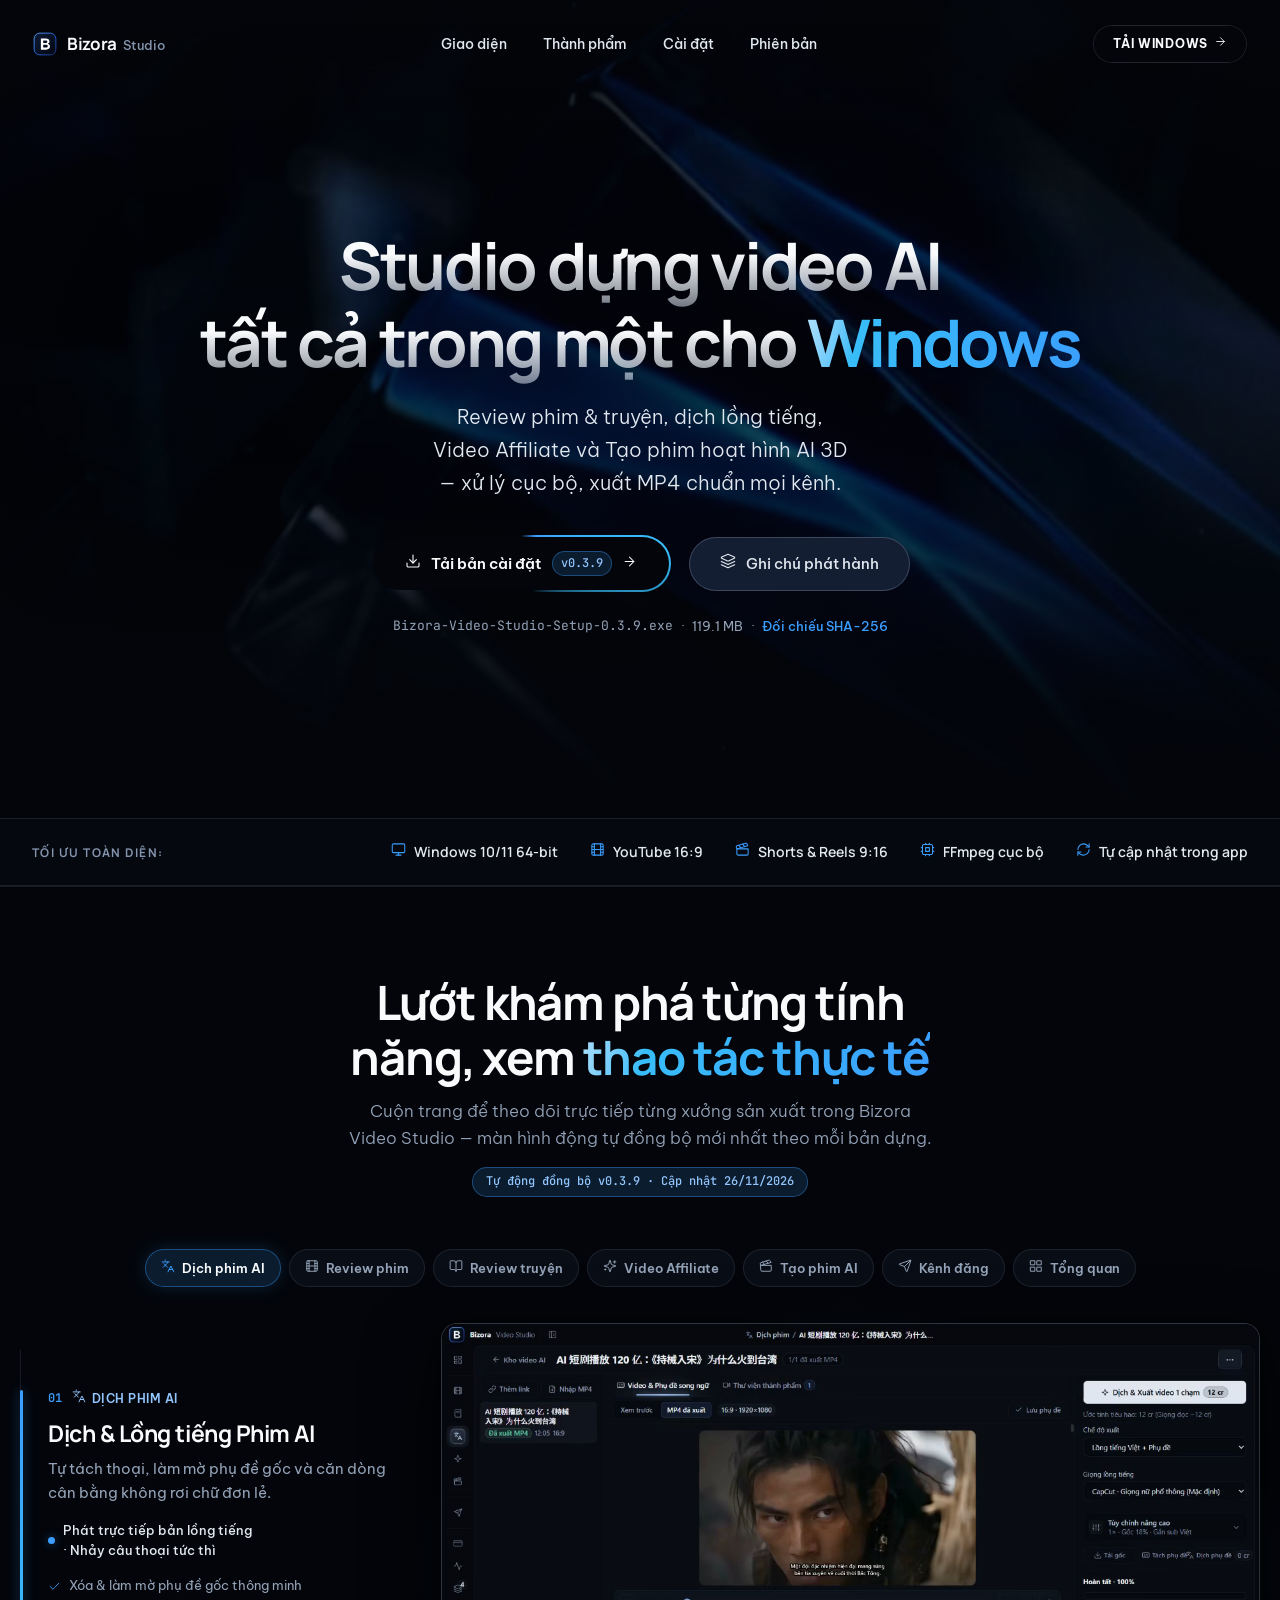
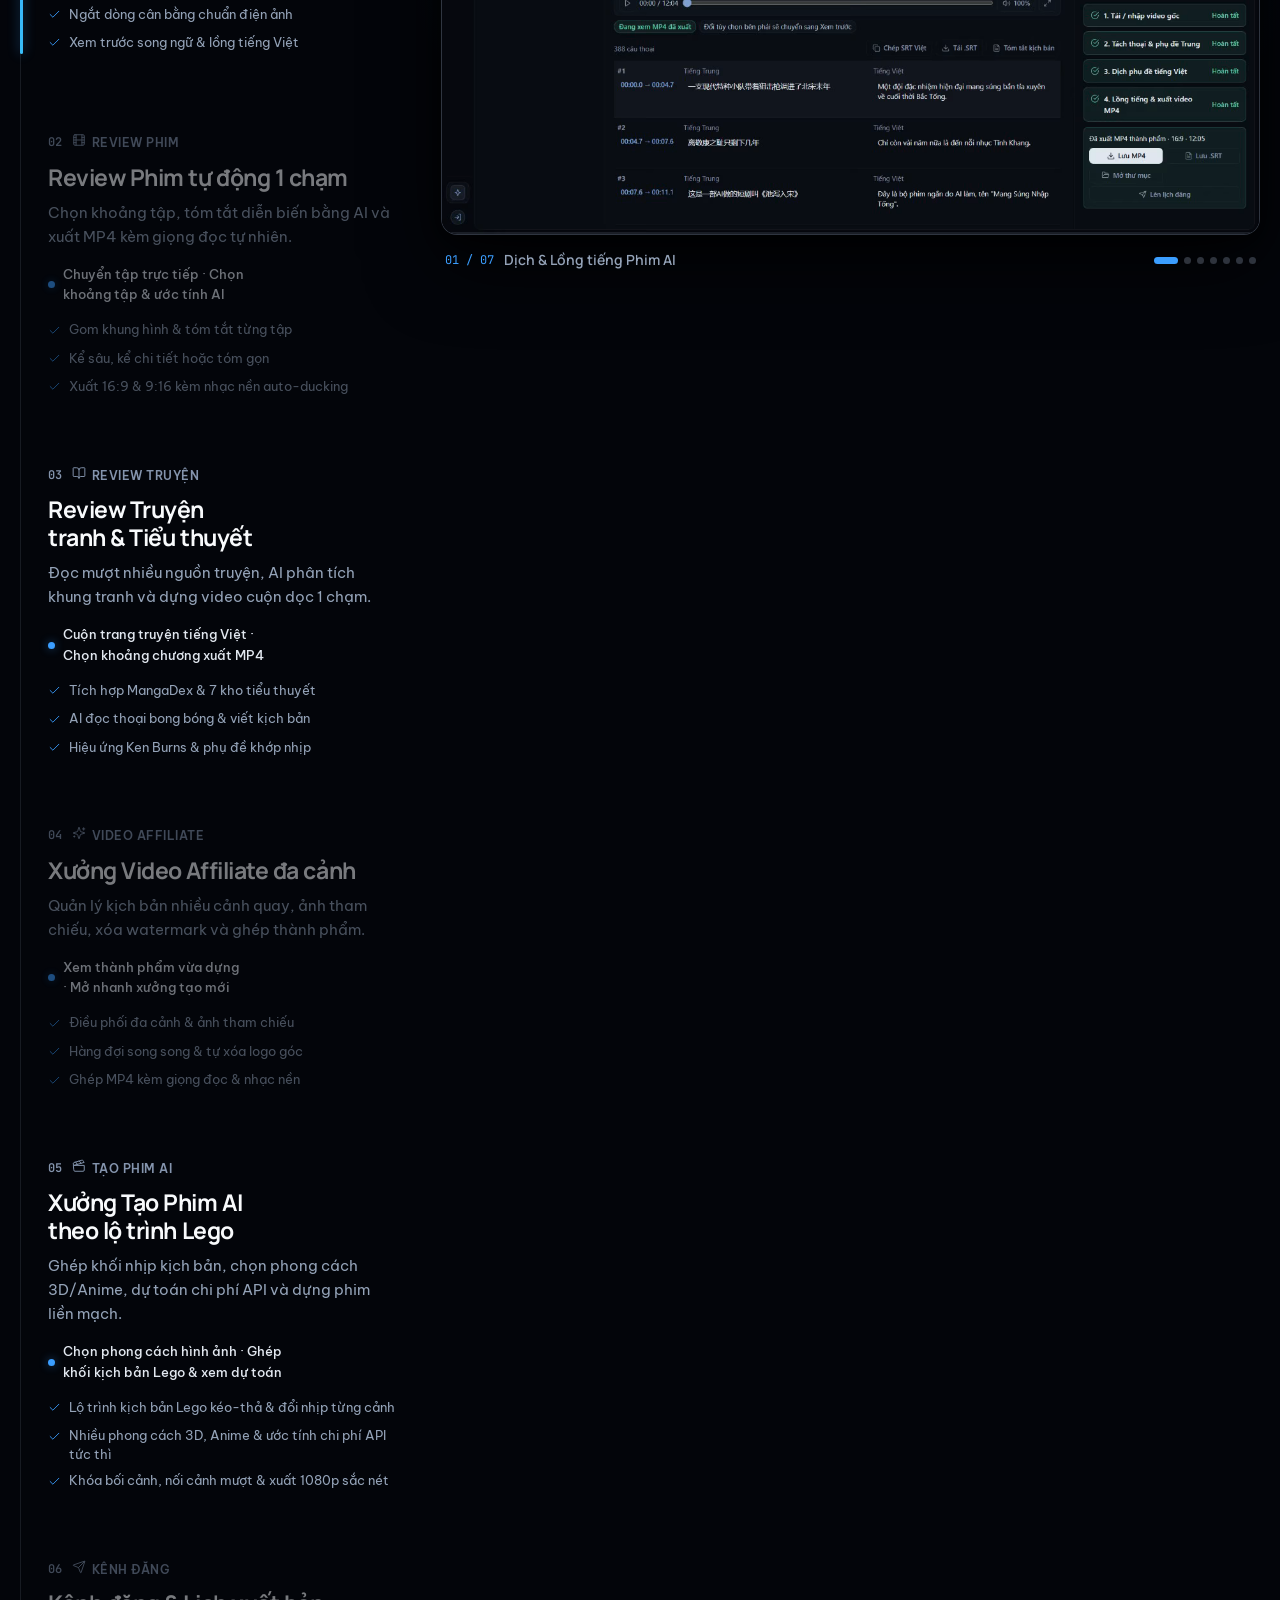
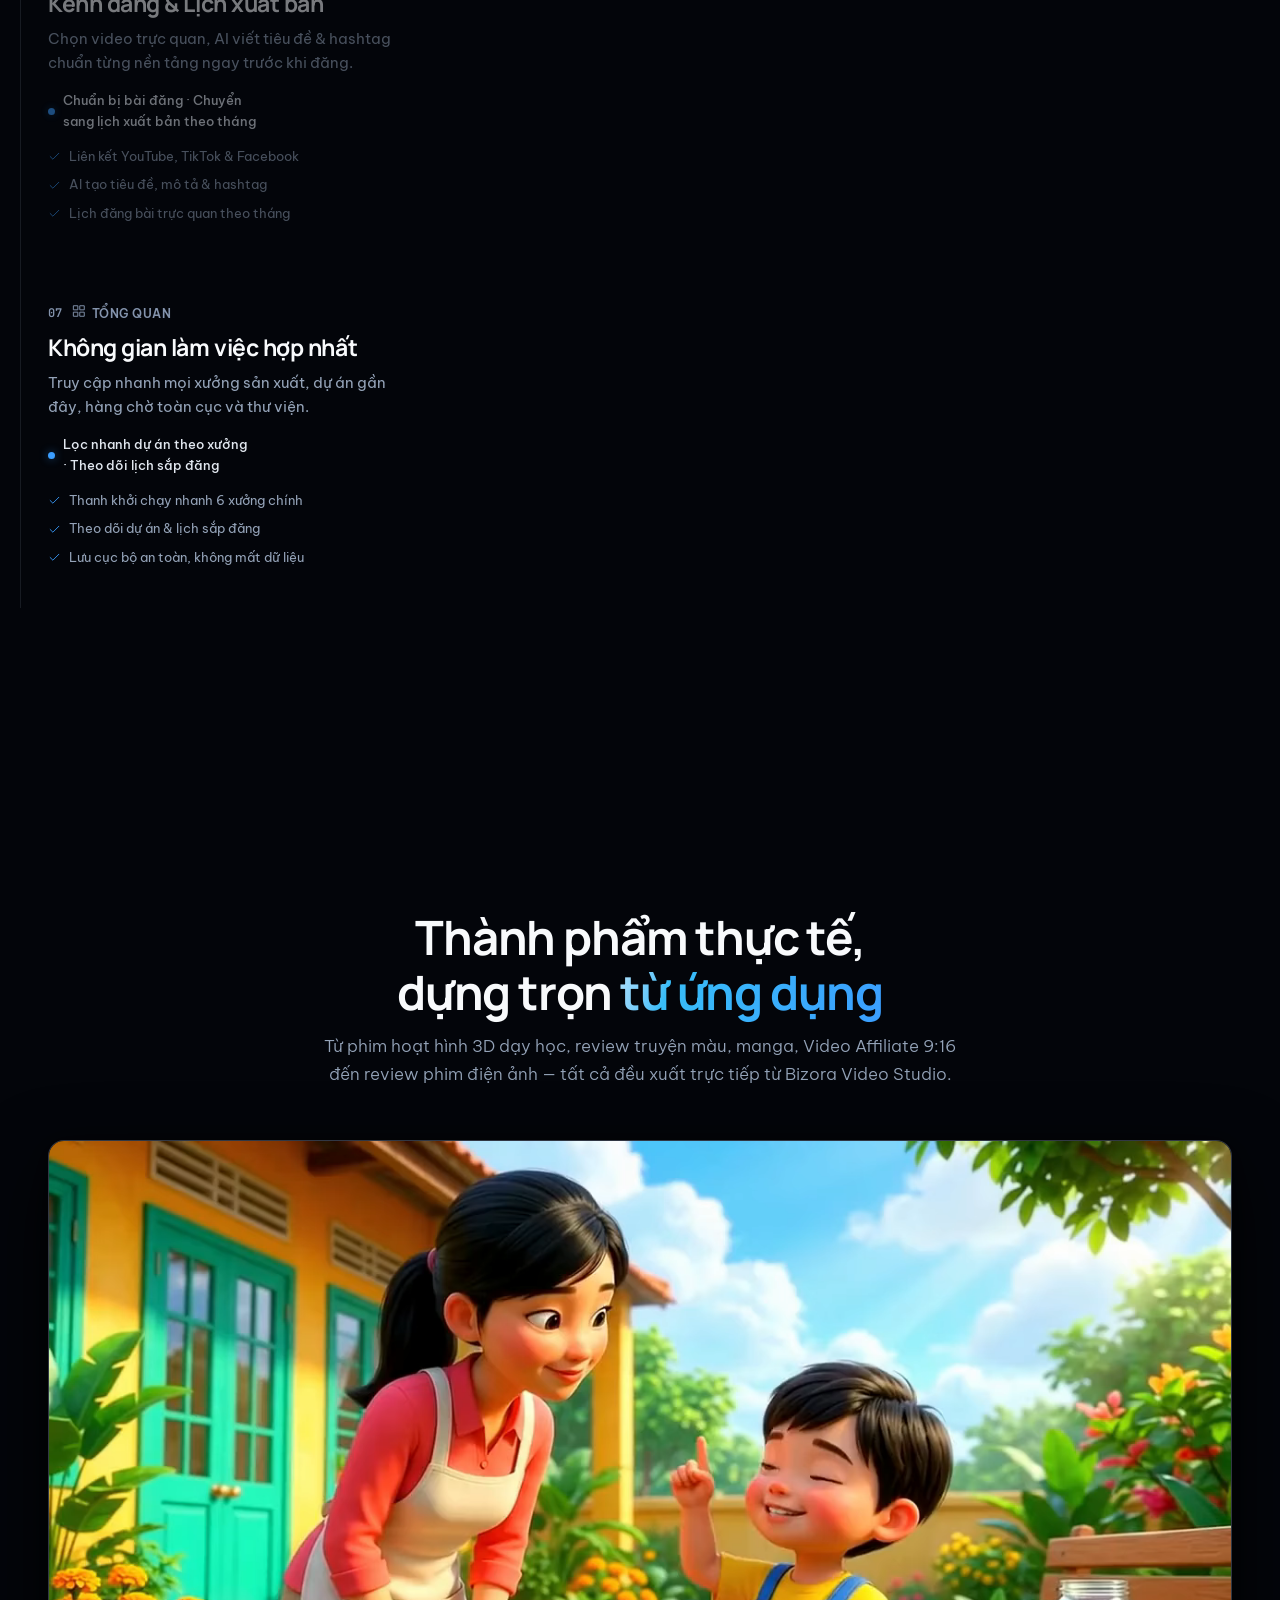
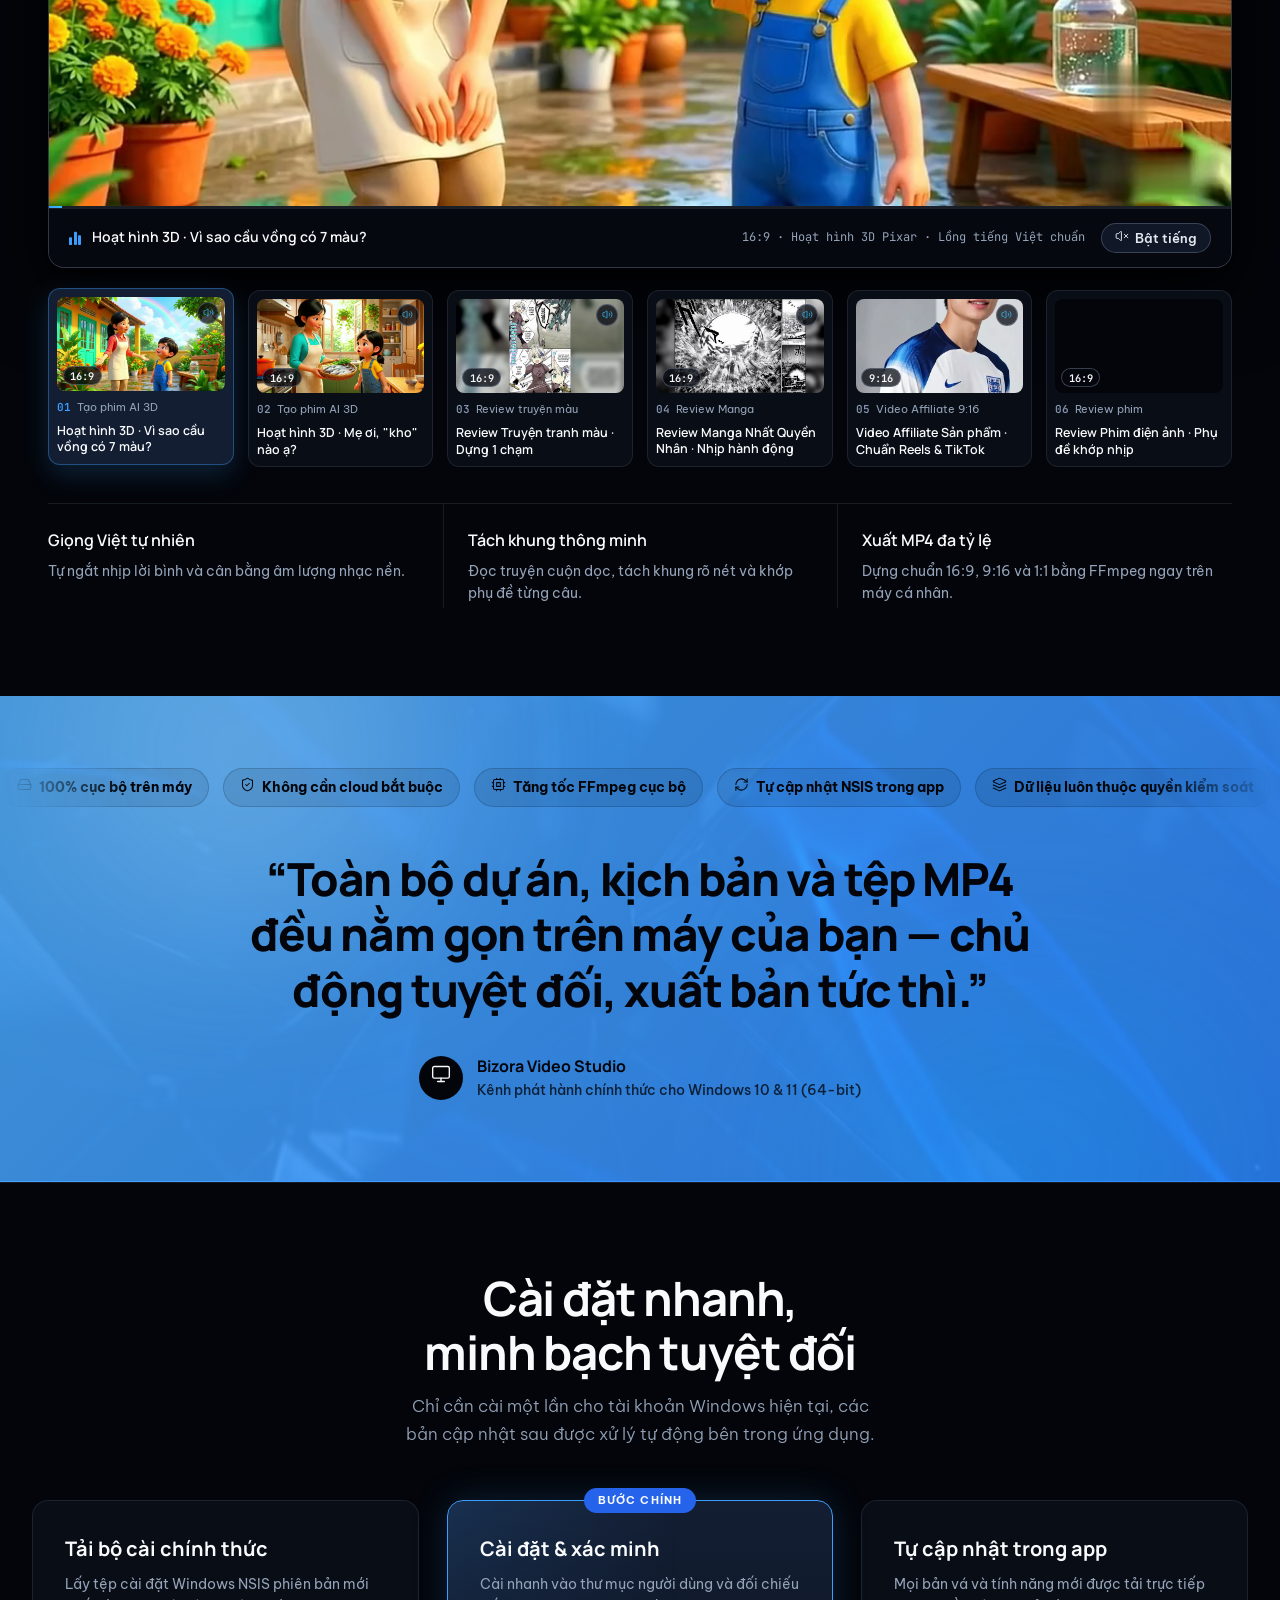
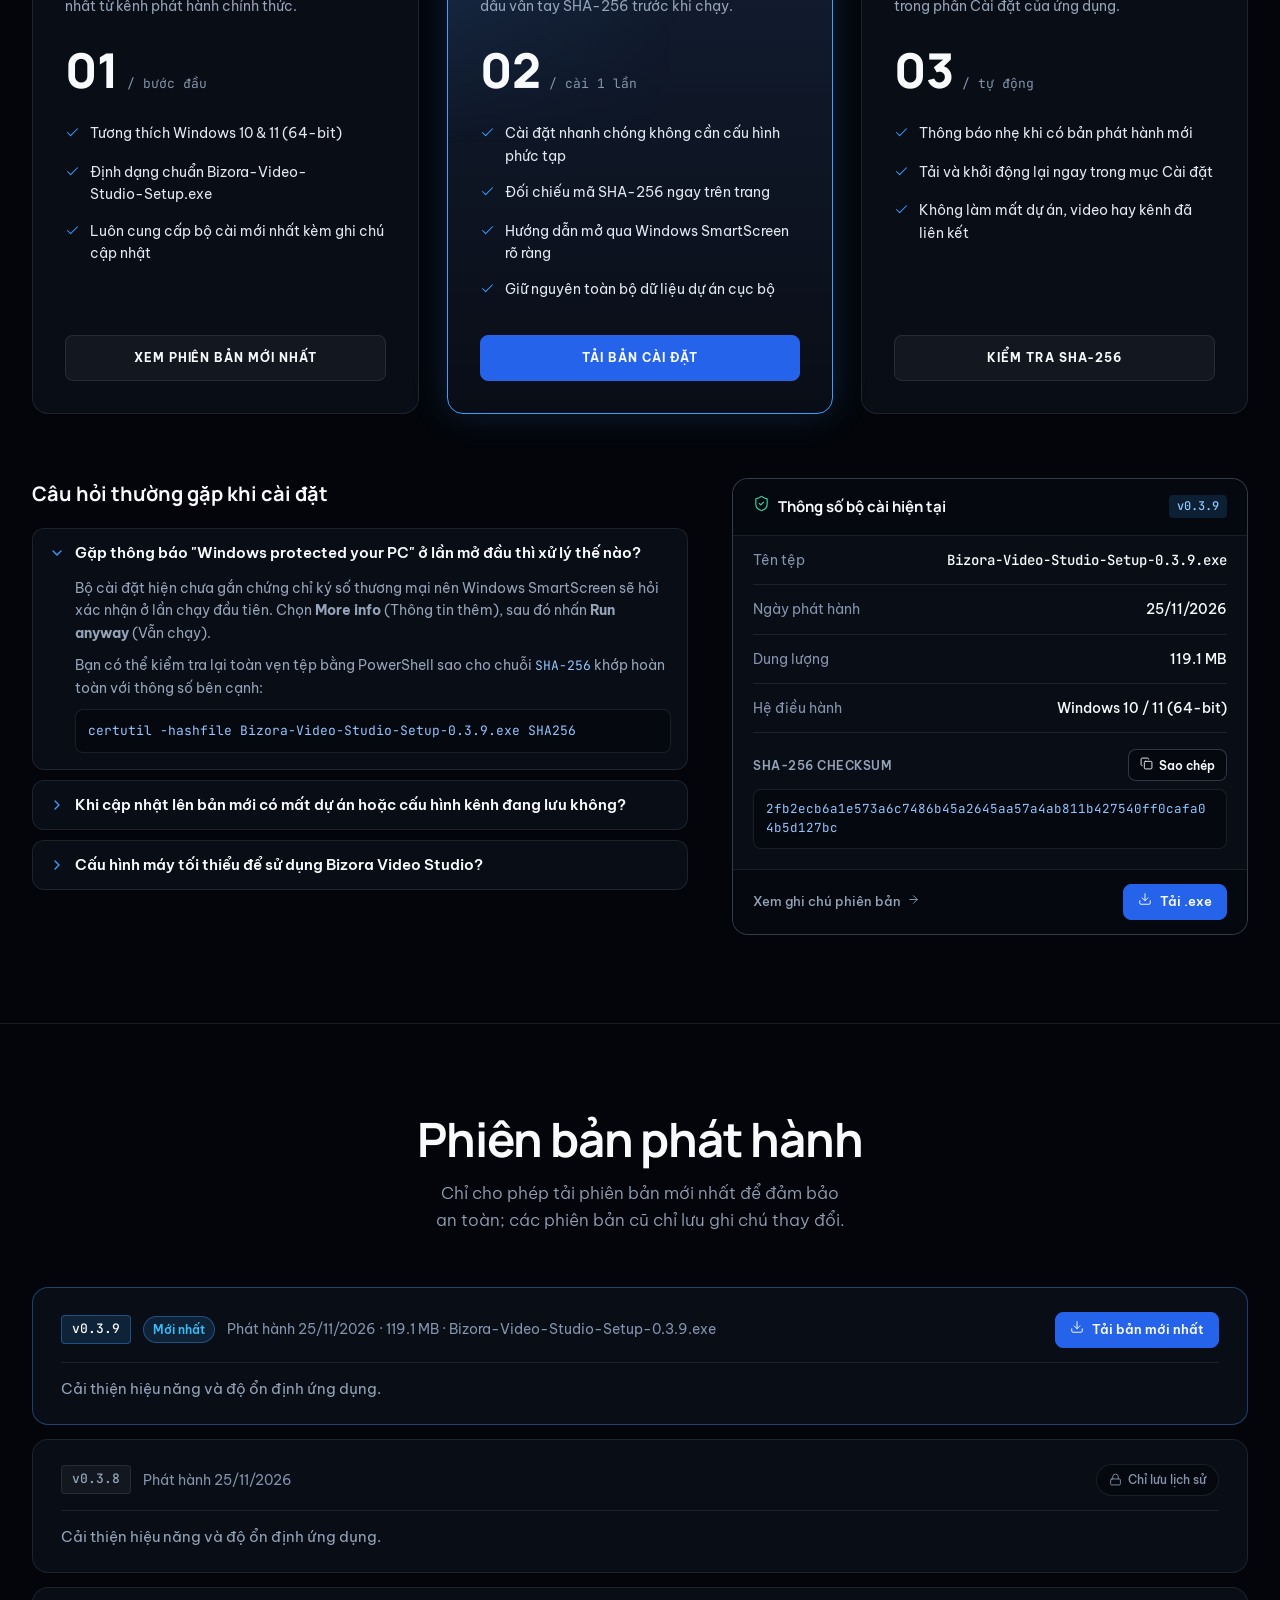
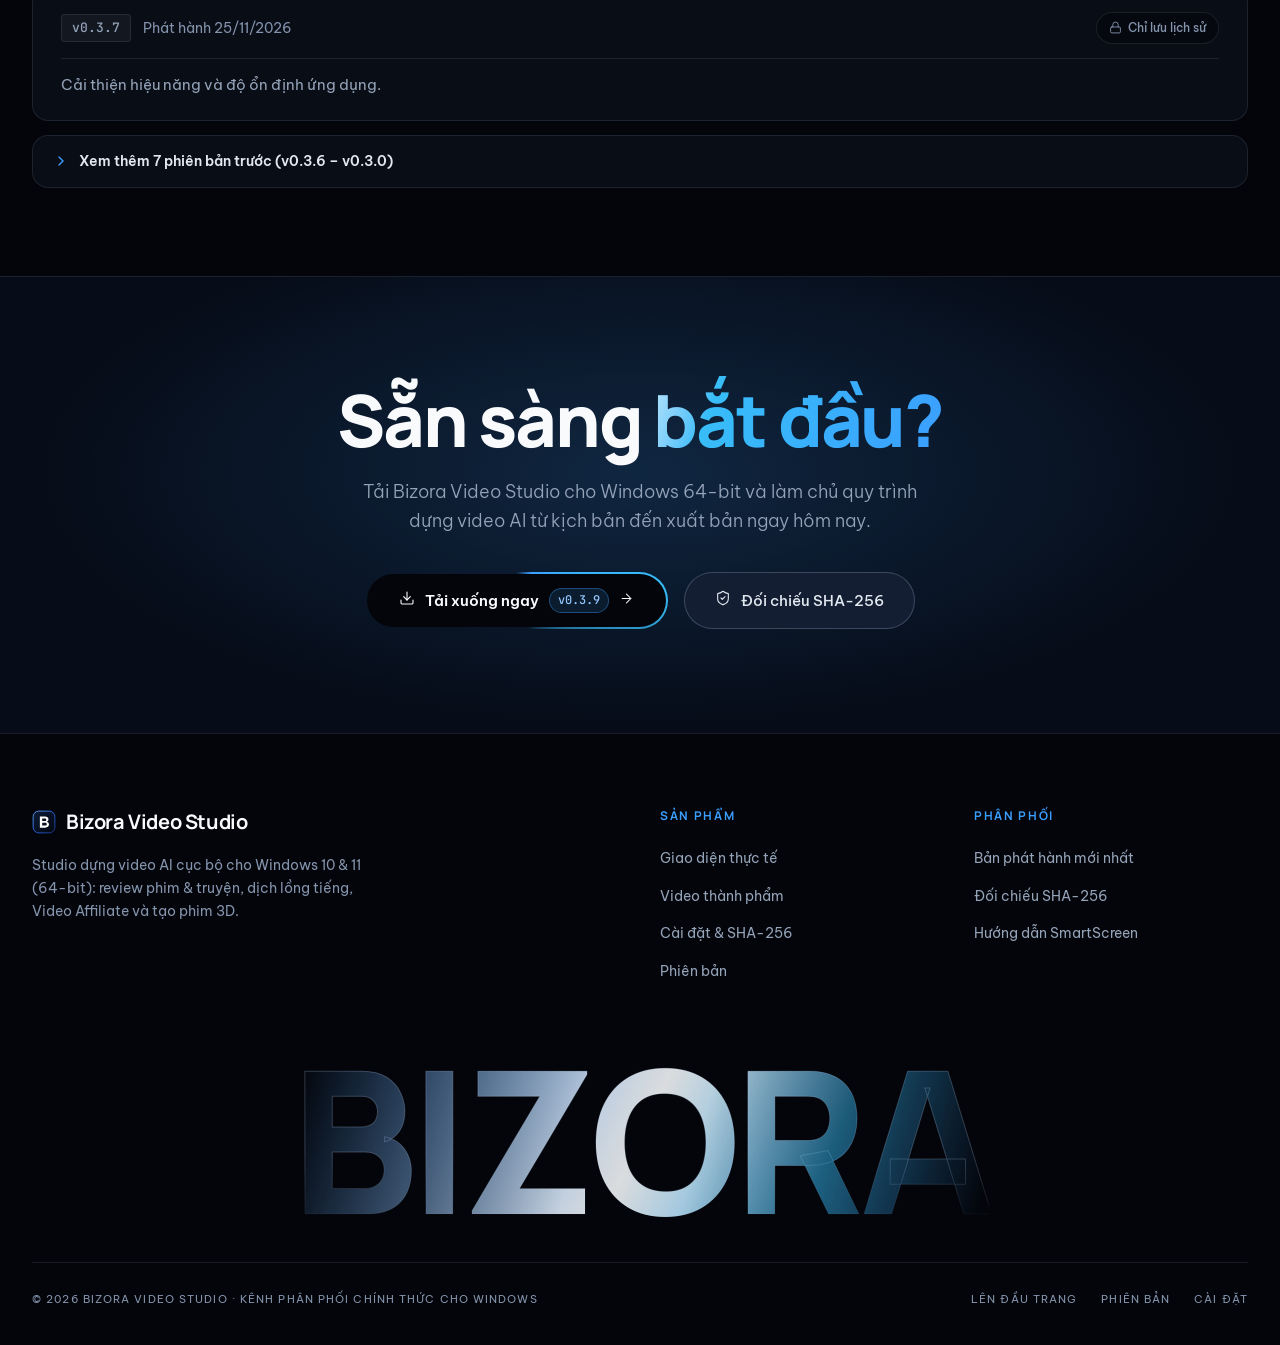
==== index.html @ 32630ce0 "chore(site): prepare IIS web.config and videoai.bizora.com.vn meta URLs" ====
<!doctype html>
<html lang="vi">
<head>
  <meta charset="utf-8">
  <meta name="viewport" content="width=device-width, initial-scale=1">
  <title>Bizora Video Studio — Studio dựng video AI trên Windows</title>
  <meta name="description" content="Bizora Video Studio: dựng video review phim &amp; truyện, dịch lồng tiếng, Video Affiliate và Tạo phim hoạt hình AI 3D ngay trên Windows. Dữ liệu lưu cục bộ và tự cập nhật trong ứng dụng.">
  <meta property="og:type" content="website">
  <meta property="og:title" content="Bizora Video Studio — Tải xuống cho Windows">
  <meta property="og:description" content="Review phim &amp; truyện, dịch lồng tiếng, Video Affiliate và Tạo phim hoạt hình AI 3D ngay trên Windows với dữ liệu lưu cục bộ và tự cập nhật trong ứng dụng.">
  <meta property="og:url" content="https://videoai.bizora.com.vn/">
  <meta property="og:image" content="https://videoai.bizora.com.vn/assets/icon.png?v=20261125c">
  <meta name="twitter:card" content="summary_large_image">
  <meta name="twitter:title" content="Bizora Video Studio — Tải xuống cho Windows">
  <meta name="twitter:description" content="Studio dựng video AI tất cả trong một cho Windows 10/11 (64-bit).">
  <meta name="twitter:image" content="https://videoai.bizora.com.vn/assets/icon.png?v=20261125c">
  <link rel="icon" type="image/svg+xml" href="./assets/logo.svg?v=20261125c">
  <link rel="icon" href="./favicon.ico?v=20261125c">
  <link rel="preload" as="image" href="./assets/videos/hero-ambient-poster.webp?v=20261125c" fetchpriority="high" type="image/webp">
  <link rel="preconnect" href="https://fonts.googleapis.com">
  <link rel="preconnect" href="https://fonts.gstatic.com" crossorigin>
  <link href="https://fonts.googleapis.com/css2?family=Be+Vietnam+Pro:wght@300;400;500;600;700&family=JetBrains+Mono:wght@400;500&family=Manrope:wght@400;600;700;800&display=swap" rel="stylesheet">
  <link rel="stylesheet" href="./styles.css?v=20261126a">
</head>
<body>
  <a class="skip-link" href="#main-content">Chuyển tới nội dung chính</a>

  <!-- Global Ocean Blue Noir Atmosphere for lower sections -->
  <div class="noir-bg" aria-hidden="true">
    <div class="noir-wash"></div>
    <div class="noir-stars noir-stars-sm"></div>
    <div class="noir-stars noir-stars-md"></div>
    <div class="noir-orb"></div>
    <div class="noir-grid"></div>
  </div>

  <!-- Top Atmospheric Blur Veil -->
  <div class="gradient-blur" aria-hidden="true"></div>
  <div class="nav-sentinel" id="nav-sentinel" aria-hidden="true"></div>

  <!-- Adaptive Top Navbar -->
  <header class="topbar">
    <nav class="pill-nav" aria-label="Điều hướng chính">
      <a class="brand" href="#top" aria-label="Bizora Video Studio">
        <img class="brand-logo" src="./assets/logo.svg?v=20261125c" width="24" height="24" alt="">
        <span class="brand-text">
          <span class="brand-name">Bizora</span>
          <span class="brand-sub">Studio</span>
        </span>
      </a>

      <div class="pill-links">
        <a href="#giao-dien">Giao diện</a>
        <a href="#thanh-pham">Thành phẩm</a>
        <a href="#huong-dan">Cài đặt</a>
        <a href="#phien-ban">Phiên bản</a>
      </div>

      <div class="pill-actions">
        <a id="header-download-btn" class="btn-pill-rim" href="https://github.com/MTrong2004/Bizora-VideoApp-Releases/releases/latest">
          <span class="pill-rim-ring" aria-hidden="true"></span>
          <span class="pill-rim-core" aria-hidden="true"></span>
          <span class="pill-rim-label">
            <span>Tải Windows</span>
            <bizora-icon name="arrow-right" size="13"></bizora-icon>
          </span>
        </a>
      </div>
    </nav>
  </header>

  <main id="main-content" class="site-main">
    <!-- Hero Section with Full-Bleed Ambient Video -->
    <section id="top" class="hero">
      <bizora-hero-ambient id="hero-ambient" class="hero-stage">
        <div class="hero-ambient-backdrop" aria-hidden="true">
          <video
            class="hero-ambient-video"
            width="1280"
            height="720"
            poster="./assets/videos/hero-ambient-poster.webp?v=20261125c"
            preload="metadata"
            autoplay
            muted
            loop
            playsinline
          >
            <source src="./assets/videos/hero-ambient.webm?v=20261125c" type="video/webm">
            <source src="./assets/videos/hero-ambient.mp4?v=20261125c" type="video/mp4">
          </video>
          <div class="hero-ambient-scrim"></div>
        </div>

        <div class="container hero-inner">
          <h1 class="hero-title">
            <span class="hero-grad-line">Studio dựng video AI</span>
            <span class="hero-grad-line">
              tất cả trong một cho <span class="hero-accent">Windows</span>
            </span>
          </h1>

          <p class="hero-lead">
            Review phim &amp; truyện, dịch lồng tiếng, Video Affiliate và Tạo phim hoạt hình AI 3D — xử lý cục bộ, xuất MP4 chuẩn mọi kênh.
          </p>

          <div class="hero-actions">
            <a id="hero-download-btn" class="shiny-cta" href="https://github.com/MTrong2004/Bizora-VideoApp-Releases/releases/latest">
              <span class="shiny-cta-inner">
                <bizora-icon name="download" size="16"></bizora-icon>
                <span>Tải bản cài đặt</span>
                <span id="hero-download-ver" class="btn-ver">v0.1.0</span>
                <bizora-icon name="arrow-right" size="15" class="cta-arrow"></bizora-icon>
              </span>
            </a>

            <a class="btn-noir-secondary" href="#phien-ban">
              <bizora-icon name="layers" size="16"></bizora-icon>
              <span>Ghi chú phát hành</span>
            </a>
          </div>

          <p class="hero-spec" id="hero-spec-line">
            <span class="mono" id="hero-asset-name">Bizora-Video-Studio-Setup-0.1.0.exe</span>
            <span class="dot" aria-hidden="true">·</span>
            <span id="hero-asset-size">116.7 MB</span>
            <span class="dot" aria-hidden="true">·</span>
            <a class="inline-anchor" href="#kiem-tra-tep">Đối chiếu SHA-256</a>
          </p>
        </div>
      </bizora-hero-ambient>

      <!-- Full-Width Capabilities Strip -->
      <div class="trust-strip">
        <div class="container trust-inner">
          <p class="trust-label">TỐI ƯU TOÀN DIỆN:</p>
          <ul class="trust-items">
            <li><bizora-icon name="monitor" size="15"></bizora-icon><span>Windows 10/11 64-bit</span></li>
            <li><bizora-icon name="film" size="15"></bizora-icon><span>YouTube 16:9</span></li>
            <li><bizora-icon name="clapperboard" size="15"></bizora-icon><span>Shorts &amp; Reels 9:16</span></li>
            <li><bizora-icon name="cpu" size="15"></bizora-icon><span>FFmpeg cục bộ</span></li>
            <li><bizora-icon name="refresh-cw" size="15"></bizora-icon><span>Tự cập nhật trong app</span></li>
          </ul>
        </div>
      </div>
    </section>

    <!-- Live Auto-Synced Sticky Scrollytelling UI Walkthrough -->
    <section id="giao-dien" class="section section-bordered">
      <div class="container container-wide">
        <div class="section-head section-head-center" data-reveal>
          <h2>
            Lướt khám phá từng tính năng, xem <span class="text-accent">thao tác thực tế</span>
          </h2>
          <p>Cuộn trang để theo dõi trực tiếp từng xưởng sản xuất trong Bizora Video Studio — màn hình động tự đồng bộ mới nhất theo mỗi bản dựng.</p>
          <p class="ui-sync-meta mono" id="ui-sync-meta" hidden></p>
        </div>

        <bizora-ui-showcase id="ui-showcase"></bizora-ui-showcase>
      </div>
    </section>

    <!-- Option A+: Multi-Format Cinema Stage Showcase with Real Rendered Outputs -->
    <section id="thanh-pham" class="section">
      <div class="container container-wide">
        <div class="section-head section-head-center" data-reveal>
          <h2>
            Thành phẩm thực tế, dựng trọn <span class="text-accent">từ ứng dụng</span>
          </h2>
          <p>Từ phim hoạt hình 3D dạy học, review truyện màu, manga, Video Affiliate 9:16 đến review phim điện ảnh — tất cả đều xuất trực tiếp từ Bizora Video Studio.</p>
        </div>

        <bizora-cinema-stage class="cinema-stage" id="cinema-stage" data-reveal>
          <div class="cinema-stage-mount"></div>

          <div class="cinema-highlights">
            <div class="highlight-col">
              <h3>Giọng Việt tự nhiên</h3>
              <p>Tự ngắt nhịp lời bình và cân bằng âm lượng nhạc nền.</p>
            </div>
            <div class="highlight-col">
              <h3>Tách khung thông minh</h3>
              <p>Đọc truyện cuộn dọc, tách khung rõ nét và khớp phụ đề từng câu.</p>
            </div>
            <div class="highlight-col">
              <h3>Xuất MP4 đa tỷ lệ</h3>
              <p>Dựng chuẩn 16:9, 9:16 và 1:1 bằng FFmpeg ngay trên máy cá nhân.</p>
            </div>
          </div>
        </bizora-cinema-stage>
      </div>
    </section>

    <!-- Kinetic Atmospheric Ocean Blue Impact Band -->
    <section class="impact-band" aria-labelledby="impact-statement">
      <div class="impact-atmosphere" aria-hidden="true">
        <video
          class="impact-bg-video"
          width="1280"
          height="720"
          preload="none"
          muted
          loop
          playsinline
        >
          <source src="./assets/videos/hero-ambient.webm?v=20261125c" type="video/webm">
          <source src="./assets/videos/hero-ambient.mp4?v=20261125c" type="video/mp4">
        </video>
        <div class="impact-aurora impact-aurora-a"></div>
        <div class="impact-aurora impact-aurora-b"></div>
        <div class="impact-sheen"></div>
      </div>

      <div class="impact-marquee" aria-label="Ưu điểm nền tảng cục bộ">
        <div class="impact-marquee-viewport">
          <ul class="impact-marquee-track">
            <li><bizora-icon name="hard-drive" size="15"></bizora-icon><span>100% cục bộ trên máy</span></li>
            <li><bizora-icon name="shield-check" size="15"></bizora-icon><span>Không cần cloud bắt buộc</span></li>
            <li><bizora-icon name="cpu" size="15"></bizora-icon><span>Tăng tốc FFmpeg cục bộ</span></li>
            <li><bizora-icon name="refresh-cw" size="15"></bizora-icon><span>Tự cập nhật NSIS trong app</span></li>
            <li><bizora-icon name="layers" size="15"></bizora-icon><span>Dữ liệu luôn thuộc quyền kiểm soát</span></li>
          </ul>
          <ul class="impact-marquee-track" aria-hidden="true">
            <li><bizora-icon name="hard-drive" size="15"></bizora-icon><span>100% cục bộ trên máy</span></li>
            <li><bizora-icon name="shield-check" size="15"></bizora-icon><span>Không cần cloud bắt buộc</span></li>
            <li><bizora-icon name="cpu" size="15"></bizora-icon><span>Tăng tốc FFmpeg cục bộ</span></li>
            <li><bizora-icon name="refresh-cw" size="15"></bizora-icon><span>Tự cập nhật NSIS trong app</span></li>
            <li><bizora-icon name="layers" size="15"></bizora-icon><span>Dữ liệu luôn thuộc quyền kiểm soát</span></li>
          </ul>
        </div>
      </div>

      <div class="container impact-band-inner" data-reveal>
        <h2 id="impact-statement" class="impact-quote">
          “Toàn bộ dự án, kịch bản và tệp MP4 đều nằm gọn trên máy của bạn — chủ động tuyệt đối, xuất bản tức thì.”
        </h2>

        <div class="impact-identity">
          <div class="impact-mark" aria-hidden="true">
            <bizora-icon name="monitor" size="20"></bizora-icon>
          </div>
          <div class="impact-identity-text">
            <strong>Bizora Video Studio</strong>
            <span>Kênh phát hành chính thức cho Windows 10 &amp; 11 (64-bit)</span>
          </div>
        </div>
      </div>
    </section>

    <!-- Installation Steps + Verification -->
    <section id="huong-dan" class="section section-bordered">
      <div class="container">
        <div class="section-head section-head-center" data-reveal>
          <h2>Cài đặt nhanh, minh bạch tuyệt đối</h2>
          <p>Chỉ cần cài một lần cho tài khoản Windows hiện tại, các bản cập nhật sau được xử lý tự động bên trong ứng dụng.</p>
        </div>

        <div class="install-grid">
          <article class="tier-card" data-reveal>
            <div class="tier-head">
              <h3>Tải bộ cài chính thức</h3>
              <p>Lấy tệp cài đặt Windows NSIS phiên bản mới nhất từ kênh phát hành chính thức.</p>
            </div>
            <div class="tier-metric">
              <span class="tier-num">01</span>
              <span class="tier-unit">/ bước đầu</span>
            </div>
            <ul class="tier-list">
              <li><bizora-icon name="check" size="15"></bizora-icon><span>Tương thích Windows 10 &amp; 11 (64-bit)</span></li>
              <li><bizora-icon name="check" size="15"></bizora-icon><span>Định dạng chuẩn Bizora-Video-Studio-Setup.exe</span></li>
              <li><bizora-icon name="check" size="15"></bizora-icon><span>Luôn cung cấp bộ cài mới nhất kèm ghi chú cập nhật</span></li>
            </ul>
            <a class="tier-btn tier-btn-ghost" href="#phien-ban">Xem phiên bản mới nhất</a>
          </article>

          <article class="tier-card tier-card-featured" data-reveal>
            <span class="tier-badge">Bước chính</span>
            <div class="tier-head">
              <h3>Cài đặt &amp; xác minh</h3>
              <p>Cài nhanh vào thư mục người dùng và đối chiếu dấu vân tay SHA-256 trước khi chạy.</p>
            </div>
            <div class="tier-metric">
              <span class="tier-num">02</span>
              <span class="tier-unit">/ cài 1 lần</span>
            </div>
            <ul class="tier-list">
              <li><bizora-icon name="check" size="15"></bizora-icon><span>Cài đặt nhanh chóng không cần cấu hình phức tạp</span></li>
              <li><bizora-icon name="check" size="15"></bizora-icon><span>Đối chiếu mã SHA-256 ngay trên trang</span></li>
              <li><bizora-icon name="check" size="15"></bizora-icon><span>Hướng dẫn mở qua Windows SmartScreen rõ ràng</span></li>
              <li><bizora-icon name="check" size="15"></bizora-icon><span>Giữ nguyên toàn bộ dữ liệu dự án cục bộ</span></li>
            </ul>
            <a id="step-download-btn" class="tier-btn tier-btn-primary" href="https://github.com/MTrong2004/Bizora-VideoApp-Releases/releases/latest">Tải bản cài đặt</a>
          </article>

          <article class="tier-card" data-reveal>
            <div class="tier-head">
              <h3>Tự cập nhật trong app</h3>
              <p>Mọi bản vá và tính năng mới được tải trực tiếp trong phần Cài đặt của ứng dụng.</p>
            </div>
            <div class="tier-metric">
              <span class="tier-num">03</span>
              <span class="tier-unit">/ tự động</span>
            </div>
            <ul class="tier-list">
              <li><bizora-icon name="check" size="15"></bizora-icon><span>Thông báo nhẹ khi có bản phát hành mới</span></li>
              <li><bizora-icon name="check" size="15"></bizora-icon><span>Tải và khởi động lại ngay trong mục Cài đặt</span></li>
              <li><bizora-icon name="check" size="15"></bizora-icon><span>Không làm mất dự án, video hay kênh đã liên kết</span></li>
            </ul>
            <a class="tier-btn tier-btn-ghost" href="#kiem-tra-tep">Kiểm tra SHA-256</a>
          </article>
        </div>

        <div class="verify-split">
          <section class="accordion" aria-labelledby="faq-heading" data-reveal>
            <h3 id="faq-heading" class="faq-title">Câu hỏi thường gặp khi cài đặt</h3>

            <details open>
              <summary>Gặp thông báo "Windows protected your PC" ở lần mở đầu thì xử lý thế nào?</summary>
              <div class="faq-body">
                <p>
                  Bộ cài đặt hiện chưa gắn chứng chỉ ký số thương mại nên Windows SmartScreen sẽ hỏi xác nhận ở lần chạy đầu tiên.
                  Chọn <strong>More info</strong> (Thông tin thêm), sau đó nhấn <strong>Run anyway</strong> (Vẫn chạy).
                </p>
                <p>
                  Bạn có thể kiểm tra lại toàn vẹn tệp bằng PowerShell sao cho chuỗi <code>SHA-256</code> khớp hoàn toàn với thông số bên cạnh:
                </p>
                <pre class="code-snippet"><code>certutil -hashfile Bizora-Video-Studio-Setup-0.1.0.exe SHA256</code></pre>
              </div>
            </details>

            <details>
              <summary>Khi cập nhật lên bản mới có mất dự án hoặc cấu hình kênh đang lưu không?</summary>
              <div class="faq-body">
                <p>
                  Không. Thư mục dự án, tệp MP4 đã xuất và thông tin kênh được lưu riêng trong kho dữ liệu trên thiết bị, tách biệt hoàn toàn với tệp chương trình.
                </p>
              </div>
            </details>

            <details>
              <summary>Cấu hình máy tối thiểu để sử dụng Bizora Video Studio?</summary>
              <div class="faq-body">
                <p>
                  Cần hệ điều hành <strong>Windows 10 hoặc Windows 11 (64-bit)</strong> và kết nối Internet khi tìm nguồn nội dung, đồng bộ lịch đăng hoặc kiểm tra bản cập nhật mới.
                </p>
              </div>
            </details>
          </section>

          <aside id="kiem-tra-tep" class="spec-col" aria-label="Thông số kỹ thuật bản phát hành hiện tại" data-reveal>
            <bizora-checksum-card id="checksum-card"></bizora-checksum-card>
          </aside>
        </div>
      </div>
    </section>

    <!-- Live Release Notes -->
    <section id="phien-ban" class="section section-bordered">
      <div class="container">
        <div class="section-head section-head-center" data-reveal>
          <h2>Phiên bản phát hành</h2>
          <p>Chỉ cho phép tải phiên bản mới nhất để đảm bảo an toàn; các phiên bản cũ chỉ lưu ghi chú thay đổi.</p>
        </div>

        <bizora-release-notes id="release-notes" data-reveal></bizora-release-notes>
      </div>
    </section>

    <!-- Bottom Conversion CTA -->
    <section class="final-cta">
      <div class="final-cta-glow" aria-hidden="true"></div>
      <div class="container final-cta-inner" data-reveal>
        <h2>Sẵn sàng <span class="text-accent">bắt đầu?</span></h2>
        <p>Tải Bizora Video Studio cho Windows 64-bit và làm chủ quy trình dựng video AI từ kịch bản đến xuất bản ngay hôm nay.</p>

        <div class="final-cta-actions">
          <a id="cta-download-btn" class="shiny-cta" href="https://github.com/MTrong2004/Bizora-VideoApp-Releases/releases/latest">
            <span class="shiny-cta-inner">
              <bizora-icon name="download" size="16"></bizora-icon>
              <span>Tải xuống ngay</span>
              <span id="cta-download-ver" class="btn-ver">v0.1.0</span>
              <bizora-icon name="arrow-right" size="15" class="cta-arrow"></bizora-icon>
            </span>
          </a>

          <a class="btn-noir-secondary" href="#kiem-tra-tep">
            <bizora-icon name="shield-check" size="16"></bizora-icon>
            <span>Đối chiếu SHA-256</span>
          </a>
        </div>
      </div>
    </section>
  </main>

  <footer class="site-footer">
    <div class="container footer-grid">
      <div class="footer-brand-col">
        <div class="footer-brand">
          <img src="./assets/logo.svg?v=20261125c" width="24" height="24" alt="">
          <span>Bizora Video Studio</span>
        </div>
        <p class="footer-tagline">
          Studio dựng video AI cục bộ cho Windows 10 &amp; 11 (64-bit): review phim &amp; truyện, dịch lồng tiếng, Video Affiliate và tạo phim 3D.
        </p>
      </div>

      <div class="footer-col">
        <h4>Sản phẩm</h4>
        <ul>
          <li><a href="#giao-dien">Giao diện thực tế</a></li>
          <li><a href="#thanh-pham">Video thành phẩm</a></li>
          <li><a href="#huong-dan">Cài đặt &amp; SHA-256</a></li>
          <li><a href="#phien-ban">Phiên bản</a></li>
        </ul>
      </div>

      <div class="footer-col">
        <h4>Phân phối</h4>
        <ul>
          <li><a href="#phien-ban">Bản phát hành mới nhất</a></li>
          <li><a href="#kiem-tra-tep">Đối chiếu SHA-256</a></li>
          <li><a href="#faq-heading">Hướng dẫn SmartScreen</a></li>
        </ul>
      </div>
    </div>

    <div class="footer-watermark" id="footer-watermark" aria-hidden="true">
      <span class="watermark-base">BIZORA</span>
      <span class="watermark-glow">BIZORA</span>
    </div>

    <div class="container footer-bottom">
      <p>&copy; 2026 Bizora Video Studio · Kênh phân phối chính thức cho Windows</p>
      <div class="footer-bottom-links">
        <a href="#top">Lên đầu trang</a>
        <a href="#phien-ban">Phiên bản</a>
        <a href="#huong-dan">Cài đặt</a>
      </div>
    </div>
  </footer>

  <script src="./app.js?v=20261126a" defer></script>
</body>
</html>
---- styles.css ----
@layer reset, tokens, base, layout, components, utilities;

@property --gradient-angle {
  syntax: "<angle>";
  initial-value: 0deg;
  inherits: false;
}

@layer reset {
  html,
  body,
  main,
  header,
  footer,
  section,
  article,
  aside,
  nav,
  div,
  h1,
  h2,
  h3,
  h4,
  p,
  ul,
  ol,
  li,
  dl,
  dt,
  dd,
  figure,
  pre,
  code,
  details,
  summary,
  button,
  a,
  span,
  img,
  video,
  dialog,
  svg {
    box-sizing: border-box;
  }

  body {
    margin: 0;
  }

  img,
  video {
    display: block;
    max-inline-size: 100%;
    block-size: auto;
  }

  a {
    color: inherit;
  }

  button,
  a,
  summary {
    font-family: inherit;
  }
}

@layer tokens {
  :root {
    color-scheme: dark;

    /* Gradient Color Interpolation */
    --in-oklab: ;

    /* Typography */
    --font-body: 'Be Vietnam Pro', system-ui, -apple-system, 'Segoe UI', sans-serif;
    --font-display: 'Manrope', 'Be Vietnam Pro', system-ui, sans-serif;
    --font-mono: 'JetBrains Mono', ui-monospace, SFMono-Regular, Menlo, Consolas, monospace;

    /* Motion Curves */
    --ease-editorial: cubic-bezier(0.16, 1, 0.3, 1);
    --ease-spring: linear(
      0, 0.009, 0.035 2.1%, 0.141, 0.281 6.7%, 0.723 12.9%, 0.938 16.7%, 1.017,
      1.077, 1.121, 1.149 24.3%, 1.159, 1.163, 1.161, 1.154 29.9%, 1.129 32.8%,
      1.051 39.6%, 1.017 43.1%, 0.991, 0.977 51%, 0.974 53.8%, 0.975 57.1%,
      0.997 69.8%, 1.003 76.9%, 1.004 83.8%, 1
    );

    /* Ocean Obsidian Surfaces */
    --bg-black: #03050a;
    --bg-wash: #07152e;
    --bg-surface: #090d16;
    --bg-elevated: #101726;
    --bg-card-top: #131e33;
    --bg-inset: #05080f;
    --bg-nav: rgba(3, 5, 10, 0.74);
    --bg-nav-scrolled: rgba(3, 5, 10, 0.9);
    --bg-glass: rgba(226, 238, 255, 0.045);
    --bg-glass-hover: rgba(226, 238, 255, 0.09);
    --bg-cta-band: rgba(13, 23, 42, 0.45);

    /* Fresh Ocean Blue Accents */
    --accent-primary: #3b9eff;
    --accent-band-start: #4daeff;
    --accent-band-end: #2f86ff;
    --accent-solid: #2563eb;
    --accent-hover: #1d4ed8;
    --accent-soft: rgba(59, 158, 255, 0.15);
    --accent-glow: rgba(59, 158, 255, 0.48);
    --accent-orb: rgba(37, 99, 235, 0.14);
    --accent-card-shadow: rgba(59, 158, 255, 0.18);
    --accent-sky: #38bdf8;
    --accent-amber: #facc15;
    --accent-emerald: #34d399;

    /* Interactive Spotlights & Luxury Sheen */
    --spot-color: rgba(59, 158, 255, 0.14);
    --spot-border: rgba(147, 197, 253, 0.42);
    --watermark-glow-a: #93c5fd;
    --watermark-glow-b: #3b9eff;
    --impact-pill-bg: rgba(3, 5, 10, 0.09);
    --impact-pill-border: rgba(3, 5, 10, 0.16);
    --bg-media-ctrl: rgba(5, 8, 15, 0.74);
    --bg-media-ctrl-hover: rgba(16, 23, 38, 0.94);
    --border-media-ctrl: rgba(203, 222, 255, 0.26);
    --hero-scrim-top: linear-gradient(to bottom, rgba(3, 5, 10, 0.72) 0%, transparent 26%);
    --hero-scrim-radial: radial-gradient(ellipse 78% 72% at 50% 44%, rgba(3, 5, 10, 0.66) 0%, rgba(3, 5, 10, 0.42) 52%, rgba(3, 5, 10, 0.88) 100%);
    --hero-scrim-bottom: linear-gradient(to bottom, transparent 54%, rgba(3, 5, 10, 0.86) 86%, #03050a 100%);
    --hero-video-opacity: 0.76;
    --bg-feature-active: rgba(59, 158, 255, 0.055);
    --bg-feature-hover: rgba(226, 238, 255, 0.028);
    --impact-aurora-a: rgba(186, 230, 253, 0.55);
    --impact-aurora-b: rgba(14, 165, 233, 0.45);
    --impact-sheen: linear-gradient(110deg, transparent 25%, rgba(248, 250, 252, 0.22) 50%, transparent 75%);
    --cta-aurora: radial-gradient(ellipse 65% 55% at 50% 45%, rgba(59, 158, 255, 0.18), transparent 72%);
    --beam-highlight: linear-gradient(90deg, transparent, rgba(147, 197, 253, 0.65), transparent);

    /* Typography Colors (WCAG AA+ >= 4.5:1) */
    --text-primary: #f8fafc;
    --text-strong: #e2e8f0;
    --text-secondary: #94a3b8;
    --text-muted: #8494ad;
    --text-on-accent: #03050a;
    --text-on-accent-muted: rgba(3, 5, 10, 0.78);
    --text-code: #93c5fd;

    /* Hairlines & Overlays */
    --border-hairline: rgba(203, 222, 255, 0.10);
    --border-strong: rgba(203, 222, 255, 0.22);
    --border-focus: #3b9eff;
    --border-accent-soft: rgba(59, 158, 255, 0.38);
    --surface-specular: rgba(226, 238, 255, 0.08);
    --grid-line: rgba(203, 222, 255, 0.035);
    --star-color: #e2e8f0;
    --blur-veil: rgba(3, 5, 10, 0.85);
    --watermark-stroke: rgba(203, 222, 255, 0.24);
    --hero-grad-end: rgba(226, 238, 255, 0.44);
    --shadow-window: 0 28px 72px rgba(0, 0, 0, 0.82), 0 4px 20px rgba(0, 0, 0, 0.56);
    --shadow-nav: 0 20px 50px rgba(0, 0, 0, 0.75);
    --shadow-nav-scrolled: 0 24px 60px rgba(0, 0, 0, 0.92);

    /* Status */
    --status-ok: #34d399;
    --status-warn-bg: rgba(250, 204, 21, 0.09);
    --status-warn-border: rgba(250, 204, 21, 0.28);
    --status-warn-text: #fde047;

    /* Thin Custom Scrollbar (>= 3:1 contrast) */
    --scrollbar-thumb: #3b4f70;
    --scrollbar-thumb-hover: #3b9eff;
    --scrollbar-track: #05080f;

    /* Radii */
    --radius-sm: 0.5rem;
    --radius-md: 0.75rem;
    --radius-lg: 1rem;
    --radius-pill: 9999px;
  }

  @supports (background: linear-gradient(in oklab, white, black)) {
    :root {
      --in-oklab: in oklab;
    }
  }
}

@layer base {
  html {
    scroll-behavior: smooth;
  }

  body {
    min-block-size: 100dvh;
    overflow-x: clip;
    background: var(--bg-black);
    color: var(--text-primary);
    font-family: var(--font-body);
    font-size: 1rem;
    line-height: 1.6;
    -webkit-font-smoothing: antialiased;
    text-rendering: optimizeLegibility;
  }

  ::selection {
    background: var(--accent-solid);
    color: var(--text-primary);
  }

  h1,
  h2,
  h3,
  h4 {
    text-wrap: balance;
  }

  p,
  li,
  figcaption {
    text-wrap: pretty;
  }

  code {
    font-family: var(--font-mono);
    font-size: 0.8125rem;
    color: var(--text-code);
  }

  button:focus-visible,
  a:focus-visible,
  summary:focus-visible,
  [tabindex]:focus-visible {
    outline: 2px solid var(--border-focus);
    outline-offset: 2px;
  }

  [id] {
    scroll-margin-top: 5.5rem;
  }

  /* Chromium / WebKit sleek pill scrollbar with zero top/bottom arrow buttons */
  html::-webkit-scrollbar,
  .notes-scroll::-webkit-scrollbar,
  .code-snippet::-webkit-scrollbar,
  .ui-showcase-tablist::-webkit-scrollbar,
  .ui-showcase-strip::-webkit-scrollbar {
    width: 5px;
    height: 5px;
  }

  html::-webkit-scrollbar-button,
  .notes-scroll::-webkit-scrollbar-button,
  .code-snippet::-webkit-scrollbar-button,
  .ui-showcase-tablist::-webkit-scrollbar-button,
  .ui-showcase-strip::-webkit-scrollbar-button {
    display: none;
    width: 0;
    height: 0;
  }

  html::-webkit-scrollbar-thumb,
  .notes-scroll::-webkit-scrollbar-thumb,
  .code-snippet::-webkit-scrollbar-thumb,
  .ui-showcase-tablist::-webkit-scrollbar-thumb,
  .ui-showcase-strip::-webkit-scrollbar-thumb {
    background: var(--scrollbar-thumb);
    border-radius: 9999px;
  }

  html::-webkit-scrollbar-thumb:hover,
  .notes-scroll::-webkit-scrollbar-thumb:hover,
  .code-snippet::-webkit-scrollbar-thumb:hover,
  .ui-showcase-tablist::-webkit-scrollbar-thumb:hover,
  .ui-showcase-strip::-webkit-scrollbar-thumb:hover {
    background: var(--scrollbar-thumb-hover);
  }

  html::-webkit-scrollbar-track,
  .notes-scroll::-webkit-scrollbar-track,
  .code-snippet::-webkit-scrollbar-track,
  .ui-showcase-tablist::-webkit-scrollbar-track,
  .ui-showcase-strip::-webkit-scrollbar-track {
    background: transparent;
  }

  @supports (-moz-appearance: none) {
    html,
    .notes-scroll,
    .code-snippet,
    .ui-showcase-tablist,
    .ui-showcase-strip {
      scrollbar-width: thin;
      scrollbar-color: var(--scrollbar-thumb) var(--scrollbar-track);
    }
  }
}

@layer layout {
  .skip-link {
    position: absolute;
    inset-inline-start: 1rem;
    inset-block-start: -7.5rem;
    z-index: 200;
    padding: 0.625rem 1rem;
    border-radius: var(--radius-sm);
    background: var(--accent-solid);
    color: var(--text-primary);
    font-size: 0.875rem;
    font-weight: 600;
    text-decoration: none;
  }

  .skip-link:focus {
    inset-block-start: 0.75rem;
  }

  .container {
    inline-size: min(76rem, calc(100% - 2.5rem));
    margin-inline: auto;
  }

  .container-wide {
    inline-size: min(86rem, calc(100% - 2.5rem));
    margin-inline: auto;
  }

  .mono {
    font-family: var(--font-mono);
  }

  .site-main {
    position: relative;
    z-index: 10;
  }

  .section {
    padding-block: 5.5rem;
  }

  .section-bordered {
    border-block-start: 1px solid var(--border-hairline);
    background: var(--bg-black);
  }

  .section-head {
    margin-block-end: 3.25rem;
    max-inline-size: 44rem;
  }

  .section-head-center {
    margin-inline: auto;
    text-align: center;
  }

  .section-head h2 {
    margin: 0 0 0.875rem;
    font-family: var(--font-display);
    font-size: clamp(1.85rem, 1.2rem + 2.2vw, 3rem);
    font-weight: 700;
    line-height: 1.15;
    letter-spacing: -0.025em;
    color: var(--text-primary);
  }

  .section-head-center p {
    text-wrap: balance;
  }

  .section-head p {
    margin: 0;
    font-size: 1.0625rem;
    font-weight: 300;
    color: var(--text-secondary);
    text-wrap: balance;
  }
}

@layer components {
  /* Global Fixed Ocean Blue Noir Atmosphere */
  .noir-bg {
    position: fixed;
    inset: 0;
    z-index: 0;
    pointer-events: none;
    overflow: hidden;
  }

  .noir-wash {
    position: absolute;
    inset: 0;
    background: linear-gradient(to bottom var(--in-oklab), var(--bg-wash), var(--bg-black) 65%);
  }

  .noir-stars {
    position: absolute;
    inset-block-start: 0;
    inset-inline-start: 0;
    background: transparent;
    border-radius: var(--radius-pill);
  }

  .noir-stars-sm {
    inline-size: 1px;
    block-size: 1px;
    opacity: 0.48;
    box-shadow:
      12vw 14vh var(--star-color),
      28vw 36vh var(--star-color),
      44vw 9vh var(--star-color),
      62vw 24vh var(--star-color),
      79vw 16vh var(--star-color),
      91vw 42vh var(--star-color),
      18vw 68vh var(--star-color),
      37vw 82vh var(--star-color),
      56vw 63vh var(--star-color),
      74vw 78vh var(--star-color),
      88vw 88vh var(--star-color),
      8vw 92vh var(--star-color);
  }

  .noir-stars-md {
    inline-size: 2px;
    block-size: 2px;
    opacity: 0.34;
    box-shadow:
      21vw 22vh var(--star-color),
      51vw 18vh var(--star-color),
      83vw 29vh var(--star-color),
      14vw 52vh var(--star-color),
      66vw 49vh var(--star-color),
      41vw 72vh var(--star-color),
      94vw 66vh var(--star-color);
  }

  .noir-orb {
    position: absolute;
    inset-block-start: 42%;
    inset-inline-start: 50%;
    translate: -50% -50%;
    inline-size: min(52rem, 100%);
    block-size: 52rem;
    border-radius: var(--radius-pill);
    background: var(--accent-orb);
    filter: blur(120px);
  }

  .noir-grid {
    position: absolute;
    inset: 0;
    background-image:
      linear-gradient(var(--grid-line) 1px, transparent 1px),
      linear-gradient(90deg, var(--grid-line) 1px, transparent 1px);
    background-size: 40px 40px;
    mask-image: radial-gradient(circle at center, var(--bg-black) 35%, transparent 82%);
  }

  /* Top Gradient Blur Veil (hidden at top of page, fades in on scroll) */
  .gradient-blur {
    position: fixed;
    inset: 0 0 auto 0;
    block-size: 7.5rem;
    z-index: 40;
    pointer-events: none;
    opacity: 0;
    background: linear-gradient(to bottom, var(--blur-veil), transparent);
    backdrop-filter: blur(8px);
    mask-image: linear-gradient(to bottom, var(--bg-black), transparent);
  }

  .gradient-blur.is-scrolled {
    opacity: 1;
  }

  .nav-sentinel {
    position: absolute;
    inset-block-start: 0;
    inset-inline: 0;
    block-size: 3rem;
    pointer-events: none;
  }

  /* Adaptive Navbar: Open & Borderless at Top -> Compact Floating Pill on Scroll */
  .topbar {
    position: fixed;
    inset-block-start: 0;
    inset-inline: 0;
    z-index: 60;
    padding-block-start: 0.75rem;
    padding-inline: 1.5rem;
    pointer-events: none;
  }

  .topbar.is-scrolled {
    padding-block-start: 1rem;
    padding-inline: 1rem;
  }

  .pill-nav {
    pointer-events: auto;
    max-inline-size: 76rem;
    margin-inline: auto;
    display: flex;
    align-items: center;
    justify-content: space-between;
    gap: 1rem;
    padding: 0.75rem 0;
    border-radius: 0;
    background: transparent;
    border: 1px solid transparent;
    backdrop-filter: none;
    box-shadow: none;
  }

  .topbar.is-scrolled .pill-nav {
    max-inline-size: 62rem;
    padding: 0.45rem 0.625rem 0.45rem 1.25rem;
    border-radius: var(--radius-pill);
    background: var(--bg-nav-scrolled);
    border-color: var(--border-strong);
    backdrop-filter: blur(20px);
    box-shadow: var(--shadow-nav-scrolled);
  }

  .brand {
    display: inline-flex;
    align-items: center;
    gap: 0.625rem;
    text-decoration: none;
    flex-shrink: 0;
  }

  .brand-logo {
    border-radius: 0.375rem;
    flex-shrink: 0;
  }

  .brand-text {
    display: inline-flex;
    align-items: baseline;
    gap: 0.375rem;
  }

  .brand-name {
    font-family: var(--font-display);
    font-size: 1.0625rem;
    font-weight: 700;
    letter-spacing: -0.02em;
    color: var(--text-primary);
  }

  .brand-sub {
    font-size: 0.8125rem;
    font-weight: 500;
    color: var(--text-muted);
  }

  .pill-links {
    display: flex;
    align-items: center;
    gap: 2.25rem;
  }

  .topbar.is-scrolled .pill-links {
    gap: 1.75rem;
  }

  .pill-links a {
    position: relative;
    padding-block: 0.25rem;
    text-decoration: none;
    font-size: 0.875rem;
    font-weight: 500;
    color: var(--text-strong);
  }

  .topbar.is-scrolled .pill-links a {
    color: var(--text-secondary);
  }

  .pill-links a::after {
    content: "";
    position: absolute;
    inset-inline: 0;
    inset-block-end: 0;
    block-size: 1.5px;
    border-radius: var(--radius-pill);
    background: var(--accent-primary);
    transform: scaleX(0);
    transform-origin: right;
  }

  .pill-links a:hover,
  .pill-links a:focus-visible,
  .topbar.is-scrolled .pill-links a:hover,
  .topbar.is-scrolled .pill-links a:focus-visible {
    color: var(--text-primary);
  }

  .pill-links a:hover::after,
  .pill-links a:focus-visible::after {
    transform: scaleX(1);
    transform-origin: left;
  }

  .pill-actions {
    display: flex;
    align-items: center;
    gap: 1rem;
    flex-shrink: 0;
  }

  .pill-ext-link {
    text-decoration: none;
    font-size: 0.875rem;
    font-weight: 500;
    color: var(--text-strong);
  }

  .pill-ext-link:hover {
    color: var(--text-primary);
  }

  /* Conic-Rim Navbar CTA */
  .btn-pill-rim {
    position: relative;
    display: inline-flex;
    align-items: center;
    justify-content: center;
    min-block-size: 2.375rem;
    padding: 0.5rem 1.25rem;
    border-radius: var(--radius-pill);
    background: var(--bg-glass);
    text-decoration: none;
    overflow: hidden;
  }

  .pill-rim-ring {
    position: absolute;
    inset: 0;
    border: 1px solid var(--border-hairline);
    border-radius: var(--radius-pill);
  }

  .pill-rim-core {
    position: absolute;
    inset: 1px;
    border-radius: var(--radius-pill);
    background: var(--bg-black);
  }

  .pill-rim-label {
    position: relative;
    z-index: 1;
    display: inline-flex;
    align-items: center;
    gap: 0.375rem;
    font-size: 0.75rem;
    font-weight: 700;
    letter-spacing: 0.06em;
    text-transform: uppercase;
    color: var(--text-primary);
  }

  .btn-pill-rim::before {
    content: "";
    position: absolute;
    inset: -100%;
    background: conic-gradient(from 90deg at 50% 50%, transparent 0%, transparent 72%, var(--accent-primary) 100%);
    opacity: 0;
  }

  .btn-pill-rim:hover::before,
  .btn-pill-rim:focus-visible::before {
    opacity: 1;
  }

  /* Hero Section with Full-Bleed Ambient Video */
  .hero {
    position: relative;
    isolation: isolate;
    overflow-x: clip;
  }

  .hero-stage {
    position: relative;
    display: flex;
    flex-direction: column;
    align-items: center;
    justify-content: center;
    min-block-size: min(74svh, 42rem);
    padding-block: 6.25rem 3.25rem;
    overflow: hidden;
    background: var(--bg-black);
  }

  .hero-ambient-backdrop {
    position: absolute;
    inset: 0;
    z-index: 0;
    pointer-events: none;
    overflow: hidden;
  }

  .hero-ambient-video {
    inline-size: 100%;
    block-size: 100%;
    object-fit: cover;
    opacity: var(--hero-video-opacity);
  }

  .hero-ambient-scrim {
    position: absolute;
    inset: 0;
    background: var(--hero-scrim-top), var(--hero-scrim-radial), var(--hero-scrim-bottom);
  }

  .hero-inner {
    position: relative;
    z-index: 2;
    display: flex;
    flex-direction: column;
    align-items: center;
    text-align: center;
  }

  .hero-title {
    margin: 0 0 1.375rem;
    max-inline-size: 68rem;
    font-family: var(--font-display);
    font-size: clamp(2.15rem, 1.3rem + 3.5vw, 4.35rem);
    font-weight: 700;
    line-height: 1.1;
    letter-spacing: -0.035em;
    text-wrap: balance;
  }

  .hero-grad-line {
    display: block;
    padding-block: 0.08em 0.18em;
    margin-block: -0.08em -0.18em;
    background: linear-gradient(to bottom var(--in-oklab), var(--text-primary) 35%, var(--hero-grad-end));
    -webkit-background-clip: text;
    background-clip: text;
    color: transparent;
  }

  .hero-accent,
  .text-accent {
    position: relative;
    display: inline-block;
    padding-block: 0.06em 0.14em;
    margin-block: -0.06em -0.14em;
    background: linear-gradient(
      110deg var(--in-oklab),
      var(--accent-primary) 0%,
      var(--accent-sky) 35%,
      var(--text-primary) 50%,
      var(--accent-sky) 65%,
      var(--accent-primary) 100%
    );
    background-size: 240% 100%;
    background-position: 100% 50%;
    -webkit-background-clip: text;
    background-clip: text;
    color: transparent;
    -webkit-text-fill-color: transparent;
  }

  .hero-lead {
    margin: 0 0 2.25rem;
    max-inline-size: 36rem;
    font-size: clamp(1.0625rem, 0.95rem + 0.4vw, 1.25rem);
    font-weight: 300;
    line-height: 1.65;
    color: var(--text-strong);
    text-wrap: balance;
  }

  .hero-actions {
    display: flex;
    flex-wrap: wrap;
    align-items: center;
    justify-content: center;
    gap: 1.125rem;
  }

  /* Shiny Conic-Border Primary CTA */
  .shiny-cta {
    --gradient-angle: 0deg;
    position: relative;
    display: inline-flex;
    align-items: center;
    justify-content: center;
    min-block-size: 3.375rem;
    padding: 0.875rem 2rem;
    border-radius: var(--radius-pill);
    border: 2px solid var(--accent-primary);
    background:
      linear-gradient(var(--bg-black), var(--bg-black)) padding-box,
      conic-gradient(
        from var(--gradient-angle),
        transparent 0%,
        var(--accent-primary) 8%,
        var(--accent-sky) 24%,
        transparent 44%,
        transparent 100%
      ) border-box;
    color: var(--text-primary);
    text-decoration: none;
    cursor: pointer;
    isolation: isolate;
    overflow: hidden;
  }

  @supports (background: conic-gradient(from var(--gradient-angle), currentColor, transparent)) {
    .shiny-cta {
      border-color: transparent;
    }
  }

  .shiny-cta::before {
    content: "";
    position: absolute;
    inset: 0;
    background: radial-gradient(circle at 50% 50%, var(--text-primary) 0.5px, transparent 0);
    background-size: 4px 4px;
    opacity: 0.08;
    z-index: 0;
    pointer-events: none;
  }

  .shiny-cta-inner {
    position: relative;
    z-index: 1;
    display: inline-flex;
    align-items: center;
    gap: 0.625rem;
    font-size: 0.9375rem;
    font-weight: 600;
    color: var(--text-primary);
  }

  .btn-ver {
    padding: 0.125rem 0.5rem;
    border-radius: var(--radius-pill);
    background: var(--accent-soft);
    border: 1px solid var(--border-accent-soft);
    font-family: var(--font-mono);
    font-size: 0.75rem;
    font-weight: 500;
    color: var(--text-code);
  }

  .btn-noir-secondary {
    display: inline-flex;
    align-items: center;
    justify-content: center;
    gap: 0.625rem;
    min-block-size: 3.375rem;
    padding: 0.875rem 1.875rem;
    border-radius: var(--radius-pill);
    background: var(--bg-card-top);
    border: 1px solid var(--border-strong);
    color: var(--text-strong);
    font-size: 0.9375rem;
    font-weight: 500;
    text-decoration: none;
  }

  .btn-noir-secondary:hover {
    background: var(--bg-elevated);
    color: var(--text-primary);
    border-color: var(--accent-primary);
  }

  .hero-spec {
    margin: 1.5rem 0 0;
    display: flex;
    flex-wrap: wrap;
    align-items: center;
    justify-content: center;
    gap: 0.5rem;
    font-size: 0.8125rem;
    color: var(--text-secondary);
  }

  .inline-anchor {
    color: var(--accent-primary);
    text-decoration: none;
    font-weight: 500;
  }

  .inline-anchor:hover {
    text-decoration: underline;
  }

  /* Capabilities Strip with Subtle Top Hairline Beam */
  .trust-strip {
    position: relative;
    z-index: 2;
    overflow: hidden;
    border-block: 1px solid var(--border-hairline);
    background: var(--bg-inset);
    padding-block: 1.375rem;
  }

  .trust-strip::before {
    content: "";
    position: absolute;
    inset-block-start: 0;
    inset-inline-start: -35%;
    inline-size: 35%;
    block-size: 1px;
    background: var(--beam-highlight);
    pointer-events: none;
  }

  .trust-inner {
    display: flex;
    flex-wrap: wrap;
    align-items: center;
    justify-content: space-between;
    gap: 1.25rem;
  }

  .trust-label {
    margin: 0;
    font-family: var(--font-display);
    font-size: 0.75rem;
    font-weight: 700;
    letter-spacing: 0.12em;
    color: var(--text-muted);
    flex-shrink: 0;
  }

  .trust-items {
    list-style: none;
    margin: 0;
    padding: 0;
    display: flex;
    flex-wrap: wrap;
    align-items: center;
    gap: 1rem 2rem;
  }

  .trust-items li {
    display: inline-flex;
    align-items: center;
    gap: 0.5rem;
    font-family: var(--font-display);
    font-size: 0.875rem;
    font-weight: 600;
    color: var(--text-strong);
  }

  .trust-items bizora-icon {
    color: var(--accent-primary);
  }

  /* Live Auto-Synced Editorial Scrollytelling UI Walkthrough */
  .ui-sync-meta {
    display: inline-flex;
    align-items: center;
    gap: 0.45rem;
    margin: 0.875rem auto 0;
    padding: 0.28rem 0.8125rem;
    border-radius: var(--radius-pill);
    background: var(--accent-soft);
    border: 1px solid var(--border-accent-soft);
    font-size: 0.75rem;
    font-weight: 500;
    color: var(--text-code);
  }

  bizora-ui-showcase {
    display: block;
    inline-size: 100%;
  }

  .ui-story-pills {
    display: flex;
    flex-wrap: wrap;
    justify-content: center;
    gap: 0.5rem;
    margin-block-end: 2.25rem;
  }

  .ui-story-pill {
    display: inline-flex;
    align-items: center;
    gap: 0.4375rem;
    min-block-size: 2.375rem;
    padding: 0.4375rem 0.9375rem;
    border-radius: var(--radius-pill);
    border: 1px solid var(--border-hairline);
    background: var(--bg-surface);
    color: var(--text-secondary);
    font-size: 0.8125rem;
    font-weight: 600;
    white-space: nowrap;
    cursor: pointer;
    transition:
      color 0.2s ease,
      border-color 0.2s ease,
      background-color 0.2s ease,
      transform 0.2s var(--ease-editorial);
  }

  .ui-story-pill:hover {
    color: var(--text-primary);
    border-color: var(--border-strong);
    background: var(--bg-elevated);
  }

  .ui-story-pill.is-active {
    color: var(--text-primary);
    border-color: var(--border-accent-soft);
    background: var(--accent-soft);
    box-shadow: 0 0 18px var(--accent-card-shadow);
  }

  .ui-story-pill.is-active bizora-icon {
    color: var(--accent-primary);
  }

  .ui-story-layout {
    display: grid;
    grid-template-columns: minmax(17.5rem, 0.46fr) minmax(0, 1fr);
    gap: clamp(2rem, 3.5vw, 3.5rem);
    align-items: start;
  }

  .ui-story-rail {
    position: relative;
    display: flex;
    flex-direction: column;
    gap: 0;
    padding-block: 3vh 14vh;
    padding-inline-start: 1.75rem;
  }

  .ui-story-rail::before {
    content: "";
    position: absolute;
    inset-block: 3vh 14vh;
    inset-inline-start: 0;
    inline-size: 1px;
    background: var(--border-hairline);
  }

  .ui-story-step {
    position: relative;
    min-block-size: min(40vh, 21.5rem);
    display: flex;
    flex-direction: column;
    justify-content: center;
    padding: 1.75rem 0;
    opacity: 0.48;
    cursor: pointer;
    transition: opacity 0.35s var(--ease-editorial);
  }

  .ui-story-step::before {
    content: "";
    position: absolute;
    inset-block: 2.5rem;
    inset-inline-start: -1.75rem;
    inline-size: 2.5px;
    border-radius: var(--radius-pill);
    background: linear-gradient(180deg, var(--accent-primary), var(--accent-sky));
    box-shadow: 0 0 12px var(--accent-glow);
    transform: scaleY(0);
    transform-origin: top;
    transition: transform 0.36s var(--ease-editorial);
  }

  .ui-story-step:hover {
    opacity: 0.8;
  }

  .ui-story-step.is-active {
    opacity: 1;
  }

  .ui-story-step.is-active::before {
    transform: scaleY(1);
  }

  .ui-story-step-head {
    display: flex;
    align-items: center;
    gap: 0.625rem;
    margin-block-end: 0.625rem;
  }

  .ui-story-step-num {
    font-size: 0.75rem;
    font-weight: 600;
    color: var(--text-muted);
    transition: color 0.28s ease;
  }

  .ui-story-step.is-active .ui-story-step-num {
    color: var(--accent-primary);
  }

  .ui-story-step-badge {
    display: inline-flex;
    align-items: center;
    gap: 0.375rem;
    font-size: 0.75rem;
    font-weight: 600;
    letter-spacing: 0.04em;
    text-transform: uppercase;
    color: var(--text-muted);
    transition: color 0.28s ease;
  }

  .ui-story-step.is-active .ui-story-step-badge {
    color: var(--text-code);
  }

  .ui-story-step-trigger {
    display: block;
    inline-size: 100%;
    padding: 0;
    border: 0;
    background: transparent;
    text-align: start;
    cursor: pointer;
    color: inherit;
  }

  .ui-story-step-title {
    margin: 0 0 0.625rem;
    font-family: var(--font-display);
    font-size: clamp(1.375rem, 1.8vw, 1.625rem);
    font-weight: 700;
    letter-spacing: -0.02em;
    line-height: 1.22;
    color: var(--text-primary);
    text-wrap: balance;
  }

  .ui-story-step-desc {
    margin: 0 0 0.9375rem;
    font-size: 0.9375rem;
    line-height: 1.6;
    color: var(--text-secondary);
    text-wrap: pretty;
  }

  .ui-story-action-hint {
    display: inline-flex;
    align-items: center;
    gap: 0.5rem;
    margin-block-end: 0.9375rem;
    font-size: 0.8125rem;
    font-weight: 500;
    color: var(--text-strong);
    text-wrap: balance;
  }

  .ui-action-dot {
    inline-size: 0.4375rem;
    block-size: 0.4375rem;
    border-radius: var(--radius-pill);
    background: var(--accent-primary);
    box-shadow: 0 0 10px var(--accent-glow);
    flex-shrink: 0;
  }

  .ui-story-highlights {
    list-style: none;
    margin: 0;
    padding: 0;
    display: flex;
    flex-direction: column;
    gap: 0.45rem;
  }

  .ui-story-highlights li {
    display: flex;
    align-items: flex-start;
    gap: 0.5rem;
    font-size: 0.8125rem;
    line-height: 1.45;
    color: var(--text-secondary);
  }

  .ui-story-highlights bizora-icon {
    margin-block-start: 0.15rem;
    color: var(--accent-primary);
    flex-shrink: 0;
  }

  .ui-story-inline-media {
    display: none;
  }

  .ui-story-stage-col {
    position: sticky;
    inset-block-start: max(5.5rem, calc((100dvh - 38rem) / 2));
  }

  .ui-story-stage-sticky {
    position: relative;
  }

  .ui-story-stage-glow {
    position: absolute;
    inset: -1.5rem;
    z-index: 0;
    border-radius: var(--radius-lg);
    background: radial-gradient(ellipse 75% 65% at 50% 45%, var(--stage-ambient, var(--accent-orb)), transparent 72%);
    pointer-events: none;
    transition: opacity 0.45s ease;
  }

  .ui-story-stage-sticky[data-active-screen="film-translate"] {
    --stage-ambient: color-mix(in oklab, var(--accent-sky) 16%, transparent);
  }

  .ui-story-stage-sticky[data-active-screen="film"] {
    --stage-ambient: color-mix(in oklab, var(--accent-primary) 17%, transparent);
  }

  .ui-story-stage-sticky[data-active-screen="comic"] {
    --stage-ambient: color-mix(in oklab, var(--accent-emerald) 14%, transparent);
  }

  .ui-story-stage-sticky[data-active-screen="generate"] {
    --stage-ambient: color-mix(in oklab, var(--accent-sky) 18%, transparent);
  }

  .ui-story-stage-sticky[data-active-screen="ai-movie"] {
    --stage-ambient: color-mix(in oklab, var(--accent-primary) 20%, transparent);
  }

  .ui-story-stage-sticky[data-active-screen="publishing"] {
    --stage-ambient: color-mix(in oklab, var(--accent-amber) 12%, transparent);
  }

  .ui-story-stage-sticky[data-active-screen="home"] {
    --stage-ambient: var(--accent-orb);
  }

  .ui-story-stage-frame {
    position: relative;
    z-index: 1;
    border-radius: var(--radius-lg);
    border: 1px solid var(--border-strong);
    background: var(--bg-black);
    box-shadow: inset 0 1px 0 var(--surface-specular), var(--shadow-window);
    overflow: hidden;
  }

  .ui-story-media-stack {
    position: relative;
    aspect-ratio: 16 / 10;
    inline-size: 100%;
    background: var(--bg-black);
    overflow: hidden;
  }

  .ui-story-stage-video {
    position: absolute;
    inset: 0;
    inline-size: 100%;
    block-size: 100%;
    object-fit: cover;
    opacity: 0;
    transform: scale(0.985);
    pointer-events: none;
    transition:
      opacity 0.42s var(--ease-editorial),
      transform 0.52s var(--ease-editorial);
  }

  .ui-story-stage-video.is-active {
    opacity: 1;
    transform: scale(1);
  }

  .ui-story-stage-trigger {
    position: absolute;
    inset: 0;
    z-index: 2;
    padding: 0;
    border: 0;
    background: transparent;
    cursor: zoom-in;
  }

  .ui-story-progress-track {
    position: absolute;
    inset-inline: 0;
    inset-block-end: 0;
    z-index: 3;
    inline-size: 100%;
    block-size: 2px;
    background: var(--border-hairline);
    pointer-events: none;
  }

  .ui-story-progress-fill {
    inline-size: 0%;
    block-size: 100%;
    background: linear-gradient(90deg, var(--accent-primary), var(--accent-sky));
    transition: width 0.16s linear;
  }

  .ui-story-stage-nav {
    position: relative;
    z-index: 1;
    display: flex;
    align-items: center;
    justify-content: space-between;
    gap: 1rem;
    margin-block-start: 0.875rem;
    padding-inline: 0.25rem;
  }

  .ui-story-hud-left {
    display: inline-flex;
    align-items: center;
    gap: 0.625rem;
    min-inline-size: 0;
  }

  .ui-story-step-counter {
    font-size: 0.75rem;
    color: var(--accent-primary);
    flex-shrink: 0;
  }

  .ui-story-hud-title {
    font-family: var(--font-display);
    font-size: 0.875rem;
    font-weight: 600;
    color: var(--text-secondary);
    white-space: nowrap;
    overflow: hidden;
    text-overflow: ellipsis;
  }

  .ui-story-dots {
    display: inline-flex;
    align-items: center;
    gap: 0.375rem;
    flex-shrink: 0;
  }

  .ui-story-dot {
    padding: 0;
    inline-size: 0.4375rem;
    block-size: 0.4375rem;
    border-radius: var(--radius-pill);
    border: 0;
    background: var(--border-strong);
    cursor: pointer;
    transition:
      inline-size 0.28s var(--ease-editorial),
      background-color 0.22s ease;
  }

  .ui-story-dot:hover {
    background: var(--text-strong);
  }

  .ui-story-dot.is-active {
    inline-size: 1.5rem;
    background: var(--accent-primary);
  }

  .ui-showcase-status {
    grid-column: 1 / -1;
    margin: 1rem 0 0;
    text-align: center;
    font-size: 0.875rem;
    color: var(--text-secondary);
  }

  /* Borderless 16:10 Live-Motion Lightbox Dialog */
  .ui-lightbox-dialog {
    margin: auto;
    padding: 0;
    inline-size: min(72rem, calc(100vw - 2.5rem), calc((100dvh - 12rem) * 1.6));
    max-inline-size: 100%;
    max-block-size: calc(100dvh - 1.5rem);
    border: 1px solid var(--border-strong);
    border-radius: var(--radius-lg);
    background: var(--bg-surface);
    color: var(--text-primary);
    box-shadow: var(--shadow-window);
    overflow: hidden;
  }

  .ui-lightbox-dialog:modal {
    overscroll-behavior: contain;
  }

  .ui-lightbox-dialog::backdrop {
    background: var(--blur-veil);
    backdrop-filter: blur(8px);
    overflow: hidden;
    overscroll-behavior: contain;
  }

  .ui-lightbox-shell {
    display: flex;
    flex-direction: column;
  }

  .ui-lightbox-head {
    display: flex;
    flex-wrap: wrap;
    align-items: center;
    justify-content: space-between;
    gap: 0.625rem 1rem;
    padding: 0.75rem 1.125rem;
    background: var(--bg-elevated);
    border-block-end: 1px solid var(--border-hairline);
  }

  .ui-lightbox-title-wrap {
    display: flex;
    align-items: center;
    gap: 0.625rem;
    min-inline-size: 0;
  }

  .ui-lightbox-badge {
    padding: 0.2rem 0.625rem;
    border-radius: var(--radius-pill);
    background: var(--accent-soft);
    border: 1px solid var(--border-accent-soft);
    font-size: 0.75rem;
    font-weight: 600;
    color: var(--text-code);
    white-space: nowrap;
  }

  .ui-lightbox-title {
    margin: 0;
    font-family: var(--font-display);
    font-size: 1rem;
    font-weight: 700;
    color: var(--text-primary);
    text-wrap: balance;
  }

  .ui-lightbox-actions {
    display: inline-flex;
    align-items: center;
    gap: 0.5rem;
  }

  .ui-lightbox-counter {
    margin-inline-end: 0.25rem;
    font-size: 0.8125rem;
    color: var(--text-secondary);
  }

  .ui-lightbox-nav-btn,
  .ui-lightbox-close-btn {
    display: inline-flex;
    align-items: center;
    justify-content: center;
    inline-size: 2.125rem;
    block-size: 2.125rem;
    border-radius: var(--radius-pill);
    border: 1px solid var(--border-strong);
    background: var(--bg-surface);
    color: var(--text-strong);
    cursor: pointer;
    transition:
      color 0.18s ease,
      background-color 0.18s ease,
      border-color 0.18s ease;
  }

  .ui-lightbox-nav-btn:hover,
  .ui-lightbox-close-btn:hover {
    color: var(--text-primary);
    border-color: var(--accent-primary);
    background: var(--bg-card-top);
  }

  .ui-lightbox-body {
    aspect-ratio: 16 / 10;
    inline-size: 100%;
    background: var(--bg-black);
    overflow: hidden;
  }

  .ui-lightbox-video {
    display: block;
    inline-size: 100%;
    block-size: 100%;
    object-fit: cover;
  }

  .ui-lightbox-foot {
    display: flex;
    flex-wrap: wrap;
    align-items: center;
    justify-content: space-between;
    gap: 0.5rem 1.25rem;
    padding: 0.75rem 1.125rem;
    background: var(--bg-inset);
    border-block-start: 1px solid var(--border-hairline);
  }

  .ui-lightbox-desc {
    margin: 0;
    font-size: 0.875rem;
    color: var(--text-strong);
    text-wrap: pretty;
  }

  .ui-lightbox-foot .ui-story-highlights {
    flex-direction: row;
    flex-wrap: wrap;
    gap: 0.375rem 0.875rem;
  }

  /* Option A+: Multi-Format Cinema Stage Showcase with Real Rendered Outputs */
  bizora-cinema-stage {
    display: block;
    inline-size: 100%;
  }

  .cinema-stage-mount {
    display: block;
  }

  .cinema-frame {
    max-inline-size: 74rem;
    margin-inline: auto;
    border-radius: var(--radius-lg);
    border: 1px solid var(--border-strong);
    background: var(--bg-inset);
    box-shadow: inset 0 1px 0 var(--surface-specular), var(--shadow-window);
    overflow: hidden;
  }

  .cinema-panels {
    display: grid;
    grid-template-columns: minmax(0, 1fr);
    background: var(--bg-black);
  }

  .cinema-panels > [role="tabpanel"] {
    grid-area: 1 / 1;
  }

  .cinema-panel-inner {
    position: relative;
    aspect-ratio: 16 / 9;
    background: var(--bg-black);
    overflow: hidden;
  }

  .cinema-video {
    inline-size: 100%;
    block-size: 100%;
    object-fit: cover;
  }

  .cinema-panel-inner--portrait {
    background: radial-gradient(ellipse 68% 82% at 50% 50%, var(--bg-wash), var(--bg-black) 78%);
  }

  .cinema-portrait-stage {
    inline-size: 100%;
    block-size: 100%;
    display: grid;
    grid-template-columns: minmax(0, 1fr) auto minmax(0, 1fr);
    align-items: center;
    justify-items: center;
    gap: clamp(1rem, 3vw, 2.75rem);
    padding: clamp(1.125rem, 2.6vw, 2rem);
  }

  .cinema-portrait-bezel {
    aspect-ratio: 9 / 16;
    block-size: 100%;
    max-block-size: 100%;
    border-radius: var(--radius-lg);
    border: 1px solid var(--border-strong);
    background: var(--bg-black);
    box-shadow: inset 0 1px 0 var(--surface-specular), var(--shadow-window);
    overflow: hidden;
  }

  .cinema-portrait-video {
    display: block;
    inline-size: 100%;
    block-size: 100%;
    object-fit: cover;
  }

  .cinema-portrait-callout {
    inline-size: 100%;
    max-inline-size: 18rem;
    padding: 1.125rem 1.25rem;
    border-radius: var(--radius-md);
    border: 1px solid var(--border-hairline);
    background: var(--bg-surface);
  }

  .cinema-callout-label {
    display: inline-block;
    margin-block-end: 0.5rem;
    font-size: 0.72rem;
    font-weight: 600;
    letter-spacing: 0.06em;
    text-transform: uppercase;
    color: var(--accent-primary);
  }

  .cinema-portrait-callout h3 {
    margin: 0 0 0.5rem;
    font-family: var(--font-display);
    font-size: 1.0625rem;
    font-weight: 700;
    line-height: 1.3;
    color: var(--text-primary);
  }

  .cinema-portrait-callout p {
    margin: 0;
    font-size: 0.85rem;
    line-height: 1.55;
    color: var(--text-secondary);
  }

  .cinema-callout-list {
    list-style: none;
    margin: 0.25rem 0 0;
    padding: 0;
    display: flex;
    flex-direction: column;
    gap: 0.5rem;
  }

  .cinema-callout-list li {
    display: flex;
    align-items: flex-start;
    gap: 0.45rem;
    font-size: 0.8125rem;
    line-height: 1.45;
    color: var(--text-strong);
  }

  .cinema-callout-list bizora-icon {
    margin-block-start: 0.15rem;
    color: var(--accent-primary);
    flex-shrink: 0;
  }

  .cinema-progress-track {
    inline-size: 100%;
    block-size: 2px;
    background: var(--border-hairline);
  }

  .cinema-progress-fill {
    inline-size: 0%;
    block-size: 100%;
    background: linear-gradient(90deg, var(--accent-primary), var(--accent-sky));
    transition: width 0.16s linear;
  }

  .cinema-hud {
    display: flex;
    flex-wrap: wrap;
    align-items: center;
    justify-content: space-between;
    gap: 0.75rem 1.5rem;
    padding: 0.875rem 1.25rem;
    background: var(--bg-inset);
    border-block-start: 1px solid var(--border-hairline);
  }

  .cinema-hud-left {
    display: inline-flex;
    align-items: center;
    gap: 0.6875rem;
    min-inline-size: 0;
    font-family: var(--font-display);
    font-size: 0.875rem;
    font-weight: 600;
    color: var(--text-primary);
  }

  .cinema-hud-right {
    display: inline-flex;
    flex-wrap: wrap;
    align-items: center;
    gap: 0.75rem 1rem;
  }

  .eq-bars {
    display: inline-flex;
    align-items: flex-end;
    gap: 2px;
    block-size: 0.875rem;
    flex-shrink: 0;
  }

  .eq-bars span {
    display: block;
    inline-size: 2.5px;
    block-size: 100%;
    border-radius: 1px;
    background: var(--accent-primary);
    transform-origin: bottom;
  }

  .eq-bars span:nth-child(1) {
    transform: scaleY(0.55);
  }

  .eq-bars span:nth-child(2) {
    transform: scaleY(0.95);
  }

  .eq-bars span:nth-child(3) {
    transform: scaleY(0.7);
  }

  .cinema-hud-spec {
    margin: 0;
    font-family: var(--font-mono);
    font-size: 0.75rem;
    color: var(--text-secondary);
  }

  .cinema-sound-btn {
    display: inline-flex;
    align-items: center;
    gap: 0.375rem;
    padding: 0.35rem 0.8125rem;
    border-radius: var(--radius-pill);
    border: 1px solid var(--border-strong);
    background: var(--bg-elevated);
    color: var(--text-strong);
    font-size: 0.8125rem;
    font-weight: 600;
    cursor: pointer;
    transition:
      color 0.18s ease,
      background-color 0.18s ease,
      border-color 0.18s ease;
  }

  .cinema-sound-btn:hover {
    color: var(--text-primary);
    border-color: var(--accent-primary);
  }

  .cinema-sound-btn.is-unmuted {
    background: var(--accent-soft);
    border-color: var(--border-accent-soft);
    color: var(--text-primary);
  }

  /* 6-Product Output Reel Selector */
  .cinema-reel {
    max-inline-size: 74rem;
    margin: 1.375rem auto 0;
    display: grid;
    grid-template-columns: repeat(6, minmax(0, 1fr));
    gap: 0.875rem;
  }

  .cinema-reel-card {
    display: flex;
    flex-direction: column;
    gap: 0.55rem;
    padding: 0.5rem;
    border-radius: var(--radius-md);
    border: 1px solid var(--border-hairline);
    background: var(--bg-surface);
    text-align: start;
    color: inherit;
    cursor: pointer;
    transition:
      border-color 0.22s ease,
      background-color 0.22s ease,
      transform 0.22s var(--ease-editorial),
      box-shadow 0.22s ease;
  }

  .cinema-reel-card:hover {
    border-color: var(--border-strong);
    background: var(--bg-elevated);
  }

  .cinema-reel-card[aria-selected="true"] {
    border-color: var(--border-accent-soft);
    background: var(--bg-card-top);
    box-shadow: 0 10px 26px var(--accent-card-shadow);
    transform: translateY(-2px);
  }

  .cinema-reel-thumb {
    position: relative;
    inline-size: 100%;
    aspect-ratio: 16 / 9;
    border-radius: var(--radius-sm);
    overflow: hidden;
    background: var(--bg-black);
  }

  .cinema-reel-thumb img {
    display: block;
    inline-size: 100%;
    block-size: 100%;
    object-fit: cover;
  }

  .cinema-reel-thumb--portrait img {
    object-position: center 22%;
  }

  .cinema-reel-ratio {
    position: absolute;
    inset-block-end: 0.35rem;
    inset-inline-start: 0.35rem;
    padding: 0.12rem 0.42rem;
    border-radius: var(--radius-pill);
    background: var(--bg-media-ctrl);
    border: 1px solid var(--border-media-ctrl);
    font-size: 0.65rem;
    font-weight: 600;
    color: var(--text-primary);
  }

  .cinema-reel-audio-badge {
    position: absolute;
    inset-block-start: 0.35rem;
    inset-inline-end: 0.35rem;
    display: inline-flex;
    align-items: center;
    justify-content: center;
    inline-size: 1.375rem;
    block-size: 1.375rem;
    border-radius: var(--radius-pill);
    background: var(--bg-media-ctrl);
    border: 1px solid var(--border-media-ctrl);
    color: var(--accent-sky);
  }

  .cinema-reel-meta {
    display: flex;
    align-items: center;
    gap: 0.375rem;
    font-size: 0.6875rem;
  }

  .cinema-reel-num {
    font-weight: 600;
    color: var(--text-muted);
  }

  .cinema-reel-card[aria-selected="true"] .cinema-reel-num {
    color: var(--accent-primary);
  }

  .cinema-reel-badge {
    color: var(--text-secondary);
    white-space: nowrap;
    overflow: hidden;
    text-overflow: ellipsis;
  }

  .cinema-reel-title {
    display: -webkit-box;
    -webkit-line-clamp: 2;
    -webkit-box-orient: vertical;
    overflow: hidden;
    font-family: var(--font-display);
    font-size: 0.78rem;
    font-weight: 600;
    line-height: 1.35;
    color: var(--text-primary);
  }

  .cinema-highlights {
    max-inline-size: 74rem;
    margin: 2.25rem auto 0;
    display: grid;
    grid-template-columns: repeat(3, minmax(0, 1fr));
    border-block-start: 1px solid var(--border-hairline);
  }

  .highlight-col {
    padding: 1.5rem 1.5rem 0.25rem;
  }

  .highlight-col:first-child {
    padding-inline-start: 0;
  }

  .highlight-col:last-child {
    padding-inline-end: 0;
  }

  .highlight-col + .highlight-col {
    border-inline-start: 1px solid var(--border-hairline);
  }

  .highlight-col h3 {
    margin: 0 0 0.4375rem;
    font-family: var(--font-display);
    font-size: 1rem;
    font-weight: 600;
    color: var(--text-primary);
  }

  .highlight-col p {
    margin: 0;
    font-size: 0.875rem;
    line-height: 1.55;
    color: var(--text-secondary);
  }

  /* Pointer-Tracking Spotlight Overlay */
  .tier-card::after,
  .spec-panel::after,
  .release-card::after {
    content: "";
    position: absolute;
    inset: 0;
    z-index: 1;
    border-radius: inherit;
    background: radial-gradient(
      420px circle at var(--spot-x, 50%) var(--spot-y, 50%),
      var(--spot-color),
      transparent 65%
    );
    opacity: 0;
    pointer-events: none;
  }

  .tier-card:hover::after,
  .spec-panel:hover::after,
  .release-card:hover::after {
    opacity: 1;
  }

  /* Kinetic Atmospheric Ocean Blue Impact Band */
  .impact-band {
    position: relative;
    overflow: hidden;
    isolation: isolate;
    inline-size: 100%;
    background: linear-gradient(135deg var(--in-oklab), var(--accent-band-start), var(--accent-band-end));
    color: var(--text-on-accent);
    padding-block: 4.5rem 5rem;
  }

  .impact-atmosphere {
    position: absolute;
    inset: 0;
    z-index: 0;
    pointer-events: none;
    overflow: hidden;
  }

  .impact-bg-video {
    position: absolute;
    inset: 0;
    inline-size: 100%;
    block-size: 100%;
    object-fit: cover;
    opacity: 0.16;
    mix-blend-mode: soft-light;
  }

  .impact-aurora {
    position: absolute;
    border-radius: var(--radius-pill);
    filter: blur(80px);
    opacity: 0.65;
  }

  .impact-aurora-a {
    inset-block-start: -35%;
    inset-inline-start: -10%;
    inline-size: 46rem;
    block-size: 28rem;
    background: radial-gradient(circle, var(--impact-aurora-a), transparent 70%);
  }

  .impact-aurora-b {
    inset-block-end: -40%;
    inset-inline-end: -8%;
    inline-size: 44rem;
    block-size: 26rem;
    background: radial-gradient(circle, var(--impact-aurora-b), transparent 70%);
  }

  .impact-sheen {
    position: absolute;
    inset-block: 0;
    inset-inline-start: -60%;
    inline-size: 55%;
    background: var(--impact-sheen);
    transform: skewX(-18deg);
  }

  .impact-marquee {
    position: relative;
    z-index: 2;
    inline-size: 100%;
    margin-block-end: 2.75rem;
    overflow: hidden;
    -webkit-mask-image: linear-gradient(to right, transparent, var(--bg-black) 10%, var(--bg-black) 90%, transparent);
    mask-image: linear-gradient(to right, transparent, var(--bg-black) 10%, var(--bg-black) 90%, transparent);
  }

  .impact-marquee-viewport {
    display: flex;
    inline-size: max-content;
  }

  .impact-marquee-track {
    list-style: none;
    margin: 0;
    padding: 0 0.875rem 0 0;
    display: flex;
    flex-shrink: 0;
    align-items: center;
    gap: 0.875rem;
  }

  .impact-marquee-track li {
    display: inline-flex;
    align-items: center;
    gap: 0.4375rem;
    padding: 0.4375rem 1rem;
    border-radius: var(--radius-pill);
    background: var(--impact-pill-bg);
    border: 1px solid var(--impact-pill-border);
    font-size: 0.875rem;
    font-weight: 700;
    color: var(--text-on-accent);
    white-space: nowrap;
  }

  .impact-band-inner {
    position: relative;
    z-index: 2;
    max-inline-size: 56rem;
    text-align: center;
    display: flex;
    flex-direction: column;
    align-items: center;
  }

  .impact-quote {
    margin: 0 0 2.25rem;
    font-family: var(--font-display);
    font-size: clamp(1.75rem, 1.1rem + 2.4vw, 2.85rem);
    font-weight: 800;
    line-height: 1.22;
    letter-spacing: -0.025em;
    color: var(--text-on-accent);
  }

  .impact-identity {
    display: inline-flex;
    align-items: center;
    gap: 0.875rem;
    text-align: start;
  }

  .impact-mark {
    display: inline-flex;
    align-items: center;
    justify-content: center;
    inline-size: 2.75rem;
    block-size: 2.75rem;
    border-radius: var(--radius-pill);
    background: var(--bg-black);
    color: var(--text-primary);
    flex-shrink: 0;
  }

  .impact-identity-text {
    display: flex;
    flex-direction: column;
  }

  .impact-identity-text strong {
    font-family: var(--font-display);
    font-size: 1rem;
    font-weight: 700;
    color: var(--text-on-accent);
  }

  .impact-identity-text span {
    font-size: 0.875rem;
    font-weight: 500;
    color: var(--text-on-accent-muted);
  }

  /* 3-Column Installation Grid */
  .install-grid {
    display: grid;
    grid-template-columns: repeat(3, minmax(0, 1fr));
    gap: 1.75rem;
    align-items: stretch;
    margin-block-end: 4rem;
  }

  .tier-card {
    position: relative;
    display: flex;
    flex-direction: column;
    padding: 2rem;
    border-radius: var(--radius-lg);
    border: 1px solid var(--border-hairline);
    background: var(--bg-surface);
  }

  .tier-card > * {
    position: relative;
    z-index: 2;
  }

  .tier-card:hover {
    border-color: var(--spot-border);
  }

  .tier-card-featured {
    border-color: var(--accent-primary);
    background: linear-gradient(to bottom var(--in-oklab), var(--bg-card-top), var(--bg-surface));
    box-shadow: 0 0 36px var(--accent-card-shadow);
    z-index: 2;
  }

  .tier-card-featured::before {
    content: "";
    position: absolute;
    inset: 0;
    z-index: 1;
    border-radius: inherit;
    background: linear-gradient(90deg, transparent 20%, var(--spot-color) 50%, transparent 80%);
    background-size: 200% 100%;
    background-position: 100% 0;
    -webkit-mask-image: linear-gradient(to bottom, var(--bg-black), transparent 48%);
    mask-image: linear-gradient(to bottom, var(--bg-black), transparent 48%);
    pointer-events: none;
  }

  .tier-badge {
    position: absolute;
    inset-block-start: -0.8125rem;
    inset-inline-start: 50%;
    transform: translateX(-50%);
    z-index: 3;
    padding: 0.25rem 0.875rem;
    border-radius: var(--radius-pill);
    background: var(--accent-solid);
    color: var(--text-primary);
    font-size: 0.6875rem;
    font-weight: 700;
    letter-spacing: 0.1em;
    text-transform: uppercase;
    white-space: nowrap;
  }

  .tier-head h3 {
    margin: 0 0 0.5rem;
    font-family: var(--font-display);
    font-size: 1.25rem;
    font-weight: 700;
    color: var(--text-primary);
  }

  .tier-head p {
    margin: 0 0 1.75rem;
    font-size: 0.875rem;
    color: var(--text-secondary);
    min-block-size: 2.75rem;
  }

  .tier-metric {
    display: flex;
    align-items: baseline;
    gap: 0.5rem;
    margin-block-end: 1.75rem;
  }

  .tier-num {
    font-family: var(--font-display);
    font-size: 3rem;
    font-weight: 800;
    line-height: 1;
    color: var(--text-primary);
  }

  .tier-unit {
    font-family: var(--font-mono);
    font-size: 0.8125rem;
    color: var(--text-muted);
  }

  .tier-list {
    list-style: none;
    margin: 0 0 2rem;
    padding: 0;
    display: flex;
    flex-direction: column;
    gap: 0.875rem;
    flex: 1;
  }

  .tier-list li {
    display: flex;
    align-items: flex-start;
    gap: 0.625rem;
    font-size: 0.875rem;
    color: var(--text-strong);
  }

  .tier-list bizora-icon {
    color: var(--accent-primary);
    margin-block-start: 0.125rem;
    flex-shrink: 0;
  }

  .tier-btn {
    display: inline-flex;
    align-items: center;
    justify-content: center;
    inline-size: 100%;
    min-block-size: 2.875rem;
    padding: 0.75rem 1rem;
    border-radius: var(--radius-sm);
    font-size: 0.75rem;
    font-weight: 700;
    letter-spacing: 0.08em;
    text-transform: uppercase;
    text-decoration: none;
    cursor: pointer;
  }

  .tier-btn-ghost {
    background: var(--bg-glass);
    border: 1px solid var(--border-hairline);
    color: var(--text-primary);
  }

  .tier-btn-ghost:hover {
    background: var(--bg-glass-hover);
    border-color: var(--border-strong);
  }

  .tier-btn-primary {
    background: var(--accent-solid);
    border: 1px solid var(--accent-solid);
    color: var(--text-primary);
  }

  .tier-btn-primary:hover {
    background: var(--accent-hover);
    border-color: var(--accent-hover);
  }

  /* Verification & FAQ Split */
  .verify-split {
    display: grid;
    grid-template-columns: minmax(0, 1.12fr) minmax(0, 0.88fr);
    gap: 2.75rem;
    align-items: start;
  }

  .verify-split > *,
  .tier-card,
  .release-card {
    min-inline-size: 0;
  }

  .accordion {
    display: grid;
    grid-template-columns: minmax(0, 1fr);
    gap: 0.625rem;
    min-inline-size: 0;
  }

  .faq-title {
    margin: 0 0 0.5rem;
    font-family: var(--font-display);
    font-size: 1.25rem;
    font-weight: 700;
    color: var(--text-primary);
  }

  .accordion details {
    min-inline-size: 0;
    border: 1px solid var(--border-hairline);
    border-radius: var(--radius-md);
    background: var(--bg-surface);
  }

  .accordion summary {
    list-style: none;
    display: flex;
    align-items: center;
    gap: 0.625rem;
    min-block-size: 3rem;
    padding: 0.75rem 1rem;
    border-radius: var(--radius-md);
    font-size: 0.9375rem;
    font-weight: 600;
    color: var(--text-primary);
    cursor: pointer;
    user-select: none;
  }

  .accordion summary:focus-visible {
    outline-offset: -2px;
  }

  .accordion summary::-webkit-details-marker {
    display: none;
  }

  .accordion summary::before {
    content: "";
    inline-size: 1rem;
    block-size: 1rem;
    flex-shrink: 0;
    background-color: var(--accent-primary);
    mask: url("data:image/svg+xml,%3Csvg xmlns='http://www.w3.org/2000/svg' viewBox='0 0 24 24' fill='none' stroke='%23000' stroke-width='2' stroke-linecap='round' stroke-linejoin='round'%3E%3Cpath d='m6 9 6 6 6-6'/%3E%3C/svg%3E") no-repeat center / contain;
    rotate: -90deg;
  }

  .accordion details[open] > summary::before {
    rotate: 0deg;
  }

  .accordion details::details-content {
    interpolate-size: allow-keywords;
    overflow: clip;
    contain: layout;
  }

  .accordion details:not([open])::details-content {
    block-size: 0;
  }

  .faq-body {
    min-inline-size: 0;
    padding: 0 1rem 1rem 2.625rem;
    font-size: 0.875rem;
    color: var(--text-secondary);
  }

  .faq-body p {
    margin: 0 0 0.625rem;
  }

  .faq-body p:last-child {
    margin-block-end: 0;
  }

  .code-snippet {
    max-inline-size: 100%;
    margin: 0.625rem 0 0;
    padding: 0.625rem 0.75rem;
    border-radius: var(--radius-sm);
    border: 1px solid var(--border-hairline);
    background: var(--bg-inset);
    overflow-x: auto;
  }

  /* Spec & SHA-256 Checksum Card */
  .spec-panel {
    position: relative;
    border: 1px solid var(--border-strong);
    border-radius: var(--radius-lg);
    background: var(--bg-surface);
    overflow: hidden;
    box-shadow: inset 0 1px 0 var(--surface-specular);
  }

  .spec-panel > * {
    position: relative;
    z-index: 2;
  }

  .spec-panel-head {
    display: flex;
    align-items: center;
    justify-content: space-between;
    gap: 0.75rem;
    padding: 1rem 1.25rem;
    background: var(--bg-inset);
    border-block-end: 1px solid var(--border-hairline);
  }

  .spec-panel-title {
    display: inline-flex;
    align-items: center;
    gap: 0.5rem;
    font-family: var(--font-display);
    font-size: 0.9375rem;
    font-weight: 700;
    color: var(--text-primary);
  }

  .spec-panel-title bizora-icon {
    color: var(--status-ok);
  }

  .spec-badge {
    padding: 0.125rem 0.5rem;
    border-radius: 0.25rem;
    background: var(--accent-soft);
    color: var(--text-code);
    font-family: var(--font-mono);
    font-size: 0.75rem;
    font-weight: 500;
  }

  .spec-dl {
    margin: 0;
    padding: 0 1.25rem;
  }

  .spec-row {
    display: flex;
    align-items: baseline;
    justify-content: space-between;
    gap: 1rem;
    padding: 0.8125rem 0;
    border-block-end: 1px solid var(--border-hairline);
    font-size: 0.875rem;
  }

  .spec-row dt {
    color: var(--text-muted);
    flex-shrink: 0;
  }

  .spec-row dd {
    margin: 0;
    color: var(--text-primary);
    font-weight: 500;
    text-align: end;
    overflow-wrap: anywhere;
  }

  .sha-block {
    padding: 1rem 1.25rem 1.25rem;
  }

  .sha-head {
    display: flex;
    align-items: center;
    justify-content: space-between;
    gap: 0.75rem;
    margin-block-end: 0.5rem;
  }

  .sha-label {
    font-size: 0.75rem;
    font-weight: 600;
    letter-spacing: 0.04em;
    text-transform: uppercase;
    color: var(--text-secondary);
  }

  .copy-btn {
    display: inline-flex;
    align-items: center;
    gap: 0.375rem;
    min-block-size: 2rem;
    padding: 0 0.6875rem;
    border-radius: var(--radius-sm);
    border: 1px solid var(--border-strong);
    background: var(--bg-inset);
    color: var(--text-primary);
    font-size: 0.75rem;
    font-weight: 600;
    cursor: pointer;
  }

  .copy-btn:hover {
    background: var(--bg-elevated);
    border-color: var(--accent-primary);
  }

  .sha-code {
    display: block;
    inline-size: 100%;
    padding: 0.625rem 0.75rem;
    border-radius: var(--radius-sm);
    border: 1px solid var(--border-hairline);
    background: var(--bg-inset);
    color: var(--text-code);
    font-family: var(--font-mono);
    font-size: 0.78125rem;
    line-height: 1.5;
    word-break: break-all;
    user-select: all;
  }

  .copy-status {
    margin: 0.5rem 0 0;
    font-size: 0.75rem;
    color: var(--status-ok);
  }

  .spec-panel-foot {
    display: flex;
    align-items: center;
    justify-content: space-between;
    gap: 0.75rem;
    padding: 0.875rem 1.25rem;
    background: var(--bg-inset);
    border-block-start: 1px solid var(--border-hairline);
  }

  .ext-link {
    display: inline-flex;
    align-items: center;
    gap: 0.375rem;
    font-size: 0.8125rem;
    font-weight: 500;
    color: var(--text-secondary);
    text-decoration: none;
  }

  .ext-link:hover {
    color: var(--text-primary);
  }

  .btn {
    display: inline-flex;
    align-items: center;
    justify-content: center;
    gap: 0.5rem;
    border-radius: var(--radius-sm);
    font-size: 0.875rem;
    font-weight: 600;
    text-decoration: none;
    cursor: pointer;
    border: 1px solid transparent;
    white-space: nowrap;
  }

  .btn-sm {
    min-block-size: 2.25rem;
    padding: 0 0.875rem;
    font-size: 0.8125rem;
  }

  .btn-accent-solid {
    background: var(--accent-solid);
    border-color: var(--accent-solid);
    color: var(--text-primary);
  }

  .btn-accent-solid:hover {
    background: var(--accent-hover);
    border-color: var(--accent-hover);
  }

  .btn-ghost {
    background: var(--bg-glass);
    border-color: var(--border-strong);
    color: var(--text-primary);
  }

  .btn-ghost:hover {
    background: var(--bg-elevated);
    border-color: var(--accent-primary);
  }

  /* Release History */
  .release-list {
    display: grid;
    gap: 0.875rem;
  }

  .release-fallback-note {
    margin: 0;
    padding: 0.625rem 0.875rem;
    border-radius: var(--radius-sm);
    border: 1px solid var(--status-warn-border);
    background: var(--status-warn-bg);
    color: var(--status-warn-text);
    font-size: 0.8125rem;
  }

  .release-card {
    position: relative;
    overflow: hidden;
    border: 1px solid var(--border-hairline);
    border-radius: var(--radius-lg);
    background: var(--bg-surface);
    padding: 1.5rem 1.75rem;
  }

  .release-card--latest {
    border-color: var(--border-accent-soft);
  }

  .release-card > * {
    position: relative;
    z-index: 2;
  }

  .release-head {
    display: flex;
    flex-wrap: wrap;
    align-items: center;
    justify-content: space-between;
    gap: 0.75rem;
    padding-block-end: 0.875rem;
    border-block-end: 1px solid var(--border-hairline);
    margin-block-end: 0.875rem;
  }

  .release-title-group {
    display: flex;
    flex-wrap: wrap;
    align-items: center;
    gap: 0.75rem;
  }

  .release-tag {
    padding: 0.1875rem 0.625rem;
    border-radius: 0.25rem;
    background: var(--accent-soft);
    border: 1px solid var(--border-accent-soft);
    font-family: var(--font-mono);
    font-size: 0.8125rem;
    font-weight: 500;
    color: var(--text-primary);
  }

  .release-card--archived .release-tag {
    background: var(--bg-glass);
    border-color: var(--border-hairline);
    color: var(--text-secondary);
  }

  .release-latest-badge {
    display: inline-flex;
    align-items: center;
    padding: 0.1875rem 0.5625rem;
    border-radius: var(--radius-pill);
    background: var(--accent-soft);
    border: 1px solid var(--border-accent-soft);
    font-size: 0.75rem;
    font-weight: 600;
    color: var(--accent-sky);
  }

  .release-archived-pill {
    display: inline-flex;
    align-items: center;
    gap: 0.375rem;
    min-block-size: 2rem;
    padding: 0 0.75rem;
    border-radius: var(--radius-pill);
    border: 1px solid var(--border-hairline);
    background: var(--bg-inset);
    font-size: 0.75rem;
    font-weight: 500;
    color: var(--text-muted);
    white-space: nowrap;
  }

  .release-archived-pill bizora-icon {
    display: inline-flex;
    align-items: center;
    flex-shrink: 0;
  }

  .release-meta {
    font-size: 0.875rem;
    color: var(--text-muted);
  }

  .notes-scroll {
    max-block-size: 13.75rem;
    overflow-y: auto;
    padding-inline-end: 0.5rem;
    font-size: 0.90625rem;
    color: var(--text-secondary);
  }

  .release-notes-lines {
    margin: 0;
    padding-inline-start: 1.125rem;
    display: grid;
    gap: 0.375rem;
  }

  .release-notes-plain {
    margin: 0;
    white-space: pre-line;
    text-wrap: pretty;
  }

  .release-archive-drawer {
    border: 1px solid var(--border-hairline);
    border-radius: var(--radius-lg);
    background: var(--bg-surface);
    overflow: hidden;
  }

  .release-archive-summary {
    list-style: none;
    display: flex;
    align-items: center;
    gap: 0.625rem;
    min-block-size: 3rem;
    padding: 0.875rem 1.25rem;
    font-size: 0.875rem;
    font-weight: 600;
    color: var(--text-strong);
    cursor: pointer;
    user-select: none;
  }

  .release-archive-summary::-webkit-details-marker {
    display: none;
  }

  .release-archive-summary::before {
    content: "";
    inline-size: 1rem;
    block-size: 1rem;
    flex-shrink: 0;
    background-color: var(--accent-primary);
    mask: url("data:image/svg+xml,%3Csvg xmlns='http://www.w3.org/2000/svg' viewBox='0 0 24 24' fill='none' stroke='%23000' stroke-width='2' stroke-linecap='round' stroke-linejoin='round'%3E%3Cpath d='m6 9 6 6 6-6'/%3E%3C/svg%3E") no-repeat center / contain;
    rotate: -90deg;
  }

  .release-archive-drawer[open] > .release-archive-summary::before {
    rotate: 0deg;
  }

  .release-archive-summary:hover {
    color: var(--text-primary);
    background: var(--bg-glass);
  }

  .release-archive-drawer::details-content {
    interpolate-size: allow-keywords;
    overflow: clip;
    contain: layout;
  }

  .release-archive-drawer:not([open])::details-content {
    block-size: 0;
  }

  .release-archive-list {
    display: grid;
    gap: 0.875rem;
    padding: 0 1.25rem 1.25rem;
  }

  /* Bottom Conversion CTA */
  .final-cta {
    position: relative;
    overflow: hidden;
    isolation: isolate;
    padding-block: 6.5rem;
    background: var(--bg-cta-band);
    border-block-start: 1px solid var(--border-hairline);
    text-align: center;
  }

  .final-cta-glow {
    position: absolute;
    inset: -20% 0;
    z-index: 0;
    background: var(--cta-aurora);
    pointer-events: none;
  }

  .final-cta-inner {
    position: relative;
    z-index: 2;
    max-inline-size: 48rem;
  }

  .final-cta h2 {
    margin: 0 0 1.25rem;
    font-family: var(--font-display);
    font-size: clamp(2.5rem, 1.5rem + 3.8vw, 4.5rem);
    font-weight: 800;
    line-height: 1.08;
    letter-spacing: -0.03em;
  }

  .final-cta p {
    margin: 0 auto 2.25rem;
    max-inline-size: 36rem;
    font-size: 1.125rem;
    font-weight: 300;
    color: var(--text-secondary);
  }

  .final-cta-actions {
    display: flex;
    flex-wrap: wrap;
    justify-content: center;
    gap: 1rem;
  }

  /* Editorial Footer — positioned above .noir-bg */
  .site-footer {
    position: relative;
    z-index: 10;
    background: var(--bg-black);
    border-block-start: 1px solid var(--border-hairline);
    padding-block: 4.5rem 2.25rem;
    overflow-x: clip;
  }

  .footer-grid {
    display: grid;
    grid-template-columns: repeat(4, minmax(0, 1fr));
    gap: 2.5rem;
    margin-block-end: 3rem;
  }

  .footer-brand-col {
    grid-column: span 2;
  }

  .footer-brand {
    display: inline-flex;
    align-items: center;
    gap: 0.625rem;
    margin-block-end: 1rem;
    font-family: var(--font-display);
    font-size: 1.25rem;
    font-weight: 700;
    letter-spacing: -0.02em;
    color: var(--text-primary);
  }

  .footer-tagline {
    margin: 0;
    max-inline-size: 22rem;
    font-size: 0.875rem;
    color: var(--text-muted);
    line-height: 1.65;
  }

  .footer-col h4 {
    margin: 0 0 1.25rem;
    font-family: var(--font-display);
    font-size: 0.75rem;
    font-weight: 700;
    letter-spacing: 0.14em;
    text-transform: uppercase;
    color: var(--accent-primary);
  }

  .footer-col ul {
    list-style: none;
    margin: 0;
    padding: 0;
    display: grid;
    gap: 0.75rem;
  }

  .footer-col a {
    text-decoration: none;
    font-size: 0.875rem;
    color: var(--text-secondary);
  }

  .footer-col a:hover {
    color: var(--text-primary);
  }

  /* Dual-Layer Interactive Spotlight Watermark */
  .footer-watermark {
    position: relative;
    display: grid;
    place-items: center;
    padding-block: 1rem 2rem;
    pointer-events: auto;
    cursor: default;
    user-select: none;
  }

  .watermark-base,
  .watermark-glow {
    grid-area: 1 / 1;
    font-family: var(--font-display);
    font-size: clamp(4.5rem, 15.5vw, 13.5rem);
    font-weight: 800;
    line-height: 0.92;
    letter-spacing: -0.035em;
  }

  .watermark-base {
    color: transparent;
    -webkit-text-stroke: 1px var(--watermark-stroke);
    -webkit-mask-image: linear-gradient(to bottom, var(--bg-black) 58%, transparent 100%);
    mask-image: linear-gradient(to bottom, var(--bg-black) 58%, transparent 100%);
  }

  .watermark-glow {
    background: linear-gradient(
      115deg var(--in-oklab),
      var(--accent-primary),
      var(--watermark-glow-a),
      var(--text-primary),
      var(--accent-sky),
      var(--accent-primary)
    );
    -webkit-background-clip: text;
    background-clip: text;
    color: transparent;
    -webkit-text-fill-color: transparent;
    opacity: 0.88;
    -webkit-mask-image: linear-gradient(
      105deg,
      transparent 32%,
      var(--bg-black) 47%,
      var(--bg-black) 53%,
      transparent 68%
    );
    mask-image: linear-gradient(
      105deg,
      transparent 32%,
      var(--bg-black) 47%,
      var(--bg-black) 53%,
      transparent 68%
    );
    -webkit-mask-size: 280% 100%;
    mask-size: 280% 100%;
    -webkit-mask-position: 50% 0;
    mask-position: 50% 0;
  }

  .footer-bottom {
    border-block-start: 1px solid var(--border-hairline);
    padding-block-start: 1.75rem;
    display: flex;
    flex-wrap: wrap;
    align-items: center;
    justify-content: space-between;
    gap: 1rem;
    font-size: 0.6875rem;
    letter-spacing: 0.1em;
    text-transform: uppercase;
    color: var(--text-muted);
  }

  .footer-bottom p {
    margin: 0;
  }

  .footer-bottom-links {
    display: flex;
    flex-wrap: wrap;
    gap: 1.5rem;
  }

  .footer-bottom-links a {
    text-decoration: none;
  }

  .footer-bottom-links a:hover {
    color: var(--text-primary);
  }
}

/* Keyframes */
@keyframes border-spin {
  from { --gradient-angle: 0deg; }
  to { --gradient-angle: 360deg; }
}

@keyframes spin-slow {
  from { transform: rotate(0deg); }
  to { transform: rotate(360deg); }
}

@keyframes hero-rise {
  from {
    opacity: 0;
    transform: translateY(18px);
    filter: blur(6px);
  }
  to {
    opacity: 1;
    transform: translateY(0);
    filter: blur(0);
  }
}

@keyframes text-sheen {
  0%, 100% { background-position: 100% 50%; }
  50% { background-position: 0% 50%; }
}

@keyframes panel-fade {
  from {
    opacity: 0;
    transform: translateY(6px);
  }
  to {
    opacity: 1;
    transform: translateY(0);
  }
}

@keyframes scroll-reveal {
  from {
    opacity: 0;
    transform: translateY(26px) scale(0.985);
  }
  to {
    opacity: 1;
    transform: translateY(0) scale(1);
  }
}

@keyframes watermark-reveal {
  from {
    opacity: 0.25;
    transform: translateY(22px) scale(0.97);
  }
  to {
    opacity: 1;
    transform: translateY(0) scale(1);
  }
}

@keyframes watermark-sweep {
  0% {
    -webkit-mask-position: 100% 0;
    mask-position: 100% 0;
  }
  100% {
    -webkit-mask-position: 0% 0;
    mask-position: 0% 0;
  }
}

@keyframes hairline-beam {
  0%, 15% { transform: translateX(0); opacity: 0; }
  45% { opacity: 1; }
  85%, 100% { transform: translateX(390%); opacity: 0; }
}

@keyframes eq-pulse {
  from { transform: scaleY(0.35); }
  to { transform: scaleY(1); }
}

@keyframes aurora-drift-a {
  0% { transform: translate3d(-4%, -6%, 0) scale(1); }
  100% { transform: translate3d(14%, 10%, 0) scale(1.16); }
}

@keyframes aurora-drift-b {
  0% { transform: translate3d(4%, 8%, 0) scale(1.05); }
  100% { transform: translate3d(-14%, -10%, 0) scale(0.92); }
}

@keyframes band-sheen {
  0%, 20% { transform: translateX(0) skewX(-18deg); opacity: 0; }
  50% { opacity: 1; }
  85%, 100% { transform: translateX(360%) skewX(-18deg); opacity: 0; }
}

@keyframes marquee-scroll {
  from { transform: translateX(0); }
  to { transform: translateX(-50%); }
}

@keyframes tier-sheen {
  0%, 100% { background-position: 140% 0; }
  50% { background-position: -40% 0; }
}

@keyframes cta-breathe {
  from { opacity: 0.65; transform: scale(0.96); }
  to { opacity: 1; transform: scale(1.06); }
}

@keyframes orb-parallax {
  from { transform: translateY(-24px); }
  to { transform: translateY(48px); }
}

@keyframes stars-parallax {
  from { transform: translateY(0); }
  to { transform: translateY(-60px); }
}

/* Luxury Motion only for users without reduced-motion preference */
@media (prefers-reduced-motion: no-preference) {
  .hero-grad-line:nth-child(1) {
    animation: hero-rise 0.75s var(--ease-editorial) 0.08s both;
  }

  .hero-grad-line:nth-child(2) {
    animation: hero-rise 0.75s var(--ease-editorial) 0.18s both;
  }

  .hero-lead {
    animation: hero-rise 0.75s var(--ease-editorial) 0.28s both;
  }

  .hero-actions {
    animation: hero-rise 0.75s var(--ease-editorial) 0.38s both;
  }

  .hero-spec {
    animation: hero-rise 0.7s var(--ease-editorial) 0.46s both;
  }

  .hero-accent,
  .text-accent {
    animation: text-sheen 7s ease-in-out infinite;
  }

  .trust-strip::before {
    animation: hairline-beam 7.5s var(--ease-editorial) infinite;
  }

  .eq-bars span:nth-child(1) {
    animation: eq-pulse 0.68s ease-in-out infinite alternate;
  }

  .eq-bars span:nth-child(2) {
    animation: eq-pulse 0.52s ease-in-out 0.15s infinite alternate;
  }

  .eq-bars span:nth-child(3) {
    animation: eq-pulse 0.8s ease-in-out 0.3s infinite alternate;
  }

  .impact-aurora-a {
    animation: aurora-drift-a 14s ease-in-out infinite alternate;
  }

  .impact-aurora-b {
    animation: aurora-drift-b 18s ease-in-out infinite alternate;
  }

  .impact-sheen {
    animation: band-sheen 9s ease-in-out infinite;
  }

  .impact-marquee-viewport {
    animation: marquee-scroll 26s linear infinite;
  }

  .impact-marquee:hover .impact-marquee-viewport {
    animation-play-state: paused;
  }

  .tier-card-featured::before {
    animation: tier-sheen 6s ease-in-out infinite;
  }

  .final-cta-glow {
    animation: cta-breathe 8s ease-in-out infinite alternate;
  }

  .watermark-glow {
    animation: watermark-sweep 5.5s cubic-bezier(0.45, 0.05, 0.55, 0.95) infinite;
  }

  .shiny-cta {
    animation: border-spin 2.8s linear infinite;
    transition: transform 0.3s ease-out, box-shadow 0.25s ease;
    transition-timing-function: var(--ease-spring), ease;
  }

  .shiny-cta:hover {
    transform: translateY(-2px);
    box-shadow: 0 12px 30px var(--accent-card-shadow);
  }

  .shiny-cta:hover .cta-arrow {
    transform: translateX(0.25rem);
  }

  .btn-noir-secondary,
  .tier-btn {
    transition:
      transform 0.35s ease-out,
      color 0.18s ease,
      background-color 0.18s ease,
      border-color 0.18s ease;
    transition-timing-function: var(--ease-spring), ease, ease, ease;
  }

  .btn-noir-secondary:hover,
  .tier-btn:hover {
    transform: translateY(-2px);
  }

  .gradient-blur {
    transition: opacity 0.3s ease;
  }

  .topbar {
    transition: padding 0.35s var(--ease-editorial);
  }

  .pill-nav {
    transition:
      max-inline-size 0.35s var(--ease-editorial),
      padding 0.35s var(--ease-editorial),
      border-radius 0.35s var(--ease-editorial),
      background-color 0.3s ease,
      border-color 0.3s ease,
      box-shadow 0.3s ease;
  }

  .cta-arrow,
  .pill-links,
  .pill-links a,
  .pill-links a::after,
  .pill-ext-link,
  .cinema-tab,
  .tier-card,
  .tier-card::after,
  .spec-panel::after,
  .release-card::after,
  .copy-btn,
  .btn,
  .footer-col a,
  .footer-bottom-links a {
    transition:
      gap 0.35s var(--ease-editorial),
      color 0.18s ease,
      background-color 0.18s ease,
      border-color 0.22s ease,
      opacity 0.28s ease,
      transform 0.28s var(--ease-editorial);
  }

  .btn-pill-rim::before {
    animation: spin-slow 3s linear infinite;
    transition: opacity 0.2s ease;
  }

  .cinema-panels > [role="tabpanel"]:not([hidden]) {
    animation: panel-fade 0.24s var(--ease-editorial);
  }

  .accordion summary::before {
    transition: rotate 0.2s ease;
  }

  .accordion details::details-content,
  .release-archive-drawer::details-content {
    transition: block-size, content-visibility, display;
    transition-duration: 0.24s;
    transition-timing-function: ease-in-out;
    transition-behavior: allow-discrete;
  }

  .release-archive-summary::before {
    transition: rotate 0.2s ease;
  }

  /* Native Scroll-Driven Reveals & Parallax (declared after animation shorthand) */
  @supports ((animation-timeline: view()) and (animation-range: entry)) {
    [data-reveal] {
      animation: scroll-reveal auto linear both;
      animation-timeline: view();
      animation-range: entry 0% entry 52%;
    }

    .install-grid .tier-card:nth-child(2) {
      animation-range: entry 4% entry 58%;
    }

    .install-grid .tier-card:nth-child(3) {
      animation-range: entry 8% entry 64%;
    }

    .footer-watermark {
      animation: watermark-reveal auto linear both;
      animation-timeline: view();
      animation-range: entry 0% cover 34%;
    }

    .noir-orb {
      animation: orb-parallax auto linear both;
      animation-timeline: scroll(root);
    }

    .noir-stars-md {
      animation: stars-parallax auto linear both;
      animation-timeline: scroll(root);
    }
  }

  /* IntersectionObserver fallback classes when view() is unsupported */
  [data-reveal].reveal-pending {
    opacity: 0;
    transform: translateY(24px) scale(0.985);
    transition:
      opacity 0.65s var(--ease-editorial),
      transform 0.65s var(--ease-editorial);
  }

  [data-reveal].reveal-pending:nth-child(2) {
    transition-delay: 0.08s;
  }

  [data-reveal].reveal-pending:nth-child(3) {
    transition-delay: 0.16s;
  }

  [data-reveal].reveal-pending.is-revealed {
    opacity: 1;
    transform: translateY(0) scale(1);
  }
}

/* Windows High Contrast / Forced Colors Support */
@media (forced-colors: active) {
  .hero-grad-line {
    -webkit-text-fill-color: unset;
    background: none;
    color: CanvasText;
  }

  .hero-accent,
  .text-accent {
    -webkit-text-fill-color: unset;
    background: none;
    color: Highlight;
  }

  .shiny-cta,
  .btn-pill-rim,
  .btn-noir-secondary,
  .tier-btn {
    border: 1px solid ButtonBorder;
    background: ButtonFace;
    color: ButtonText;
  }

  .cinema-reel-card[aria-selected="true"] {
    border: 2px solid Highlight;
  }

  .impact-atmosphere {
    display: none;
  }

  .impact-band {
    background: Canvas;
    color: CanvasText;
    border-block: 1px solid CanvasText;
  }

  .impact-quote,
  .impact-marquee-track li,
  .impact-identity-text strong,
  .impact-identity-text span {
    color: CanvasText;
  }

  .impact-marquee-track li {
    border: 1px solid CanvasText;
  }

  .cinema-frame,
  .ui-story-stage-frame,
  .ui-lightbox-dialog,
  .tier-card,
  .spec-panel,
  .release-card,
  .topbar.is-scrolled .pill-nav {
    border: 1px solid CanvasText;
    background: Canvas;
  }

  .watermark-base {
    -webkit-text-stroke: 0;
    color: GrayText;
  }

  .watermark-glow {
    display: none;
  }
}

/* Responsive Breakpoints */
@media (min-width: 960px) {
  .tier-card-featured {
    transform: scale(1.03);
  }
}

@media (max-width: 960px) {
  .ui-story-layout {
    grid-template-columns: minmax(0, 1fr);
    gap: 0;
  }

  .ui-story-rail {
    padding-block: 0;
    padding-inline-start: 0;
  }

  .ui-story-rail::before {
    display: none;
  }

  .ui-story-step {
    min-block-size: auto;
    opacity: 1;
    padding: 1.5rem 0;
    border-block-end: 1px solid var(--border-hairline);
  }

  .ui-story-step:last-child {
    border-block-end: 0;
  }

  .ui-story-step::before {
    display: none;
  }

  .ui-story-stage-col {
    display: none;
  }

  .ui-story-inline-media {
    position: relative;
    display: block;
    margin-block-start: 1rem;
    border-radius: var(--radius-md);
    border: 1px solid var(--border-strong);
    background: var(--bg-black);
    overflow: hidden;
    aspect-ratio: 16 / 10;
  }

  .ui-story-inline-video {
    display: block;
    inline-size: 100%;
    block-size: 100%;
    object-fit: cover;
  }
}

@media (max-width: 1120px) {
  .cinema-reel {
    grid-template-columns: repeat(3, minmax(0, 1fr));
  }
}

@media (max-width: 1024px) {
  .install-grid {
    grid-template-columns: minmax(0, 1fr);
  }

  .verify-split {
    grid-template-columns: minmax(0, 1fr);
    gap: 2rem;
  }

  .footer-grid {
    grid-template-columns: repeat(2, minmax(0, 1fr));
  }

  .footer-brand-col {
    grid-column: span 2;
  }
}

@media (max-width: 760px) {
  .container,
  .container-wide {
    inline-size: calc(100% - 1.75rem);
  }

  .pill-links,
  .pill-ext-link,
  .brand-sub {
    display: none;
  }

  .topbar {
    padding-inline: 1rem;
  }

  .topbar:not(.is-scrolled) .pill-nav {
    padding: 0.5rem 0.25rem;
  }

  .topbar.is-scrolled .pill-nav {
    padding: 0.45rem 0.5rem 0.45rem 1rem;
  }

  .hero-stage {
    min-block-size: auto;
    padding-block: 5.5rem 2.5rem;
  }

  .ui-story-pills {
    justify-content: flex-start;
    flex-wrap: nowrap;
    overflow-x: auto;
    margin-block-end: 1.5rem;
    padding-block-end: 0.25rem;
    scrollbar-width: none;
  }

  .ui-story-pills::-webkit-scrollbar {
    display: none;
  }

  .hero-actions,
  .final-cta-actions {
    inline-size: 100%;
  }

  .hero-actions > *,
  .final-cta-actions > * {
    inline-size: 100%;
  }

  .hero-spec .dot {
    display: none;
  }

  .trust-inner {
    flex-direction: column;
    align-items: flex-start;
  }

  .cinema-panel-inner--portrait {
    aspect-ratio: auto;
    padding: 1.25rem 1rem;
  }

  .cinema-portrait-stage {
    grid-template-columns: minmax(0, 1fr);
    padding: 0;
  }

  .cinema-portrait-callout {
    display: none;
  }

  .cinema-portrait-bezel {
    inline-size: min(17rem, 78%);
    block-size: auto;
  }

  .cinema-hud {
    padding: 0.75rem 1rem;
  }

  .ui-lightbox-head,
  .ui-lightbox-foot {
    padding-inline: 0.875rem;
  }

  .ui-lightbox-dialog {
    inline-size: calc(100vw - 1rem);
    max-block-size: calc(100dvh - 1rem);
  }

  .cinema-highlights {
    grid-template-columns: minmax(0, 1fr);
  }

  .highlight-col {
    padding: 1.125rem 0;
  }

  .highlight-col + .highlight-col {
    border-inline-start: 0;
    border-block-start: 1px solid var(--border-hairline);
  }

  .section {
    padding-block: 3.75rem;
  }

  .faq-body {
    padding: 0 0.875rem 0.875rem;
  }

  .footer-grid {
    grid-template-columns: minmax(0, 1fr);
  }

  .footer-brand-col {
    grid-column: span 1;
  }
}

@media (max-width: 640px) {
  .cinema-reel {
    grid-template-columns: repeat(2, minmax(0, 1fr));
    gap: 0.625rem;
  }
}

@media (pointer: coarse), (max-width: 760px) {
  .btn,
  .btn-pill-rim,
  .btn-noir-secondary,
  .shiny-cta,
  .tier-btn,
  .copy-btn,
  .accordion summary,
  .cinema-sound-btn,
  .ui-lightbox-nav-btn,
  .ui-lightbox-close-btn,
  .ui-story-pill,
  .release-archive-summary,
  .footer-col a,
  .footer-bottom-links a,
  .ext-link {
    min-block-size: 2.75rem;
  }

  .footer-col a,
  .footer-bottom-links a,
  .ext-link {
    display: inline-flex;
    align-items: center;
  }
}
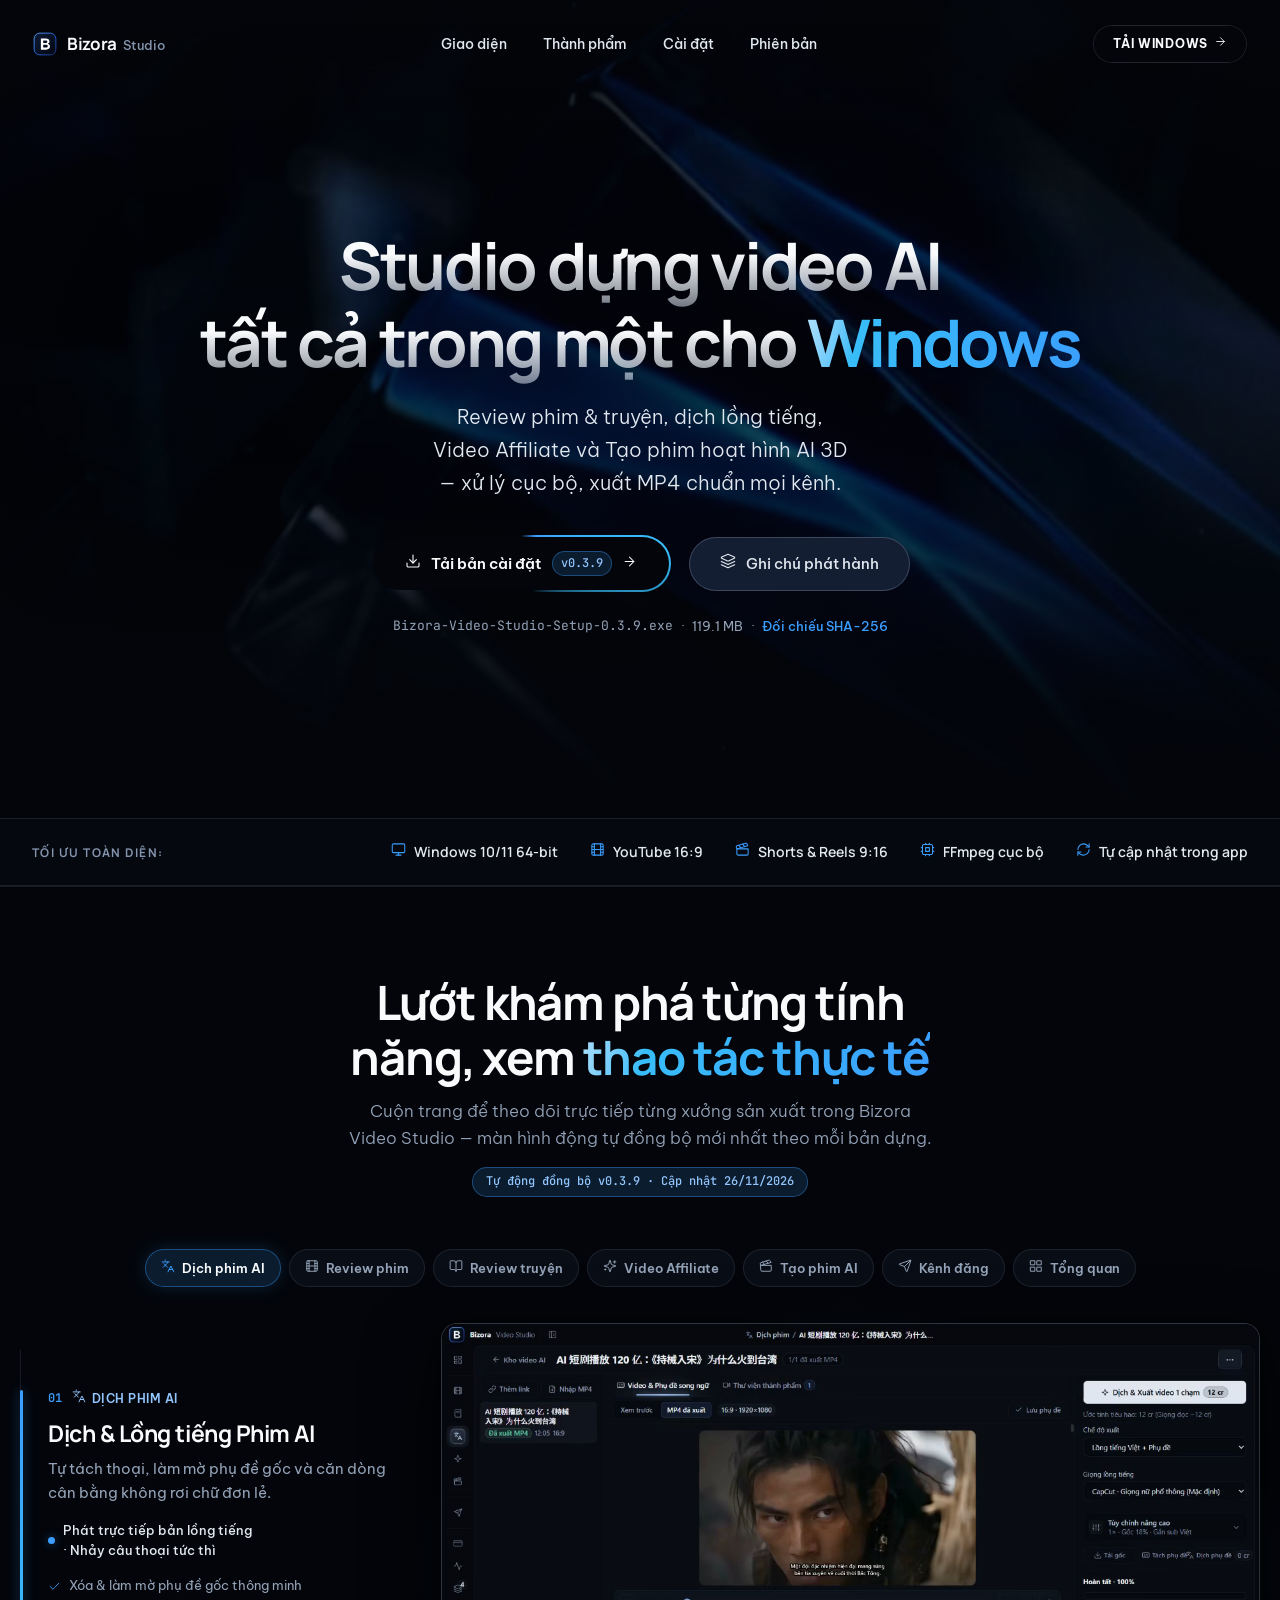
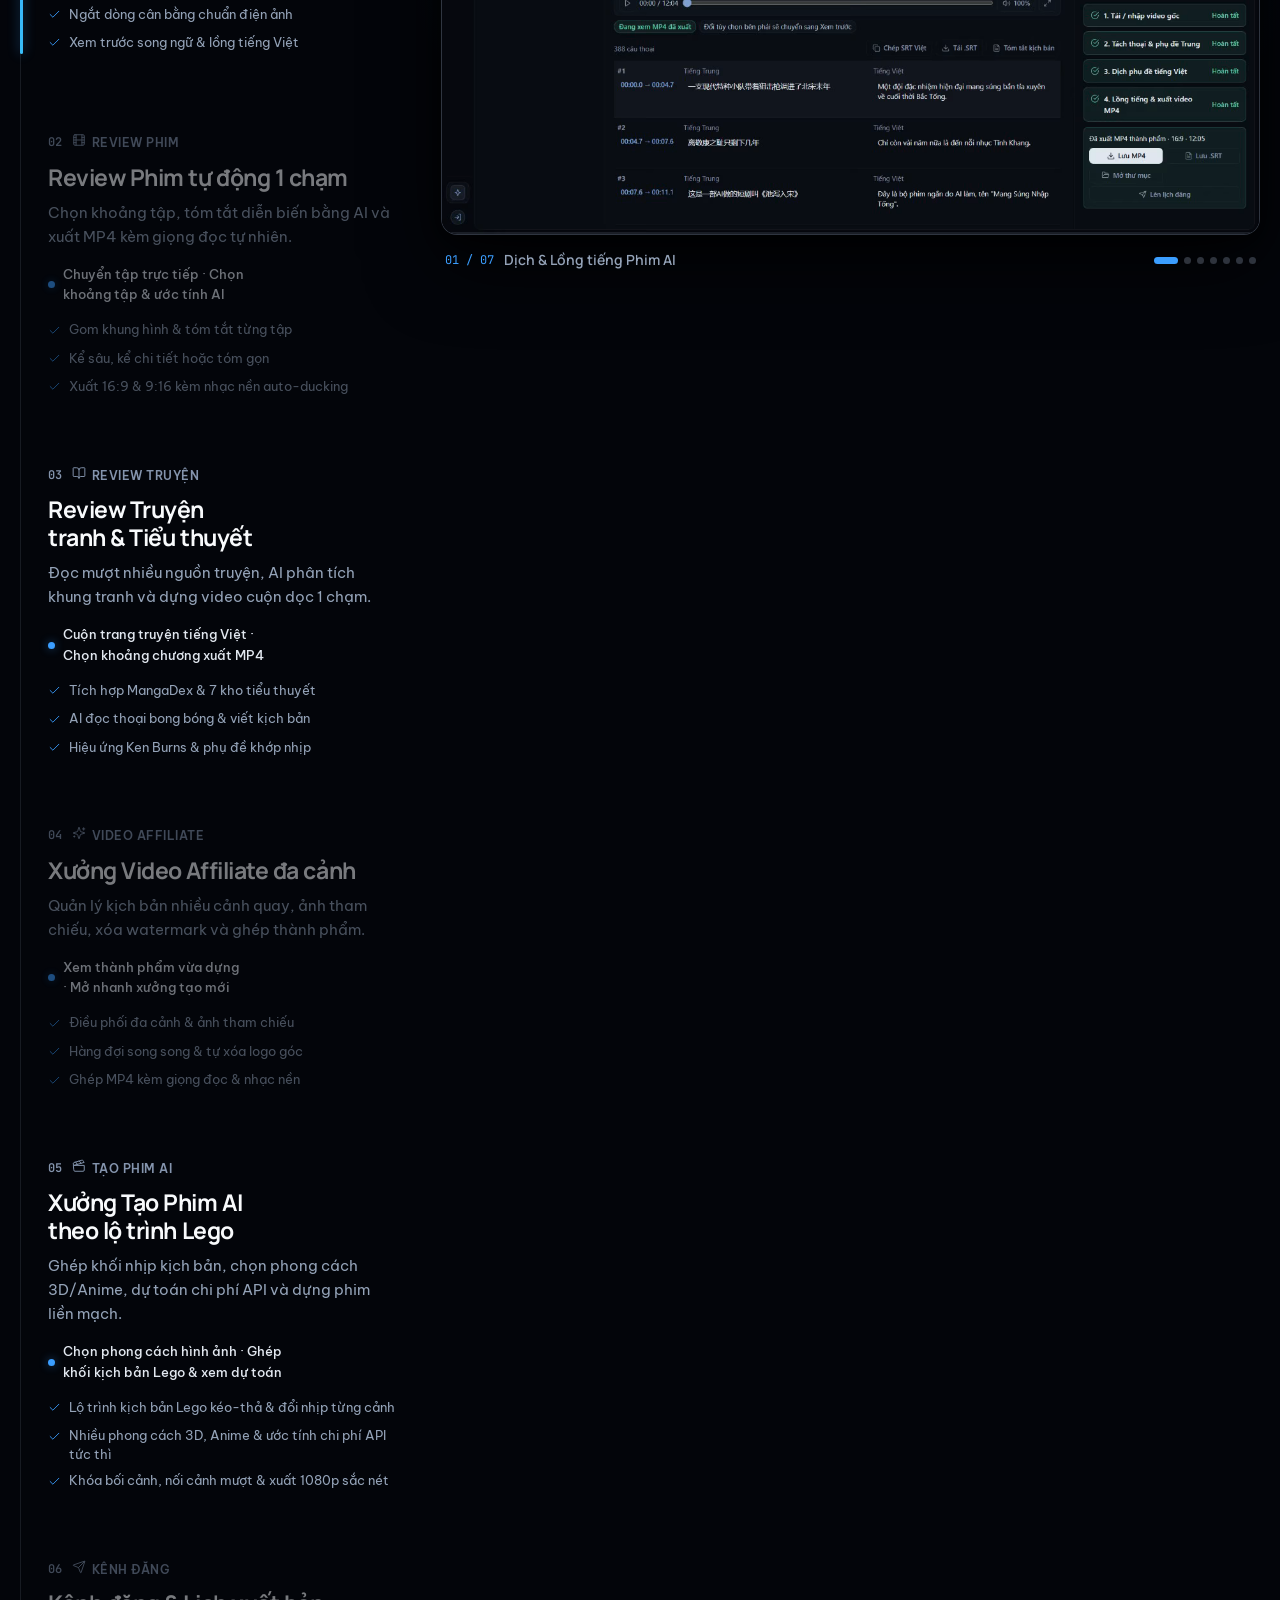
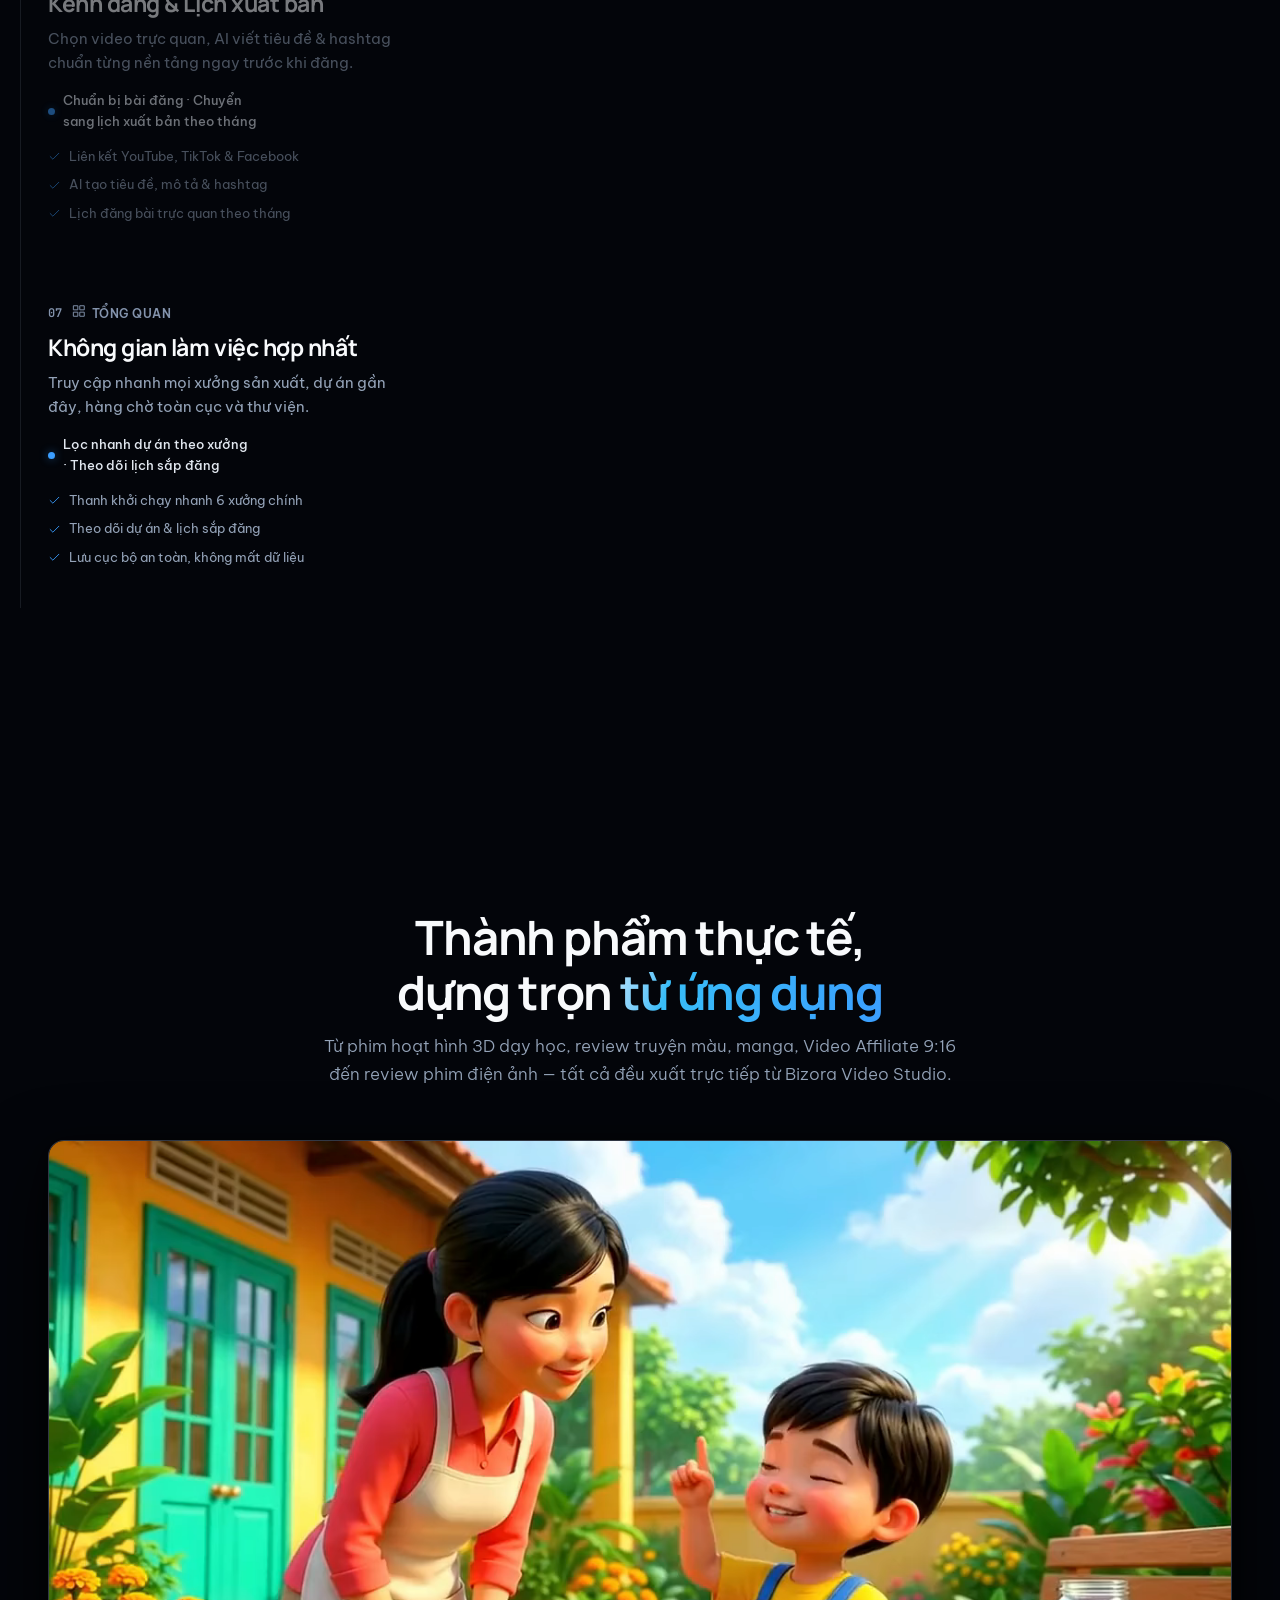
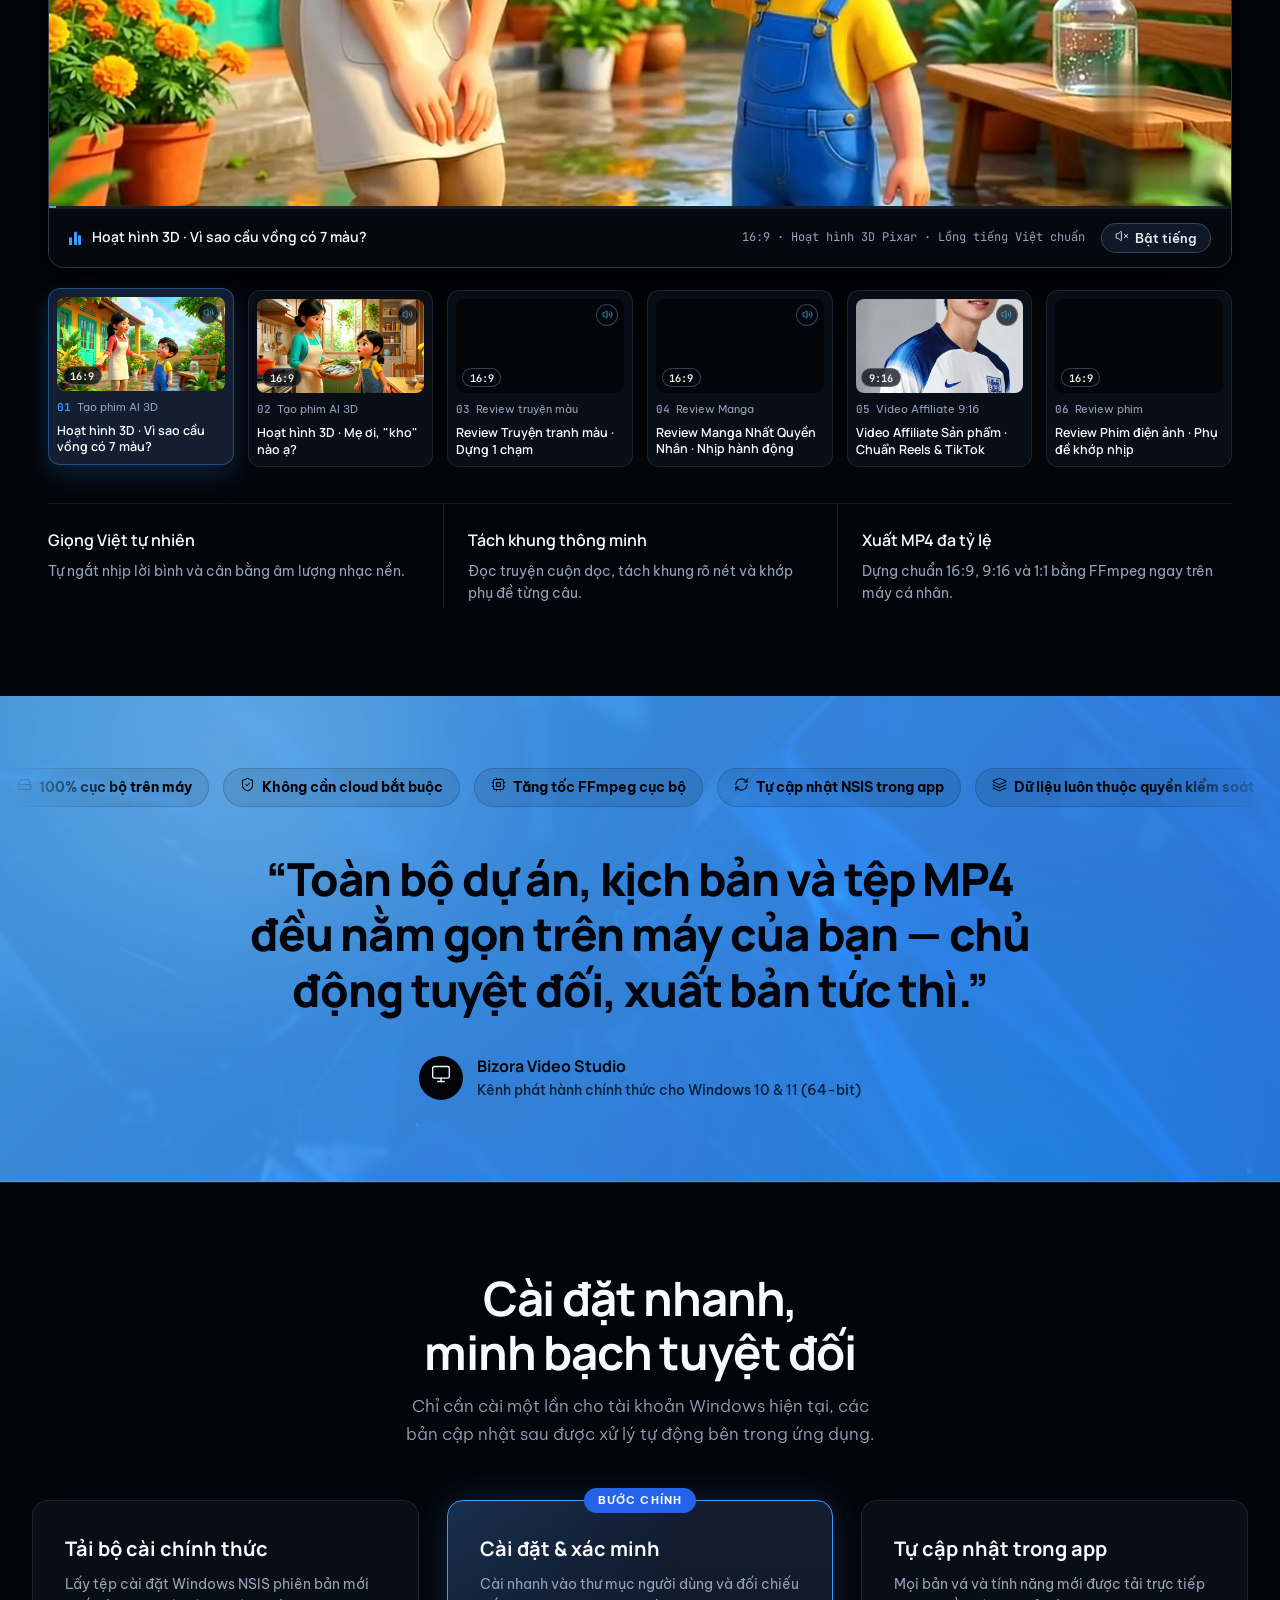
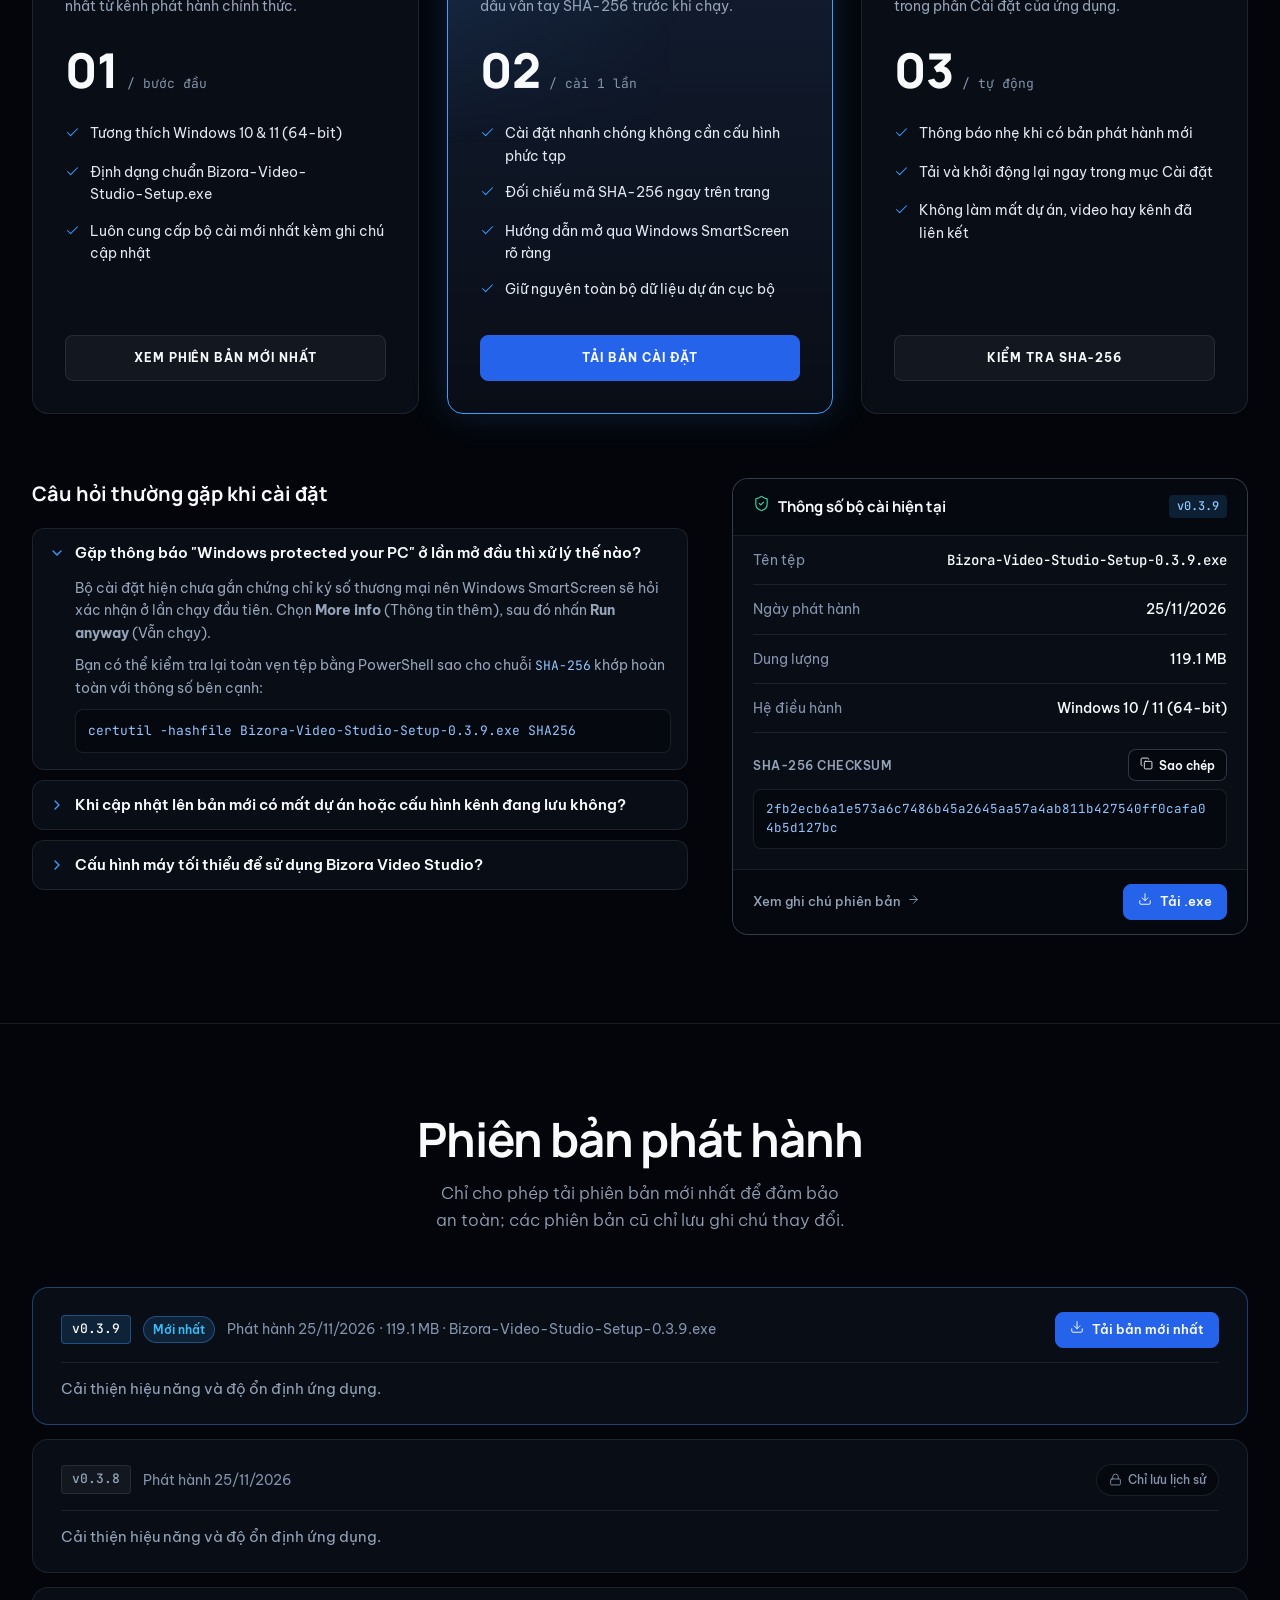
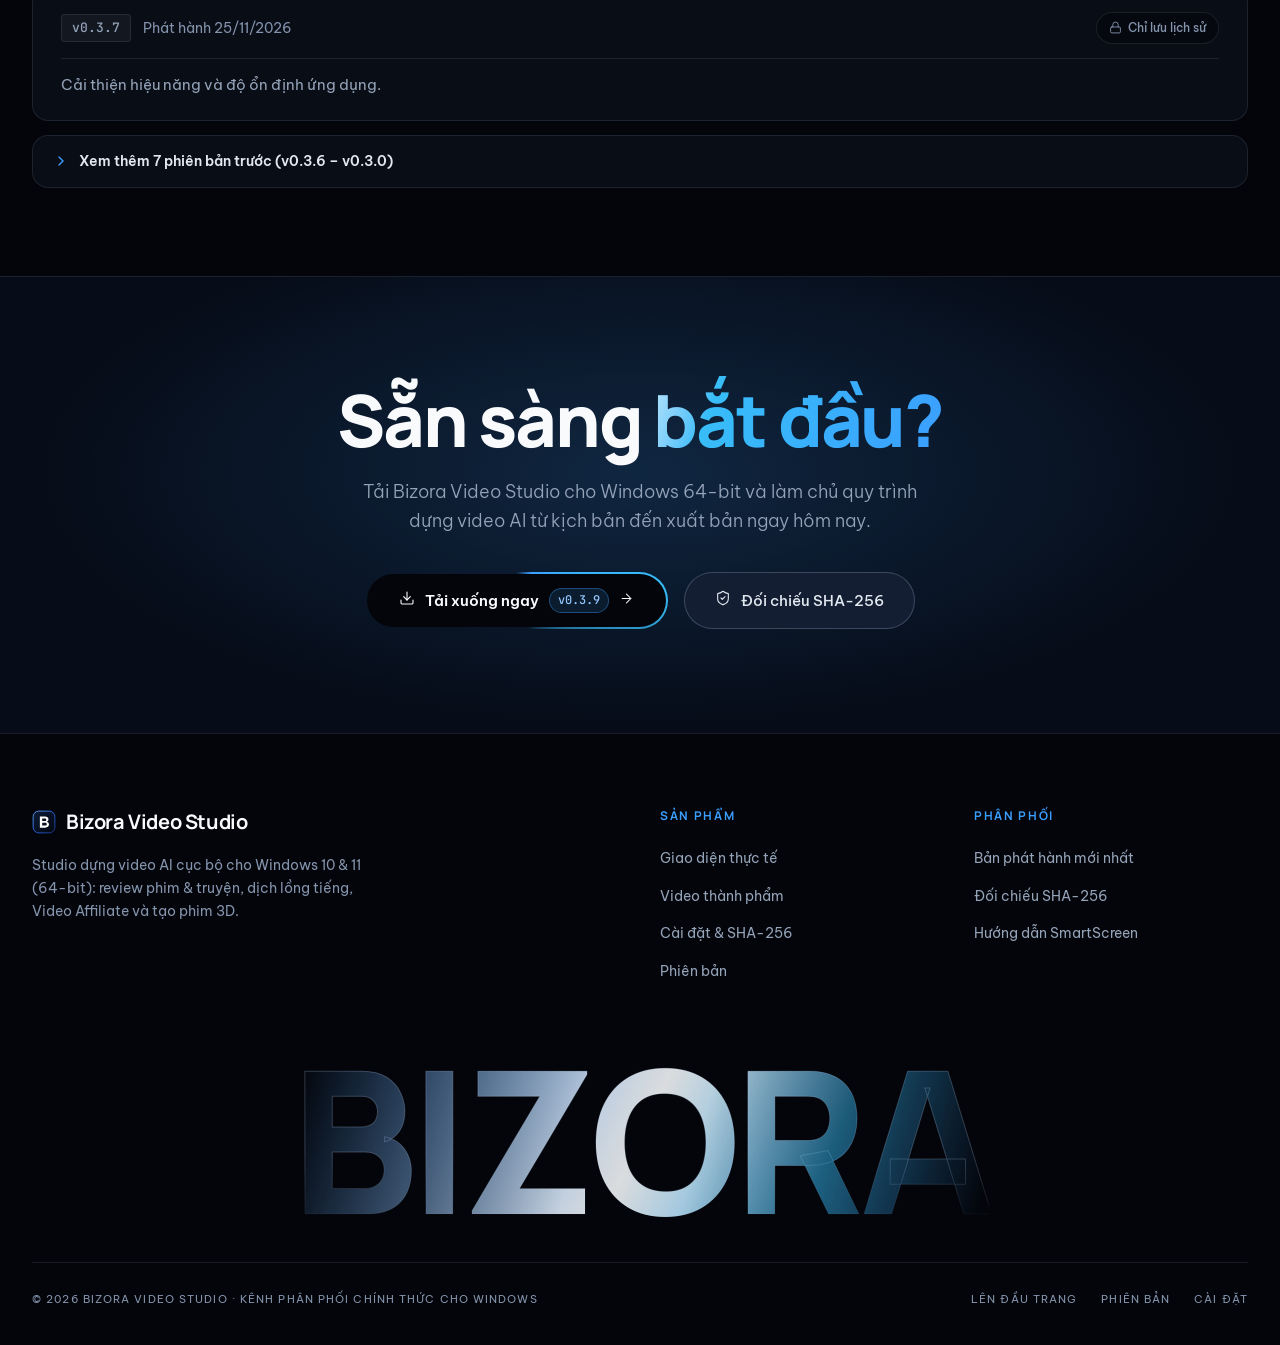
==== commit c498d087: "feat: add 1200x630 og cover and complete social share metadata" ====
--- a/index.html
+++ b/index.html
@@ -4,23 +4,57 @@
   <meta charset="utf-8">
   <meta name="viewport" content="width=device-width, initial-scale=1">
   <title>Bizora Video Studio — Studio dựng video AI trên Windows</title>
-  <meta name="description" content="Bizora Video Studio: dựng video review phim &amp; truyện, dịch lồng tiếng, Video Affiliate và Tạo phim hoạt hình AI 3D ngay trên Windows. Dữ liệu lưu cục bộ và tự cập nhật trong ứng dụng.">
+  <meta name="description" content="Dựng video review phim &amp; truyện, dịch lồng tiếng, Video Affiliate và hoạt hình 3D cục bộ trên Windows 10/11 — xuất MP4 chuẩn mọi kênh.">
+  <meta name="theme-color" content="#03050a">
+  <meta name="color-scheme" content="dark">
+  <link rel="canonical" href="https://videoai.bizora.com.vn/">
+
   <meta property="og:type" content="website">
-  <meta property="og:title" content="Bizora Video Studio — Tải xuống cho Windows">
-  <meta property="og:description" content="Review phim &amp; truyện, dịch lồng tiếng, Video Affiliate và Tạo phim hoạt hình AI 3D ngay trên Windows với dữ liệu lưu cục bộ và tự cập nhật trong ứng dụng.">
+  <meta property="og:site_name" content="Bizora Video Studio">
+  <meta property="og:locale" content="vi_VN">
   <meta property="og:url" content="https://videoai.bizora.com.vn/">
-  <meta property="og:image" content="https://videoai.bizora.com.vn/assets/icon.png?v=20261125c">
+  <meta property="og:title" content="Bizora Video Studio — Studio dựng video AI trên Windows">
+  <meta property="og:description" content="Dựng review phim &amp; truyện, dịch lồng tiếng, Video Affiliate và hoạt hình 3D cục bộ trên Windows 10/11.">
+  <meta property="og:image" content="https://videoai.bizora.com.vn/assets/og-cover.jpg?v=20261126b">
+  <meta property="og:image:secure_url" content="https://videoai.bizora.com.vn/assets/og-cover.jpg?v=20261126b">
+  <meta property="og:image:type" content="image/jpeg">
+  <meta property="og:image:width" content="1200">
+  <meta property="og:image:height" content="630">
+  <meta property="og:image:alt" content="Bizora Video Studio — Studio dựng video AI tất cả trong một trên Windows">
+
   <meta name="twitter:card" content="summary_large_image">
-  <meta name="twitter:title" content="Bizora Video Studio — Tải xuống cho Windows">
-  <meta name="twitter:description" content="Studio dựng video AI tất cả trong một cho Windows 10/11 (64-bit).">
-  <meta name="twitter:image" content="https://videoai.bizora.com.vn/assets/icon.png?v=20261125c">
-  <link rel="icon" type="image/svg+xml" href="./assets/logo.svg?v=20261125c">
-  <link rel="icon" href="./favicon.ico?v=20261125c">
+  <meta name="twitter:title" content="Bizora Video Studio — Studio dựng video AI trên Windows">
+  <meta name="twitter:description" content="Dựng review phim &amp; truyện, dịch lồng tiếng, Video Affiliate và hoạt hình 3D cục bộ trên Windows 10/11.">
+  <meta name="twitter:image" content="https://videoai.bizora.com.vn/assets/og-cover.jpg?v=20261126b">
+  <meta name="twitter:image:alt" content="Bizora Video Studio — Studio dựng video AI tất cả trong một trên Windows">
+
+  <link rel="icon" type="image/svg+xml" href="./assets/logo.svg?v=20261126b">
+  <link rel="icon" type="image/png" sizes="256x256" href="./assets/icon.png?v=20261126b">
+  <link rel="icon" href="./favicon.ico?v=20261126b">
+  <link rel="apple-touch-icon" sizes="180x180" href="./assets/apple-touch-icon.png?v=20261126b">
+
   <link rel="preload" as="image" href="./assets/videos/hero-ambient-poster.webp?v=20261125c" fetchpriority="high" type="image/webp">
   <link rel="preconnect" href="https://fonts.googleapis.com">
   <link rel="preconnect" href="https://fonts.gstatic.com" crossorigin>
   <link href="https://fonts.googleapis.com/css2?family=Be+Vietnam+Pro:wght@300;400;500;600;700&family=JetBrains+Mono:wght@400;500&family=Manrope:wght@400;600;700;800&display=swap" rel="stylesheet">
   <link rel="stylesheet" href="./styles.css?v=20261126a">
+  <script type="application/ld+json">
+  {
+    "@context": "https://schema.org",
+    "@type": "SoftwareApplication",
+    "name": "Bizora Video Studio",
+    "operatingSystem": "Windows 10, Windows 11 (64-bit)",
+    "applicationCategory": "MultimediaApplication",
+    "url": "https://videoai.bizora.com.vn/",
+    "image": "https://videoai.bizora.com.vn/assets/og-cover.jpg?v=20261126b",
+    "description": "Studio dựng video AI cục bộ cho Windows: review phim & truyện, dịch lồng tiếng, Video Affiliate và tạo phim hoạt hình AI 3D.",
+    "publisher": {
+      "@type": "Organization",
+      "name": "Bizora",
+      "url": "https://videoai.bizora.com.vn/"
+    }
+  }
+  </script>
 </head>
 <body>
   <a class="skip-link" href="#main-content">Chuyển tới nội dung chính</a>
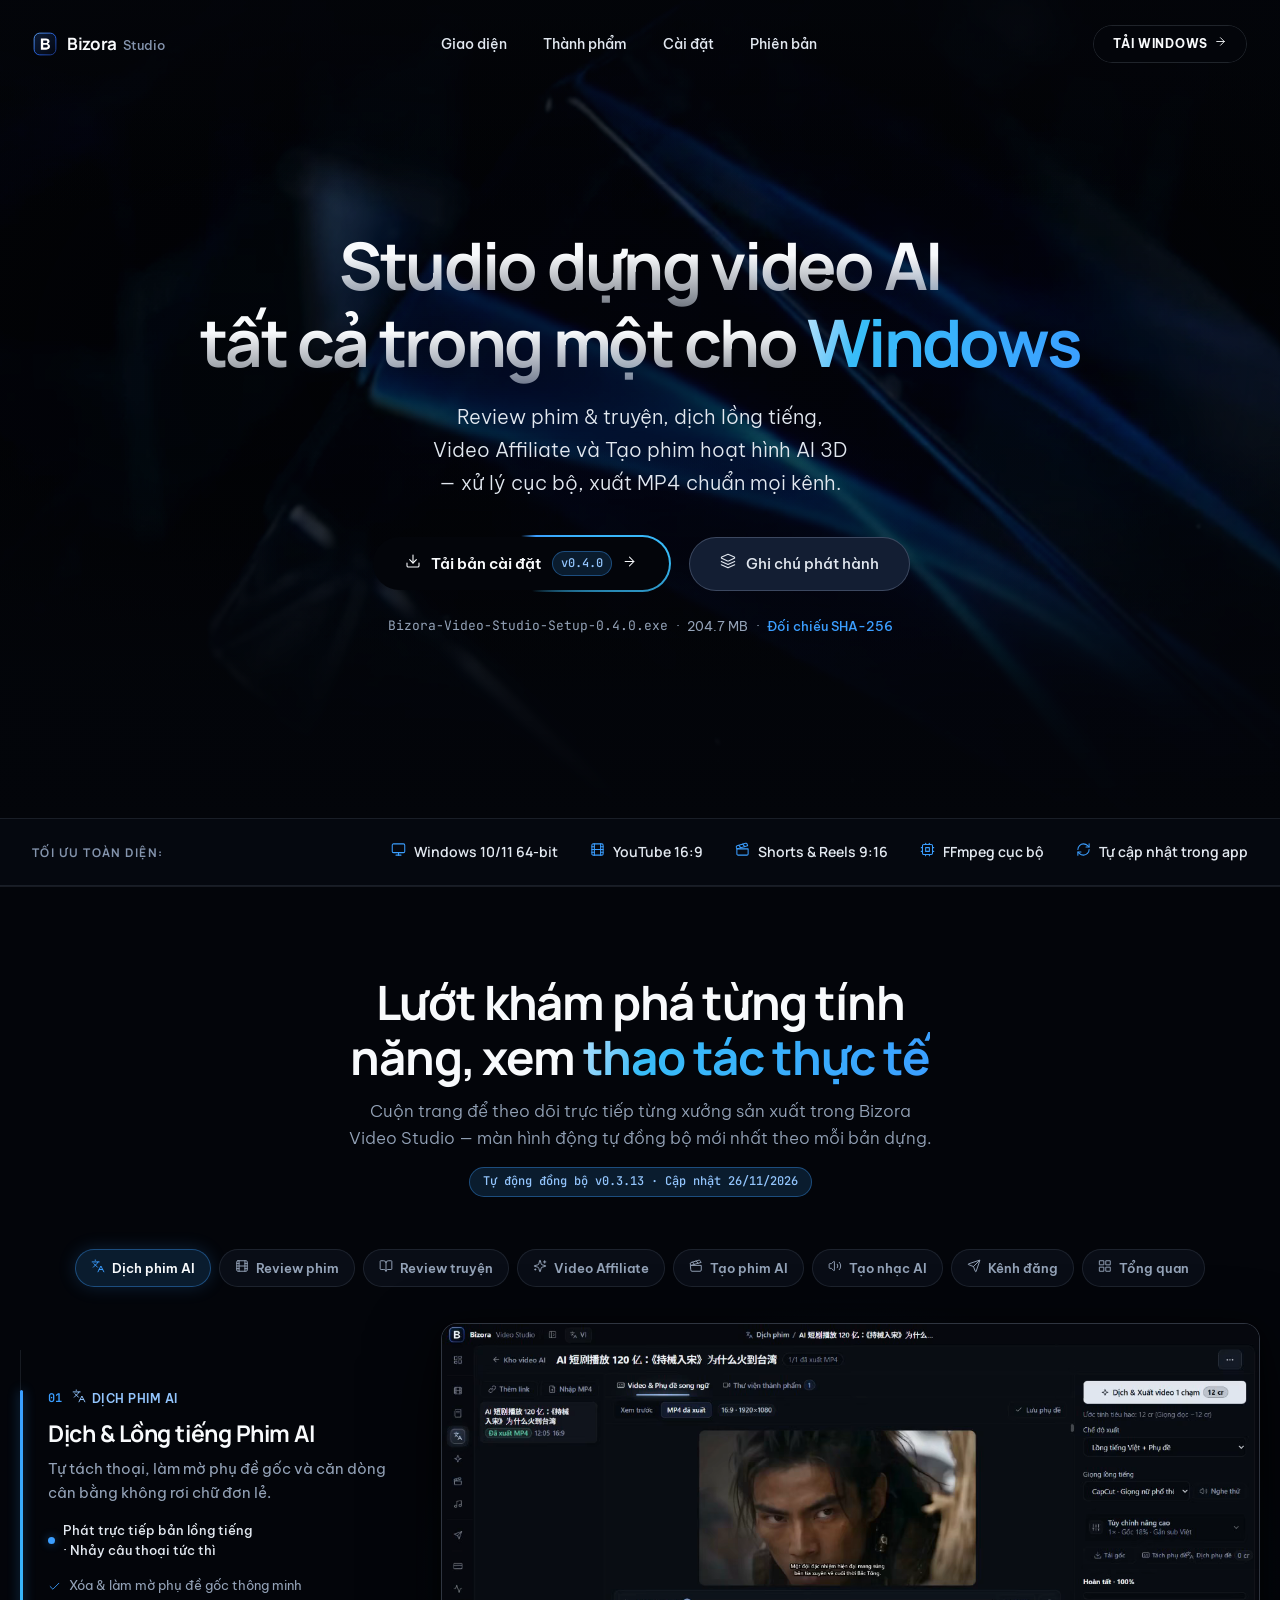
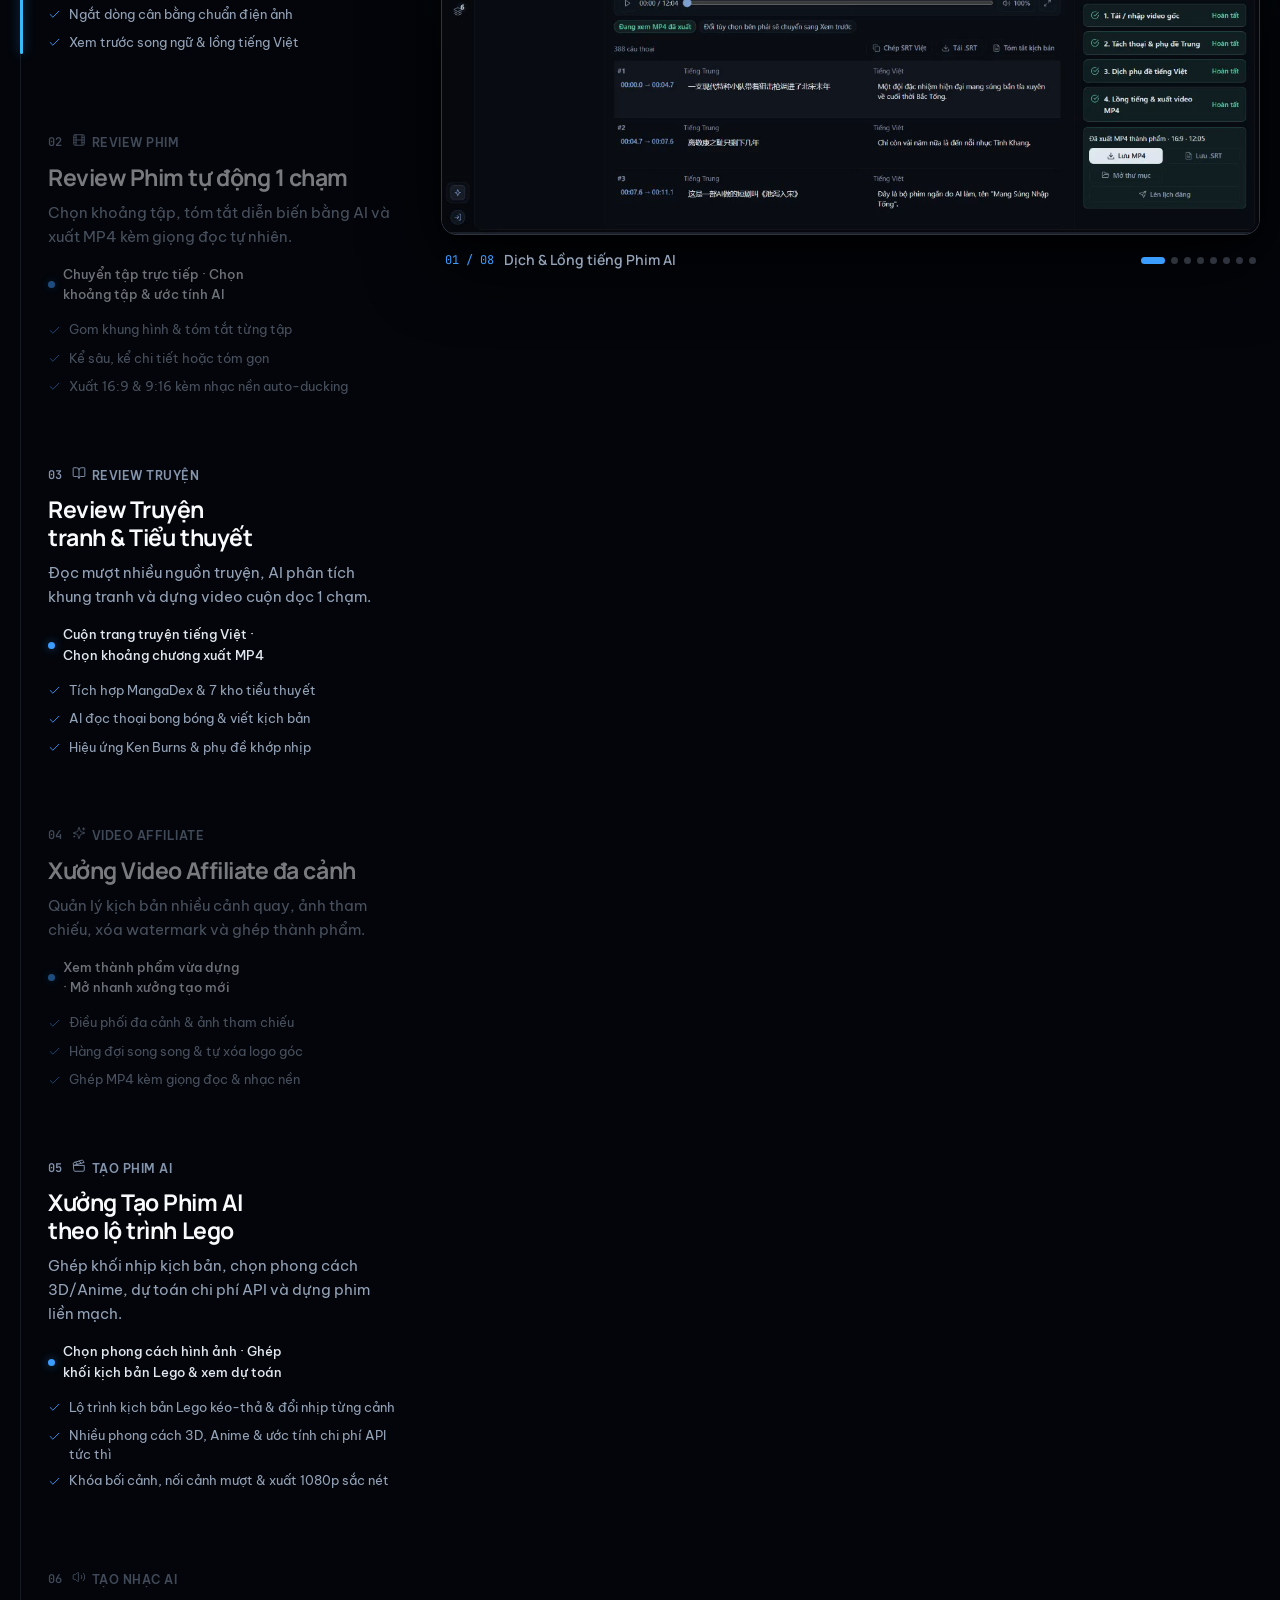
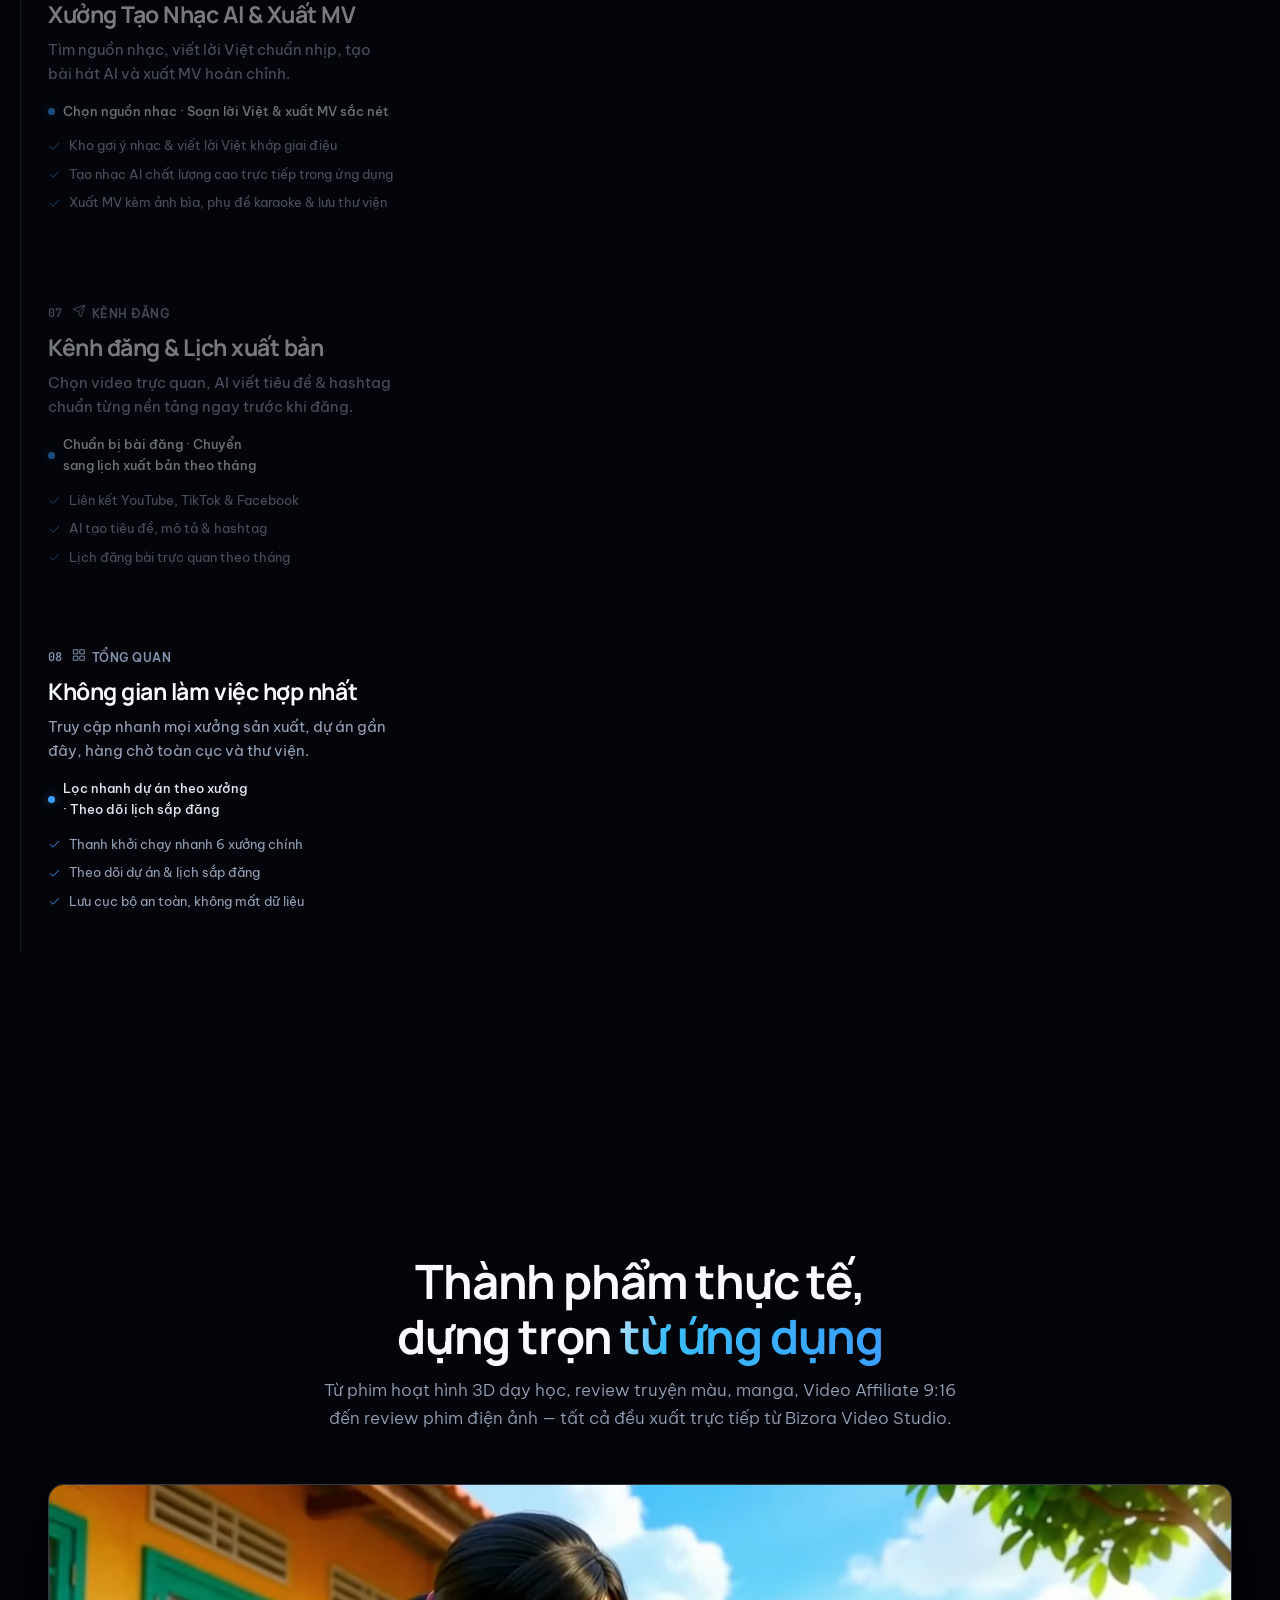
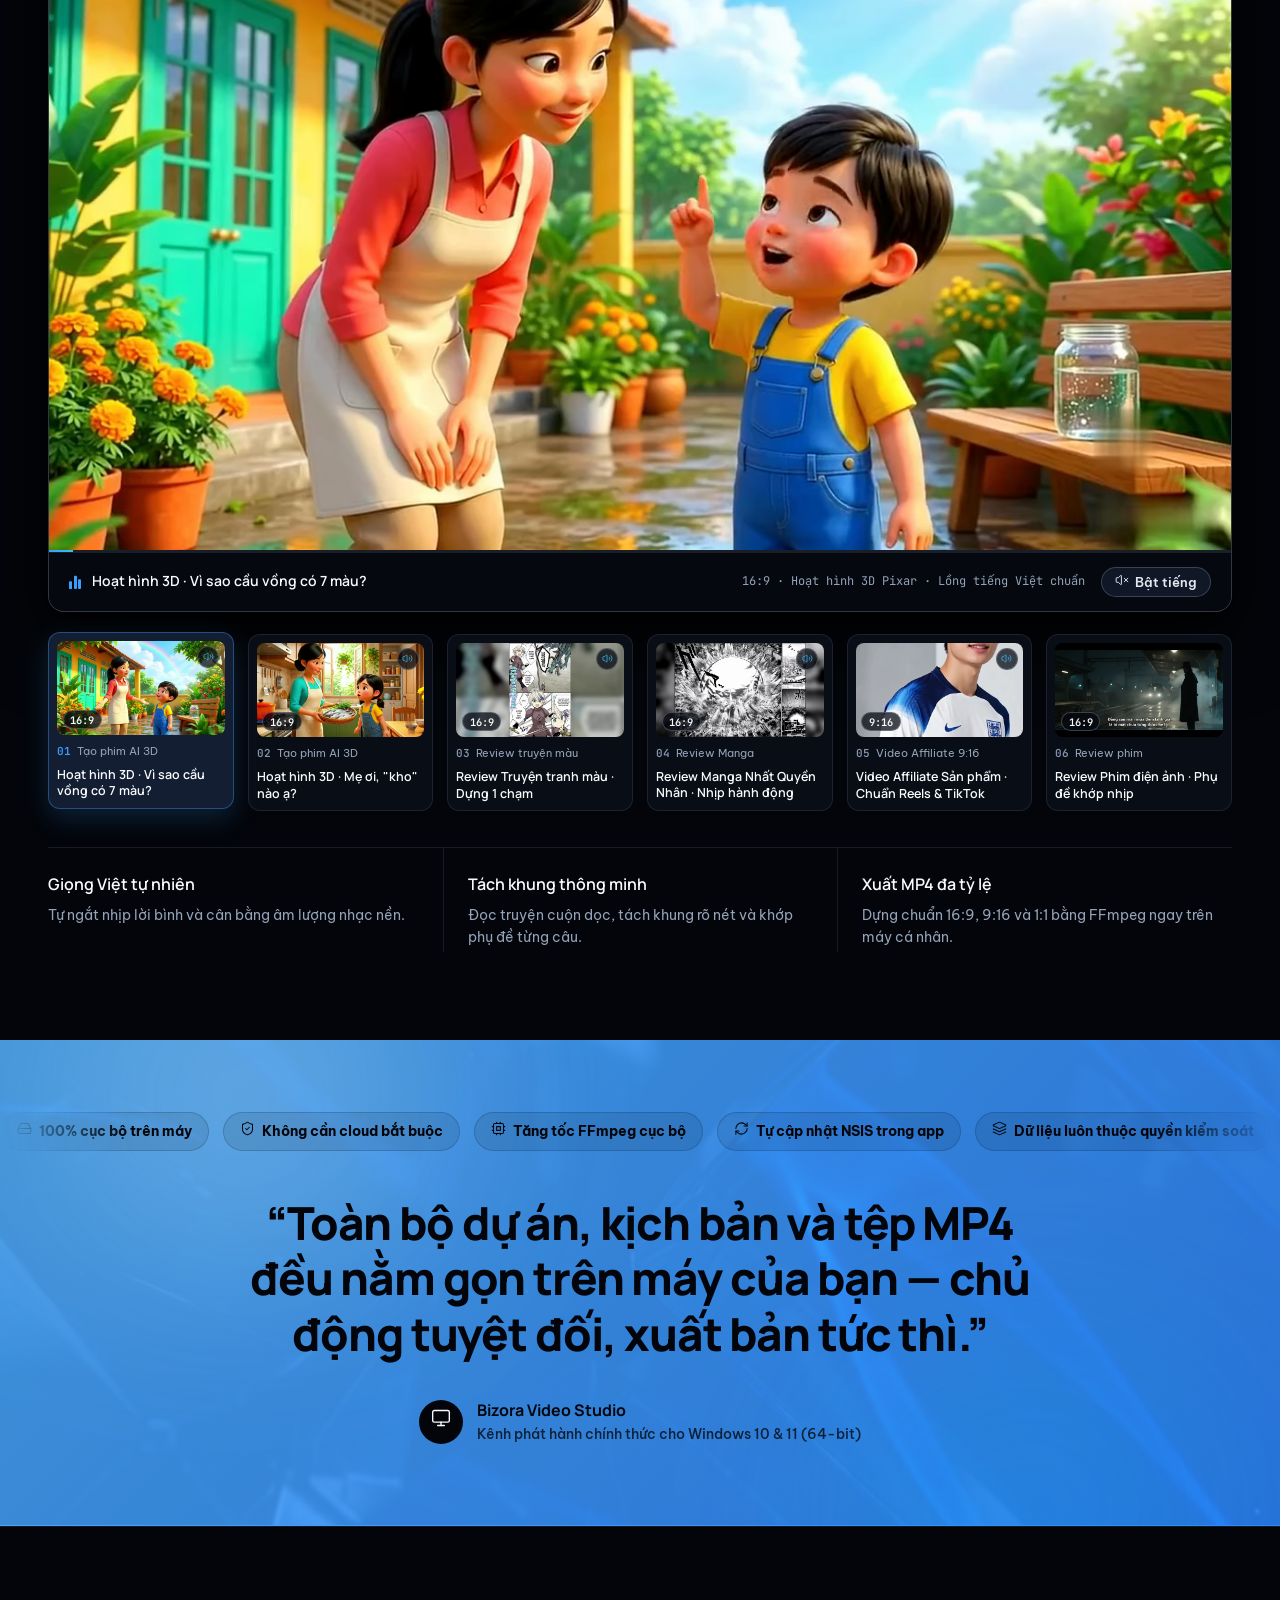
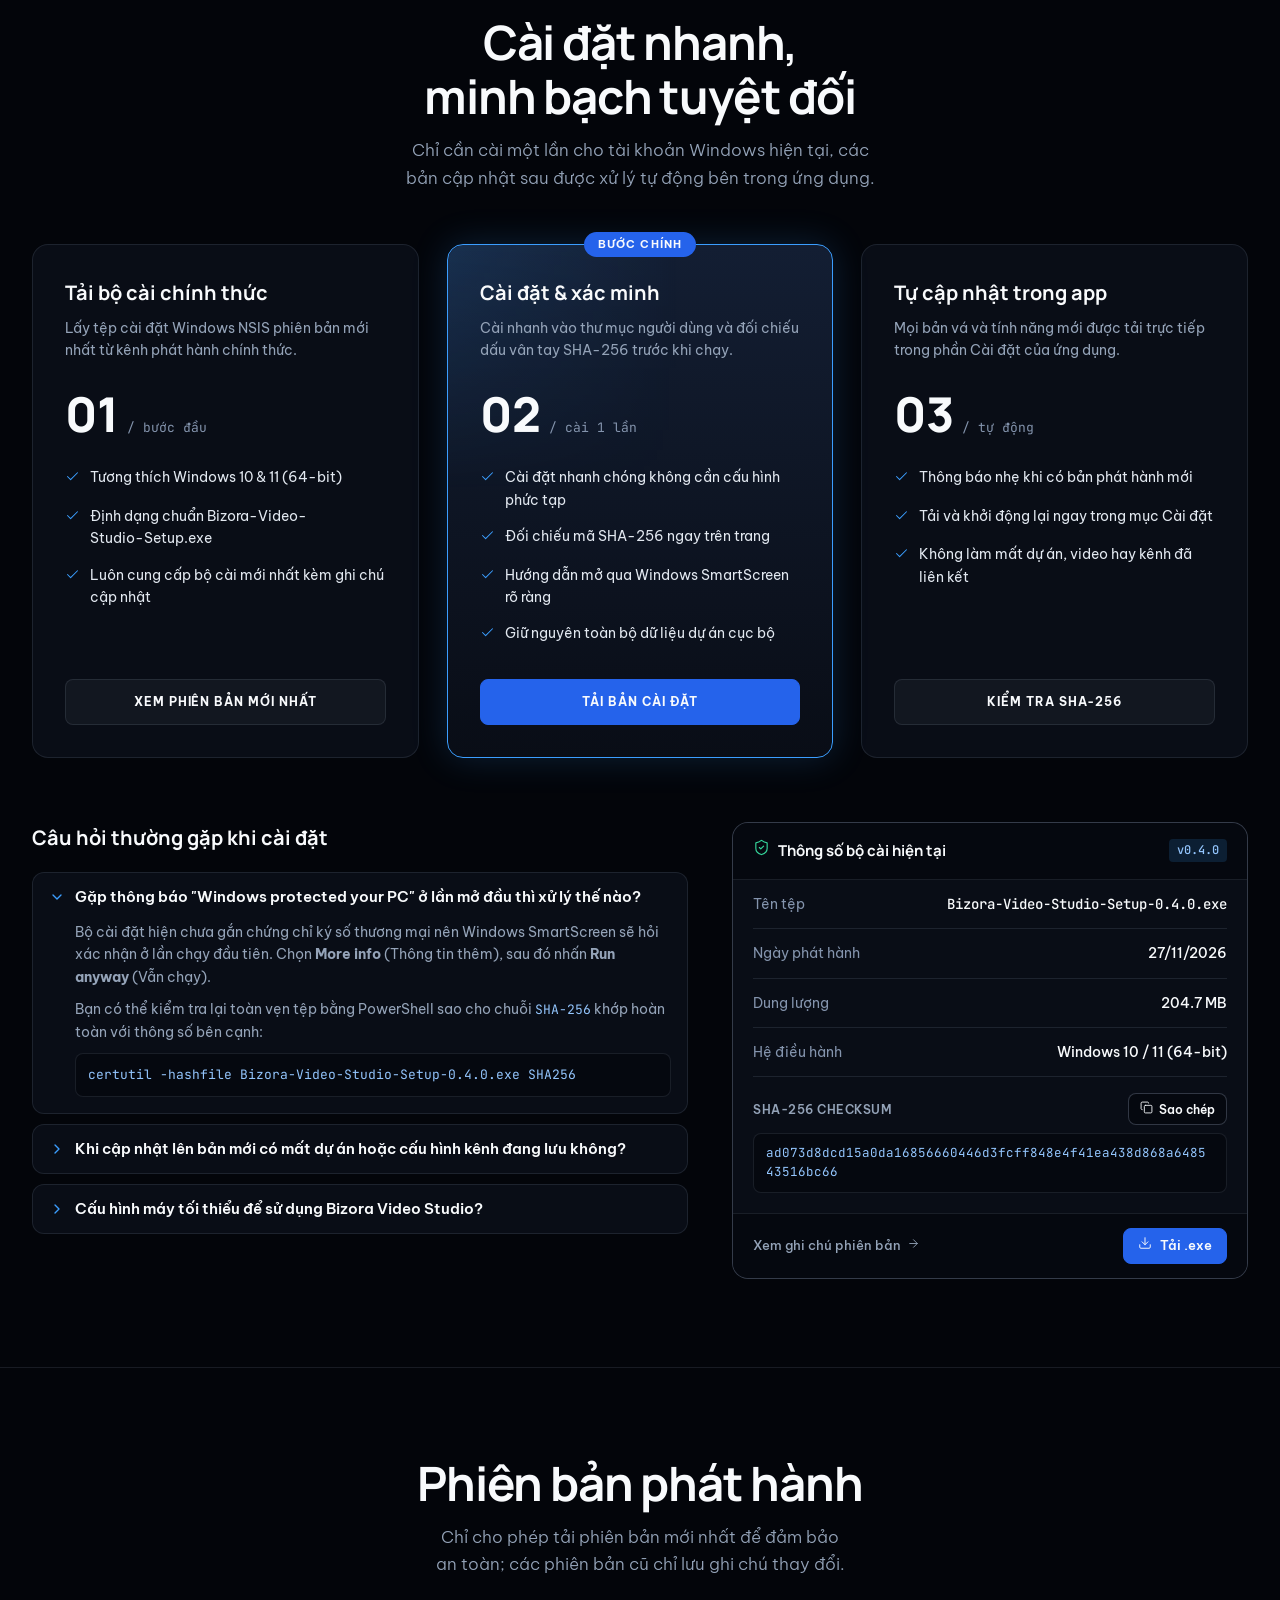
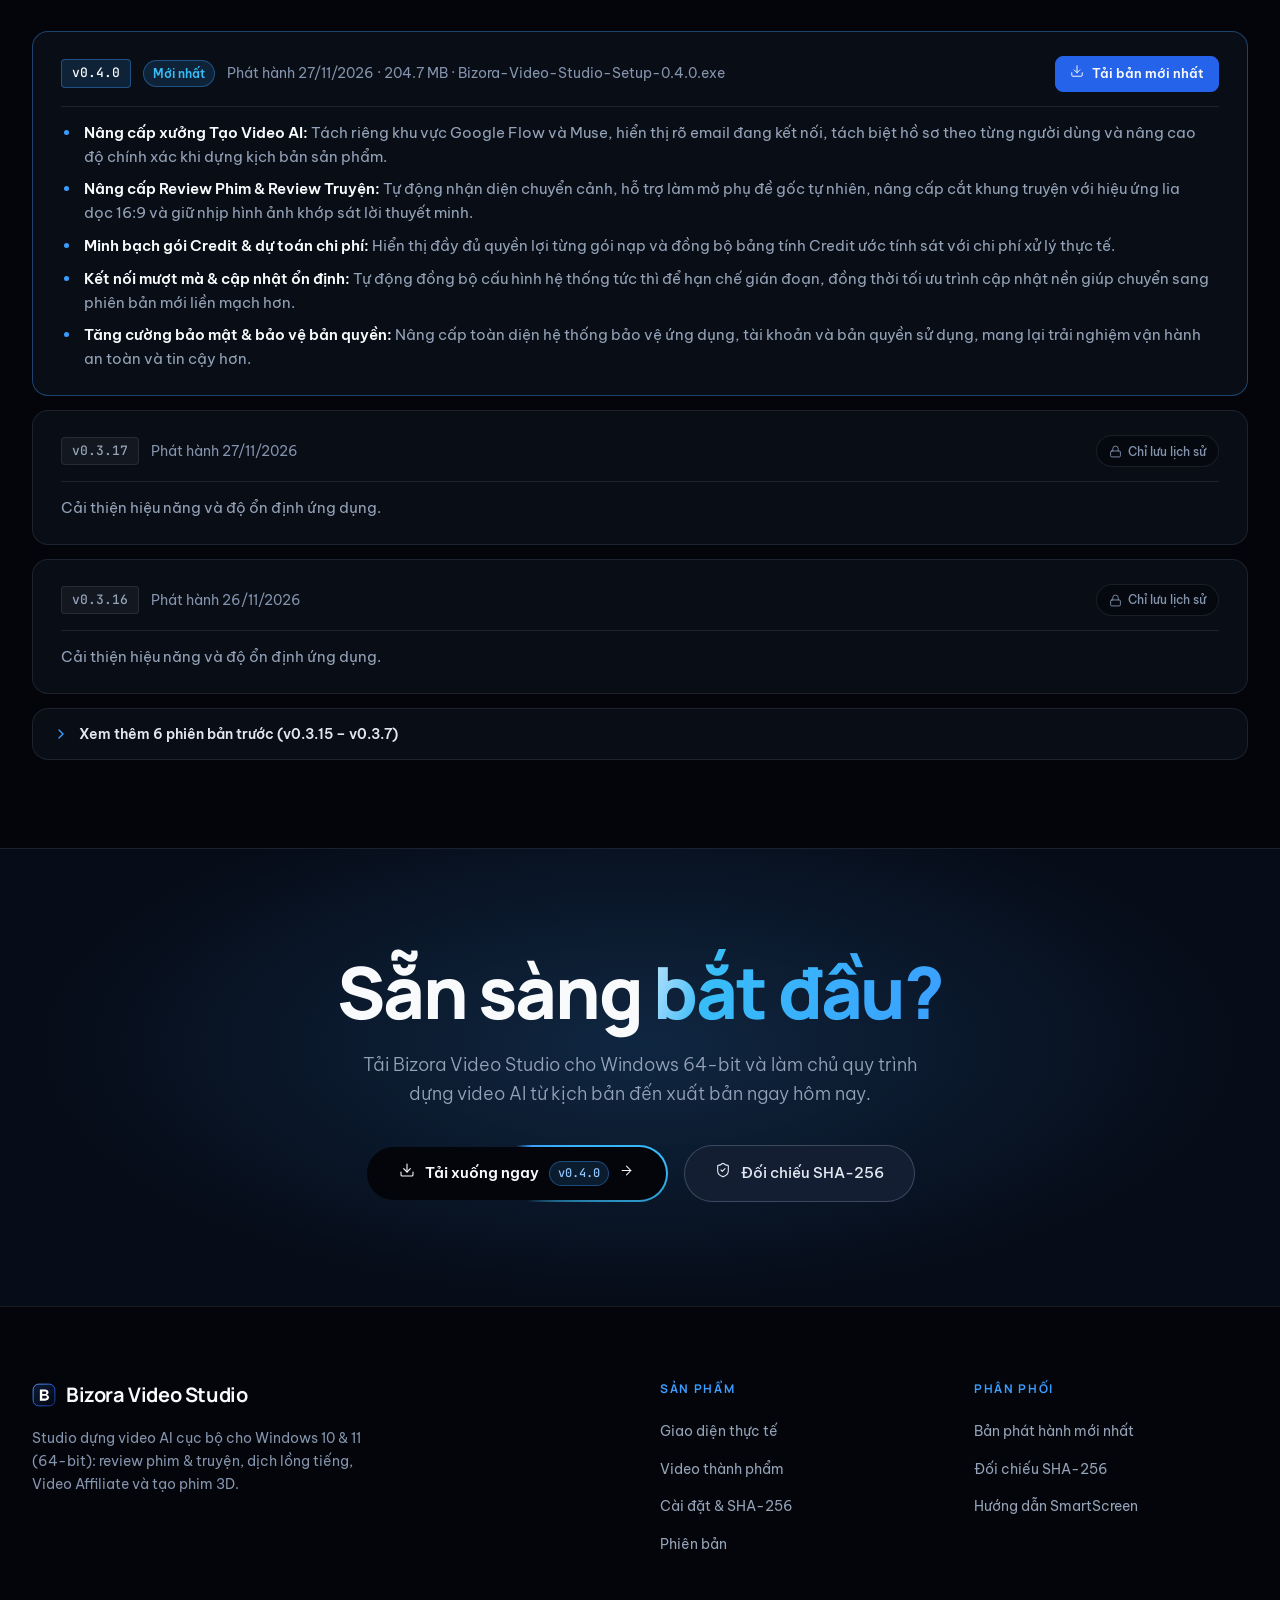
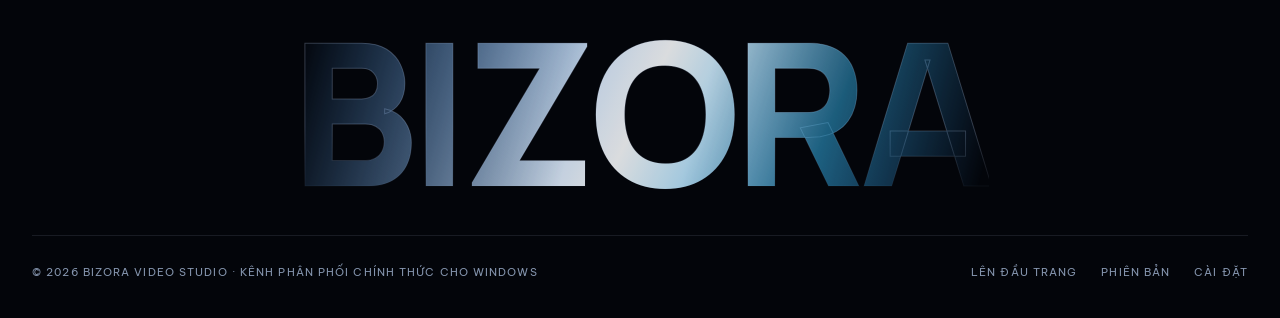
==== commit 67b56431: "feat(site): style release notes with bold lead-ins and safe markdown rendering" ====
--- a/index.html
+++ b/index.html
@@ -37,7 +37,7 @@
   <link rel="preconnect" href="https://fonts.googleapis.com">
   <link rel="preconnect" href="https://fonts.gstatic.com" crossorigin>
   <link href="https://fonts.googleapis.com/css2?family=Be+Vietnam+Pro:wght@300;400;500;600;700&family=JetBrains+Mono:wght@400;500&family=Manrope:wght@400;600;700;800&display=swap" rel="stylesheet">
-  <link rel="stylesheet" href="./styles.css?v=20261126a">
+  <link rel="stylesheet" href="./styles.css?v=20261127a">
   <script type="application/ld+json">
   {
     "@context": "https://schema.org",
@@ -472,6 +472,6 @@
     </div>
   </footer>
 
-  <script src="./app.js?v=20261126a" defer></script>
+  <script src="./app.js?v=20261127a" defer></script>
 </body>
 </html>
--- a/styles.css
+++ b/styles.css
@@ -2692,18 +2692,59 @@
   }
 
   .notes-scroll {
-    max-block-size: 13.75rem;
+    display: grid;
+    gap: 0.625rem;
+    max-block-size: 18rem;
     overflow-y: auto;
     padding-inline-end: 0.5rem;
     font-size: 0.90625rem;
+    line-height: 1.65;
     color: var(--text-secondary);
+    overflow-wrap: break-word;
+  }
+
+  .release-notes-heading {
+    margin: 0.25rem 0 0;
+    font-size: 0.84375rem;
+    font-weight: 600;
+    line-height: 1.4;
+    color: var(--text-primary);
+    text-wrap: balance;
+  }
+
+  .release-notes-heading:first-child {
+    margin-block-start: 0;
   }
 
   .release-notes-lines {
     margin: 0;
-    padding-inline-start: 1.125rem;
+    padding-inline-start: 1.25rem;
     display: grid;
-    gap: 0.375rem;
+    gap: 0.55rem;
+  }
+
+  .release-notes-lines li {
+    padding-inline-start: 0.2rem;
+    text-wrap: pretty;
+  }
+
+  .release-notes-lines li::marker {
+    color: var(--accent-primary);
+  }
+
+  .release-notes-lead {
+    font-weight: 600;
+    color: var(--text-primary);
+  }
+
+  .release-notes-code {
+    font-family: var(--font-mono);
+    font-size: 0.85em;
+    padding: 0.08em 0.35em;
+    border-radius: 0.25rem;
+    background: var(--bg-glass);
+    border: 1px solid var(--border-hairline);
+    color: var(--text-primary);
   }
 
   .release-notes-plain {
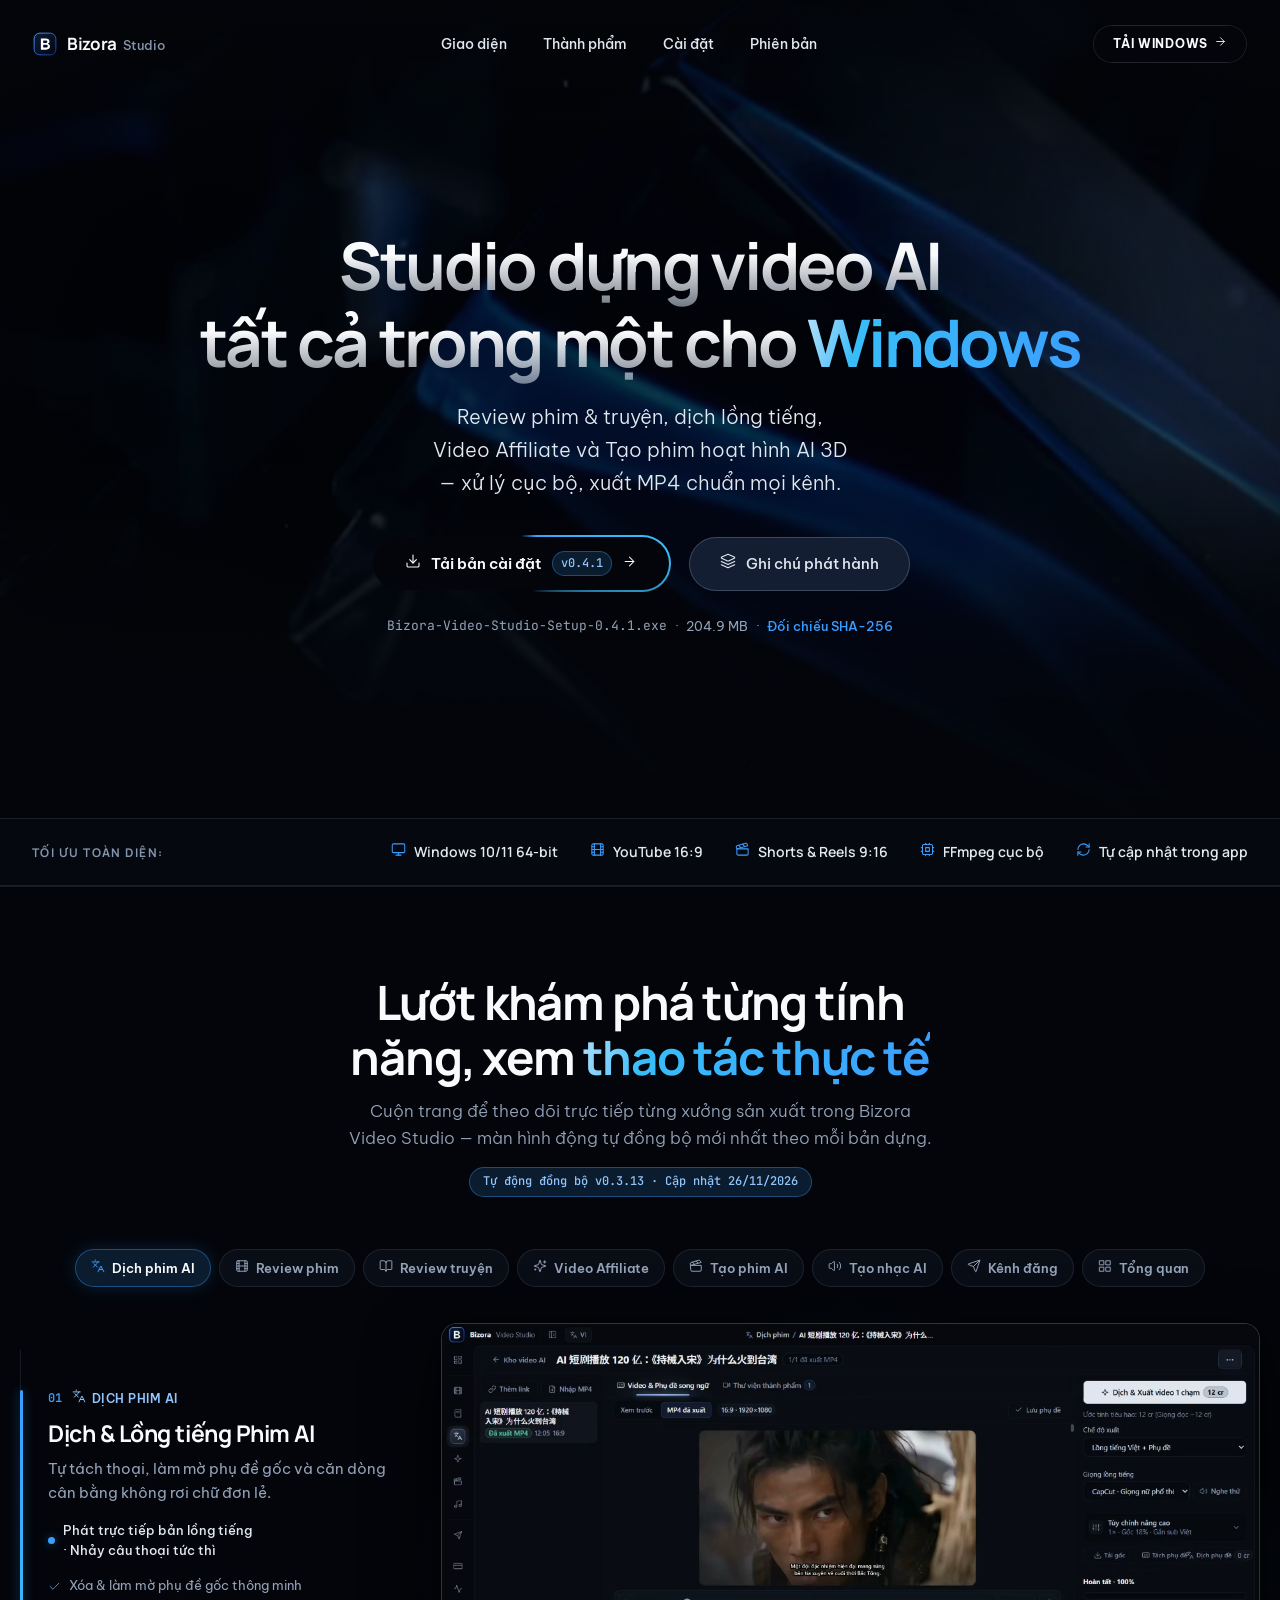
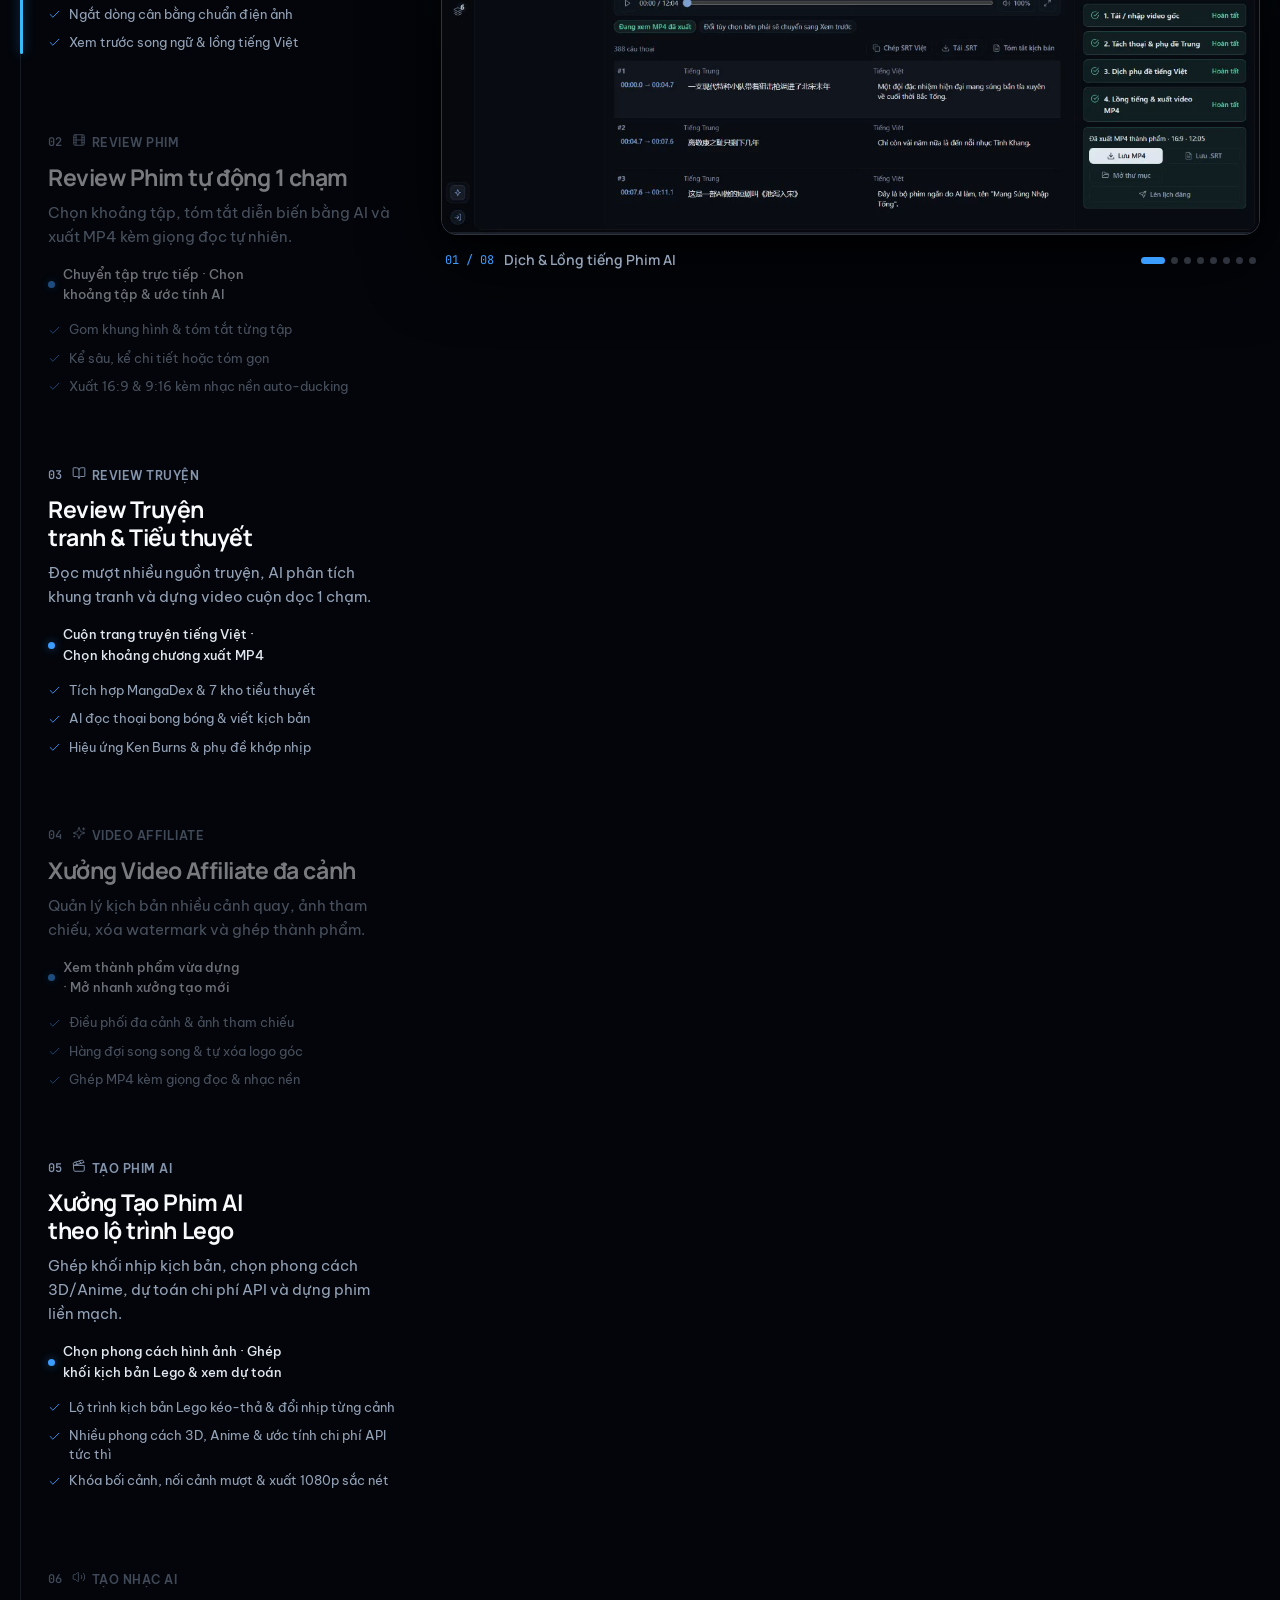
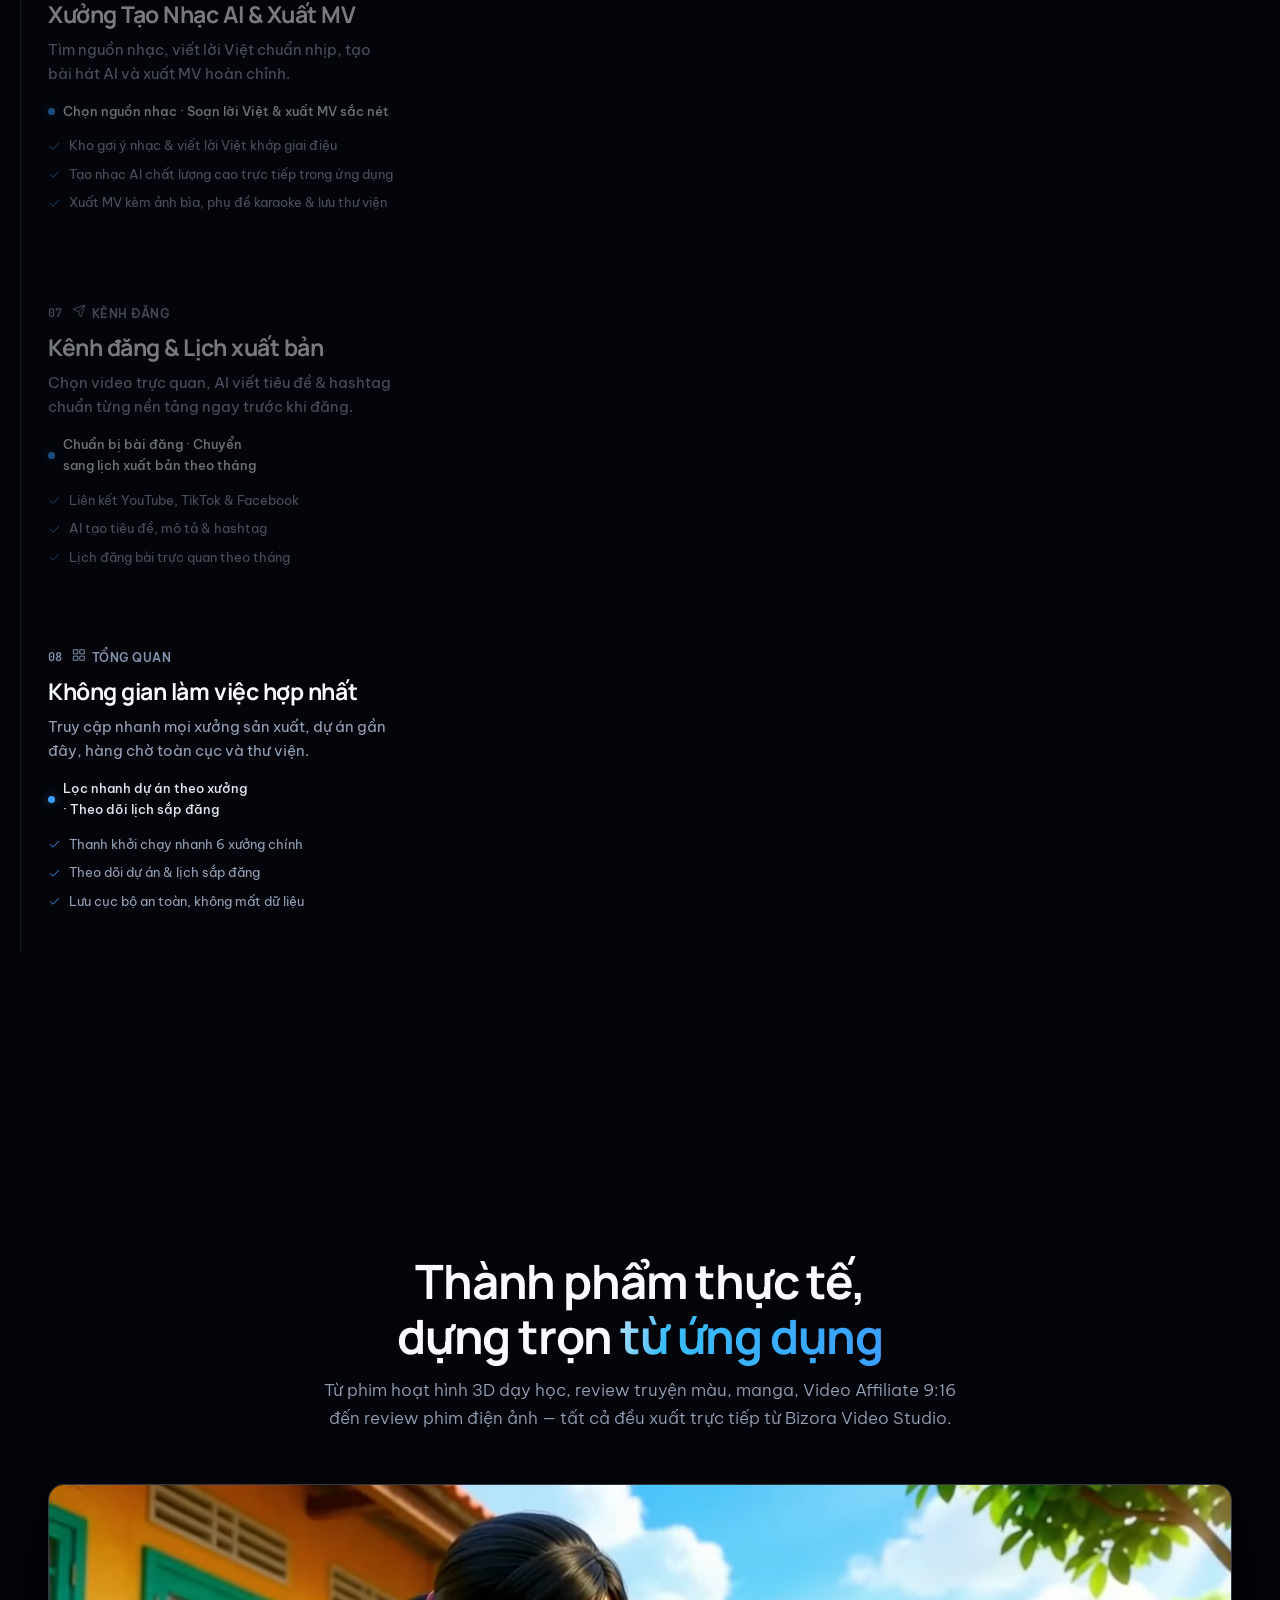
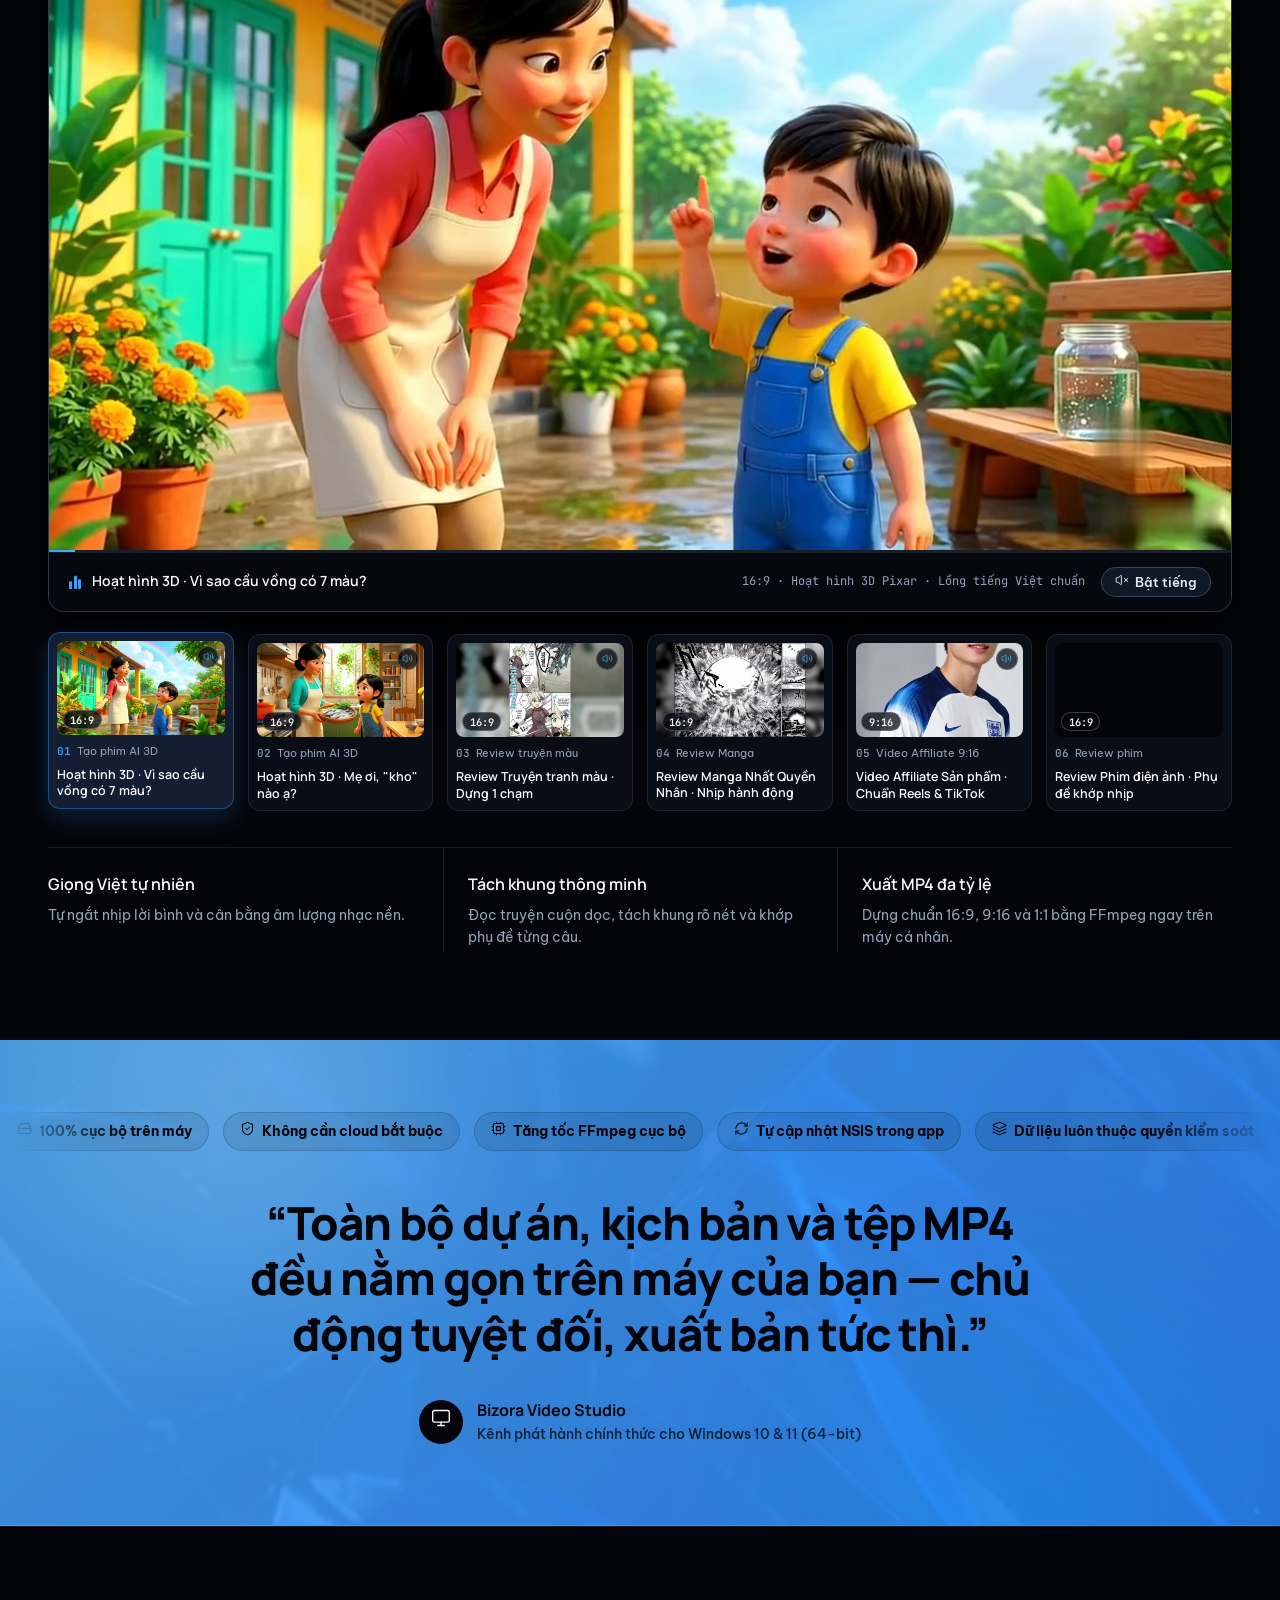
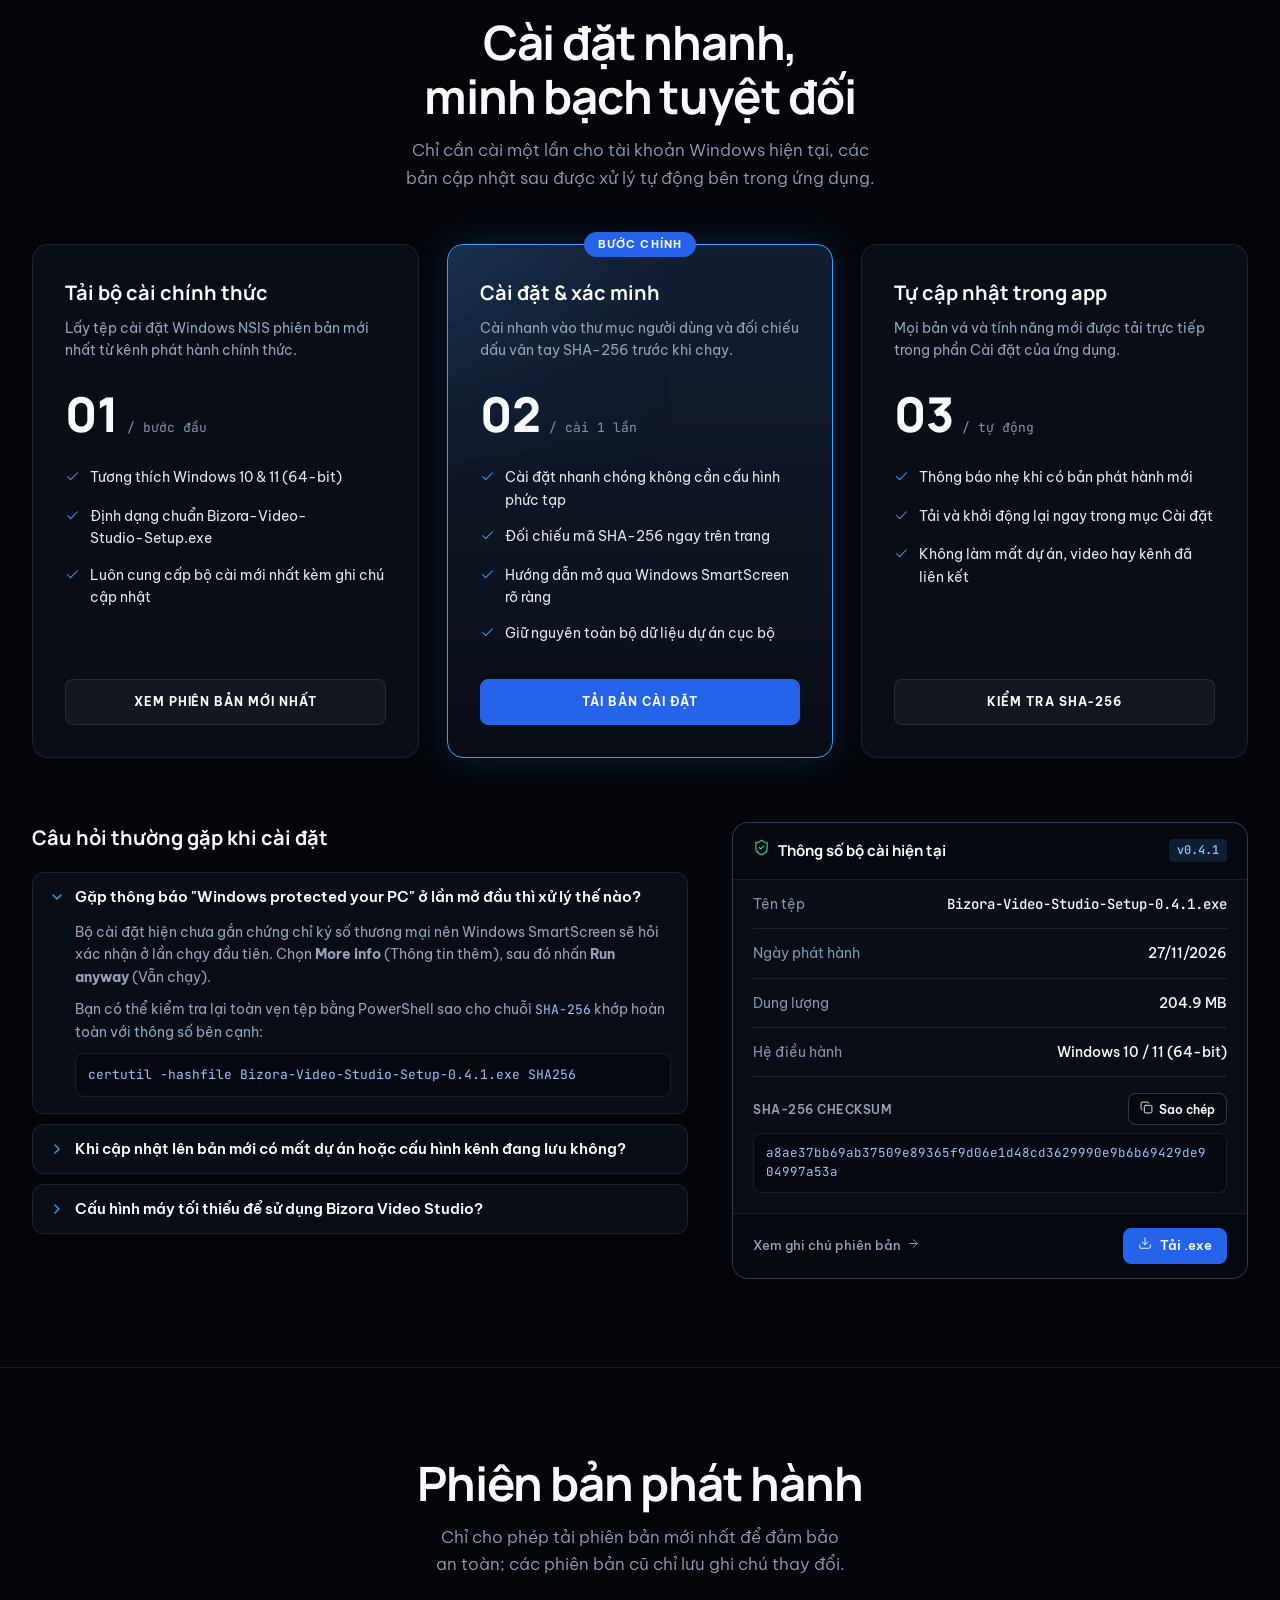
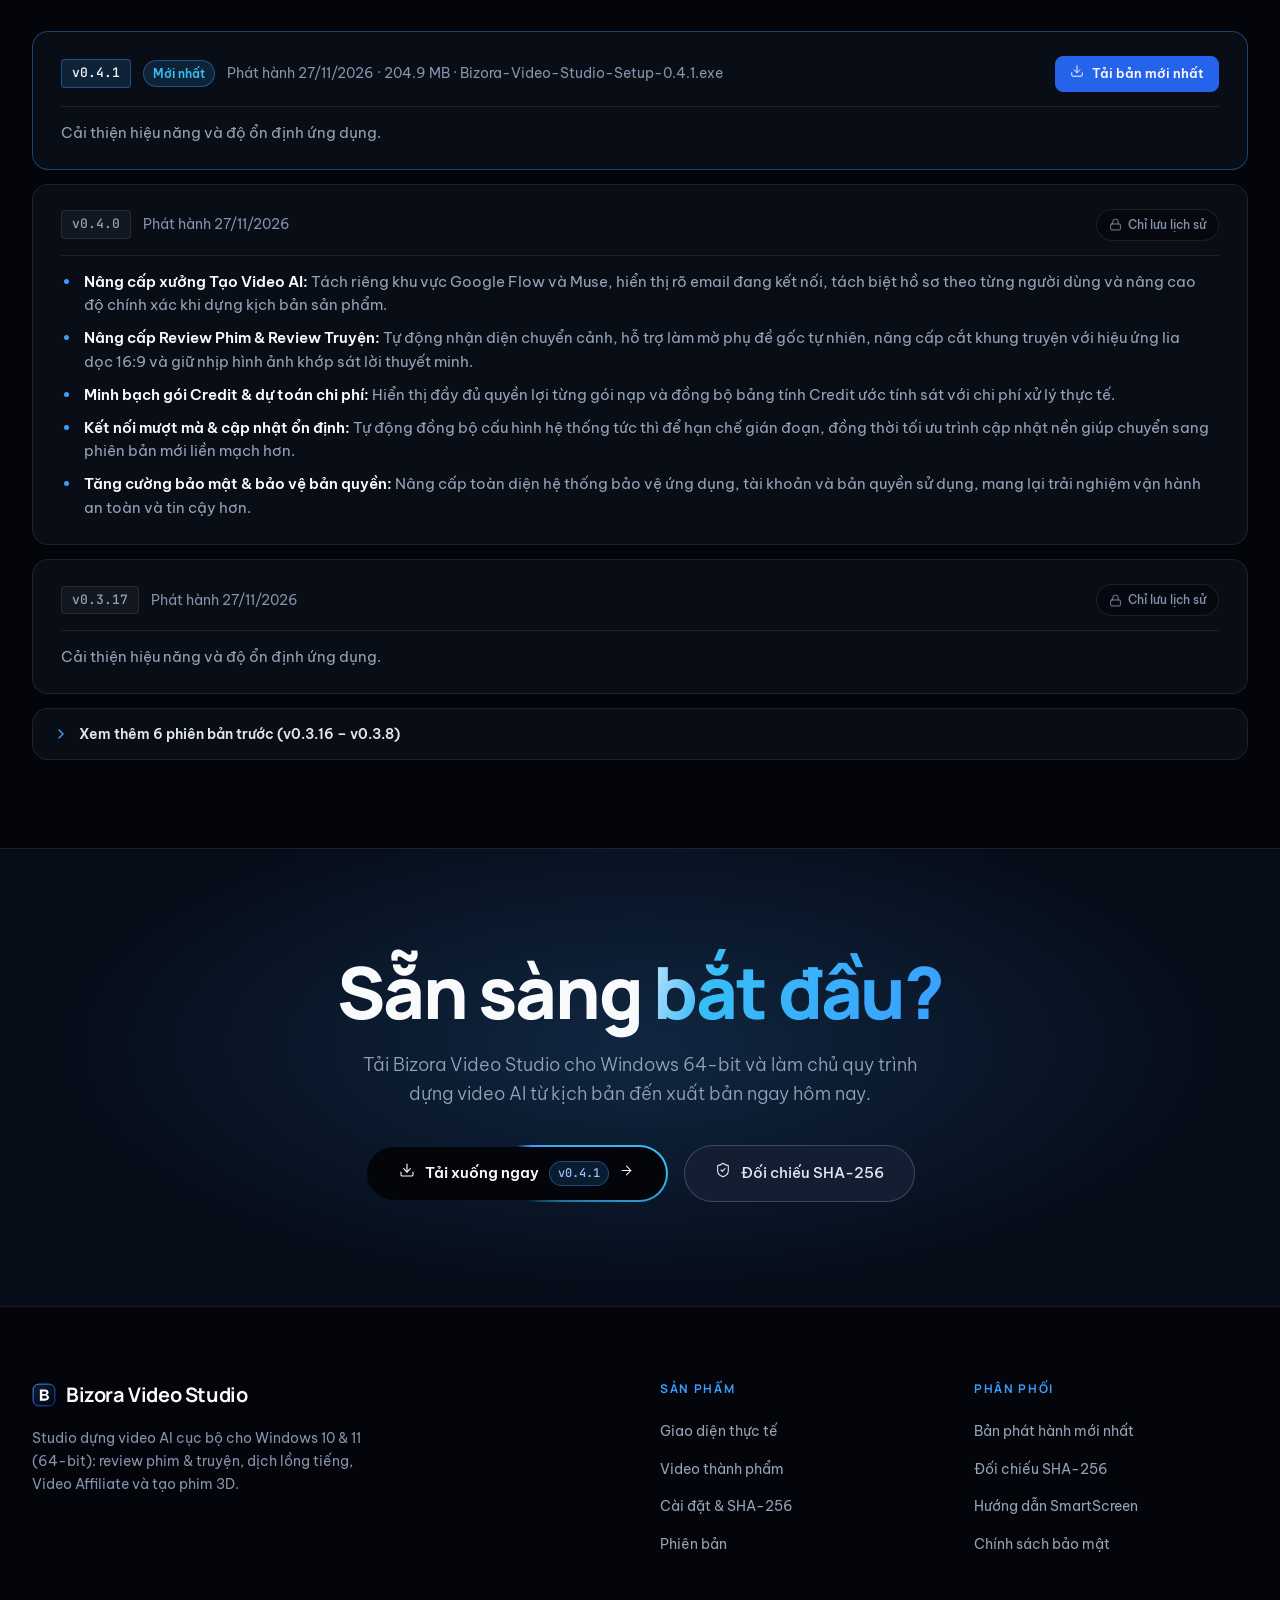
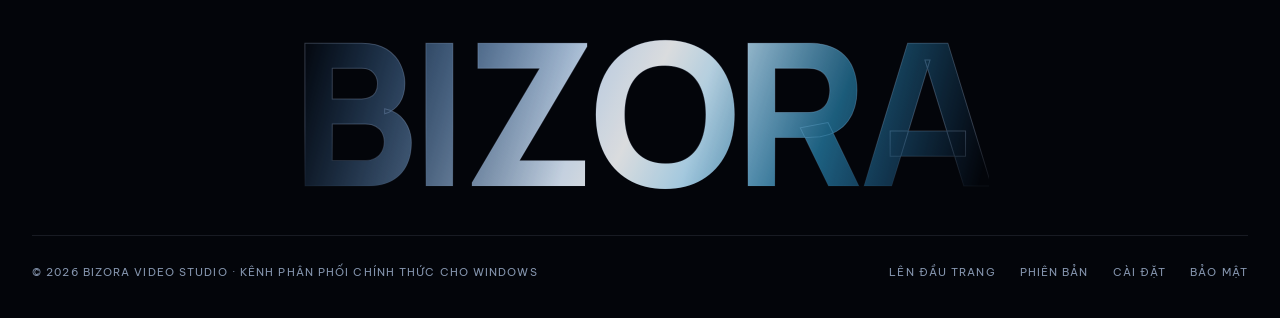
==== commit 50c8c2de: "feat(site): add bilingual Privacy Policy page for Microsoft Store" ====
--- a/index.html
+++ b/index.html
@@ -453,6 +453,7 @@
           <li><a href="#phien-ban">Bản phát hành mới nhất</a></li>
           <li><a href="#kiem-tra-tep">Đối chiếu SHA-256</a></li>
           <li><a href="#faq-heading">Hướng dẫn SmartScreen</a></li>
+          <li><a href="./privacy/">Chính sách bảo mật</a></li>
         </ul>
       </div>
     </div>
@@ -468,6 +469,7 @@
         <a href="#top">Lên đầu trang</a>
         <a href="#phien-ban">Phiên bản</a>
         <a href="#huong-dan">Cài đặt</a>
+        <a href="./privacy/">Bảo mật</a>
       </div>
     </div>
   </footer>
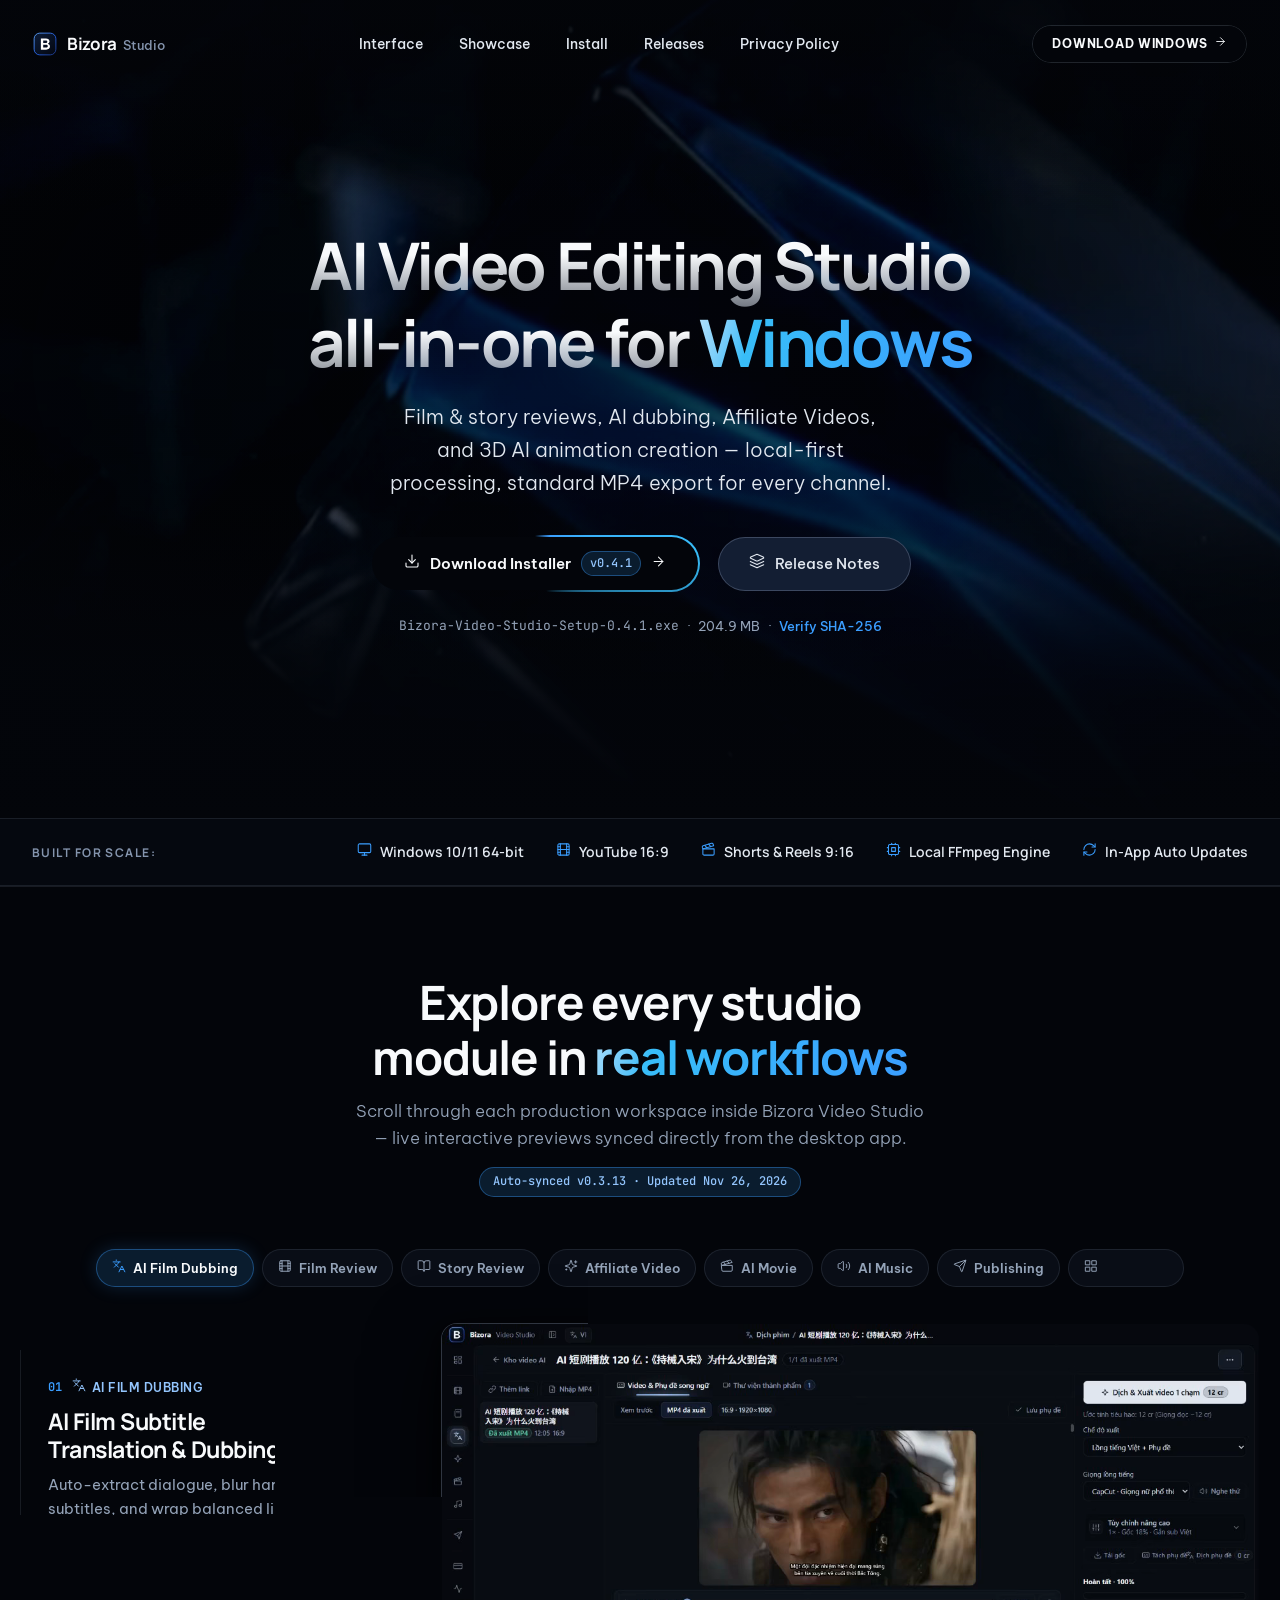
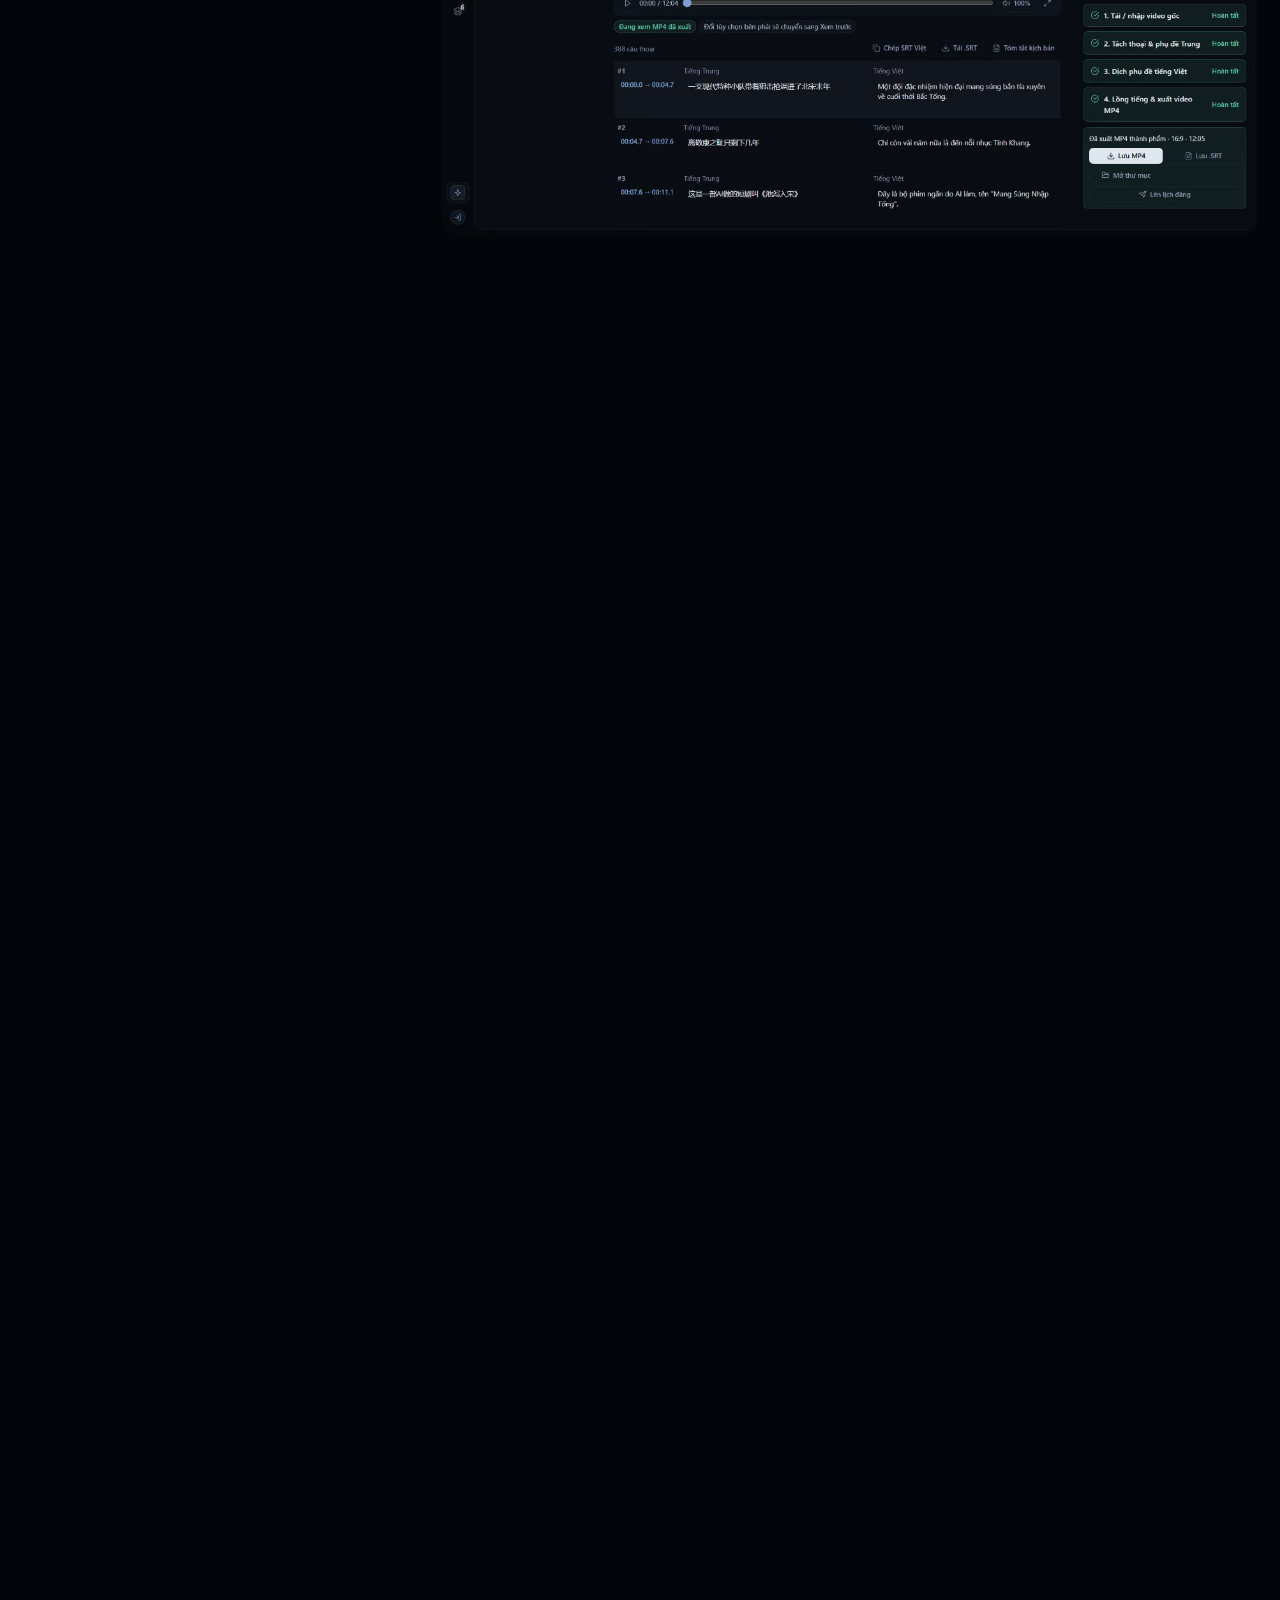
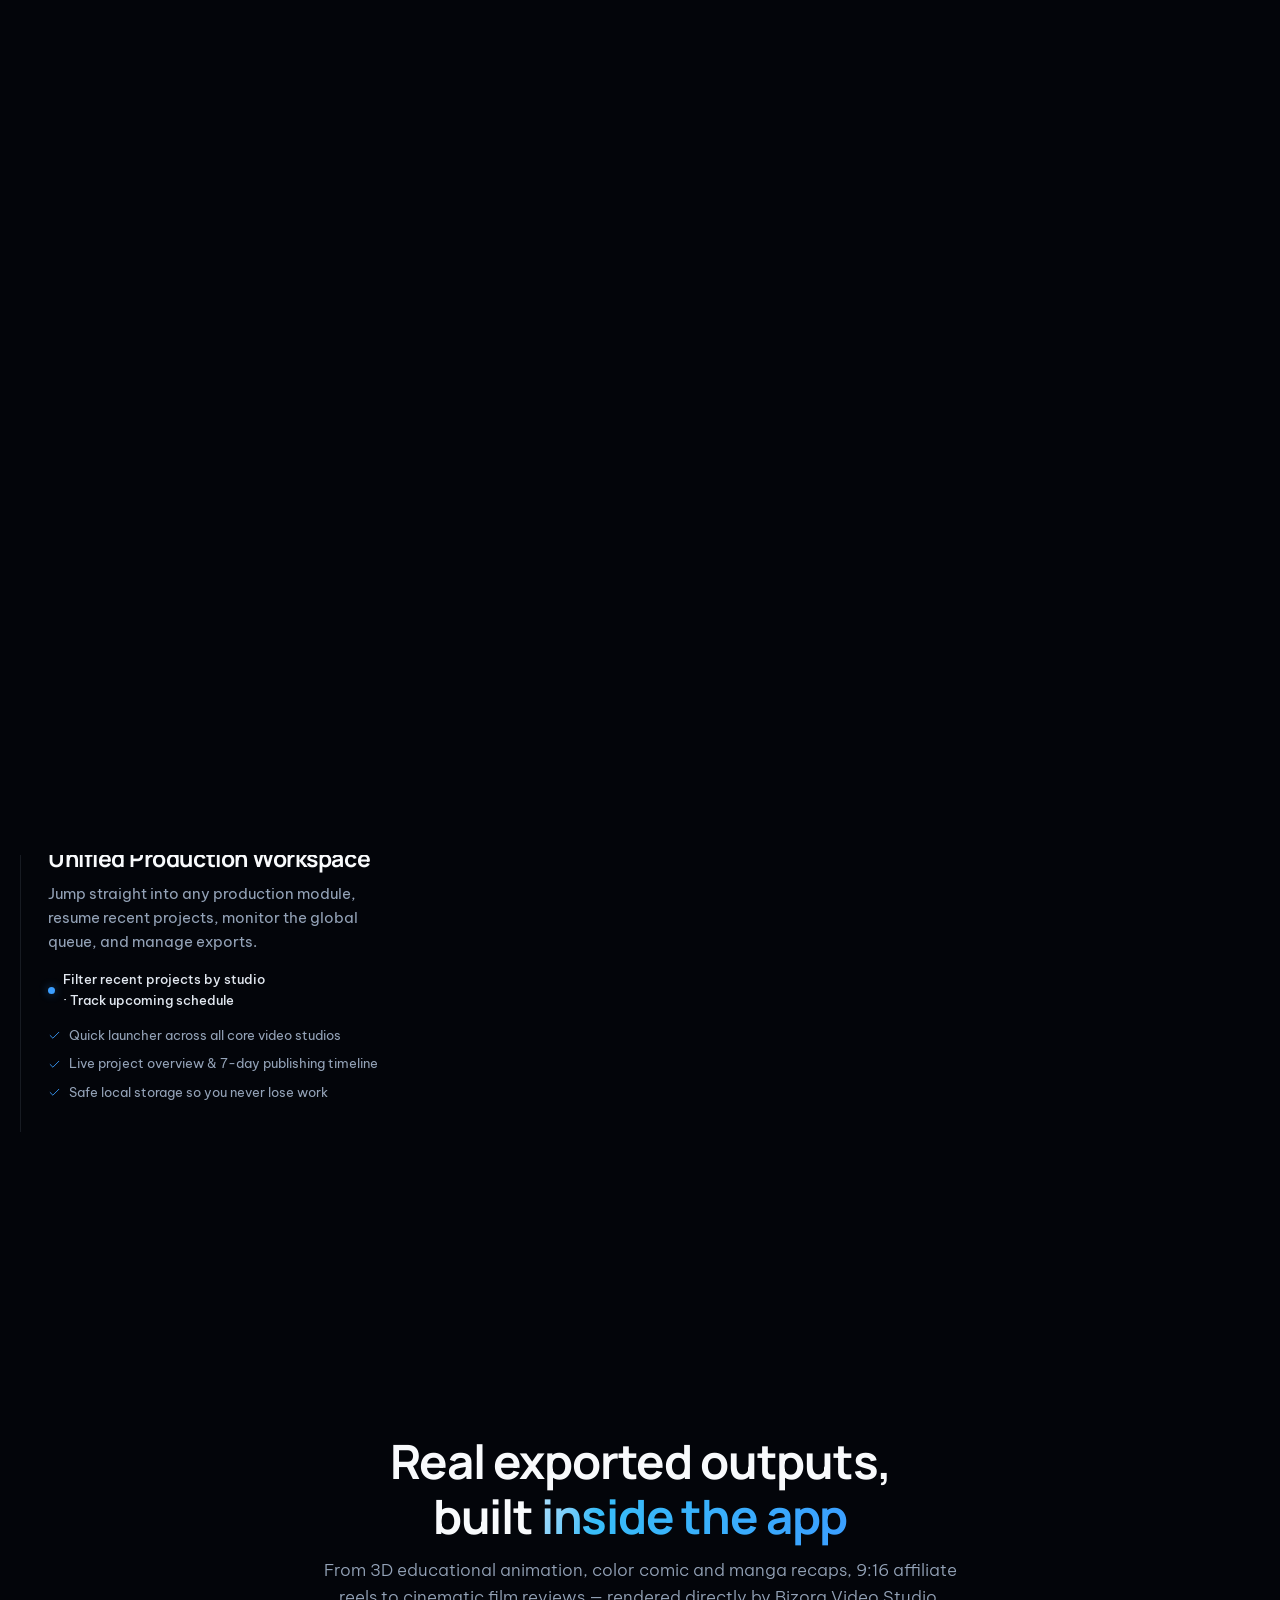
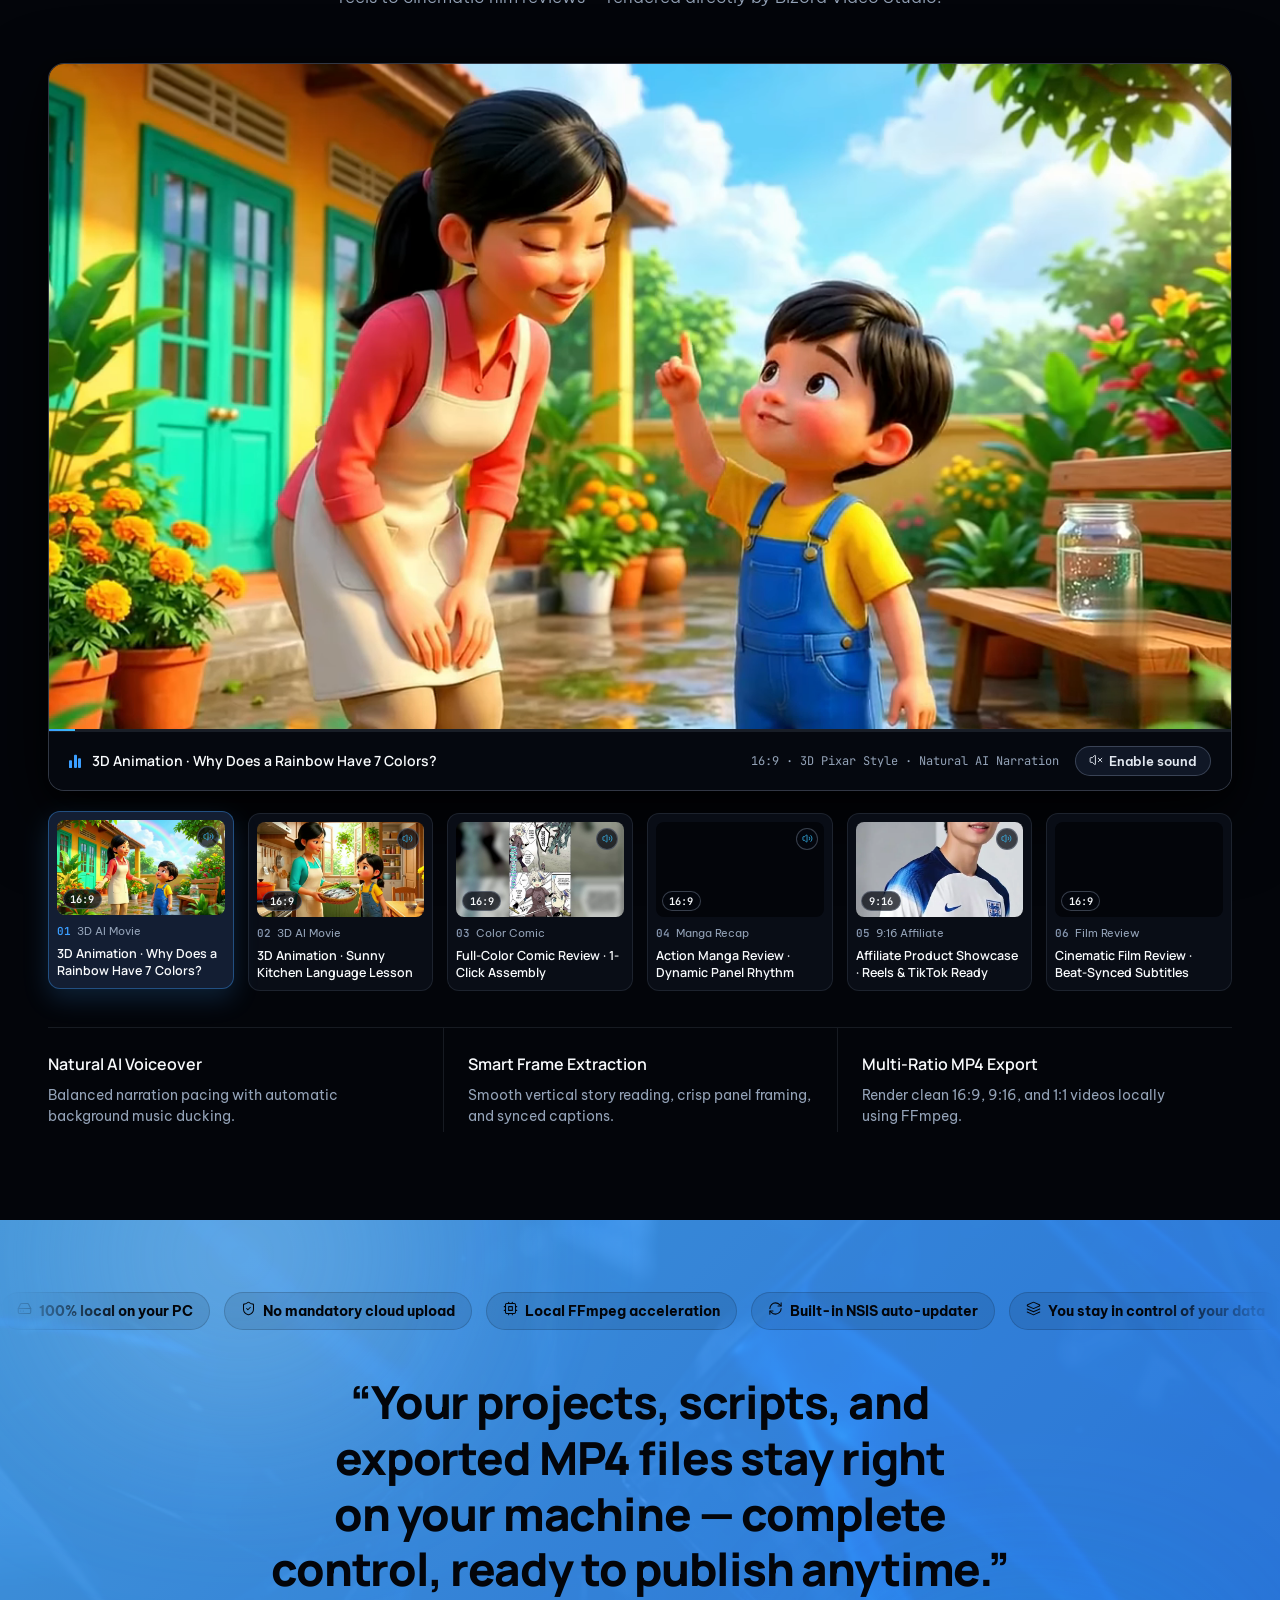
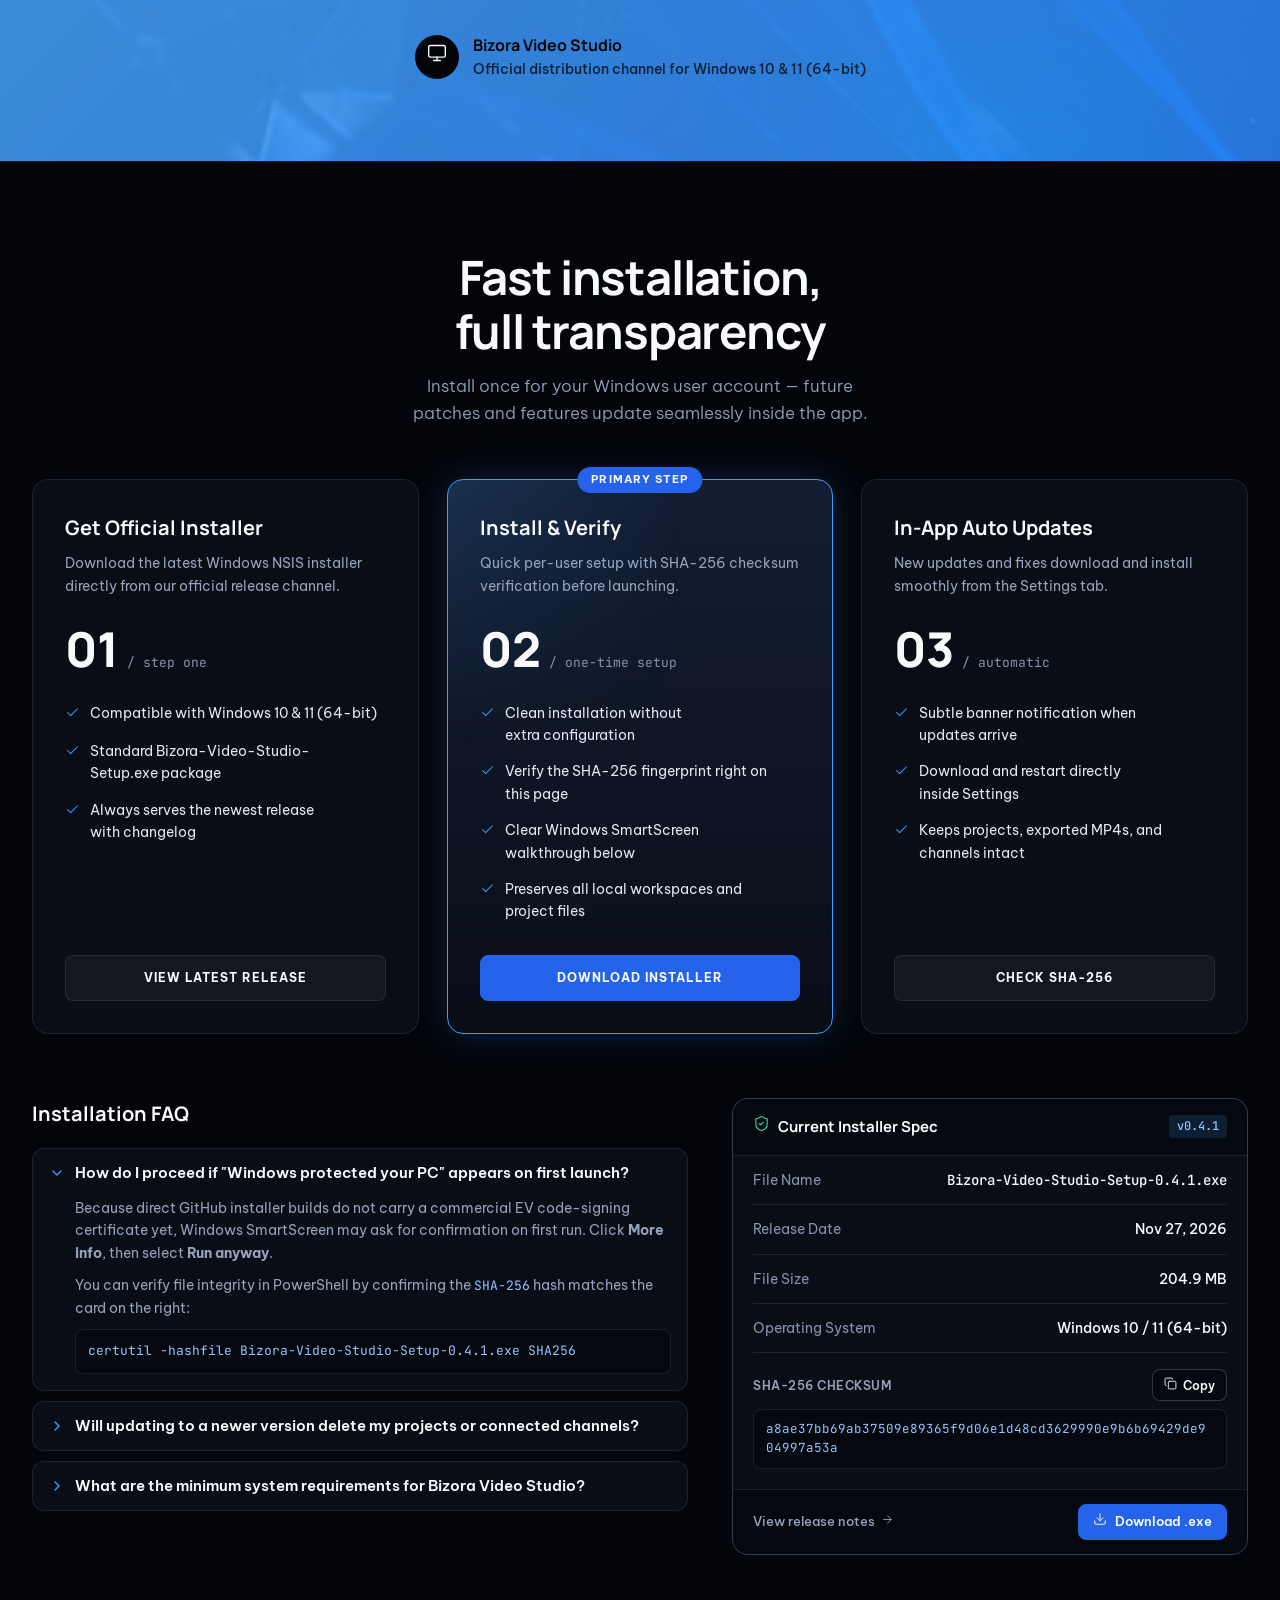
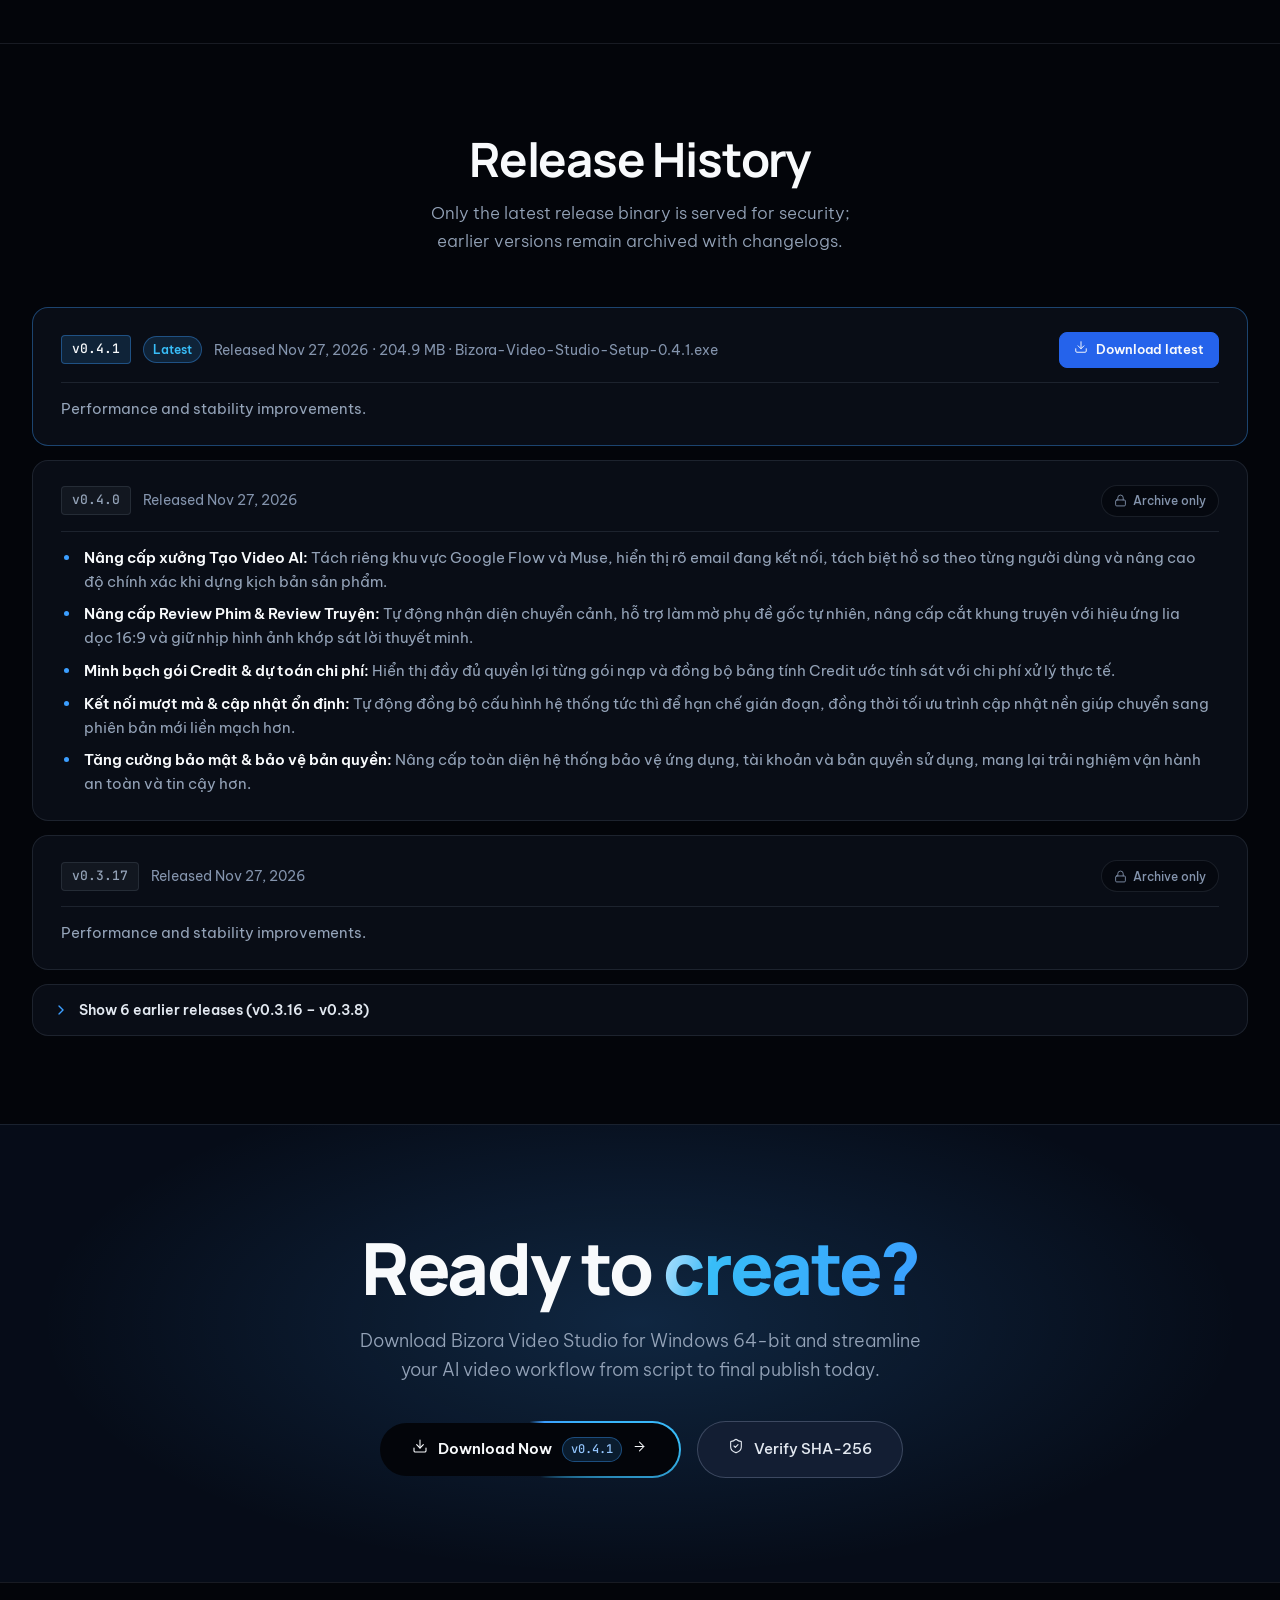
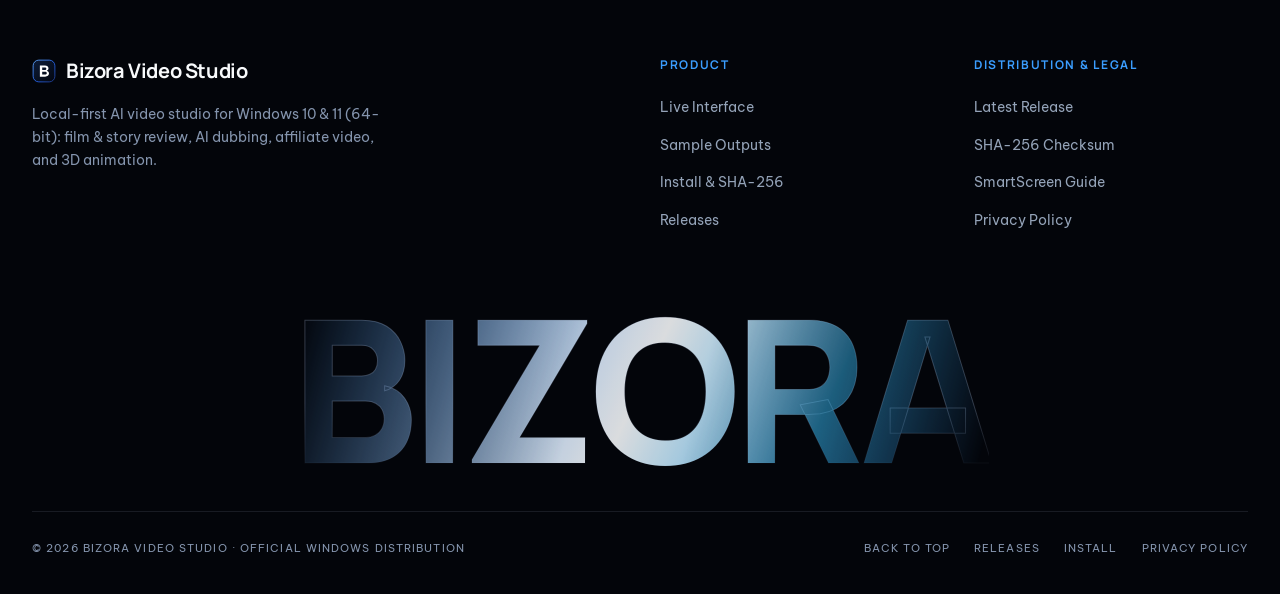
==== commit 2884c8e9: "feat(site): default website to English and add Privacy Policy to top navbar" ====
--- a/index.html
+++ b/index.html
@@ -1,32 +1,32 @@
 <!doctype html>
-<html lang="vi">
+<html lang="en">
 <head>
   <meta charset="utf-8">
   <meta name="viewport" content="width=device-width, initial-scale=1">
-  <title>Bizora Video Studio — Studio dựng video AI trên Windows</title>
-  <meta name="description" content="Dựng video review phim &amp; truyện, dịch lồng tiếng, Video Affiliate và hoạt hình 3D cục bộ trên Windows 10/11 — xuất MP4 chuẩn mọi kênh.">
+  <title>Bizora Video Studio — AI Video Production Studio for Windows</title>
+  <meta name="description" content="Create film and story reviews, AI dubbing, affiliate videos, and 3D AI animations locally on Windows 10/11 — standard MP4 export for every channel.">
   <meta name="theme-color" content="#03050a">
   <meta name="color-scheme" content="dark">
   <link rel="canonical" href="https://videoai.bizora.com.vn/">
 
   <meta property="og:type" content="website">
   <meta property="og:site_name" content="Bizora Video Studio">
-  <meta property="og:locale" content="vi_VN">
+  <meta property="og:locale" content="en_US">
   <meta property="og:url" content="https://videoai.bizora.com.vn/">
-  <meta property="og:title" content="Bizora Video Studio — Studio dựng video AI trên Windows">
-  <meta property="og:description" content="Dựng review phim &amp; truyện, dịch lồng tiếng, Video Affiliate và hoạt hình 3D cục bộ trên Windows 10/11.">
+  <meta property="og:title" content="Bizora Video Studio — AI Video Production Studio for Windows">
+  <meta property="og:description" content="Create film and story reviews, AI dubbing, affiliate videos, and 3D AI animations locally on Windows 10/11.">
   <meta property="og:image" content="https://videoai.bizora.com.vn/assets/og-cover.jpg?v=20261126b">
   <meta property="og:image:secure_url" content="https://videoai.bizora.com.vn/assets/og-cover.jpg?v=20261126b">
   <meta property="og:image:type" content="image/jpeg">
   <meta property="og:image:width" content="1200">
   <meta property="og:image:height" content="630">
-  <meta property="og:image:alt" content="Bizora Video Studio — Studio dựng video AI tất cả trong một trên Windows">
+  <meta property="og:image:alt" content="Bizora Video Studio — All-in-one AI video production studio for Windows">
 
   <meta name="twitter:card" content="summary_large_image">
-  <meta name="twitter:title" content="Bizora Video Studio — Studio dựng video AI trên Windows">
-  <meta name="twitter:description" content="Dựng review phim &amp; truyện, dịch lồng tiếng, Video Affiliate và hoạt hình 3D cục bộ trên Windows 10/11.">
+  <meta name="twitter:title" content="Bizora Video Studio — AI Video Production Studio for Windows">
+  <meta name="twitter:description" content="Create film and story reviews, AI dubbing, affiliate videos, and 3D AI animations locally on Windows 10/11.">
   <meta name="twitter:image" content="https://videoai.bizora.com.vn/assets/og-cover.jpg?v=20261126b">
-  <meta name="twitter:image:alt" content="Bizora Video Studio — Studio dựng video AI tất cả trong một trên Windows">
+  <meta name="twitter:image:alt" content="Bizora Video Studio — All-in-one AI video production studio for Windows">
 
   <link rel="icon" type="image/svg+xml" href="./assets/logo.svg?v=20261126b">
   <link rel="icon" type="image/png" sizes="256x256" href="./assets/icon.png?v=20261126b">
@@ -47,7 +47,7 @@
     "applicationCategory": "MultimediaApplication",
     "url": "https://videoai.bizora.com.vn/",
     "image": "https://videoai.bizora.com.vn/assets/og-cover.jpg?v=20261126b",
-    "description": "Studio dựng video AI cục bộ cho Windows: review phim & truyện, dịch lồng tiếng, Video Affiliate và tạo phim hoạt hình AI 3D.",
+    "description": "Local-first AI video production studio for Windows: film and story reviews, AI dubbing, affiliate videos, and 3D AI animation.",
     "publisher": {
       "@type": "Organization",
       "name": "Bizora",
@@ -57,7 +57,7 @@
   </script>
 </head>
 <body>
-  <a class="skip-link" href="#main-content">Chuyển tới nội dung chính</a>
+  <a class="skip-link" href="#main-content">Skip to main content</a>
 
   <!-- Global Ocean Blue Noir Atmosphere for lower sections -->
   <div class="noir-bg" aria-hidden="true">
@@ -74,7 +74,7 @@
 
   <!-- Adaptive Top Navbar -->
   <header class="topbar">
-    <nav class="pill-nav" aria-label="Điều hướng chính">
+    <nav class="pill-nav" aria-label="Primary navigation">
       <a class="brand" href="#top" aria-label="Bizora Video Studio">
         <img class="brand-logo" src="./assets/logo.svg?v=20261125c" width="24" height="24" alt="">
         <span class="brand-text">
@@ -84,10 +84,11 @@
       </a>
 
       <div class="pill-links">
-        <a href="#giao-dien">Giao diện</a>
-        <a href="#thanh-pham">Thành phẩm</a>
-        <a href="#huong-dan">Cài đặt</a>
-        <a href="#phien-ban">Phiên bản</a>
+        <a href="#giao-dien">Interface</a>
+        <a href="#thanh-pham">Showcase</a>
+        <a href="#huong-dan">Install</a>
+        <a href="#phien-ban">Releases</a>
+        <a href="./privacy/">Privacy Policy</a>
       </div>
 
       <div class="pill-actions">
@@ -95,7 +96,7 @@
           <span class="pill-rim-ring" aria-hidden="true"></span>
           <span class="pill-rim-core" aria-hidden="true"></span>
           <span class="pill-rim-label">
-            <span>Tải Windows</span>
+            <span>Download Windows</span>
             <bizora-icon name="arrow-right" size="13"></bizora-icon>
           </span>
         </a>
@@ -127,21 +128,21 @@
 
         <div class="container hero-inner">
           <h1 class="hero-title">
-            <span class="hero-grad-line">Studio dựng video AI</span>
+            <span class="hero-grad-line">AI Video Editing Studio</span>
             <span class="hero-grad-line">
-              tất cả trong một cho <span class="hero-accent">Windows</span>
+              all-in-one for <span class="hero-accent">Windows</span>
             </span>
           </h1>
 
           <p class="hero-lead">
-            Review phim &amp; truyện, dịch lồng tiếng, Video Affiliate và Tạo phim hoạt hình AI 3D — xử lý cục bộ, xuất MP4 chuẩn mọi kênh.
+            Film &amp; story reviews, AI dubbing, Affiliate Videos, and 3D AI animation creation — local-first processing, standard MP4 export for every channel.
           </p>
 
           <div class="hero-actions">
             <a id="hero-download-btn" class="shiny-cta" href="https://github.com/MTrong2004/Bizora-VideoApp-Releases/releases/latest">
               <span class="shiny-cta-inner">
                 <bizora-icon name="download" size="16"></bizora-icon>
-                <span>Tải bản cài đặt</span>
+                <span>Download Installer</span>
                 <span id="hero-download-ver" class="btn-ver">v0.1.0</span>
                 <bizora-icon name="arrow-right" size="15" class="cta-arrow"></bizora-icon>
               </span>
@@ -149,7 +150,7 @@
 
             <a class="btn-noir-secondary" href="#phien-ban">
               <bizora-icon name="layers" size="16"></bizora-icon>
-              <span>Ghi chú phát hành</span>
+              <span>Release Notes</span>
             </a>
           </div>
 
@@ -158,7 +159,7 @@
             <span class="dot" aria-hidden="true">·</span>
             <span id="hero-asset-size">116.7 MB</span>
             <span class="dot" aria-hidden="true">·</span>
-            <a class="inline-anchor" href="#kiem-tra-tep">Đối chiếu SHA-256</a>
+            <a class="inline-anchor" href="#kiem-tra-tep">Verify SHA-256</a>
           </p>
         </div>
       </bizora-hero-ambient>
@@ -166,13 +167,13 @@
       <!-- Full-Width Capabilities Strip -->
       <div class="trust-strip">
         <div class="container trust-inner">
-          <p class="trust-label">TỐI ƯU TOÀN DIỆN:</p>
+          <p class="trust-label">BUILT FOR SCALE:</p>
           <ul class="trust-items">
             <li><bizora-icon name="monitor" size="15"></bizora-icon><span>Windows 10/11 64-bit</span></li>
             <li><bizora-icon name="film" size="15"></bizora-icon><span>YouTube 16:9</span></li>
             <li><bizora-icon name="clapperboard" size="15"></bizora-icon><span>Shorts &amp; Reels 9:16</span></li>
-            <li><bizora-icon name="cpu" size="15"></bizora-icon><span>FFmpeg cục bộ</span></li>
-            <li><bizora-icon name="refresh-cw" size="15"></bizora-icon><span>Tự cập nhật trong app</span></li>
+            <li><bizora-icon name="cpu" size="15"></bizora-icon><span>Local FFmpeg Engine</span></li>
+            <li><bizora-icon name="refresh-cw" size="15"></bizora-icon><span>In-App Auto Updates</span></li>
           </ul>
         </div>
       </div>
@@ -183,9 +184,9 @@
       <div class="container container-wide">
         <div class="section-head section-head-center" data-reveal>
           <h2>
-            Lướt khám phá từng tính năng, xem <span class="text-accent">thao tác thực tế</span>
+            Explore every studio module in <span class="text-accent">real workflows</span>
           </h2>
-          <p>Cuộn trang để theo dõi trực tiếp từng xưởng sản xuất trong Bizora Video Studio — màn hình động tự đồng bộ mới nhất theo mỗi bản dựng.</p>
+          <p>Scroll through each production workspace inside Bizora Video Studio — live interactive previews synced directly from the desktop app.</p>
           <p class="ui-sync-meta mono" id="ui-sync-meta" hidden></p>
         </div>
 
@@ -198,9 +199,9 @@
       <div class="container container-wide">
         <div class="section-head section-head-center" data-reveal>
           <h2>
-            Thành phẩm thực tế, dựng trọn <span class="text-accent">từ ứng dụng</span>
+            Real exported outputs, built <span class="text-accent">inside the app</span>
           </h2>
-          <p>Từ phim hoạt hình 3D dạy học, review truyện màu, manga, Video Affiliate 9:16 đến review phim điện ảnh — tất cả đều xuất trực tiếp từ Bizora Video Studio.</p>
+          <p>From 3D educational animation, color comic and manga recaps, 9:16 affiliate reels to cinematic film reviews — rendered directly by Bizora Video Studio.</p>
         </div>
 
         <bizora-cinema-stage class="cinema-stage" id="cinema-stage" data-reveal>
@@ -208,16 +209,16 @@
 
           <div class="cinema-highlights">
             <div class="highlight-col">
-              <h3>Giọng Việt tự nhiên</h3>
-              <p>Tự ngắt nhịp lời bình và cân bằng âm lượng nhạc nền.</p>
+              <h3>Natural AI Voiceover</h3>
+              <p>Balanced narration pacing with automatic background music ducking.</p>
             </div>
             <div class="highlight-col">
-              <h3>Tách khung thông minh</h3>
-              <p>Đọc truyện cuộn dọc, tách khung rõ nét và khớp phụ đề từng câu.</p>
+              <h3>Smart Frame Extraction</h3>
+              <p>Smooth vertical story reading, crisp panel framing, and synced captions.</p>
             </div>
             <div class="highlight-col">
-              <h3>Xuất MP4 đa tỷ lệ</h3>
-              <p>Dựng chuẩn 16:9, 9:16 và 1:1 bằng FFmpeg ngay trên máy cá nhân.</p>
+              <h3>Multi-Ratio MP4 Export</h3>
+              <p>Render clean 16:9, 9:16, and 1:1 videos locally using FFmpeg.</p>
             </div>
           </div>
         </bizora-cinema-stage>
@@ -244,28 +245,28 @@
         <div class="impact-sheen"></div>
       </div>
 
-      <div class="impact-marquee" aria-label="Ưu điểm nền tảng cục bộ">
+      <div class="impact-marquee" aria-label="Local-first desktop advantages">
         <div class="impact-marquee-viewport">
           <ul class="impact-marquee-track">
-            <li><bizora-icon name="hard-drive" size="15"></bizora-icon><span>100% cục bộ trên máy</span></li>
-            <li><bizora-icon name="shield-check" size="15"></bizora-icon><span>Không cần cloud bắt buộc</span></li>
-            <li><bizora-icon name="cpu" size="15"></bizora-icon><span>Tăng tốc FFmpeg cục bộ</span></li>
-            <li><bizora-icon name="refresh-cw" size="15"></bizora-icon><span>Tự cập nhật NSIS trong app</span></li>
-            <li><bizora-icon name="layers" size="15"></bizora-icon><span>Dữ liệu luôn thuộc quyền kiểm soát</span></li>
+            <li><bizora-icon name="hard-drive" size="15"></bizora-icon><span>100% local on your PC</span></li>
+            <li><bizora-icon name="shield-check" size="15"></bizora-icon><span>No mandatory cloud upload</span></li>
+            <li><bizora-icon name="cpu" size="15"></bizora-icon><span>Local FFmpeg acceleration</span></li>
+            <li><bizora-icon name="refresh-cw" size="15"></bizora-icon><span>Built-in NSIS auto-updater</span></li>
+            <li><bizora-icon name="layers" size="15"></bizora-icon><span>You stay in control of your data</span></li>
           </ul>
           <ul class="impact-marquee-track" aria-hidden="true">
-            <li><bizora-icon name="hard-drive" size="15"></bizora-icon><span>100% cục bộ trên máy</span></li>
-            <li><bizora-icon name="shield-check" size="15"></bizora-icon><span>Không cần cloud bắt buộc</span></li>
-            <li><bizora-icon name="cpu" size="15"></bizora-icon><span>Tăng tốc FFmpeg cục bộ</span></li>
-            <li><bizora-icon name="refresh-cw" size="15"></bizora-icon><span>Tự cập nhật NSIS trong app</span></li>
-            <li><bizora-icon name="layers" size="15"></bizora-icon><span>Dữ liệu luôn thuộc quyền kiểm soát</span></li>
+            <li><bizora-icon name="hard-drive" size="15"></bizora-icon><span>100% local on your PC</span></li>
+            <li><bizora-icon name="shield-check" size="15"></bizora-icon><span>No mandatory cloud upload</span></li>
+            <li><bizora-icon name="cpu" size="15"></bizora-icon><span>Local FFmpeg acceleration</span></li>
+            <li><bizora-icon name="refresh-cw" size="15"></bizora-icon><span>Built-in NSIS auto-updater</span></li>
+            <li><bizora-icon name="layers" size="15"></bizora-icon><span>You stay in control of your data</span></li>
           </ul>
         </div>
       </div>
 
       <div class="container impact-band-inner" data-reveal>
         <h2 id="impact-statement" class="impact-quote">
-          “Toàn bộ dự án, kịch bản và tệp MP4 đều nằm gọn trên máy của bạn — chủ động tuyệt đối, xuất bản tức thì.”
+          “Your projects, scripts, and exported MP4 files stay right on your machine — complete control, ready to publish anytime.”
         </h2>
 
         <div class="impact-identity">
@@ -274,7 +275,7 @@
           </div>
           <div class="impact-identity-text">
             <strong>Bizora Video Studio</strong>
-            <span>Kênh phát hành chính thức cho Windows 10 &amp; 11 (64-bit)</span>
+            <span>Official distribution channel for Windows 10 &amp; 11 (64-bit)</span>
           </div>
         </div>
       </div>
@@ -284,103 +285,103 @@
     <section id="huong-dan" class="section section-bordered">
       <div class="container">
         <div class="section-head section-head-center" data-reveal>
-          <h2>Cài đặt nhanh, minh bạch tuyệt đối</h2>
-          <p>Chỉ cần cài một lần cho tài khoản Windows hiện tại, các bản cập nhật sau được xử lý tự động bên trong ứng dụng.</p>
+          <h2>Fast installation, full transparency</h2>
+          <p>Install once for your Windows user account — future patches and features update seamlessly inside the app.</p>
         </div>
 
         <div class="install-grid">
           <article class="tier-card" data-reveal>
             <div class="tier-head">
-              <h3>Tải bộ cài chính thức</h3>
-              <p>Lấy tệp cài đặt Windows NSIS phiên bản mới nhất từ kênh phát hành chính thức.</p>
+              <h3>Get Official Installer</h3>
+              <p>Download the latest Windows NSIS installer directly from our official release channel.</p>
             </div>
             <div class="tier-metric">
               <span class="tier-num">01</span>
-              <span class="tier-unit">/ bước đầu</span>
+              <span class="tier-unit">/ step one</span>
             </div>
             <ul class="tier-list">
-              <li><bizora-icon name="check" size="15"></bizora-icon><span>Tương thích Windows 10 &amp; 11 (64-bit)</span></li>
-              <li><bizora-icon name="check" size="15"></bizora-icon><span>Định dạng chuẩn Bizora-Video-Studio-Setup.exe</span></li>
-              <li><bizora-icon name="check" size="15"></bizora-icon><span>Luôn cung cấp bộ cài mới nhất kèm ghi chú cập nhật</span></li>
+              <li><bizora-icon name="check" size="15"></bizora-icon><span>Compatible with Windows 10 &amp; 11 (64-bit)</span></li>
+              <li><bizora-icon name="check" size="15"></bizora-icon><span>Standard Bizora-Video-Studio-Setup.exe package</span></li>
+              <li><bizora-icon name="check" size="15"></bizora-icon><span>Always serves the newest release with changelog</span></li>
             </ul>
-            <a class="tier-btn tier-btn-ghost" href="#phien-ban">Xem phiên bản mới nhất</a>
+            <a class="tier-btn tier-btn-ghost" href="#phien-ban">View latest release</a>
           </article>
 
           <article class="tier-card tier-card-featured" data-reveal>
-            <span class="tier-badge">Bước chính</span>
+            <span class="tier-badge">Primary Step</span>
             <div class="tier-head">
-              <h3>Cài đặt &amp; xác minh</h3>
-              <p>Cài nhanh vào thư mục người dùng và đối chiếu dấu vân tay SHA-256 trước khi chạy.</p>
+              <h3>Install &amp; Verify</h3>
+              <p>Quick per-user setup with SHA-256 checksum verification before launching.</p>
             </div>
             <div class="tier-metric">
               <span class="tier-num">02</span>
-              <span class="tier-unit">/ cài 1 lần</span>
+              <span class="tier-unit">/ one-time setup</span>
             </div>
             <ul class="tier-list">
-              <li><bizora-icon name="check" size="15"></bizora-icon><span>Cài đặt nhanh chóng không cần cấu hình phức tạp</span></li>
-              <li><bizora-icon name="check" size="15"></bizora-icon><span>Đối chiếu mã SHA-256 ngay trên trang</span></li>
-              <li><bizora-icon name="check" size="15"></bizora-icon><span>Hướng dẫn mở qua Windows SmartScreen rõ ràng</span></li>
-              <li><bizora-icon name="check" size="15"></bizora-icon><span>Giữ nguyên toàn bộ dữ liệu dự án cục bộ</span></li>
+              <li><bizora-icon name="check" size="15"></bizora-icon><span>Clean installation without extra configuration</span></li>
+              <li><bizora-icon name="check" size="15"></bizora-icon><span>Verify the SHA-256 fingerprint right on this page</span></li>
+              <li><bizora-icon name="check" size="15"></bizora-icon><span>Clear Windows SmartScreen walkthrough below</span></li>
+              <li><bizora-icon name="check" size="15"></bizora-icon><span>Preserves all local workspaces and project files</span></li>
             </ul>
-            <a id="step-download-btn" class="tier-btn tier-btn-primary" href="https://github.com/MTrong2004/Bizora-VideoApp-Releases/releases/latest">Tải bản cài đặt</a>
+            <a id="step-download-btn" class="tier-btn tier-btn-primary" href="https://github.com/MTrong2004/Bizora-VideoApp-Releases/releases/latest">Download Installer</a>
           </article>
 
           <article class="tier-card" data-reveal>
             <div class="tier-head">
-              <h3>Tự cập nhật trong app</h3>
-              <p>Mọi bản vá và tính năng mới được tải trực tiếp trong phần Cài đặt của ứng dụng.</p>
+              <h3>In-App Auto Updates</h3>
+              <p>New updates and fixes download and install smoothly from the Settings tab.</p>
             </div>
             <div class="tier-metric">
               <span class="tier-num">03</span>
-              <span class="tier-unit">/ tự động</span>
+              <span class="tier-unit">/ automatic</span>
             </div>
             <ul class="tier-list">
-              <li><bizora-icon name="check" size="15"></bizora-icon><span>Thông báo nhẹ khi có bản phát hành mới</span></li>
-              <li><bizora-icon name="check" size="15"></bizora-icon><span>Tải và khởi động lại ngay trong mục Cài đặt</span></li>
-              <li><bizora-icon name="check" size="15"></bizora-icon><span>Không làm mất dự án, video hay kênh đã liên kết</span></li>
+              <li><bizora-icon name="check" size="15"></bizora-icon><span>Subtle banner notification when updates arrive</span></li>
+              <li><bizora-icon name="check" size="15"></bizora-icon><span>Download and restart directly inside Settings</span></li>
+              <li><bizora-icon name="check" size="15"></bizora-icon><span>Keeps projects, exported MP4s, and channels intact</span></li>
             </ul>
-            <a class="tier-btn tier-btn-ghost" href="#kiem-tra-tep">Kiểm tra SHA-256</a>
+            <a class="tier-btn tier-btn-ghost" href="#kiem-tra-tep">Check SHA-256</a>
           </article>
         </div>
 
         <div class="verify-split">
           <section class="accordion" aria-labelledby="faq-heading" data-reveal>
-            <h3 id="faq-heading" class="faq-title">Câu hỏi thường gặp khi cài đặt</h3>
+            <h3 id="faq-heading" class="faq-title">Installation FAQ</h3>
 
             <details open>
-              <summary>Gặp thông báo "Windows protected your PC" ở lần mở đầu thì xử lý thế nào?</summary>
+              <summary>How do I proceed if "Windows protected your PC" appears on first launch?</summary>
               <div class="faq-body">
                 <p>
-                  Bộ cài đặt hiện chưa gắn chứng chỉ ký số thương mại nên Windows SmartScreen sẽ hỏi xác nhận ở lần chạy đầu tiên.
-                  Chọn <strong>More info</strong> (Thông tin thêm), sau đó nhấn <strong>Run anyway</strong> (Vẫn chạy).
+                  Because direct GitHub installer builds do not carry a commercial EV code-signing certificate yet, Windows SmartScreen may ask for confirmation on first run.
+                  Click <strong>More info</strong>, then select <strong>Run anyway</strong>.
                 </p>
                 <p>
-                  Bạn có thể kiểm tra lại toàn vẹn tệp bằng PowerShell sao cho chuỗi <code>SHA-256</code> khớp hoàn toàn với thông số bên cạnh:
+                  You can verify file integrity in PowerShell by confirming the <code>SHA-256</code> hash matches the card on the right:
                 </p>
                 <pre class="code-snippet"><code>certutil -hashfile Bizora-Video-Studio-Setup-0.1.0.exe SHA256</code></pre>
               </div>
             </details>
 
             <details>
-              <summary>Khi cập nhật lên bản mới có mất dự án hoặc cấu hình kênh đang lưu không?</summary>
+              <summary>Will updating to a newer version delete my projects or connected channels?</summary>
               <div class="faq-body">
                 <p>
-                  Không. Thư mục dự án, tệp MP4 đã xuất và thông tin kênh được lưu riêng trong kho dữ liệu trên thiết bị, tách biệt hoàn toàn với tệp chương trình.
+                  No. Project workspaces, exported MP4 videos, and local channel tokens are stored in your user data directory, separate from the application binaries.
                 </p>
               </div>
             </details>
 
             <details>
-              <summary>Cấu hình máy tối thiểu để sử dụng Bizora Video Studio?</summary>
+              <summary>What are the minimum system requirements for Bizora Video Studio?</summary>
               <div class="faq-body">
                 <p>
-                  Cần hệ điều hành <strong>Windows 10 hoặc Windows 11 (64-bit)</strong> và kết nối Internet khi tìm nguồn nội dung, đồng bộ lịch đăng hoặc kiểm tra bản cập nhật mới.
+                  Requires <strong>Windows 10 or Windows 11 (64-bit)</strong> and an Internet connection when invoking AI tools, syncing publishing schedules, or checking for updates.
                 </p>
               </div>
             </details>
           </section>
 
-          <aside id="kiem-tra-tep" class="spec-col" aria-label="Thông số kỹ thuật bản phát hành hiện tại" data-reveal>
+          <aside id="kiem-tra-tep" class="spec-col" aria-label="Current release technical specifications" data-reveal>
             <bizora-checksum-card id="checksum-card"></bizora-checksum-card>
           </aside>
         </div>
@@ -391,8 +392,8 @@
     <section id="phien-ban" class="section section-bordered">
       <div class="container">
         <div class="section-head section-head-center" data-reveal>
-          <h2>Phiên bản phát hành</h2>
-          <p>Chỉ cho phép tải phiên bản mới nhất để đảm bảo an toàn; các phiên bản cũ chỉ lưu ghi chú thay đổi.</p>
+          <h2>Release History</h2>
+          <p>Only the latest release binary is served for security; earlier versions remain archived with changelogs.</p>
         </div>
 
         <bizora-release-notes id="release-notes" data-reveal></bizora-release-notes>
@@ -403,14 +404,14 @@
     <section class="final-cta">
       <div class="final-cta-glow" aria-hidden="true"></div>
       <div class="container final-cta-inner" data-reveal>
-        <h2>Sẵn sàng <span class="text-accent">bắt đầu?</span></h2>
-        <p>Tải Bizora Video Studio cho Windows 64-bit và làm chủ quy trình dựng video AI từ kịch bản đến xuất bản ngay hôm nay.</p>
+        <h2>Ready to <span class="text-accent">create?</span></h2>
+        <p>Download Bizora Video Studio for Windows 64-bit and streamline your AI video workflow from script to final publish today.</p>
 
         <div class="final-cta-actions">
           <a id="cta-download-btn" class="shiny-cta" href="https://github.com/MTrong2004/Bizora-VideoApp-Releases/releases/latest">
             <span class="shiny-cta-inner">
               <bizora-icon name="download" size="16"></bizora-icon>
-              <span>Tải xuống ngay</span>
+              <span>Download Now</span>
               <span id="cta-download-ver" class="btn-ver">v0.1.0</span>
               <bizora-icon name="arrow-right" size="15" class="cta-arrow"></bizora-icon>
             </span>
@@ -418,7 +419,7 @@
 
           <a class="btn-noir-secondary" href="#kiem-tra-tep">
             <bizora-icon name="shield-check" size="16"></bizora-icon>
-            <span>Đối chiếu SHA-256</span>
+            <span>Verify SHA-256</span>
           </a>
         </div>
       </div>
@@ -433,27 +434,27 @@
           <span>Bizora Video Studio</span>
         </div>
         <p class="footer-tagline">
-          Studio dựng video AI cục bộ cho Windows 10 &amp; 11 (64-bit): review phim &amp; truyện, dịch lồng tiếng, Video Affiliate và tạo phim 3D.
+          Local-first AI video studio for Windows 10 &amp; 11 (64-bit): film &amp; story review, AI dubbing, affiliate video, and 3D animation.
         </p>
       </div>
 
       <div class="footer-col">
-        <h4>Sản phẩm</h4>
+        <h4>Product</h4>
         <ul>
-          <li><a href="#giao-dien">Giao diện thực tế</a></li>
-          <li><a href="#thanh-pham">Video thành phẩm</a></li>
-          <li><a href="#huong-dan">Cài đặt &amp; SHA-256</a></li>
-          <li><a href="#phien-ban">Phiên bản</a></li>
+          <li><a href="#giao-dien">Live Interface</a></li>
+          <li><a href="#thanh-pham">Sample Outputs</a></li>
+          <li><a href="#huong-dan">Install &amp; SHA-256</a></li>
+          <li><a href="#phien-ban">Releases</a></li>
         </ul>
       </div>
 
       <div class="footer-col">
-        <h4>Phân phối</h4>
+        <h4>Distribution &amp; Legal</h4>
         <ul>
-          <li><a href="#phien-ban">Bản phát hành mới nhất</a></li>
-          <li><a href="#kiem-tra-tep">Đối chiếu SHA-256</a></li>
-          <li><a href="#faq-heading">Hướng dẫn SmartScreen</a></li>
-          <li><a href="./privacy/">Chính sách bảo mật</a></li>
+          <li><a href="#phien-ban">Latest Release</a></li>
+          <li><a href="#kiem-tra-tep">SHA-256 Checksum</a></li>
+          <li><a href="#faq-heading">SmartScreen Guide</a></li>
+          <li><a href="./privacy/">Privacy Policy</a></li>
         </ul>
       </div>
     </div>
@@ -464,16 +465,16 @@
     </div>
 
     <div class="container footer-bottom">
-      <p>&copy; 2026 Bizora Video Studio · Kênh phân phối chính thức cho Windows</p>
+      <p>&copy; 2026 Bizora Video Studio · Official Windows Distribution</p>
       <div class="footer-bottom-links">
-        <a href="#top">Lên đầu trang</a>
-        <a href="#phien-ban">Phiên bản</a>
-        <a href="#huong-dan">Cài đặt</a>
-        <a href="./privacy/">Bảo mật</a>
+        <a href="#top">Back to top</a>
+        <a href="#phien-ban">Releases</a>
+        <a href="#huong-dan">Install</a>
+        <a href="./privacy/">Privacy Policy</a>
       </div>
     </div>
   </footer>
 
-  <script src="./app.js?v=20261127a" defer></script>
+  <script src="./app.js?v=20261127b" defer></script>
 </body>
 </html>
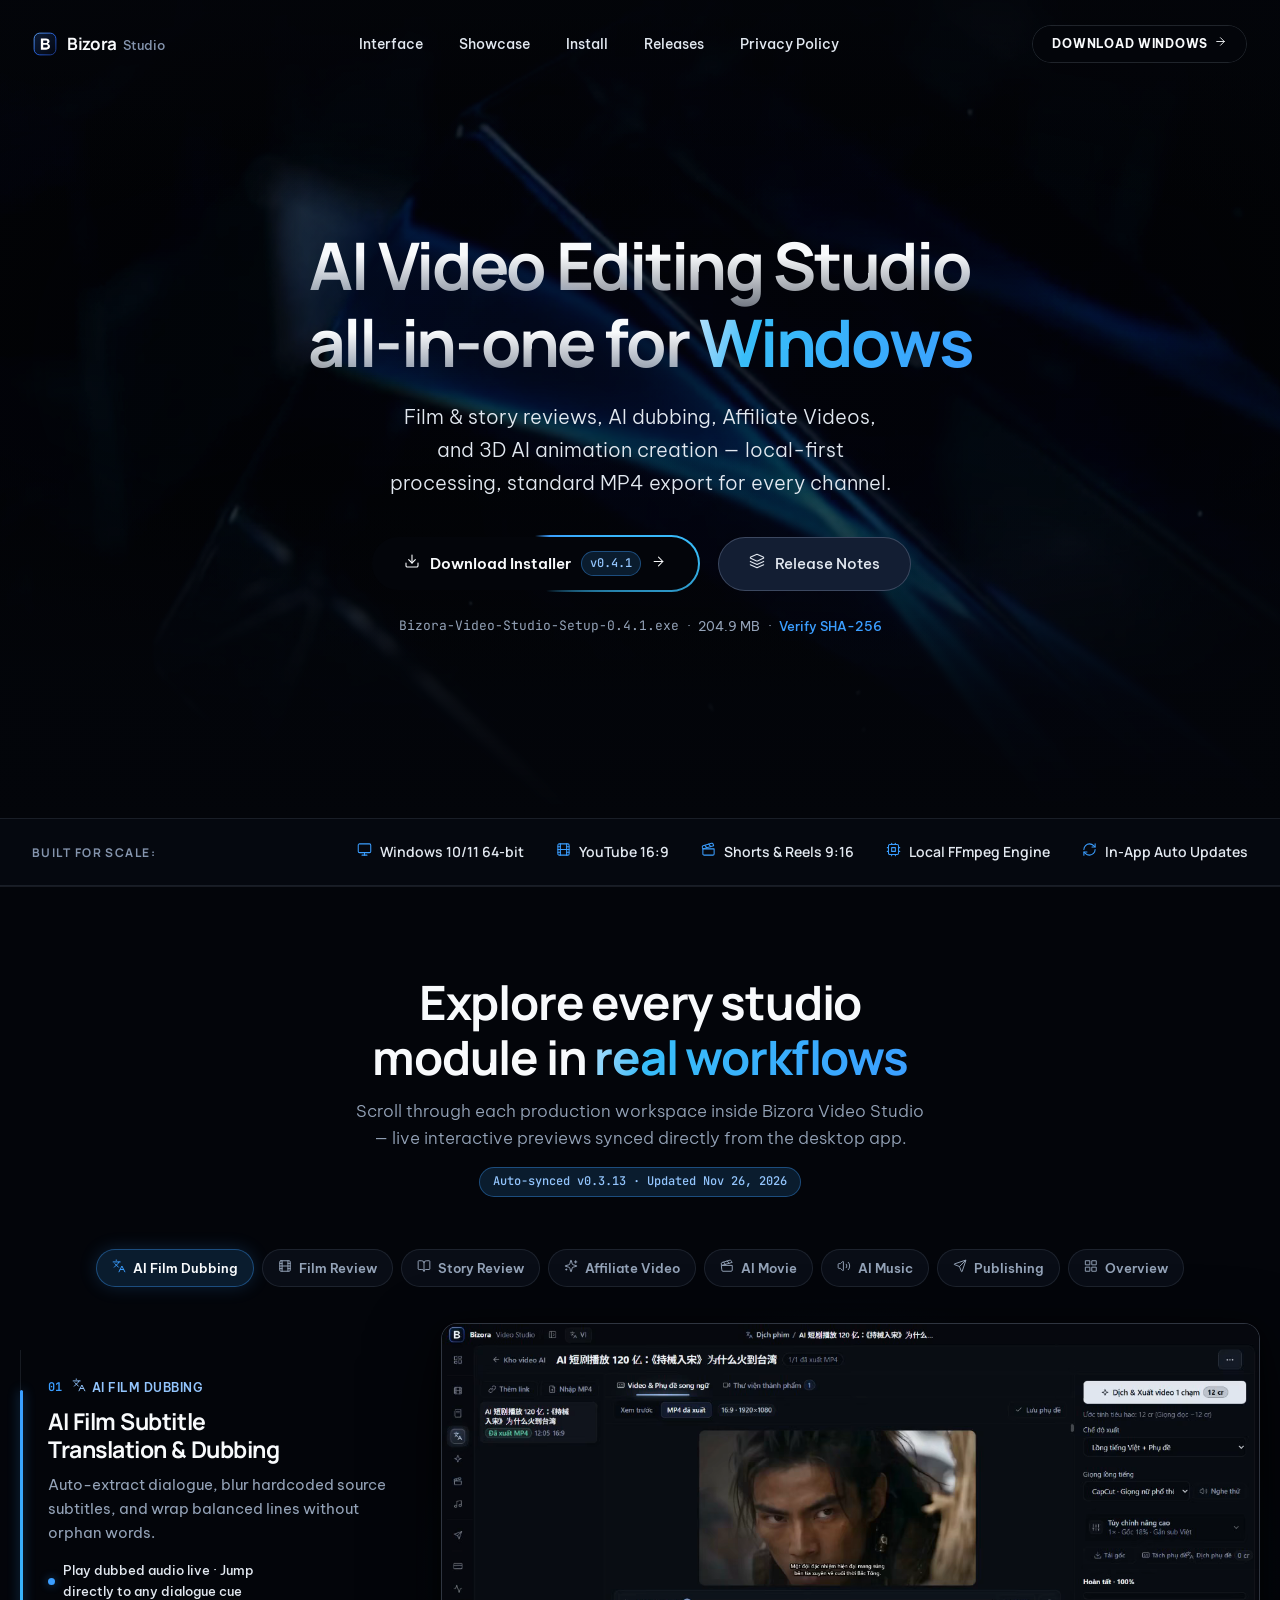
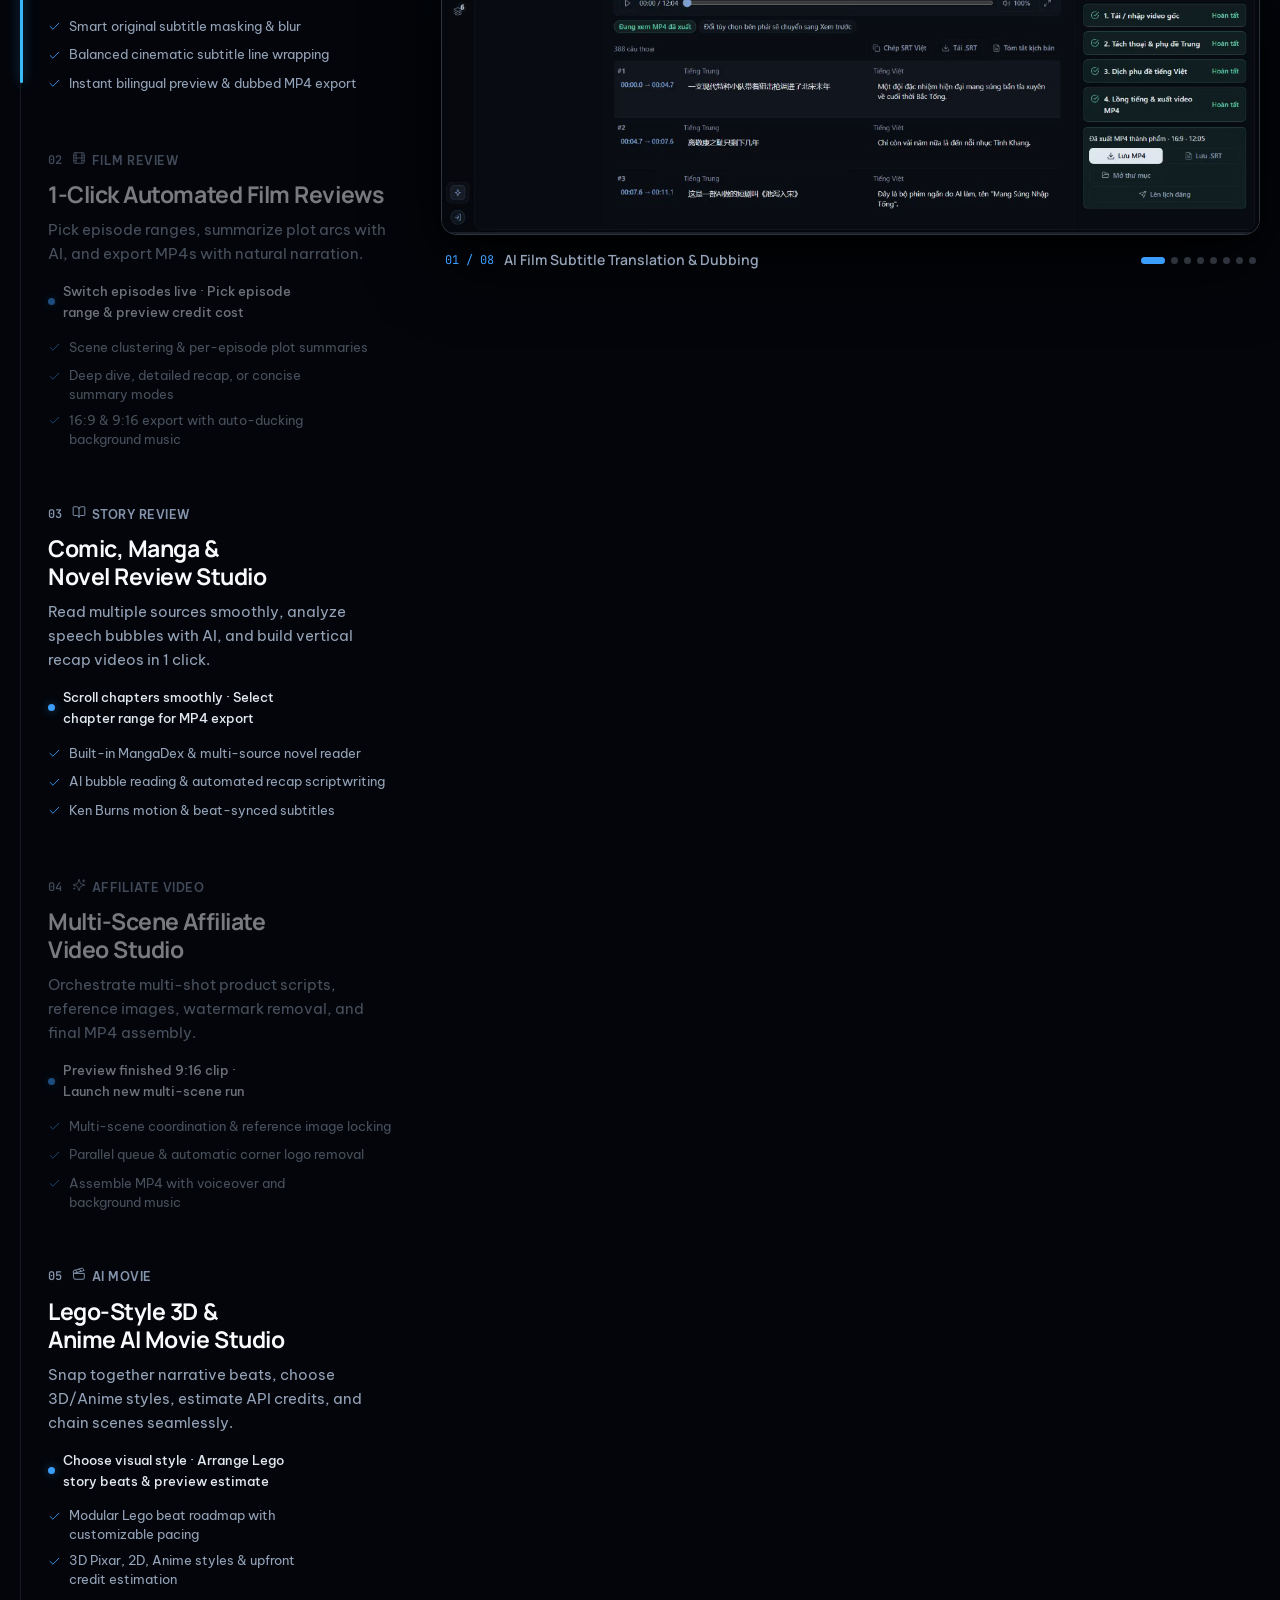
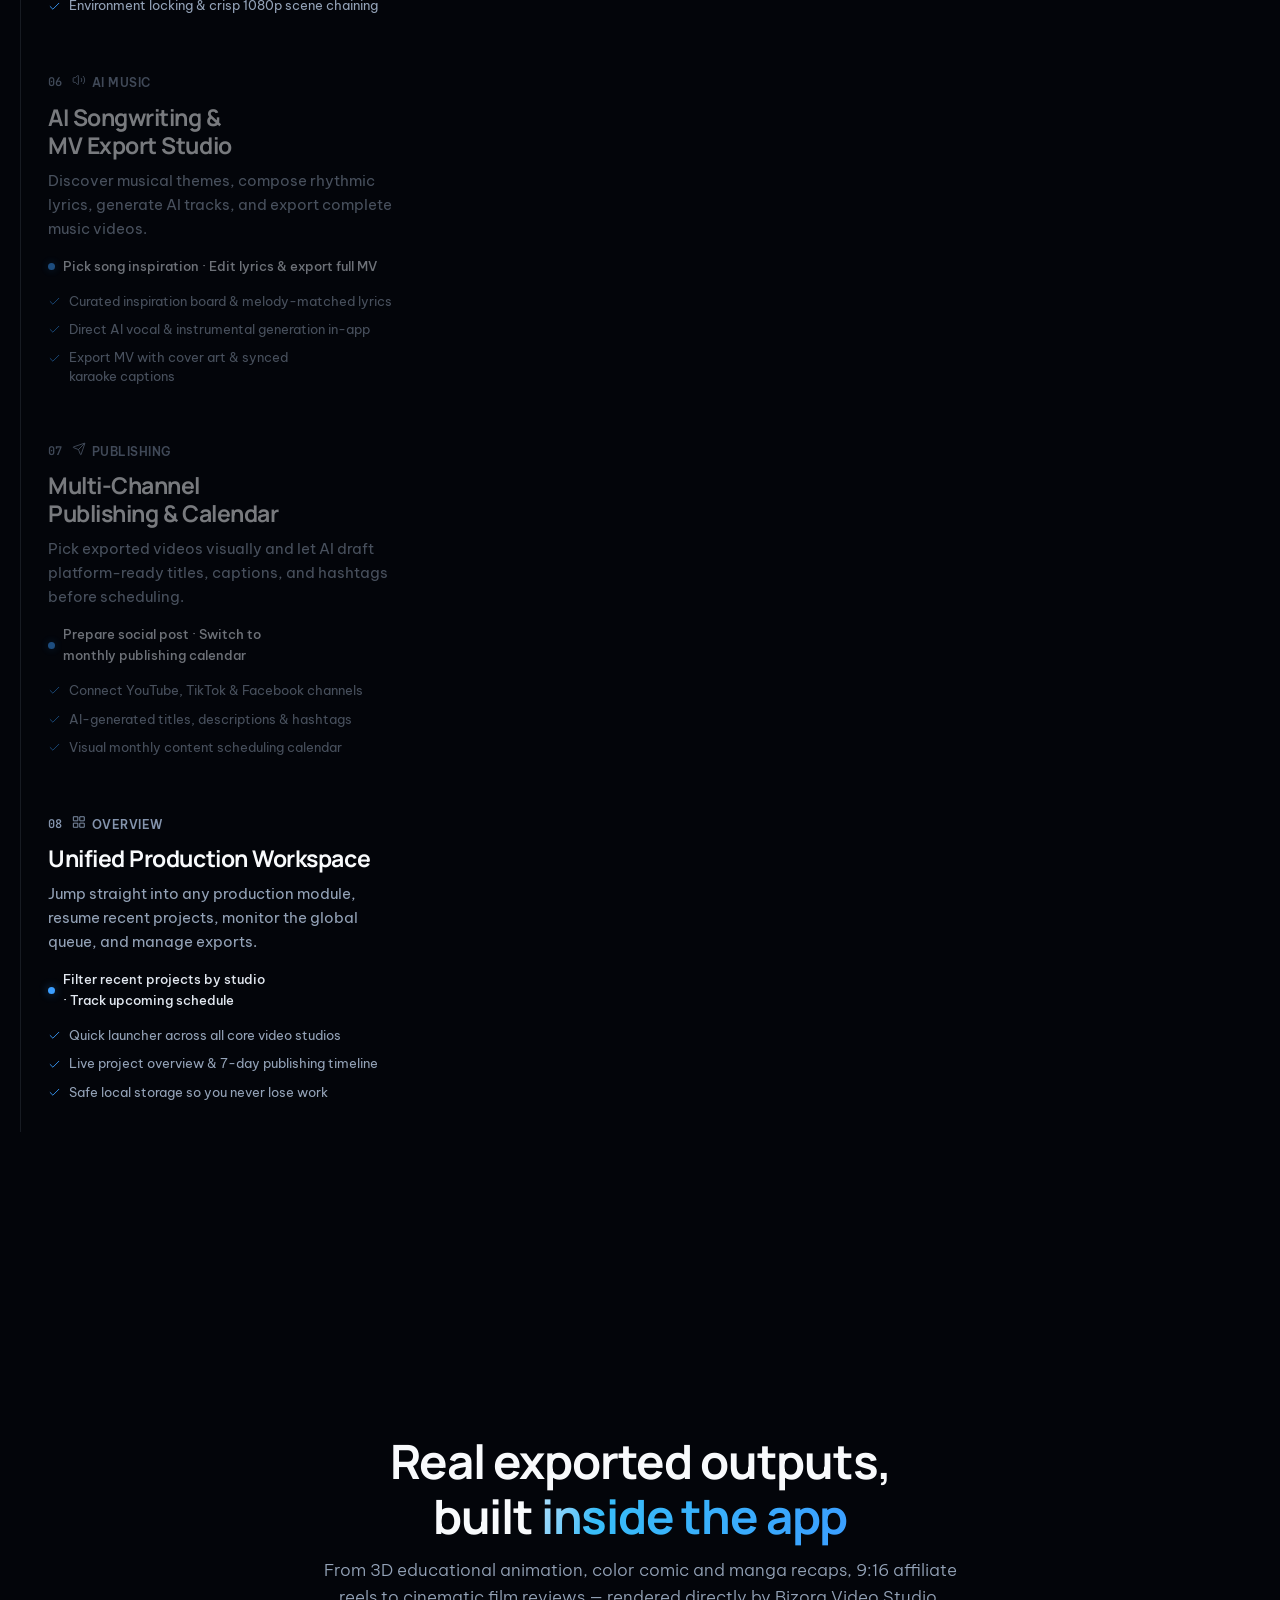
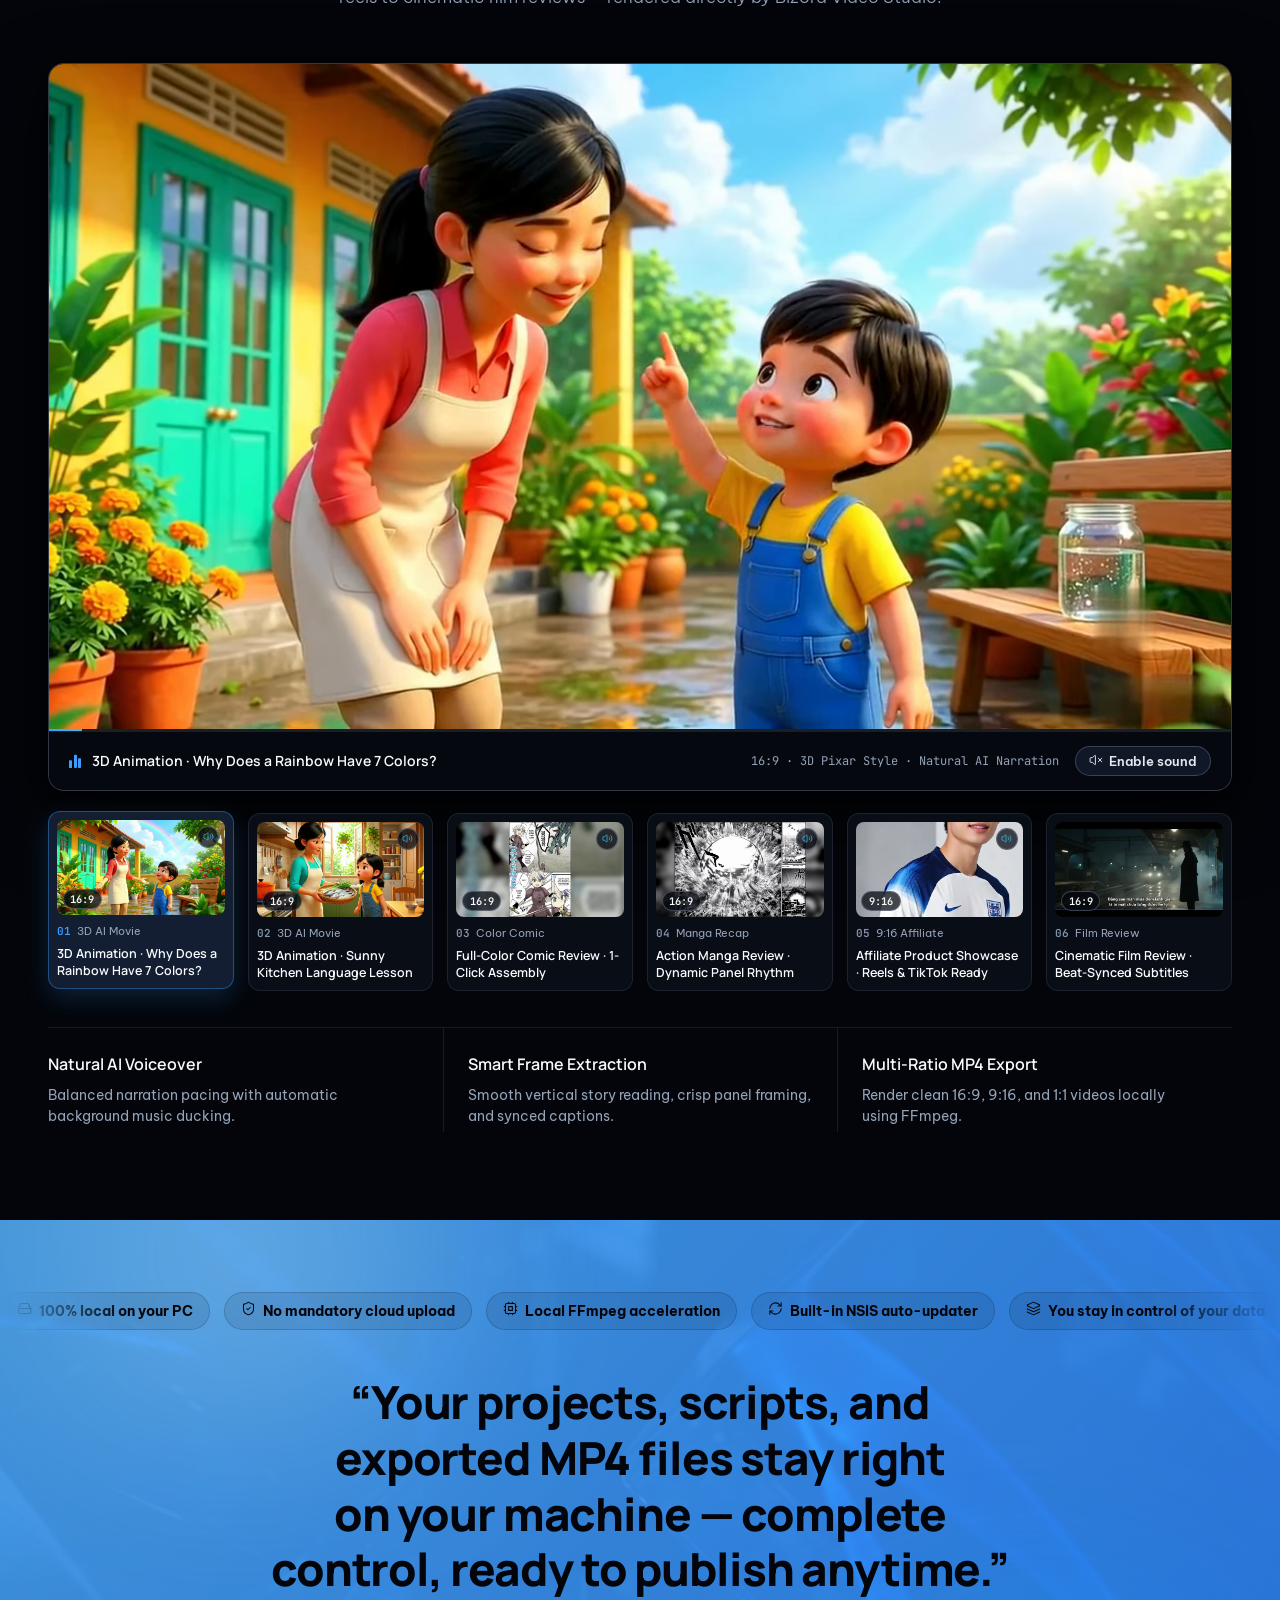
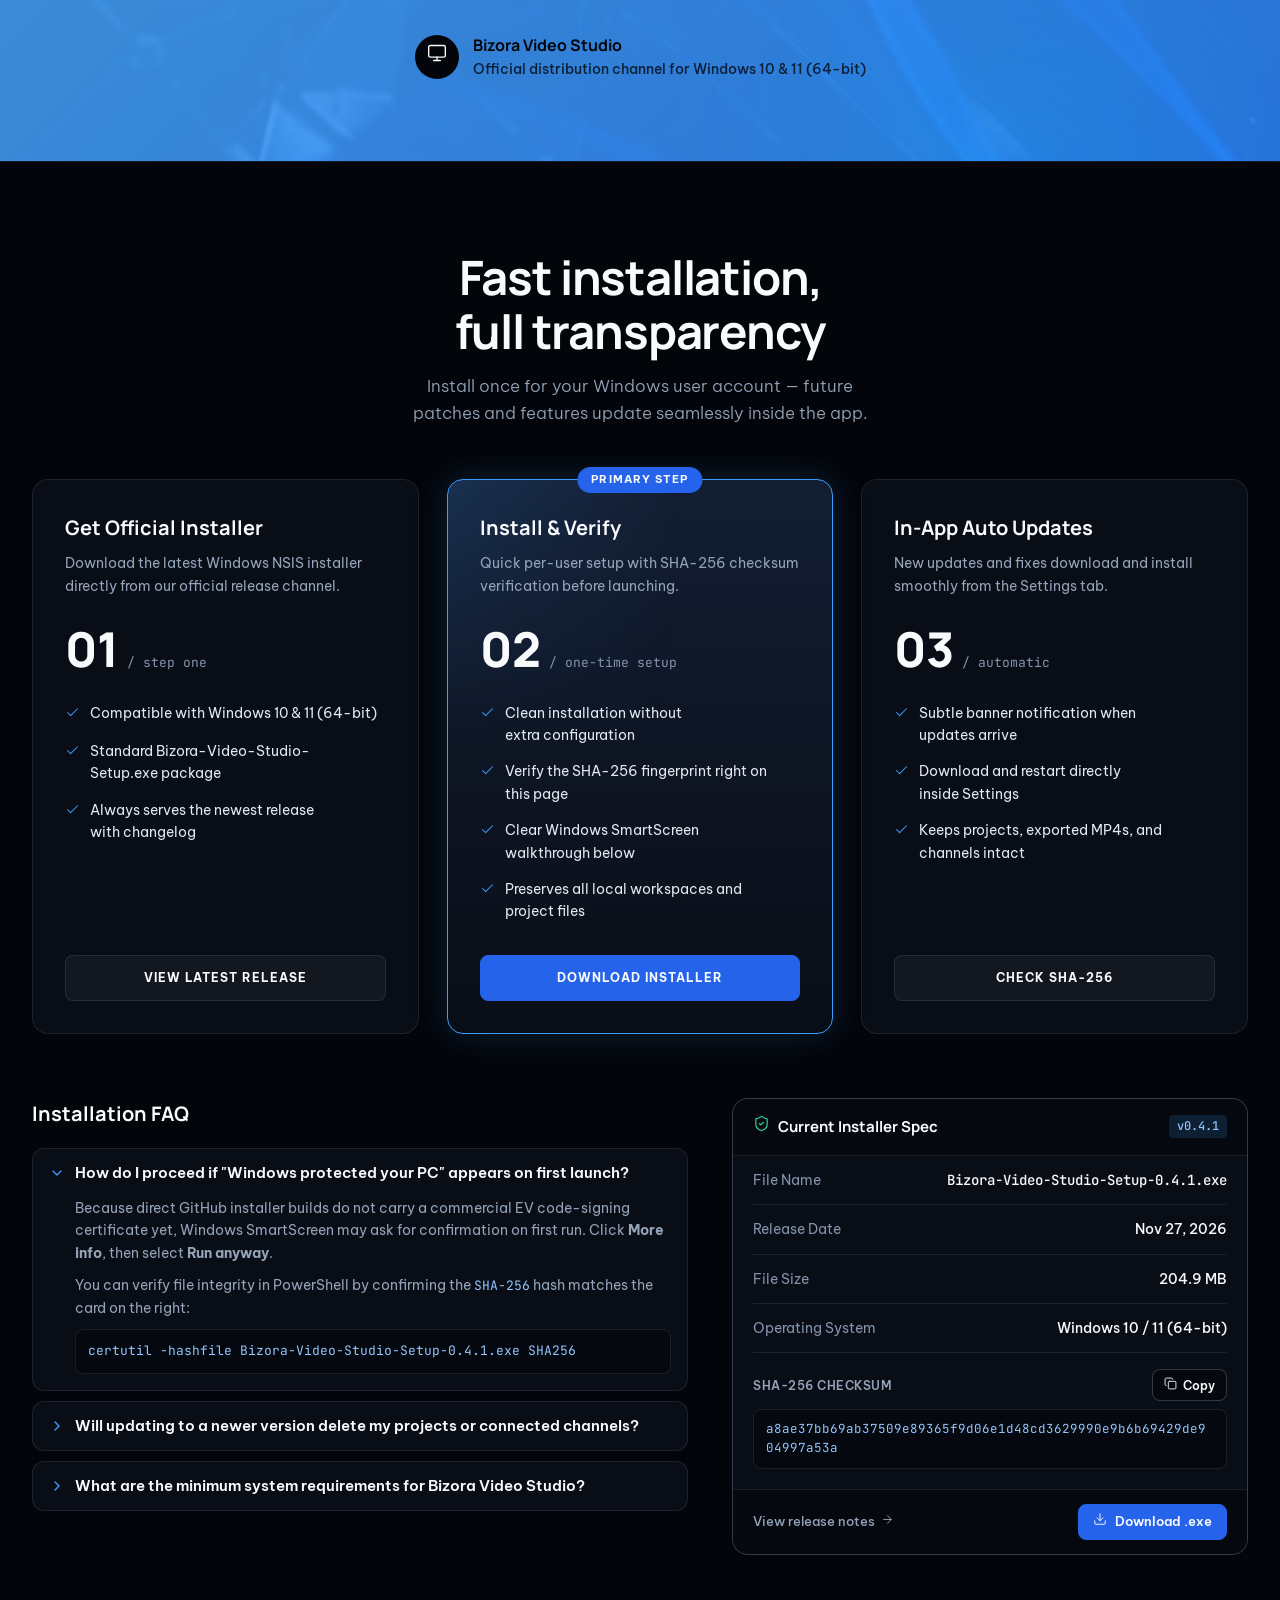
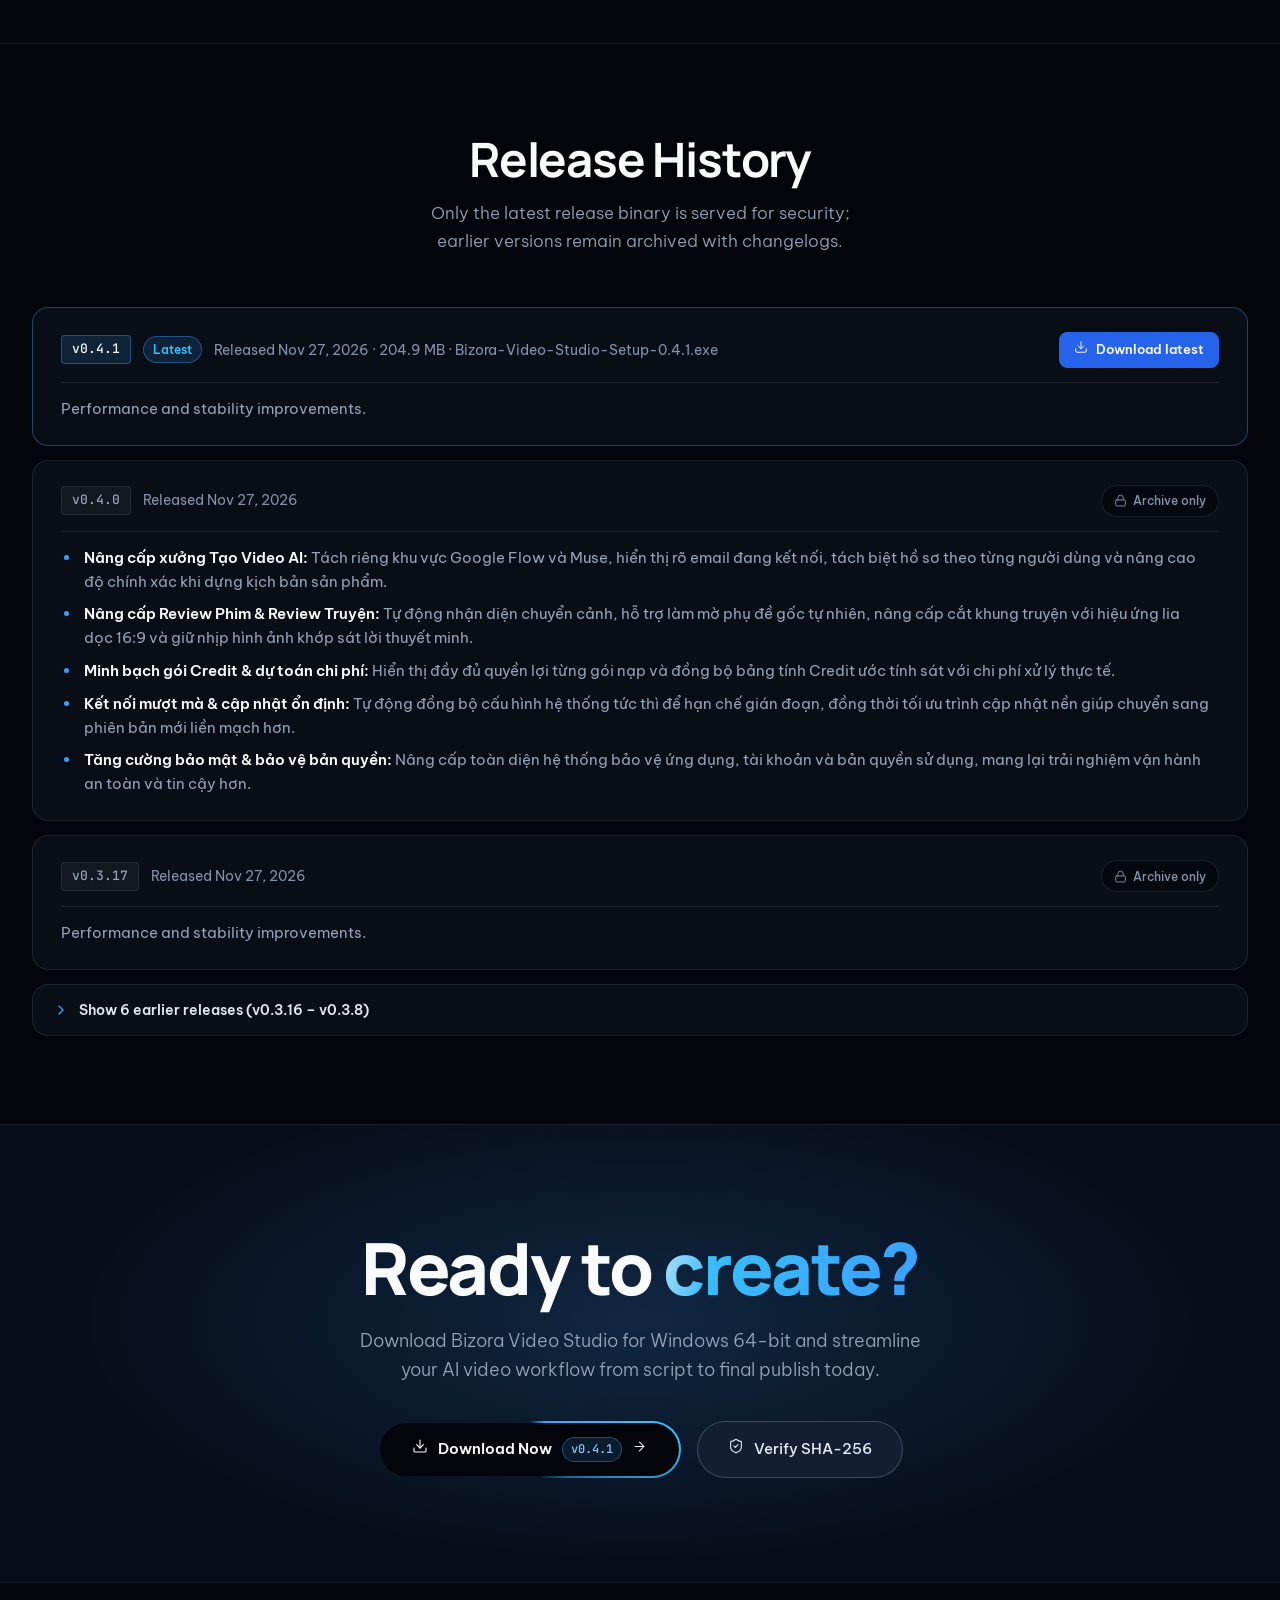
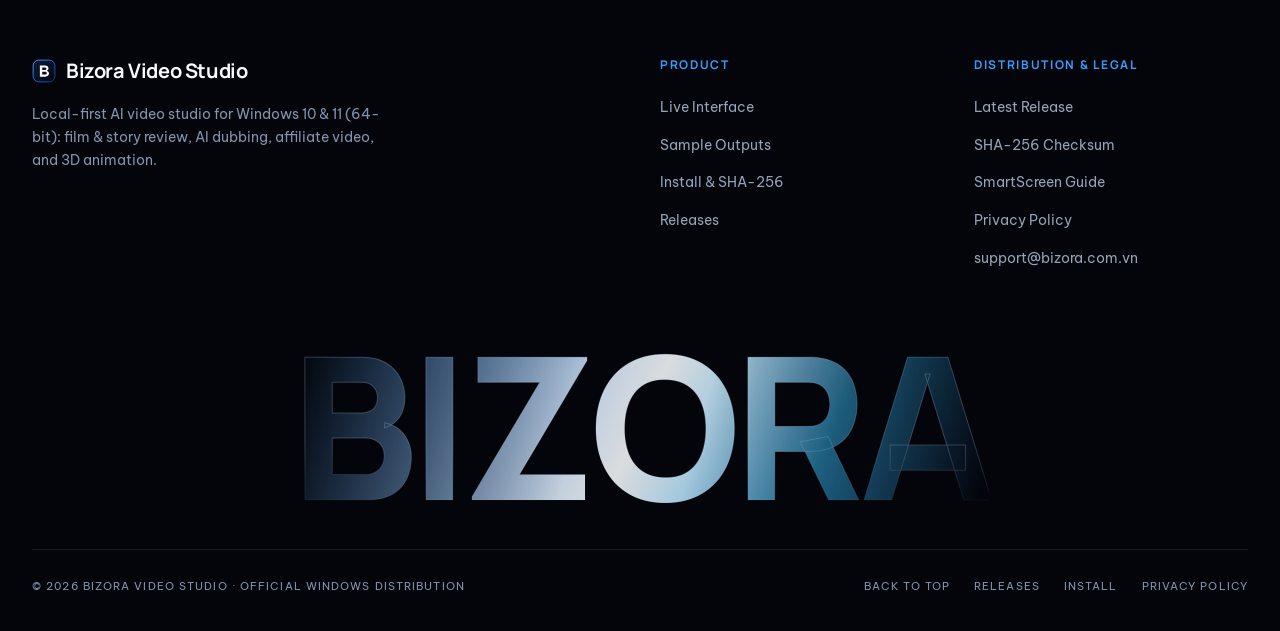
==== commit 96a76a1c: "docs(site): use support@bizora.com.vn as public contact email" ====
--- a/index.html
+++ b/index.html
@@ -455,6 +455,7 @@
           <li><a href="#kiem-tra-tep">SHA-256 Checksum</a></li>
           <li><a href="#faq-heading">SmartScreen Guide</a></li>
           <li><a href="./privacy/">Privacy Policy</a></li>
+          <li><a href="mailto:support@bizora.com.vn">support@bizora.com.vn</a></li>
         </ul>
       </div>
     </div>
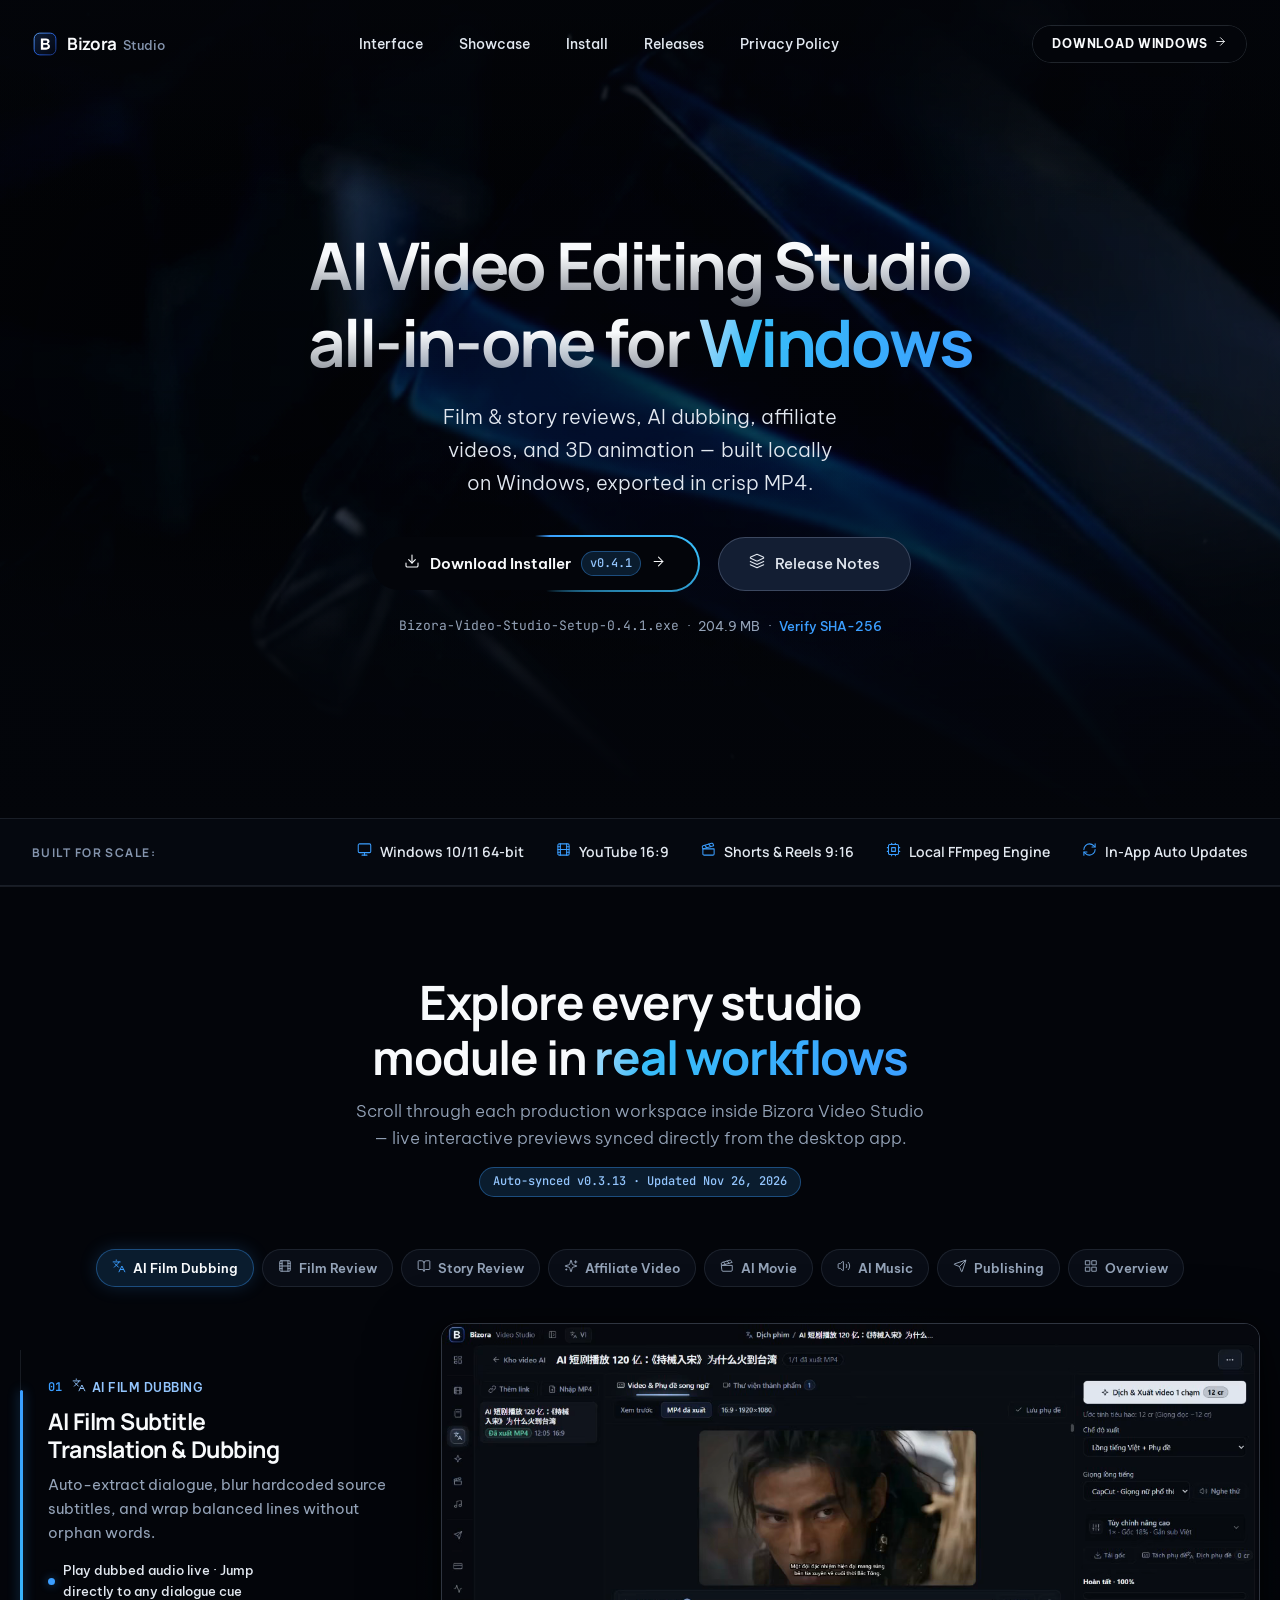
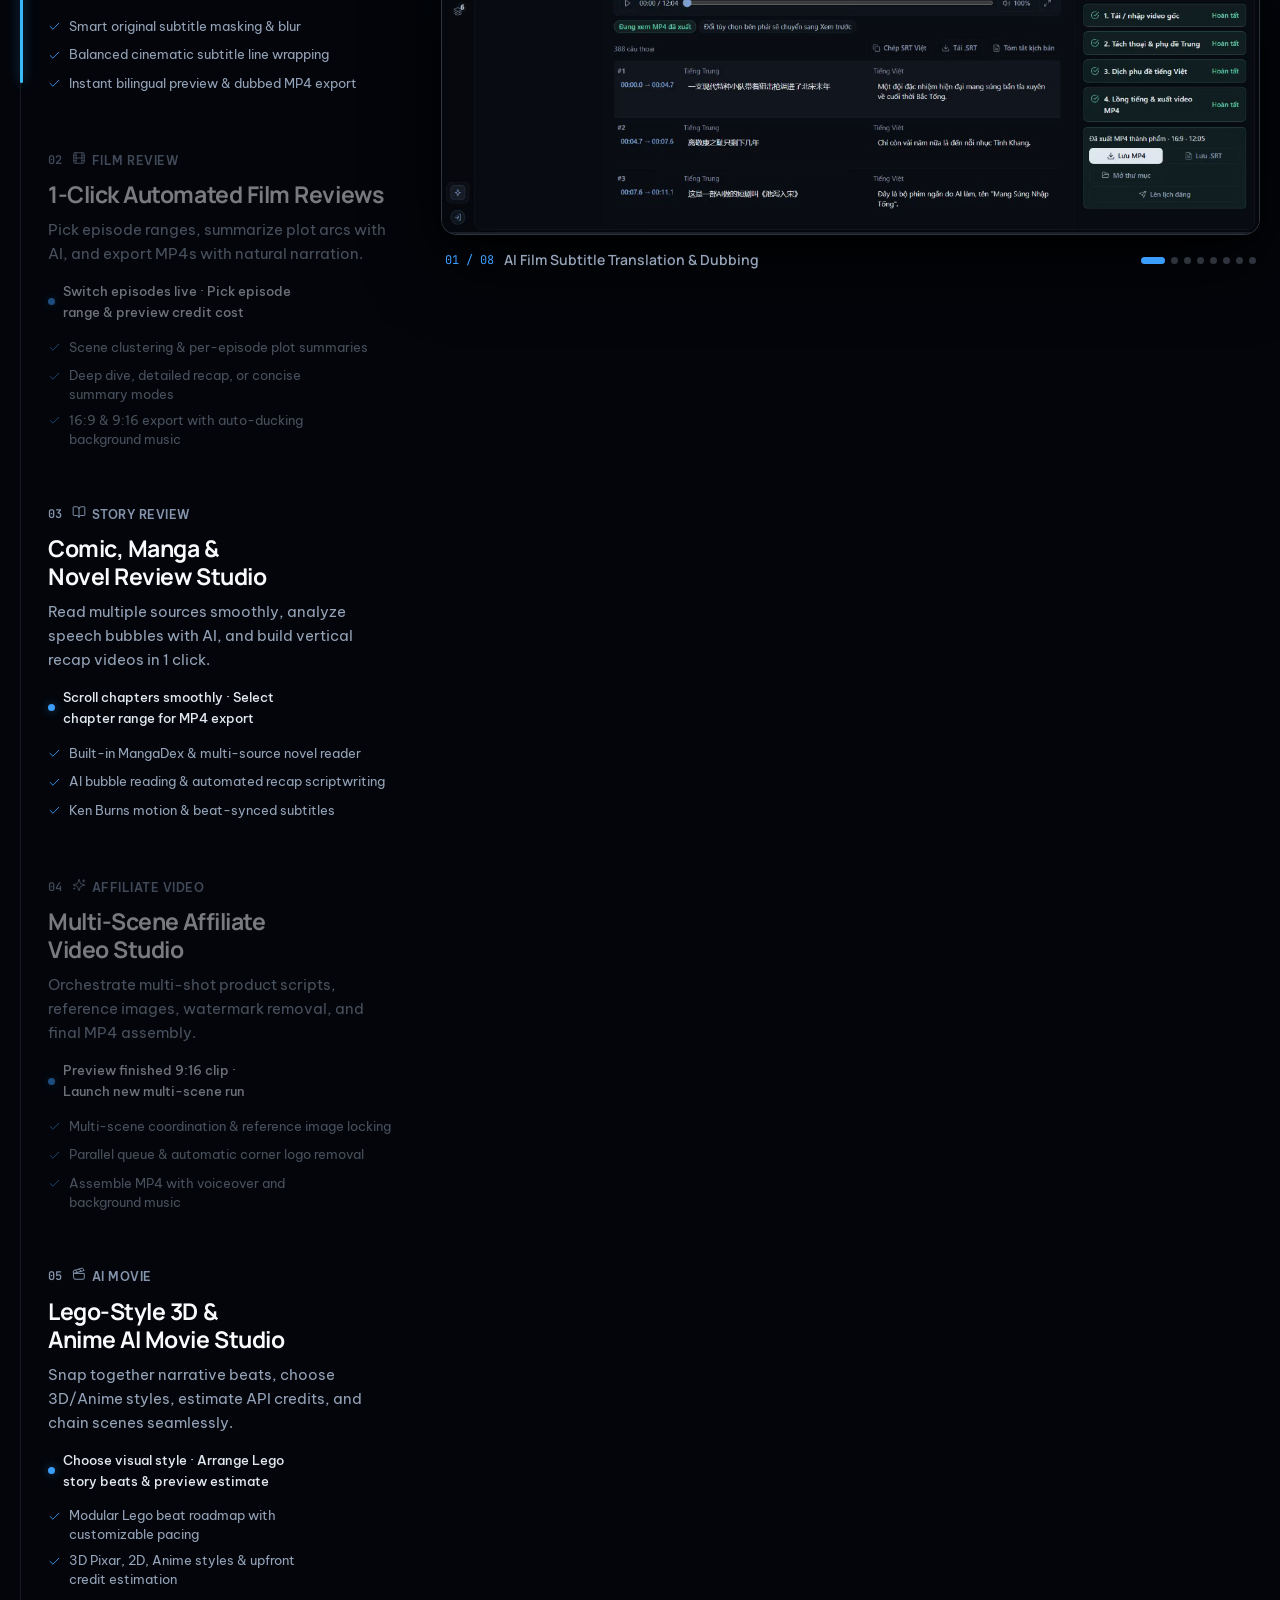
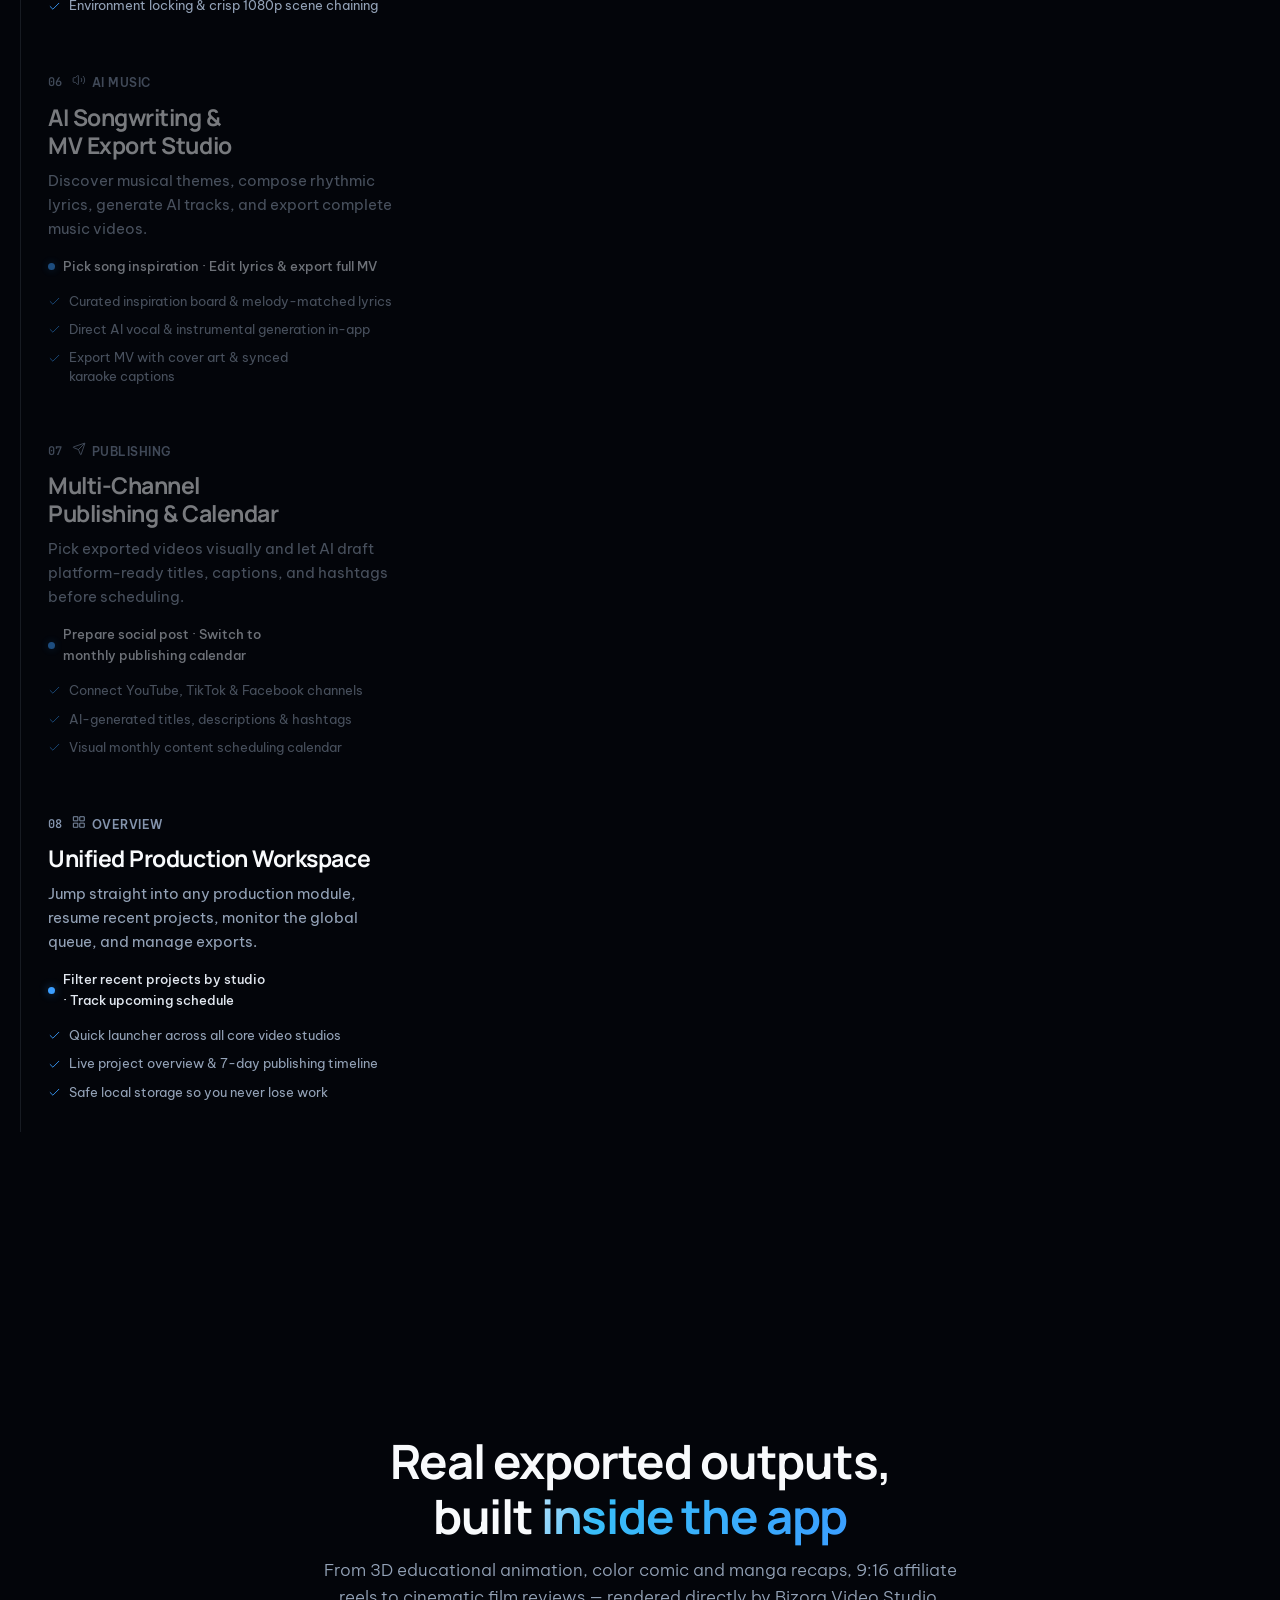
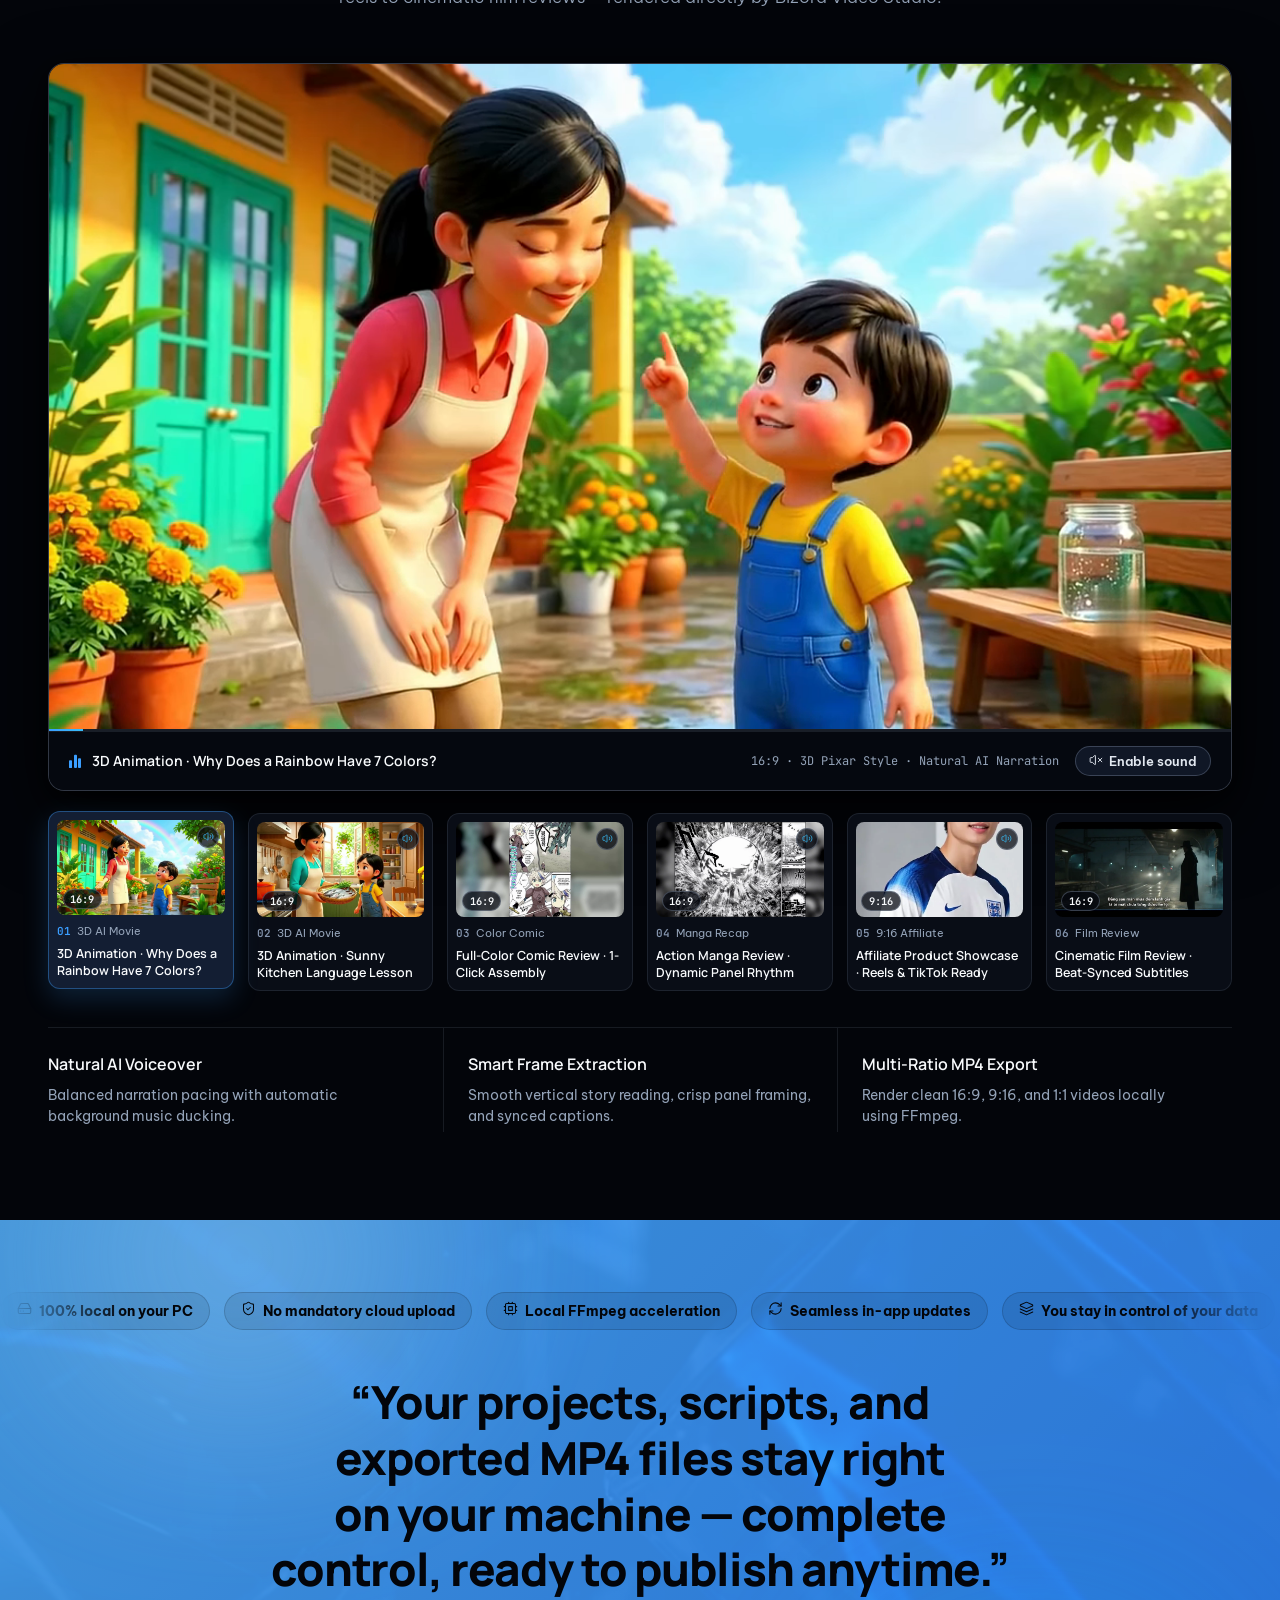
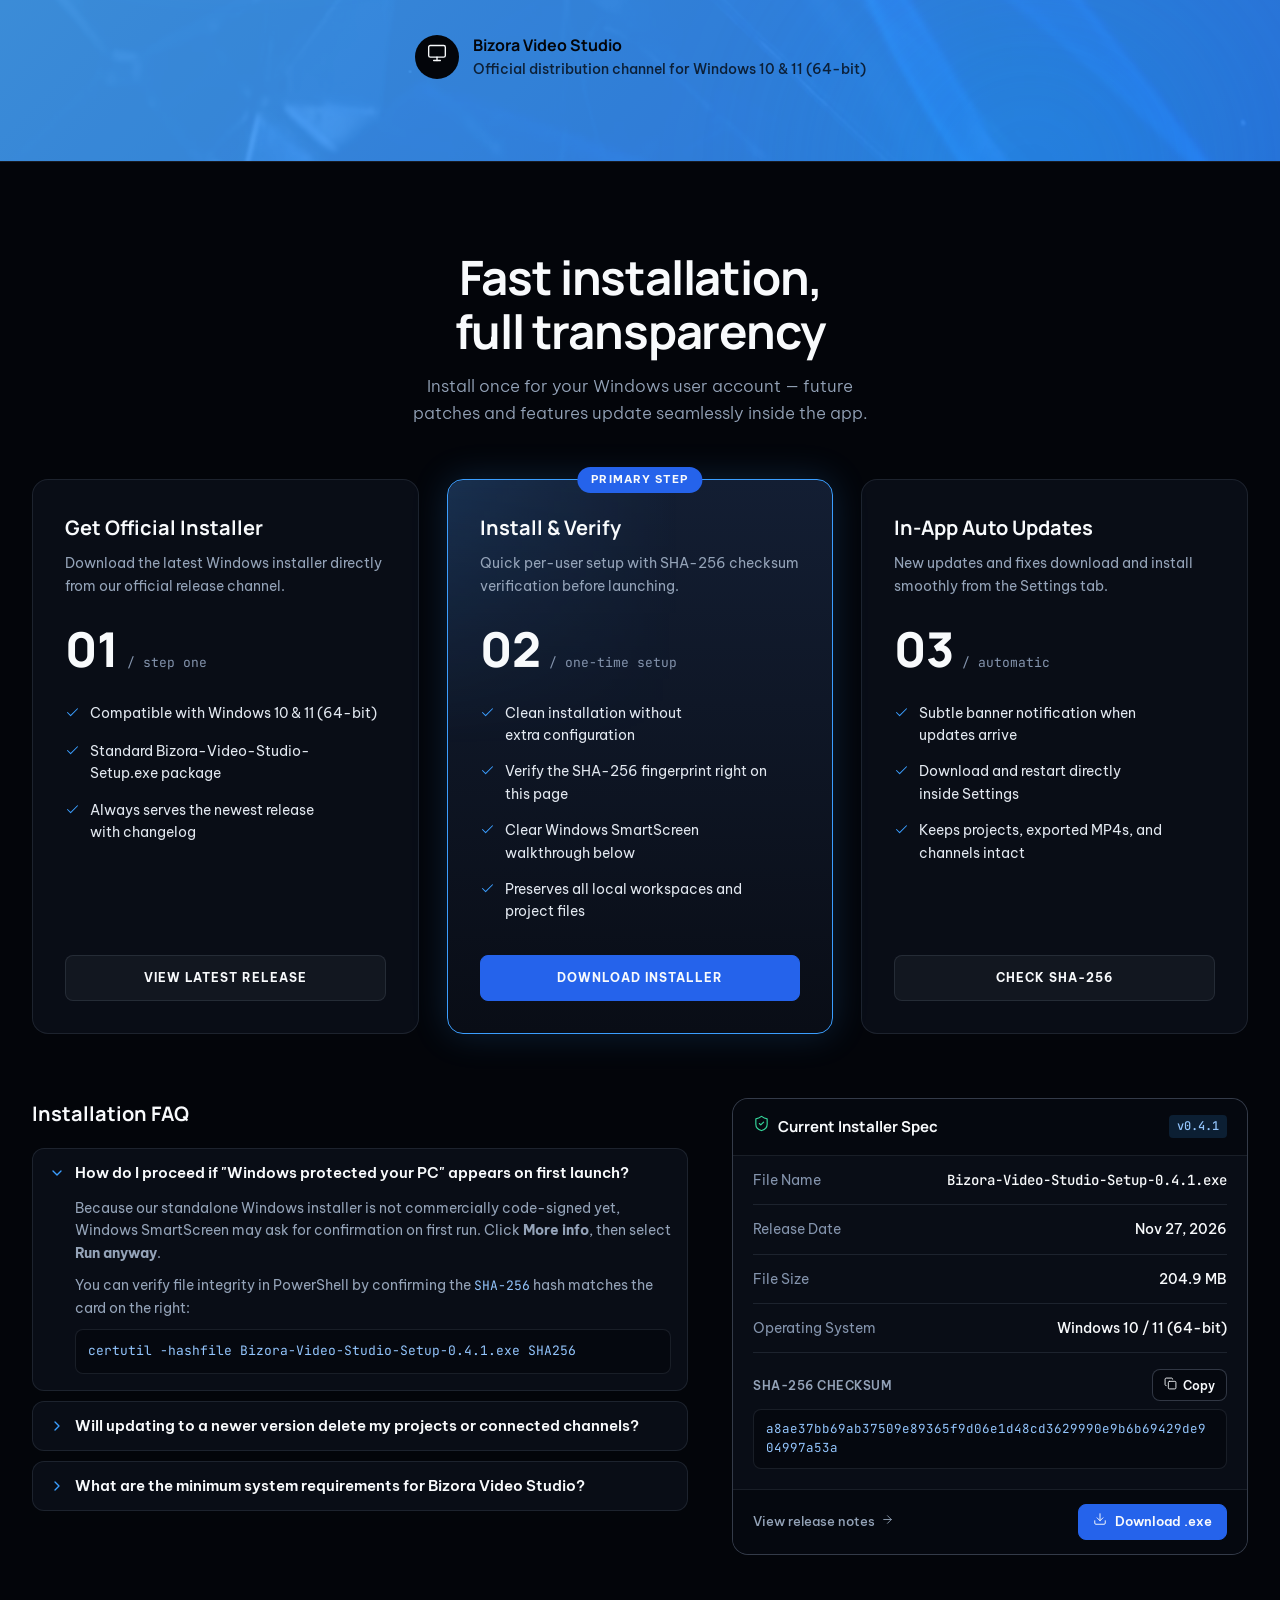
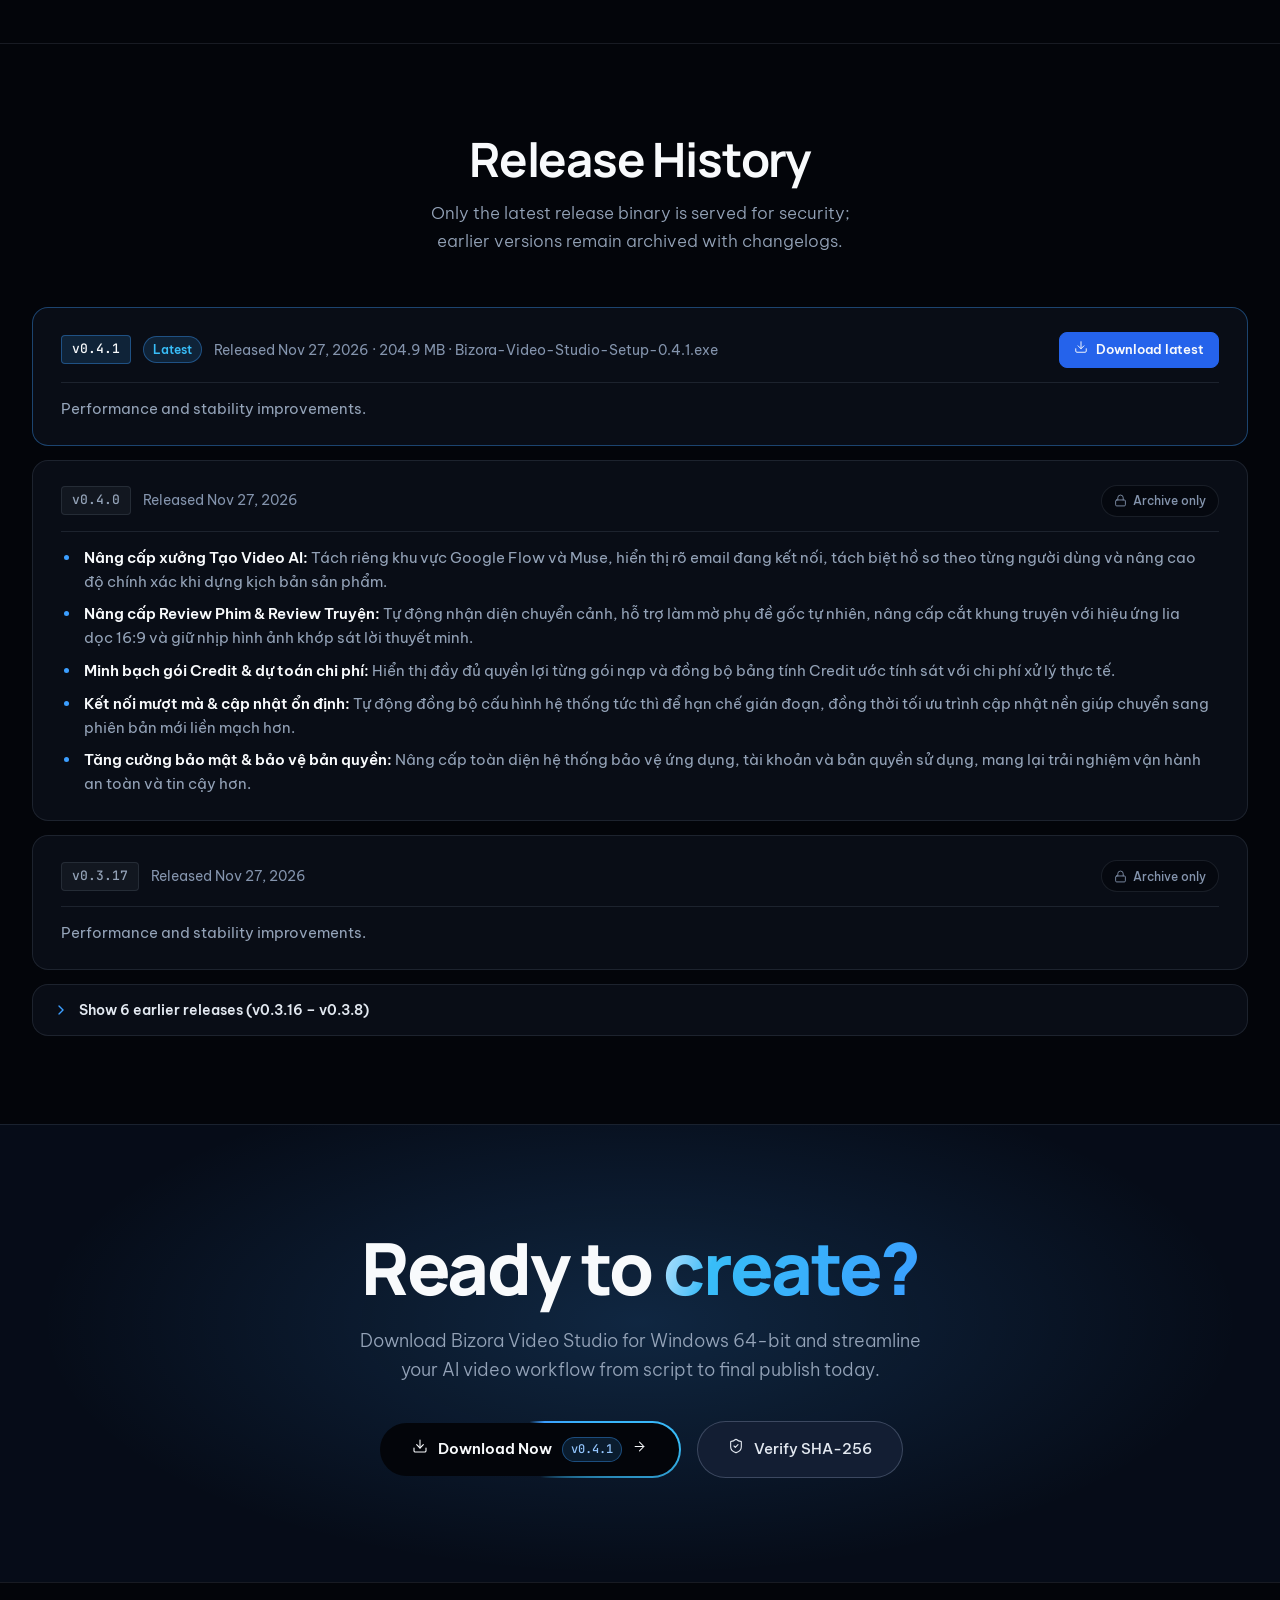
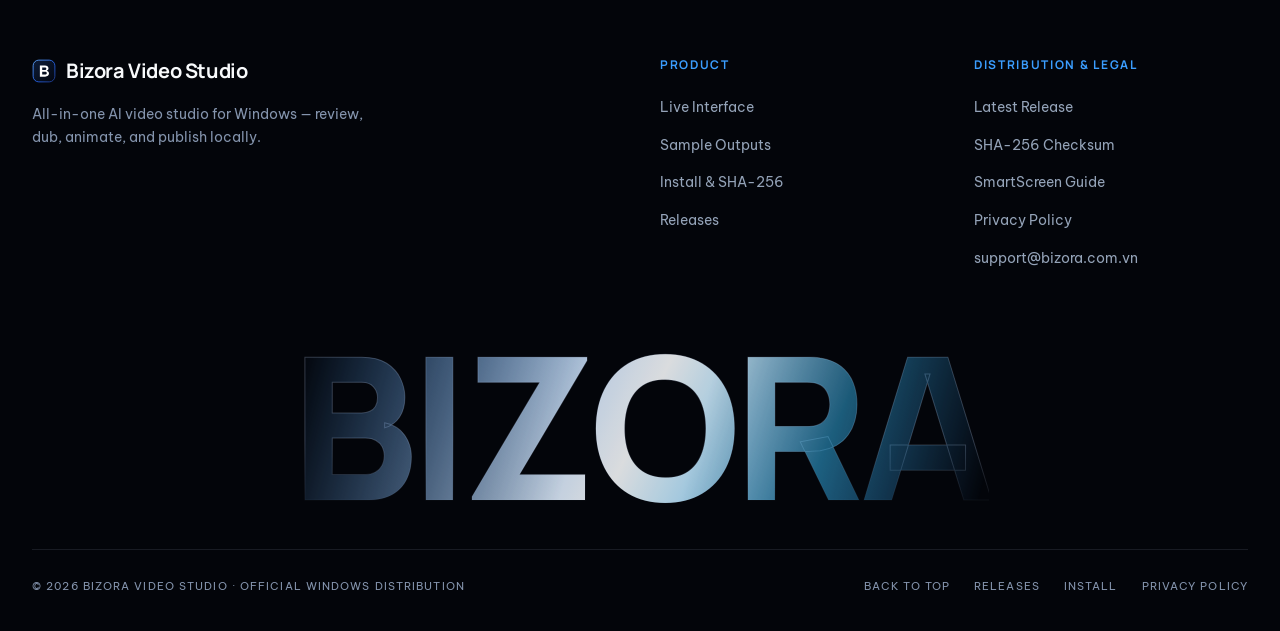
==== commit 668550c2: "docs(site): remove GitHub support link and polish website & privacy copy" ====
--- a/index.html
+++ b/index.html
@@ -135,7 +135,7 @@
           </h1>
 
           <p class="hero-lead">
-            Film &amp; story reviews, AI dubbing, Affiliate Videos, and 3D AI animation creation — local-first processing, standard MP4 export for every channel.
+            Film &amp; story reviews, AI dubbing, affiliate videos, and 3D animation — built locally on Windows, exported in crisp MP4.
           </p>
 
           <div class="hero-actions">
@@ -251,14 +251,14 @@
             <li><bizora-icon name="hard-drive" size="15"></bizora-icon><span>100% local on your PC</span></li>
             <li><bizora-icon name="shield-check" size="15"></bizora-icon><span>No mandatory cloud upload</span></li>
             <li><bizora-icon name="cpu" size="15"></bizora-icon><span>Local FFmpeg acceleration</span></li>
-            <li><bizora-icon name="refresh-cw" size="15"></bizora-icon><span>Built-in NSIS auto-updater</span></li>
+            <li><bizora-icon name="refresh-cw" size="15"></bizora-icon><span>Seamless in-app updates</span></li>
             <li><bizora-icon name="layers" size="15"></bizora-icon><span>You stay in control of your data</span></li>
           </ul>
           <ul class="impact-marquee-track" aria-hidden="true">
             <li><bizora-icon name="hard-drive" size="15"></bizora-icon><span>100% local on your PC</span></li>
             <li><bizora-icon name="shield-check" size="15"></bizora-icon><span>No mandatory cloud upload</span></li>
             <li><bizora-icon name="cpu" size="15"></bizora-icon><span>Local FFmpeg acceleration</span></li>
-            <li><bizora-icon name="refresh-cw" size="15"></bizora-icon><span>Built-in NSIS auto-updater</span></li>
+            <li><bizora-icon name="refresh-cw" size="15"></bizora-icon><span>Seamless in-app updates</span></li>
             <li><bizora-icon name="layers" size="15"></bizora-icon><span>You stay in control of your data</span></li>
           </ul>
         </div>
@@ -293,7 +293,7 @@
           <article class="tier-card" data-reveal>
             <div class="tier-head">
               <h3>Get Official Installer</h3>
-              <p>Download the latest Windows NSIS installer directly from our official release channel.</p>
+              <p>Download the latest Windows installer directly from our official release channel.</p>
             </div>
             <div class="tier-metric">
               <span class="tier-num">01</span>
@@ -352,7 +352,7 @@
               <summary>How do I proceed if "Windows protected your PC" appears on first launch?</summary>
               <div class="faq-body">
                 <p>
-                  Because direct GitHub installer builds do not carry a commercial EV code-signing certificate yet, Windows SmartScreen may ask for confirmation on first run.
+                  Because our standalone Windows installer is not commercially code-signed yet, Windows SmartScreen may ask for confirmation on first run.
                   Click <strong>More info</strong>, then select <strong>Run anyway</strong>.
                 </p>
                 <p>
@@ -434,7 +434,7 @@
           <span>Bizora Video Studio</span>
         </div>
         <p class="footer-tagline">
-          Local-first AI video studio for Windows 10 &amp; 11 (64-bit): film &amp; story review, AI dubbing, affiliate video, and 3D animation.
+          All-in-one AI video studio for Windows — review, dub, animate, and publish locally.
         </p>
       </div>
 
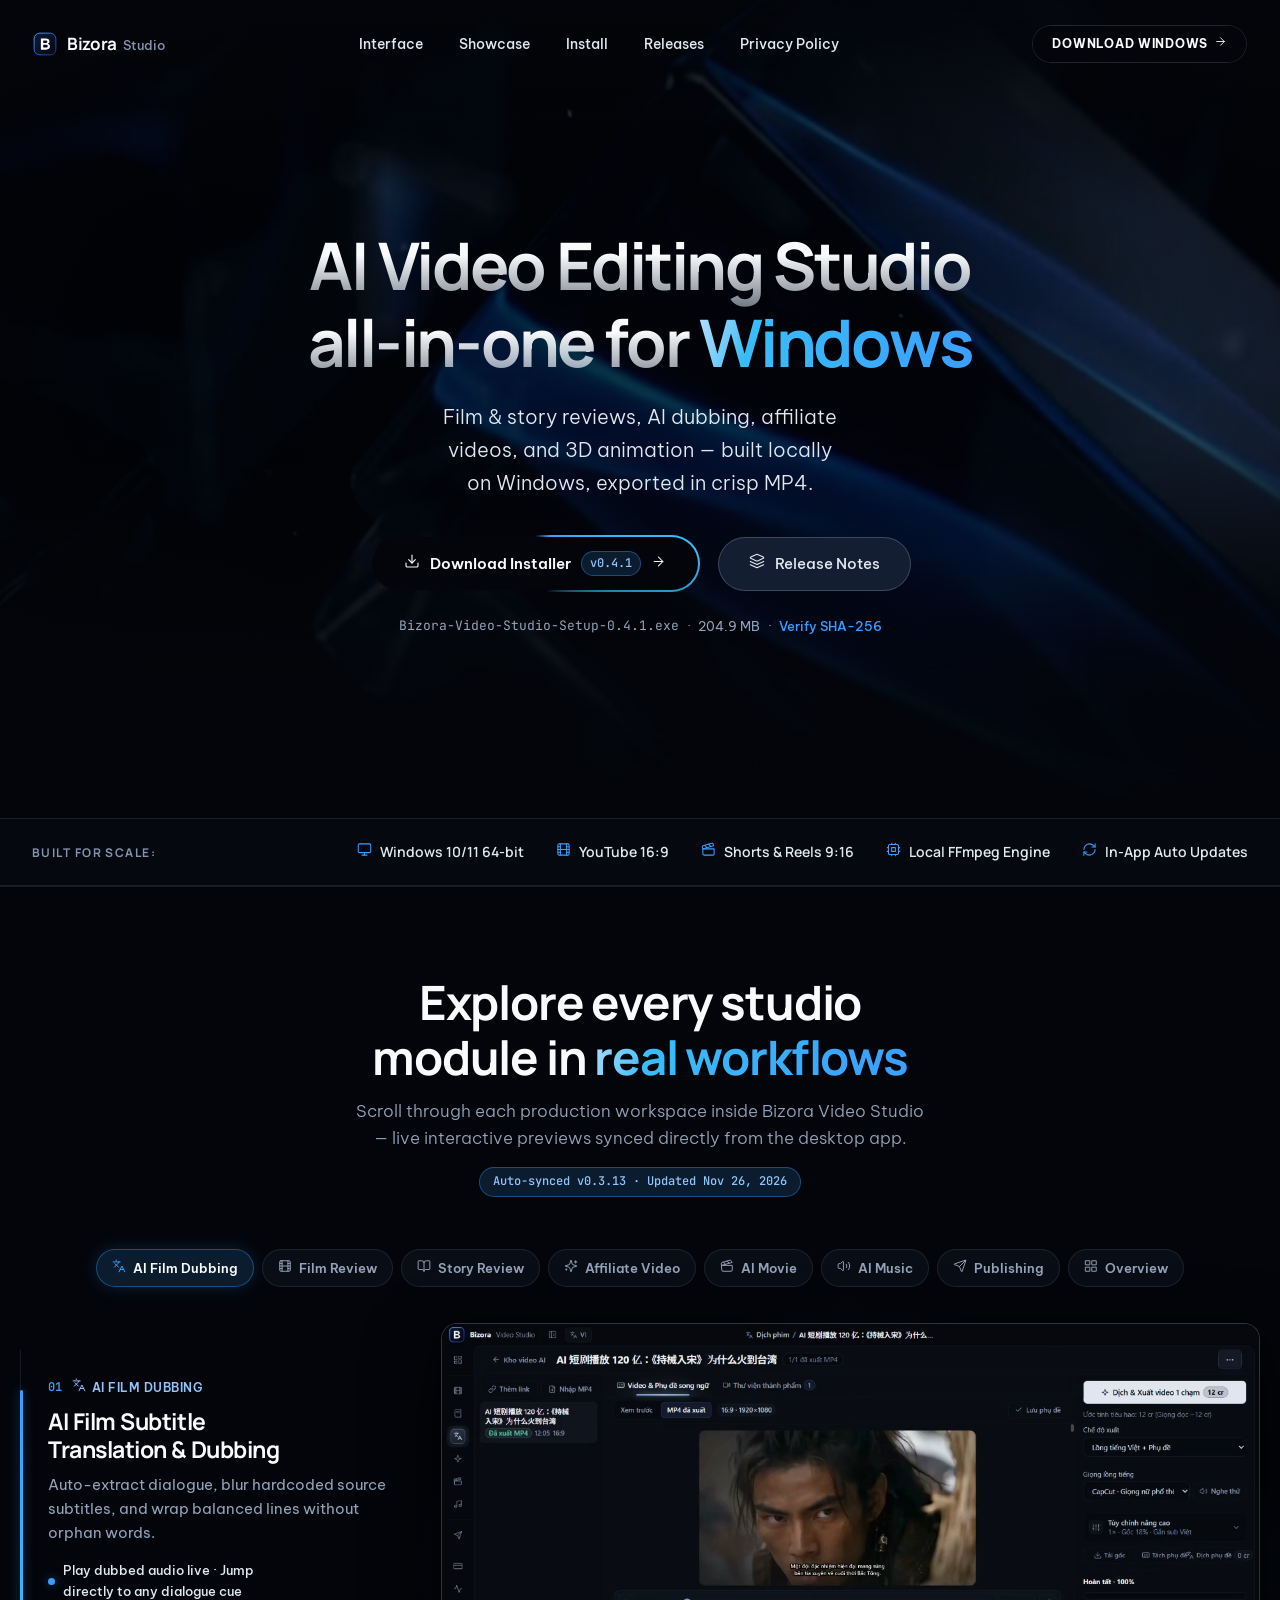
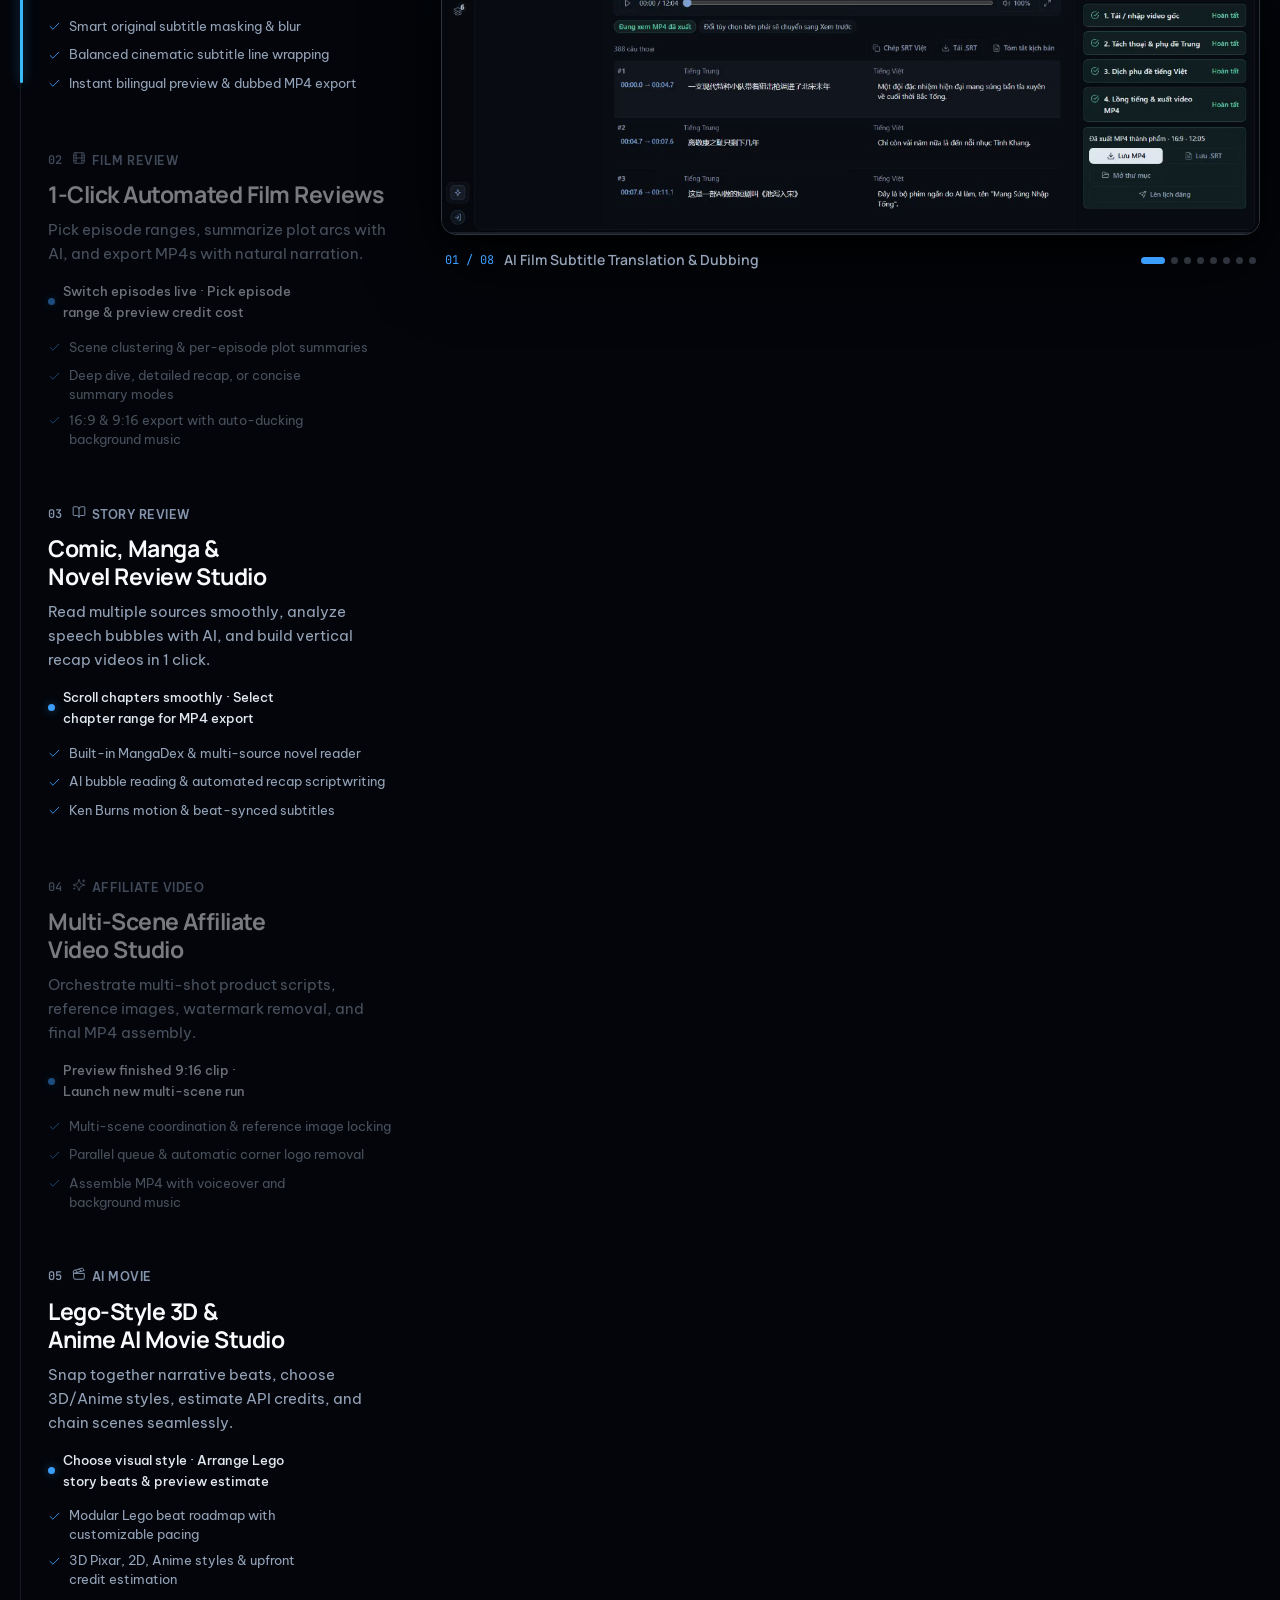
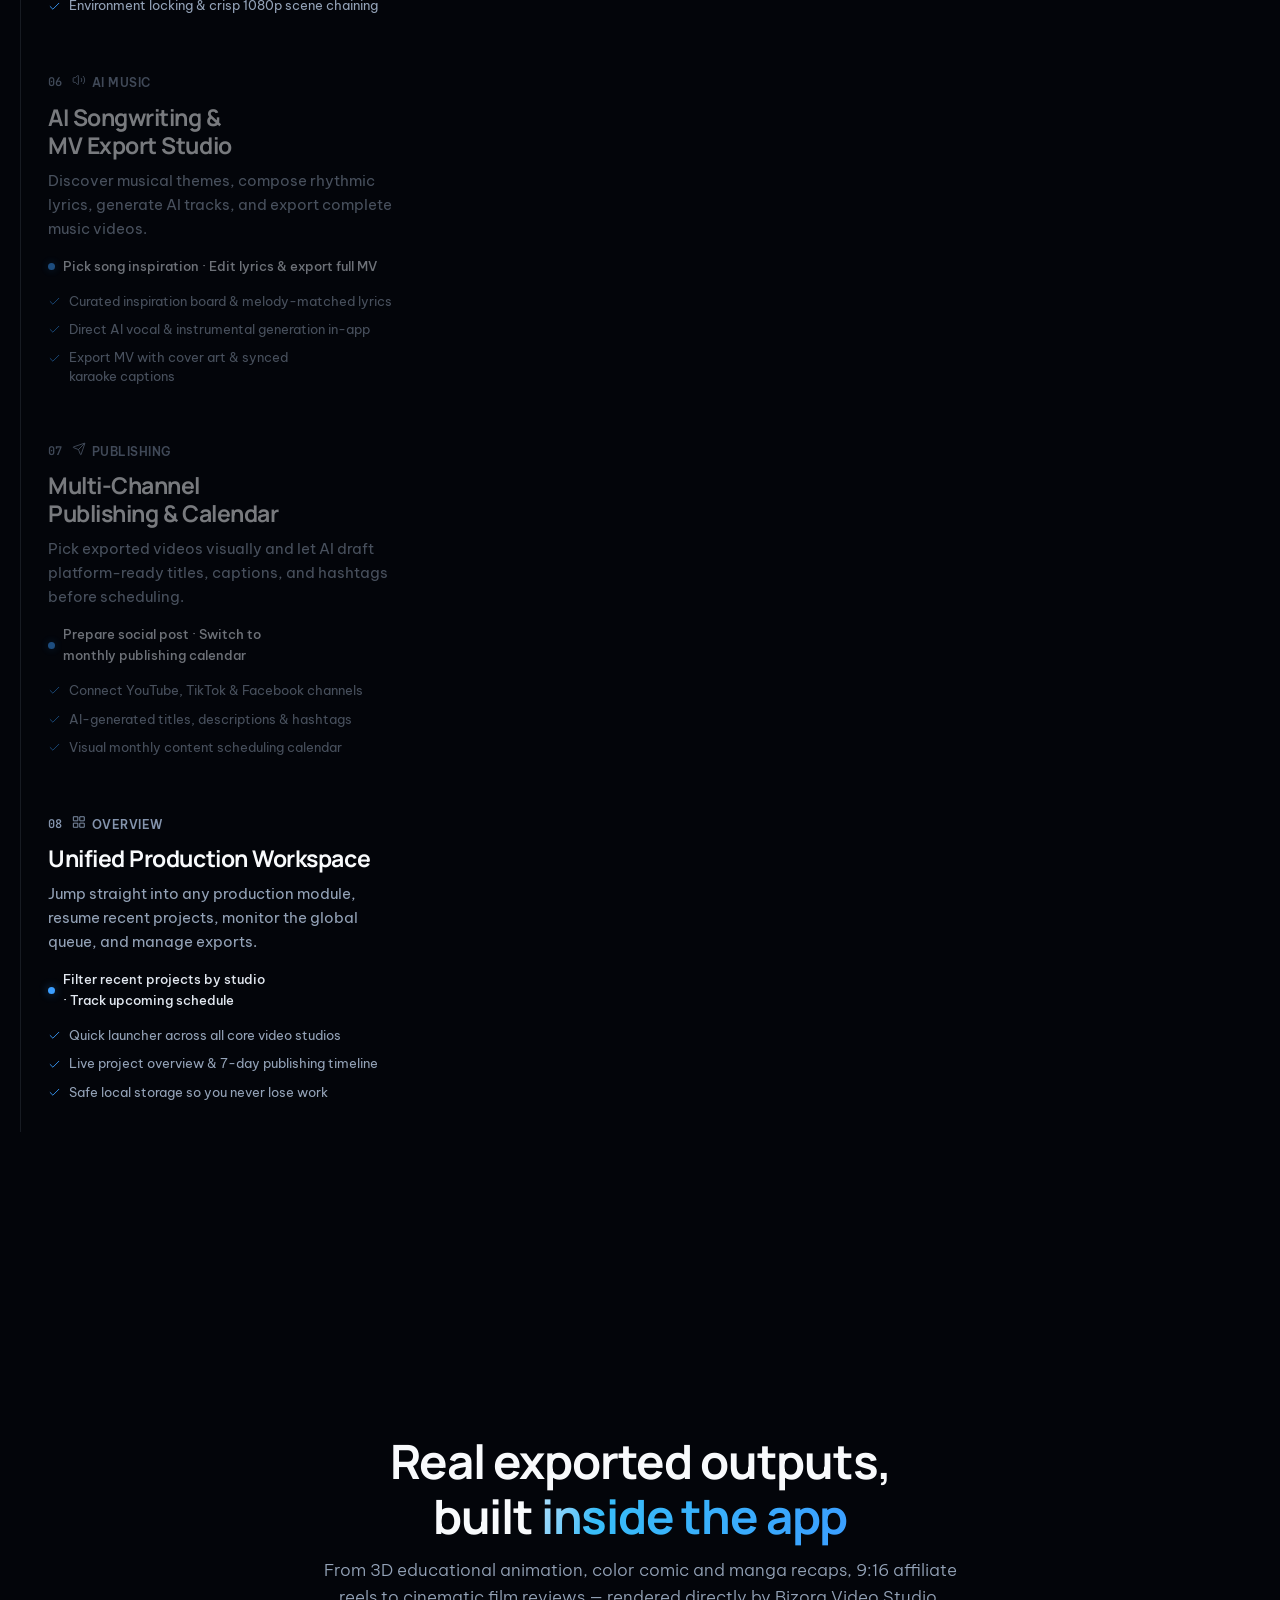
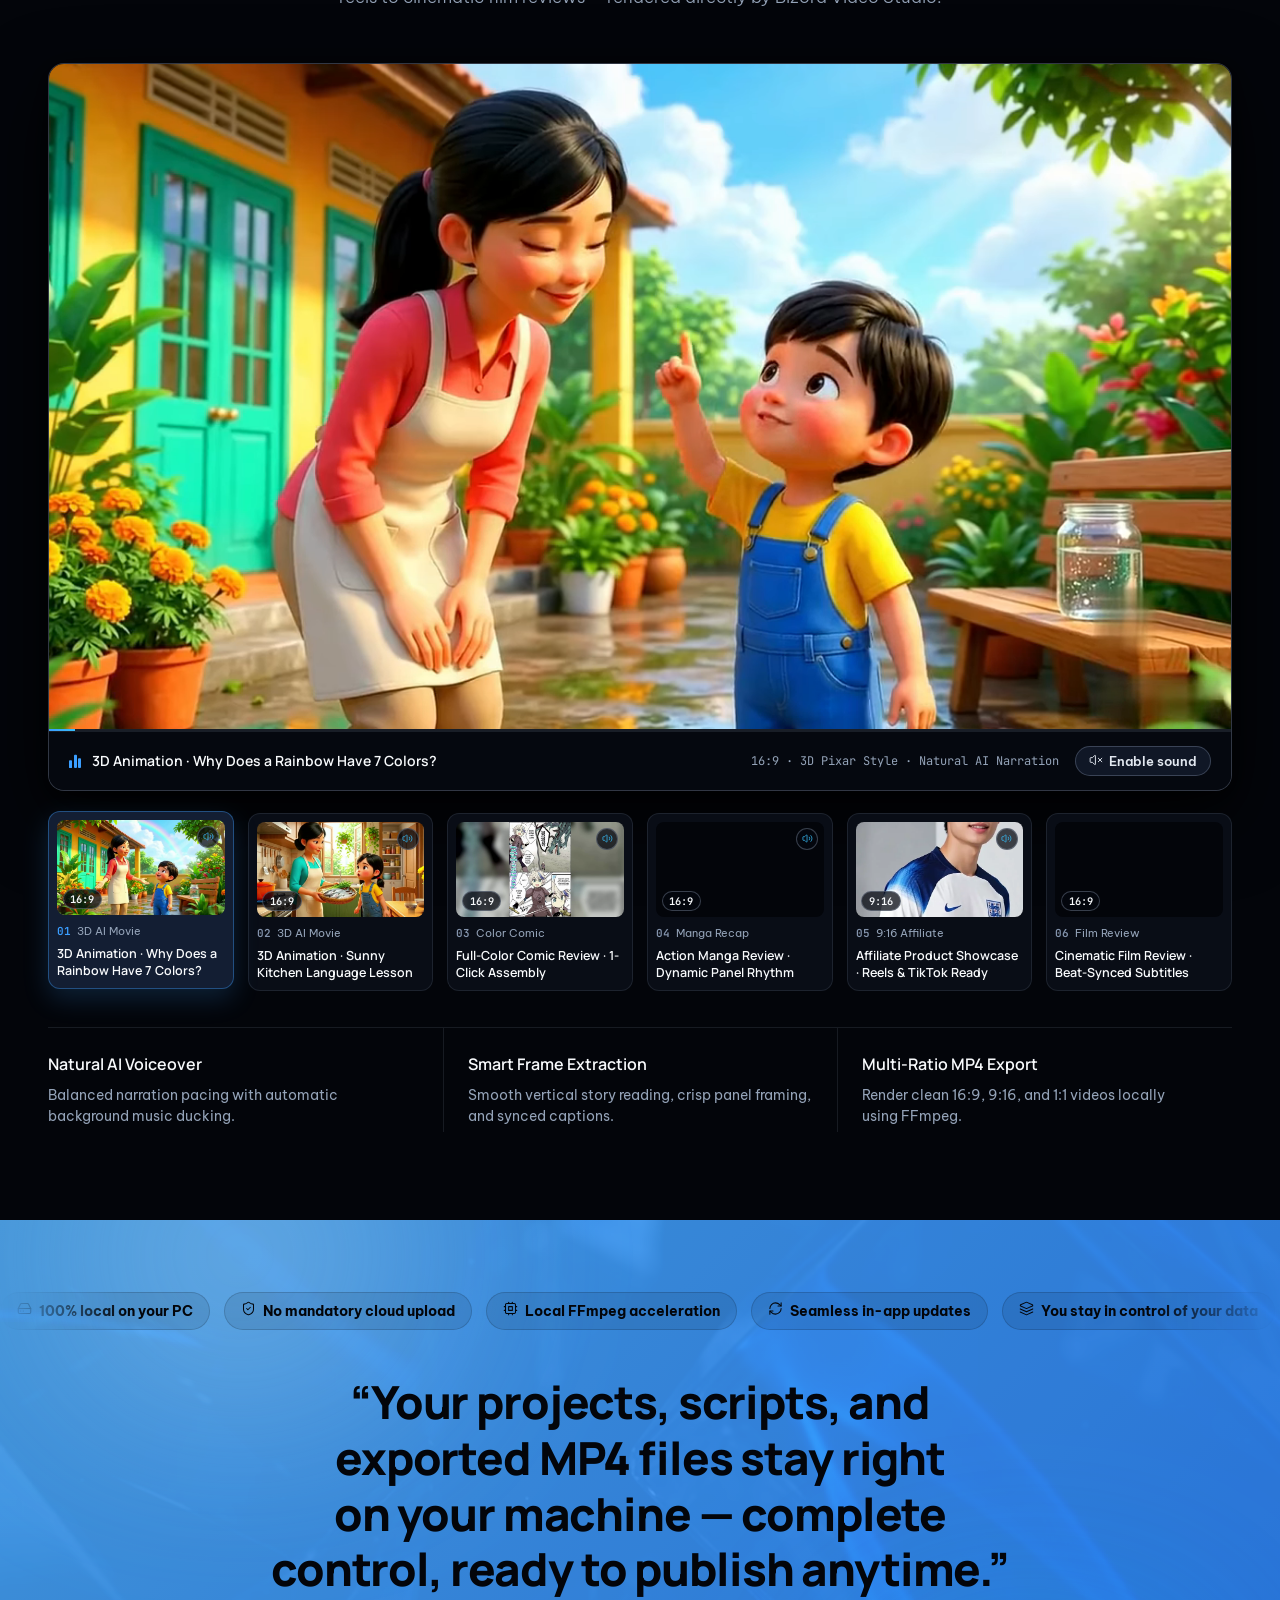
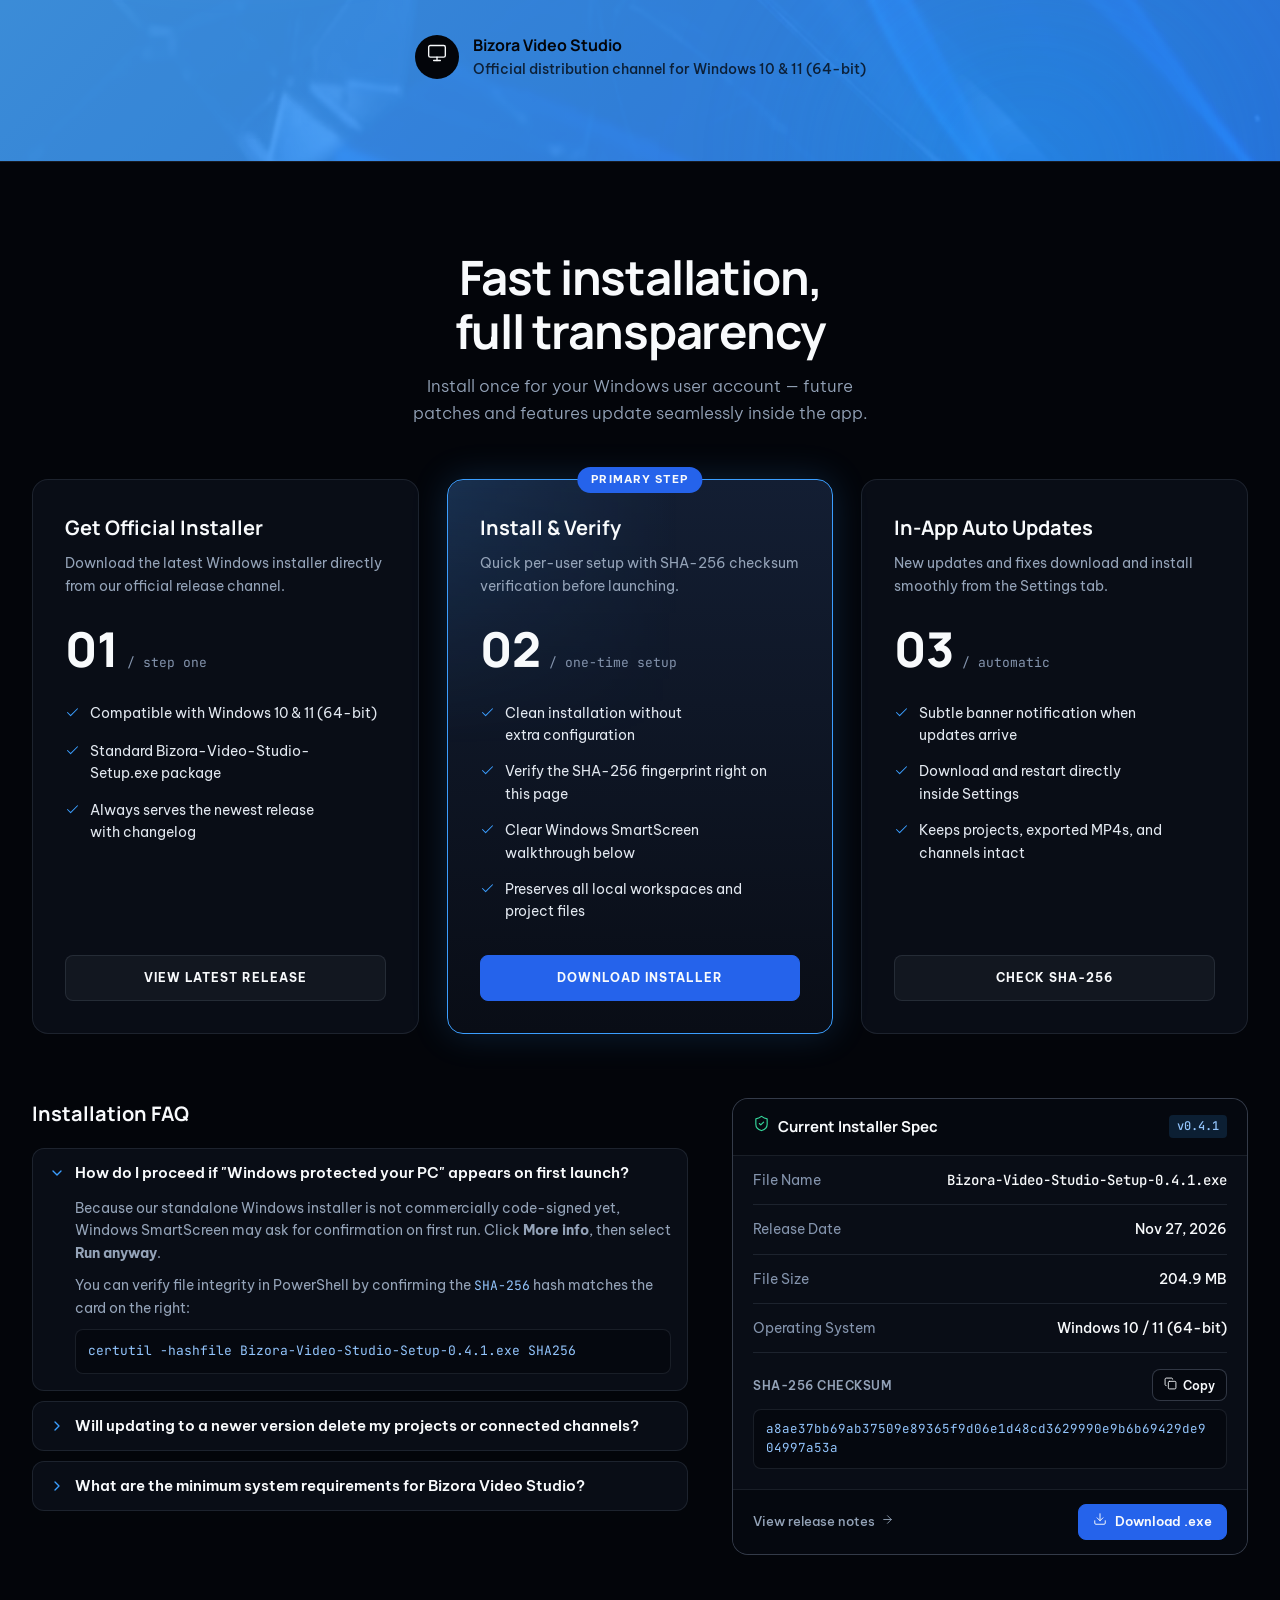
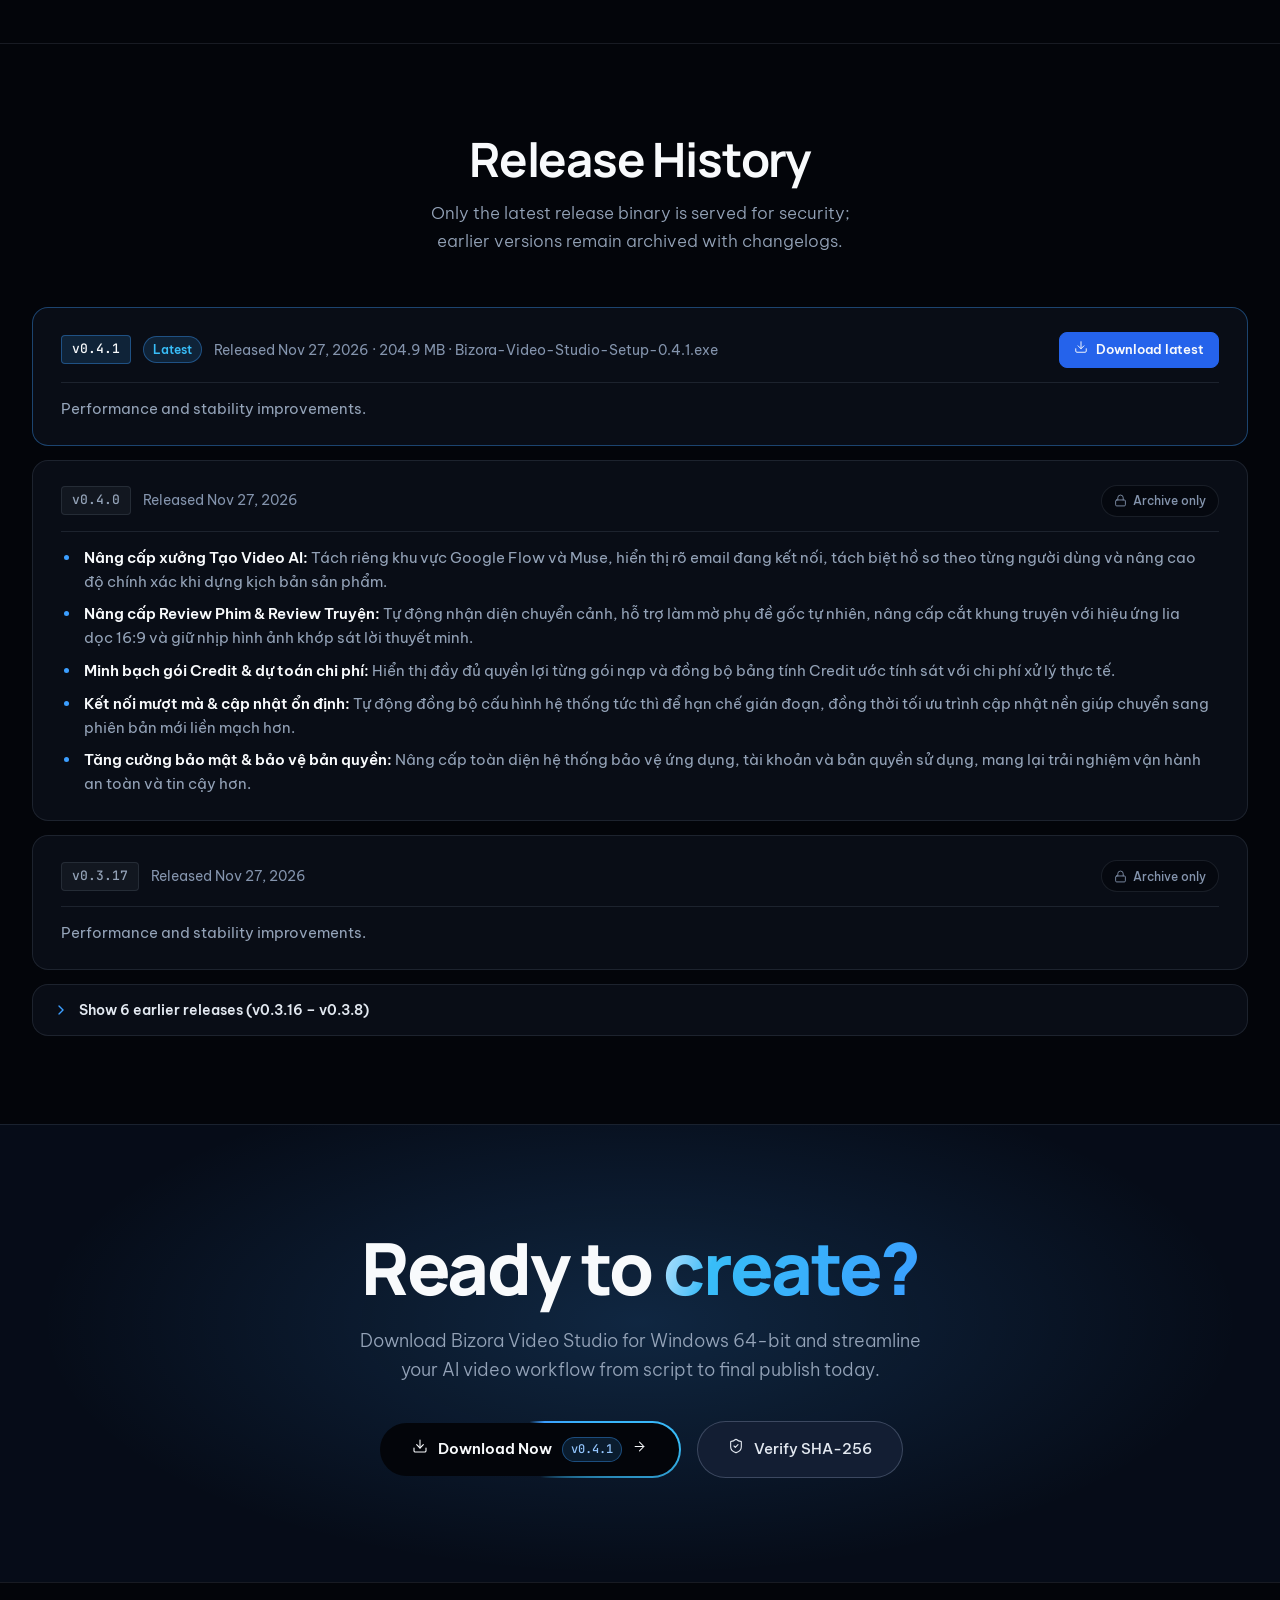
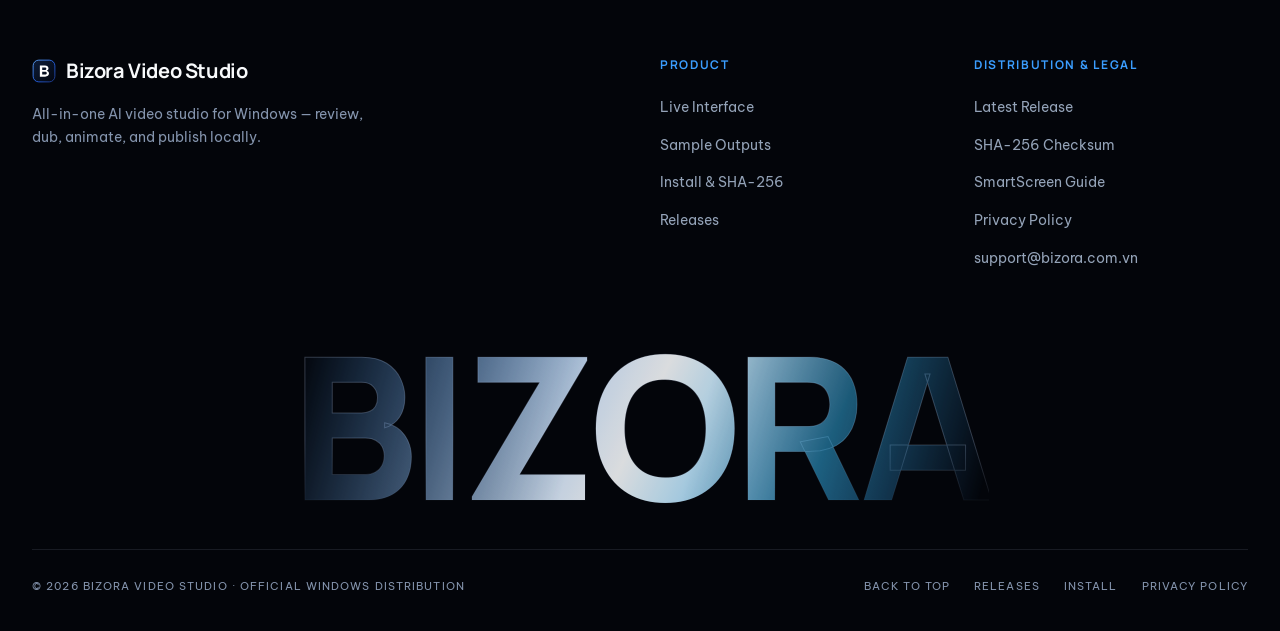
==== commit 0472639c: "chore(site): bump app.js cache query to verify auto-sync speed" ====
--- a/index.html
+++ b/index.html
@@ -476,6 +476,6 @@
     </div>
   </footer>
 
-  <script src="./app.js?v=20261127b" defer></script>
+  <script src="./app.js?v=20261127c" defer></script>
 </body>
 </html>
